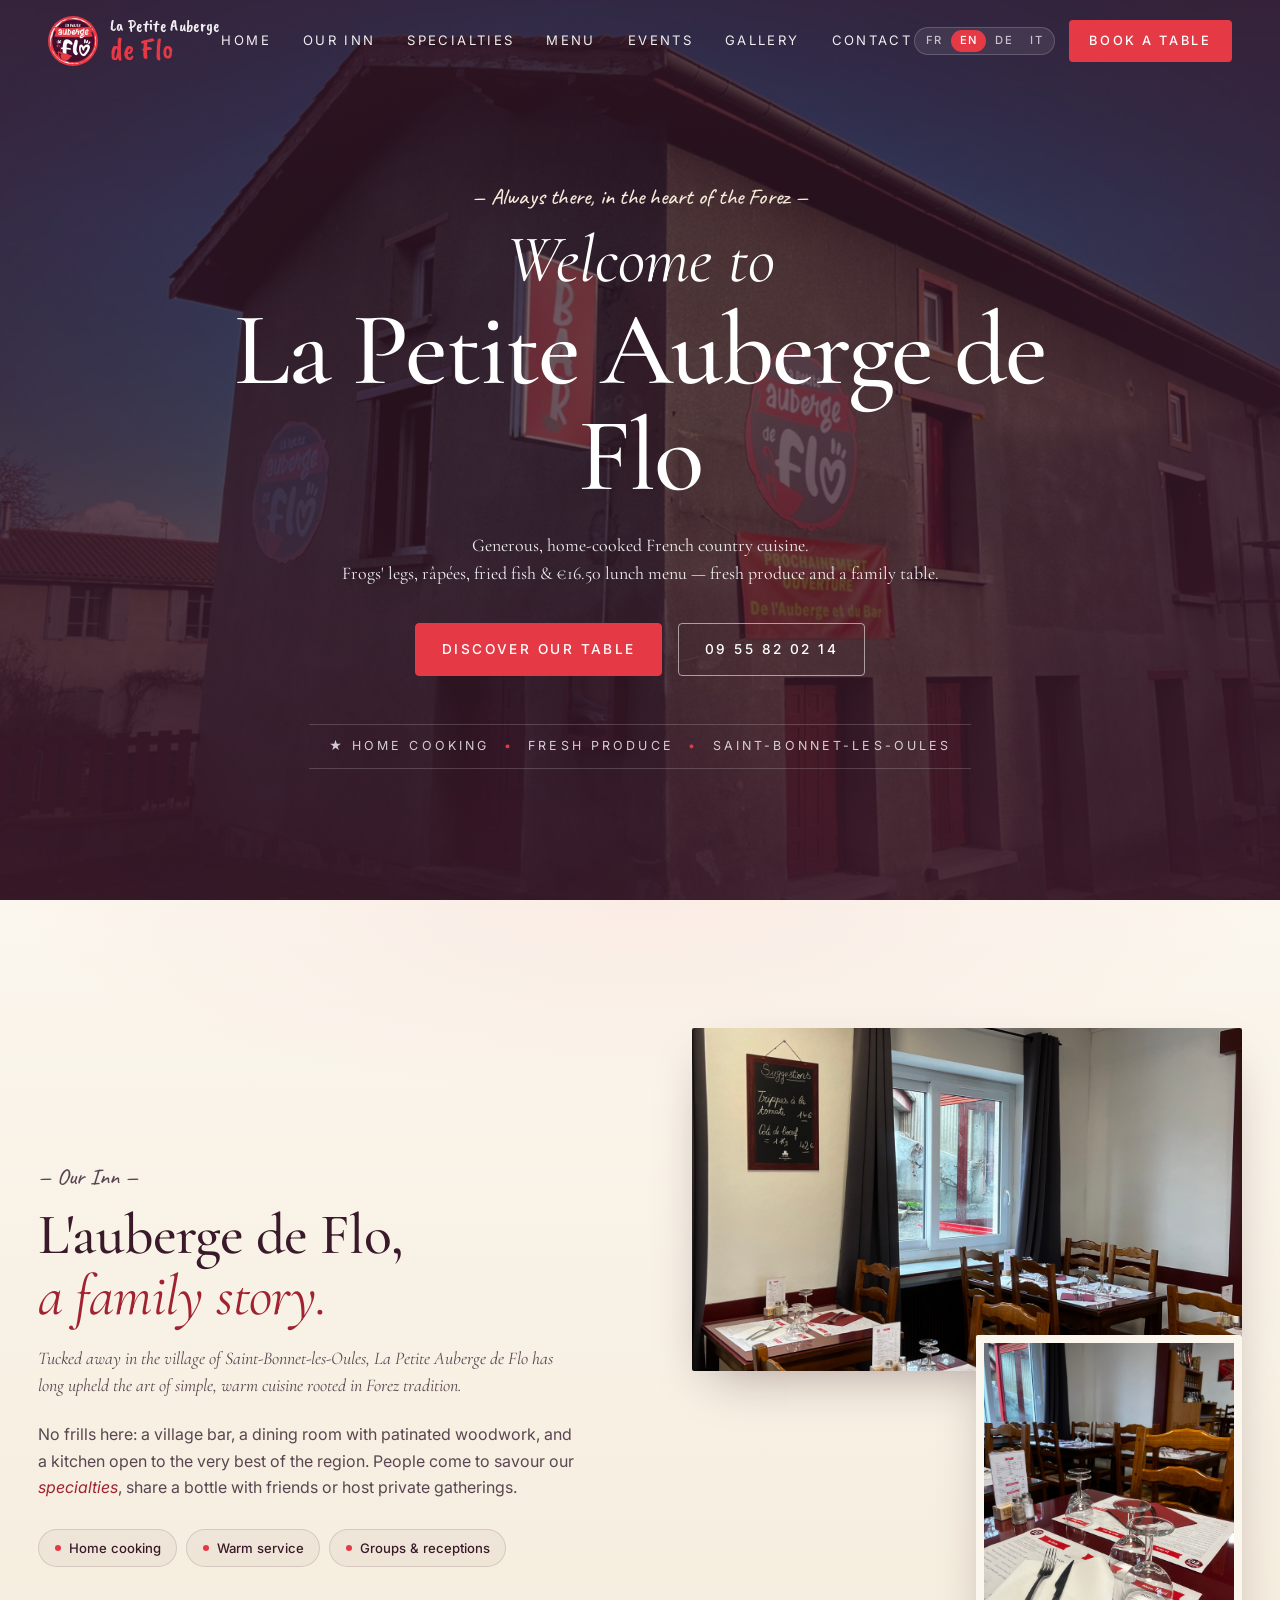
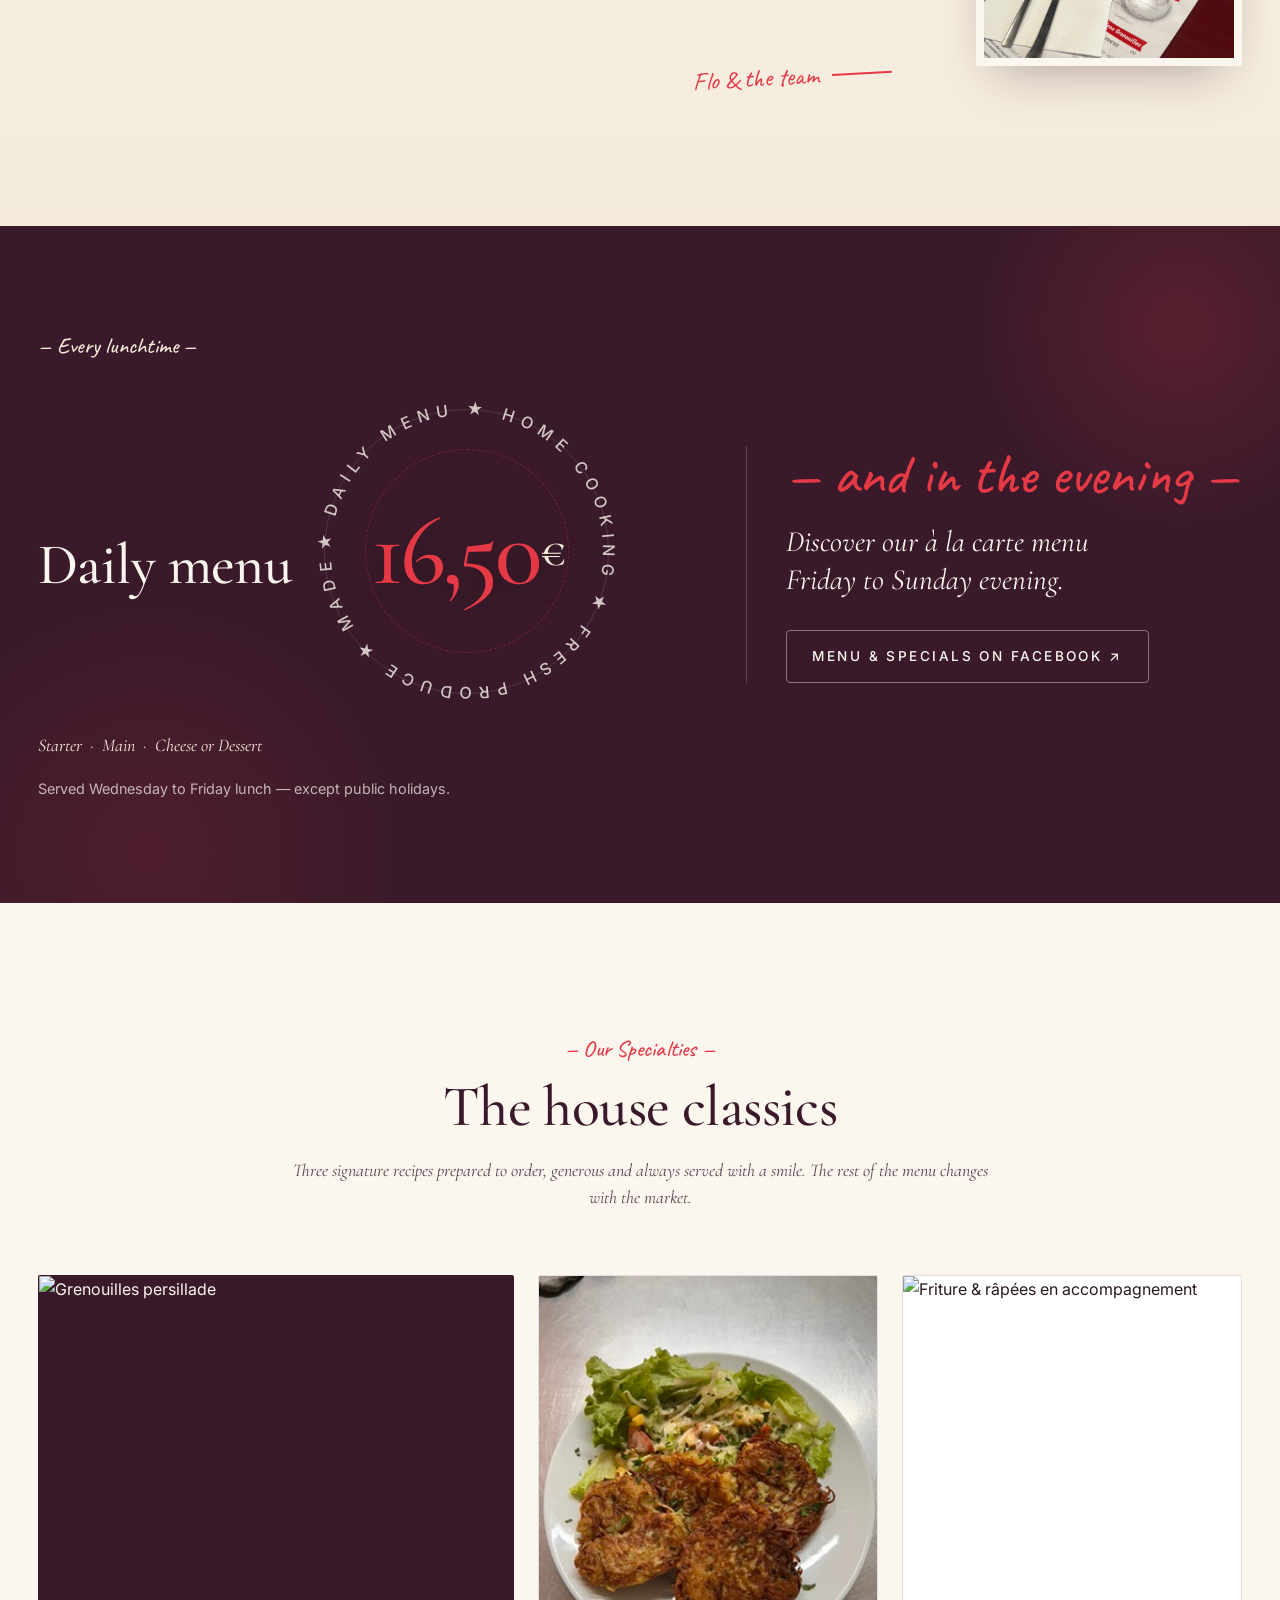
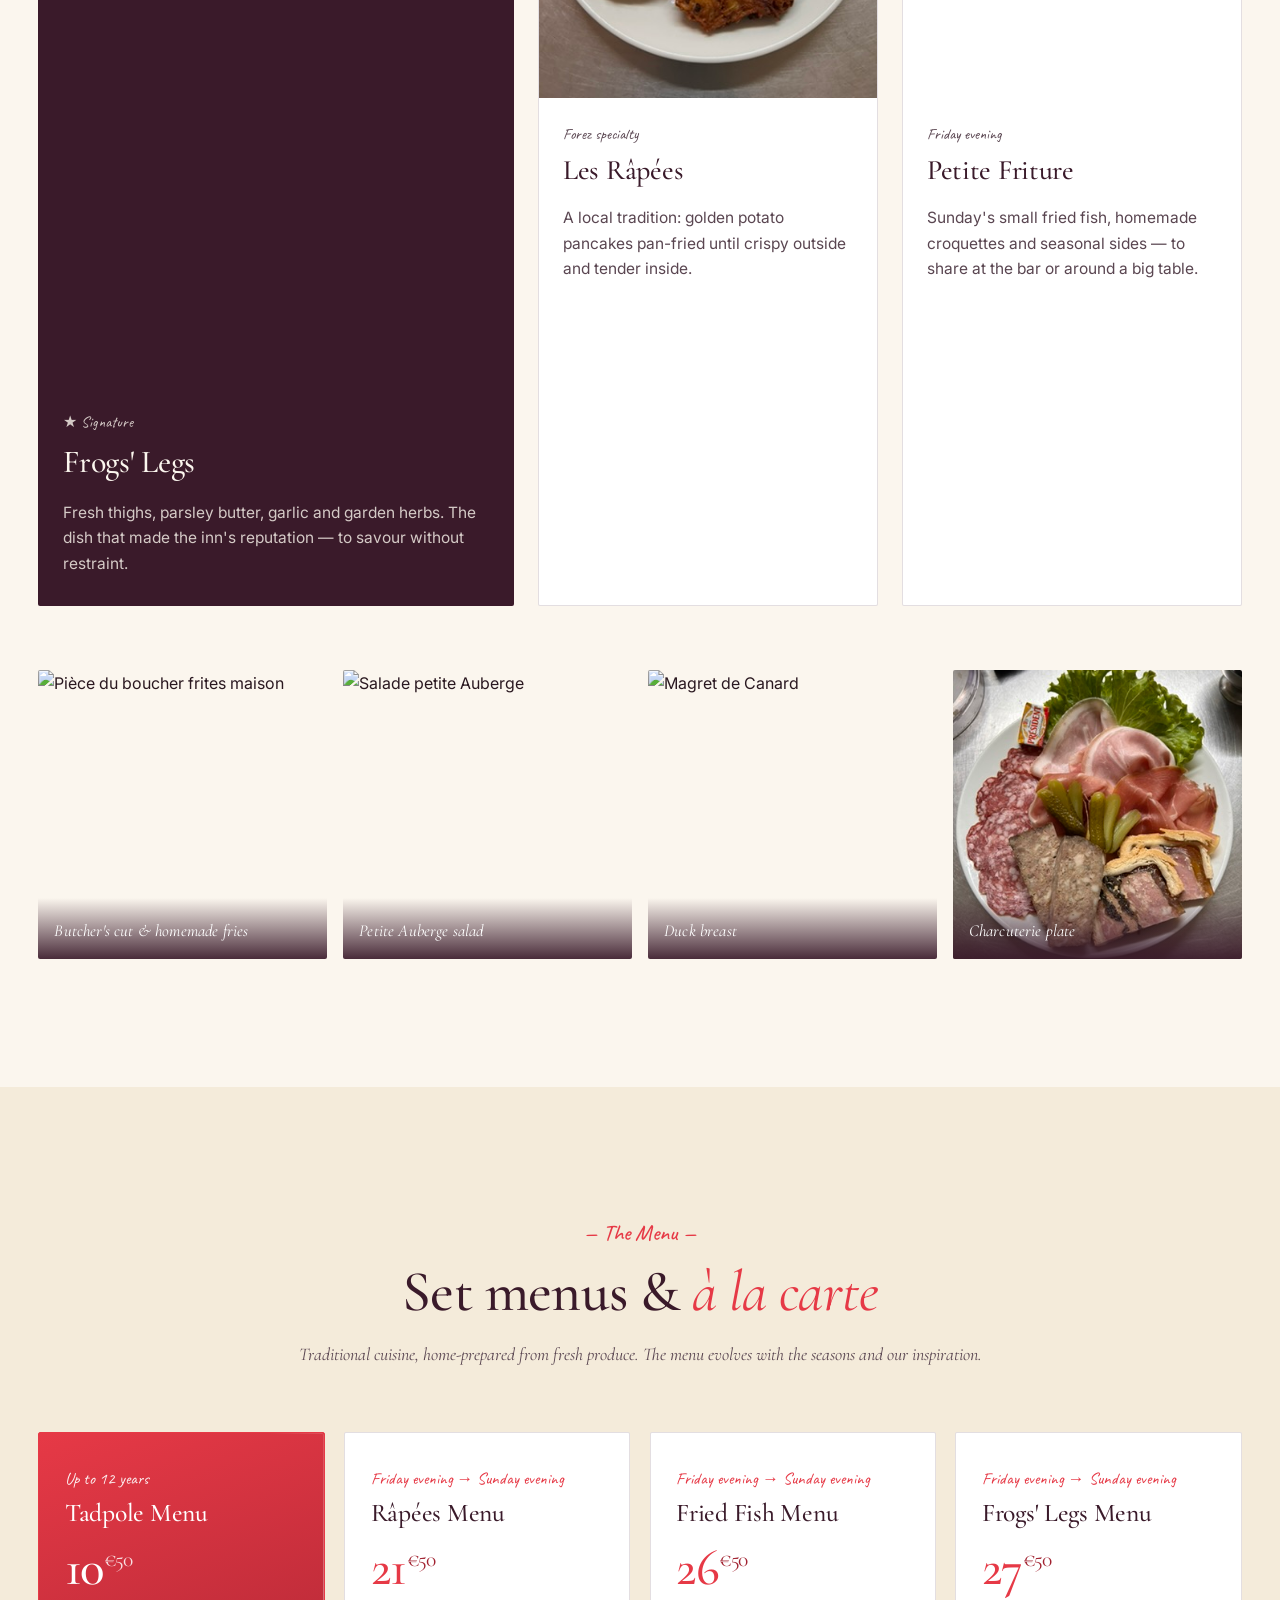
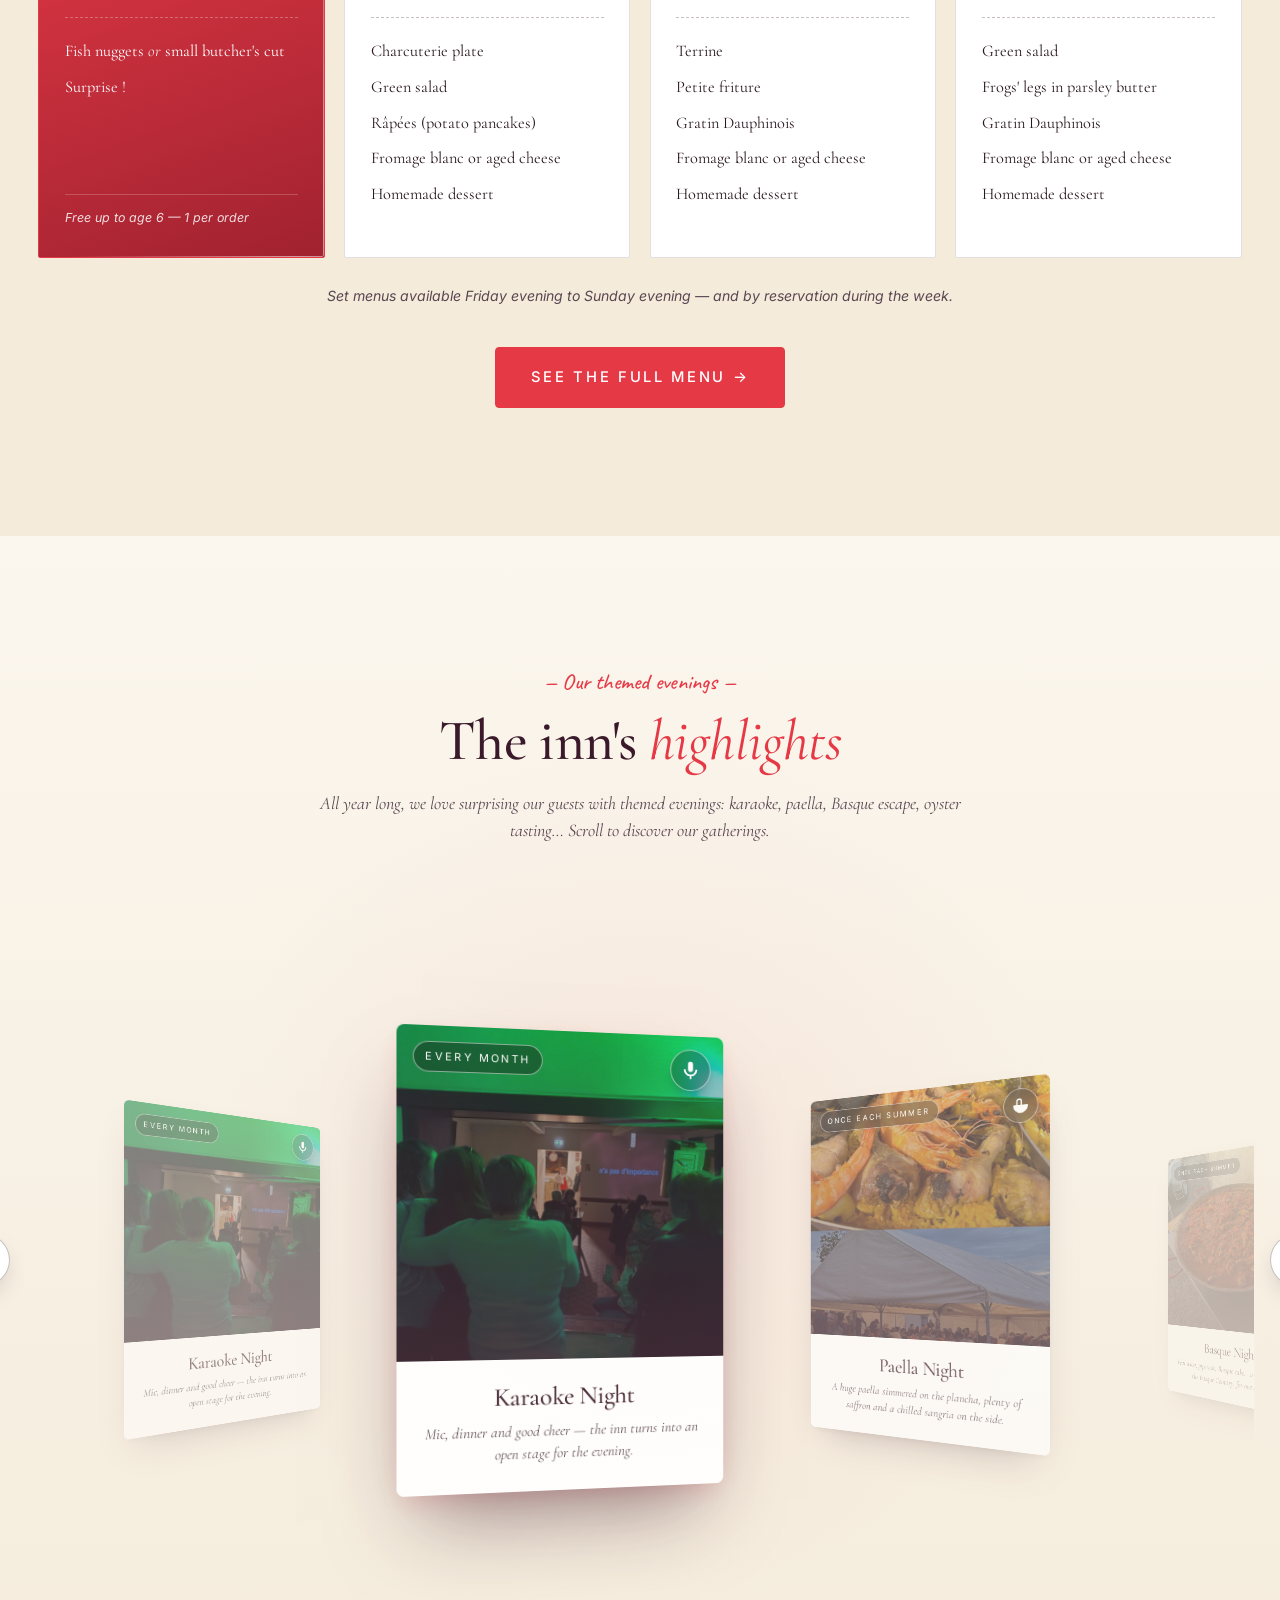
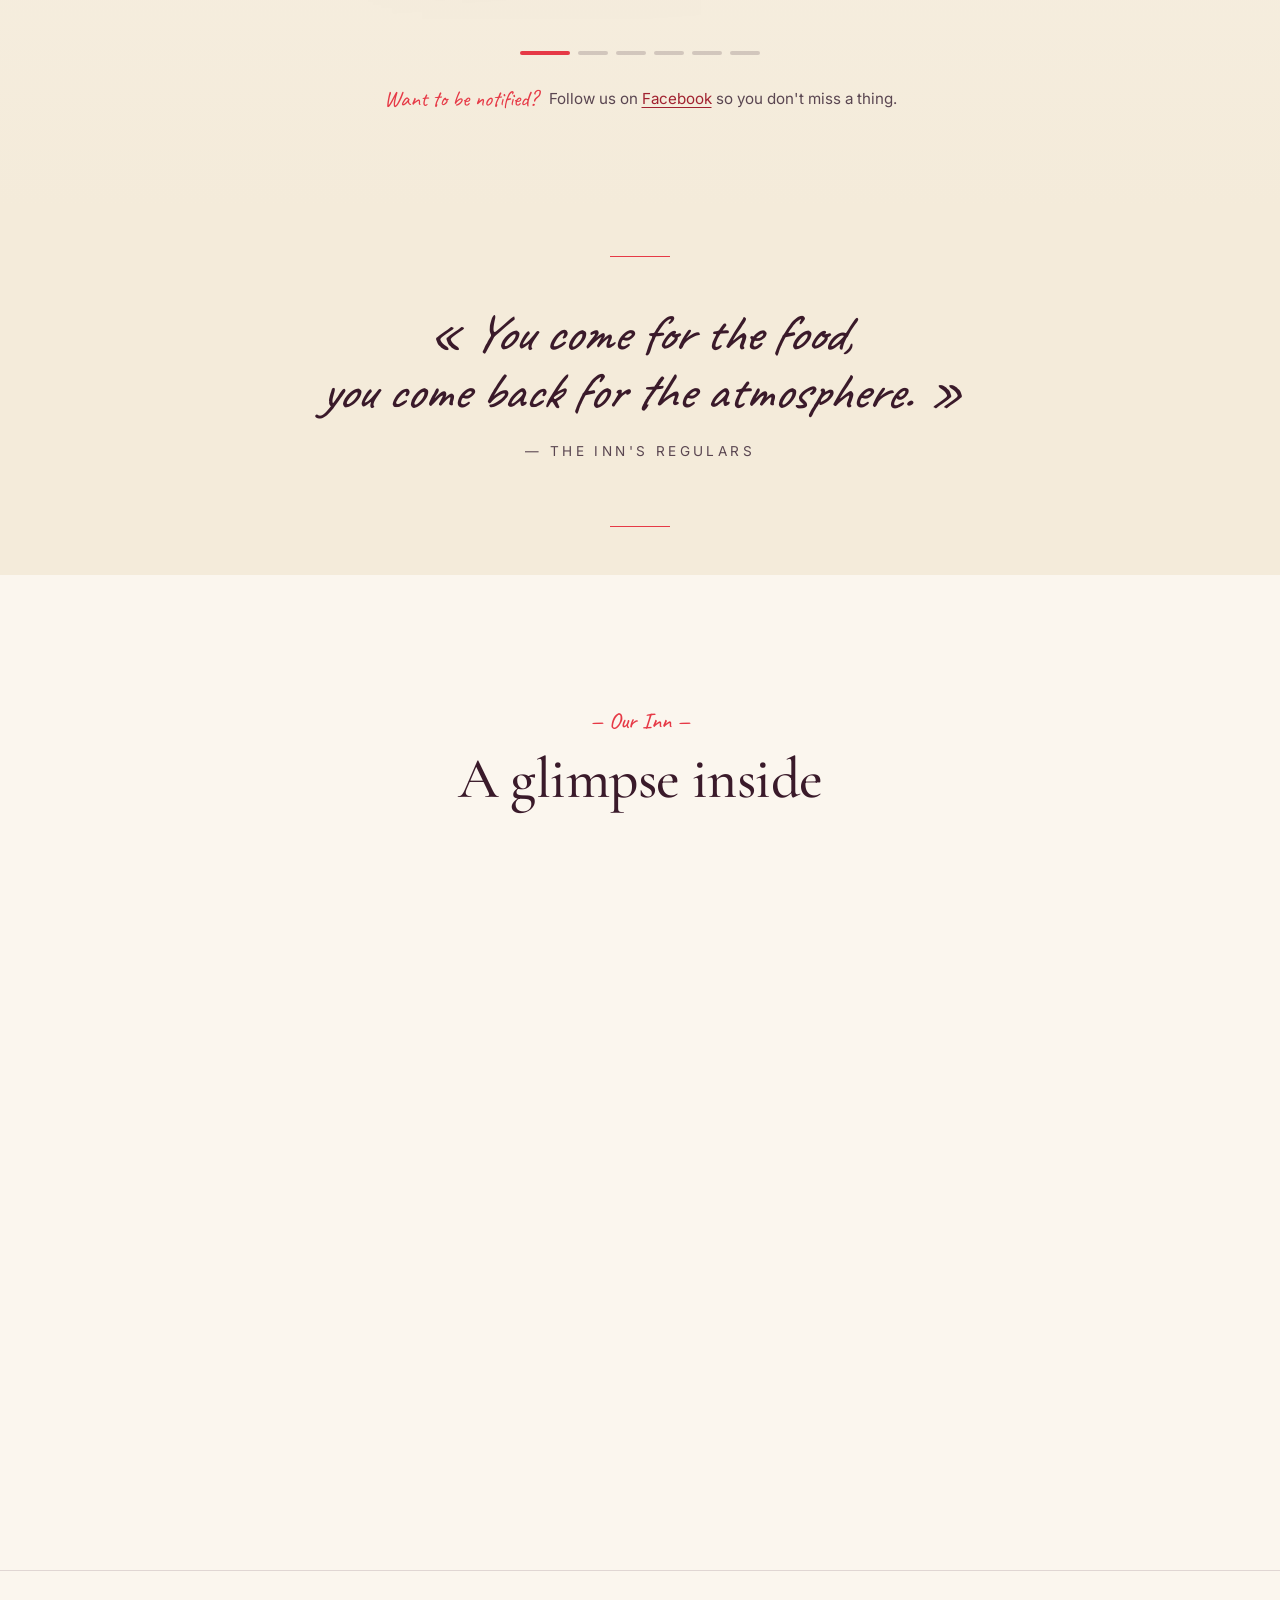
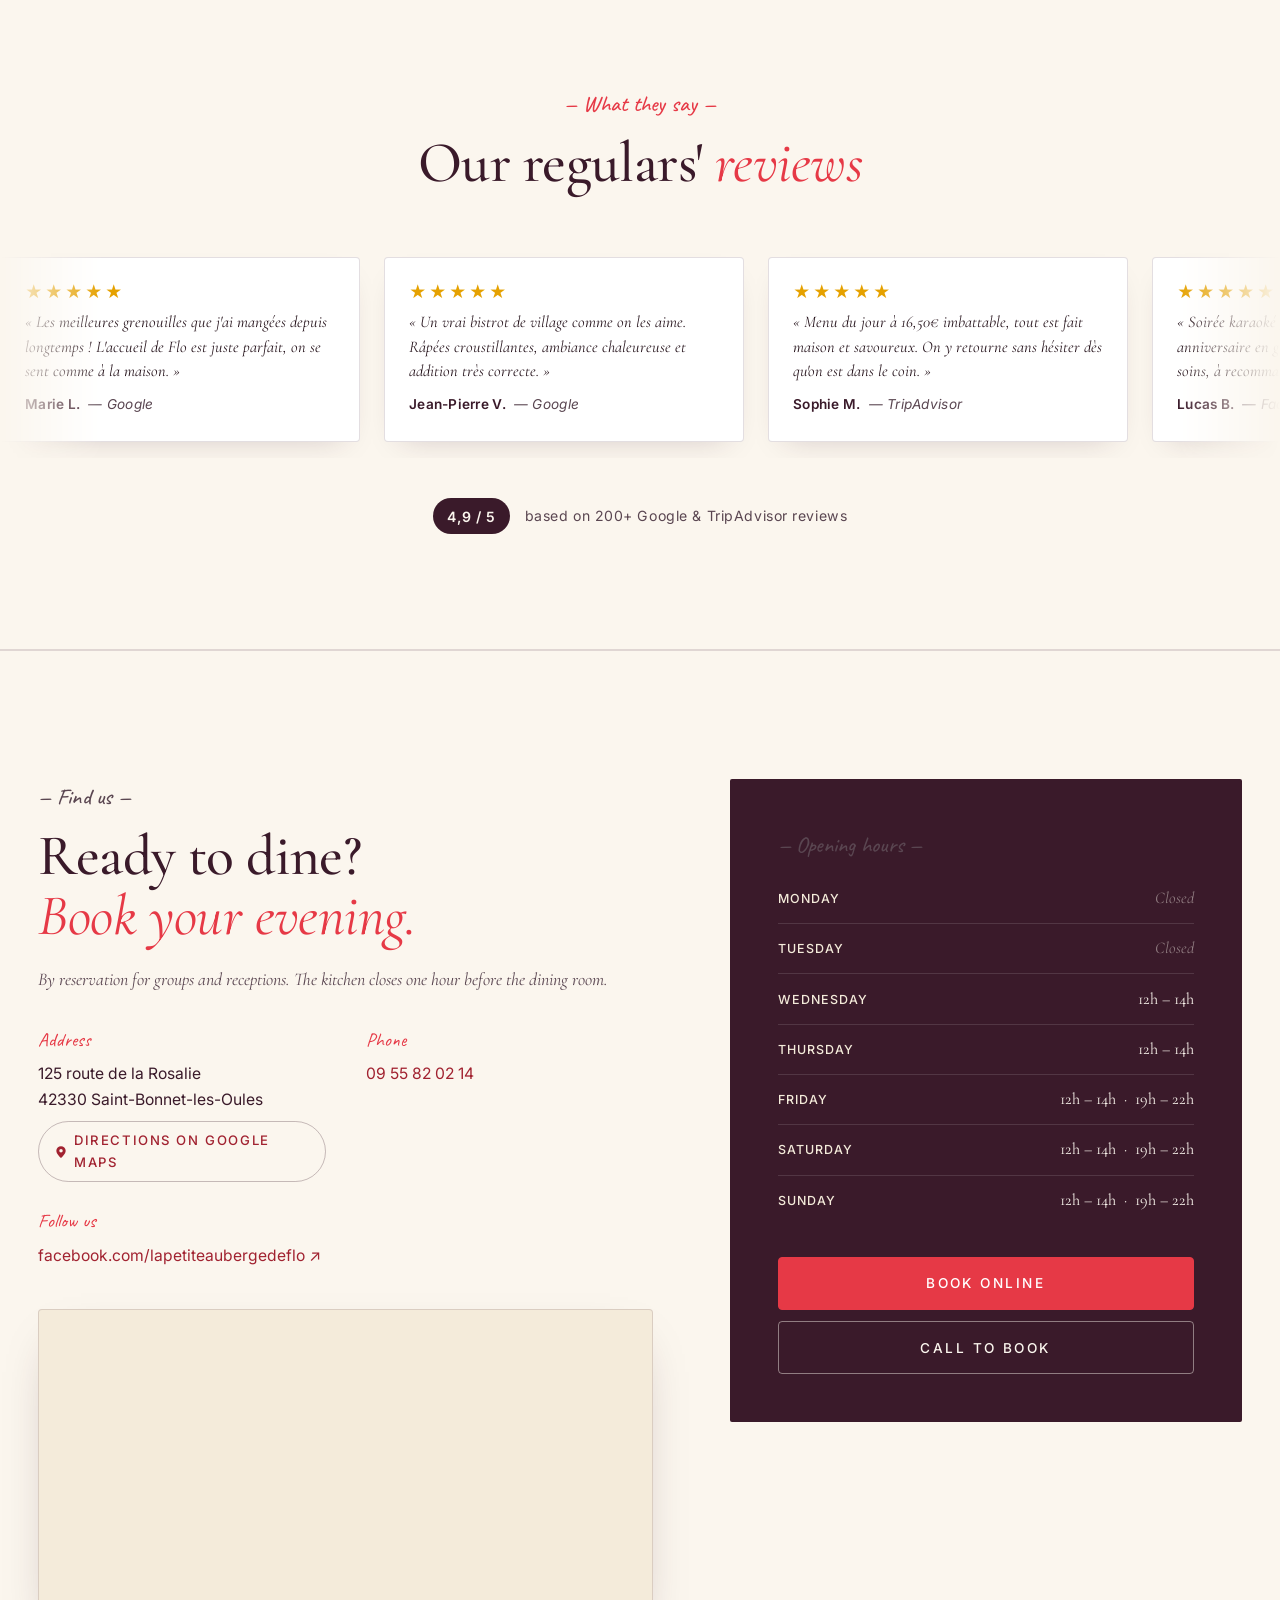
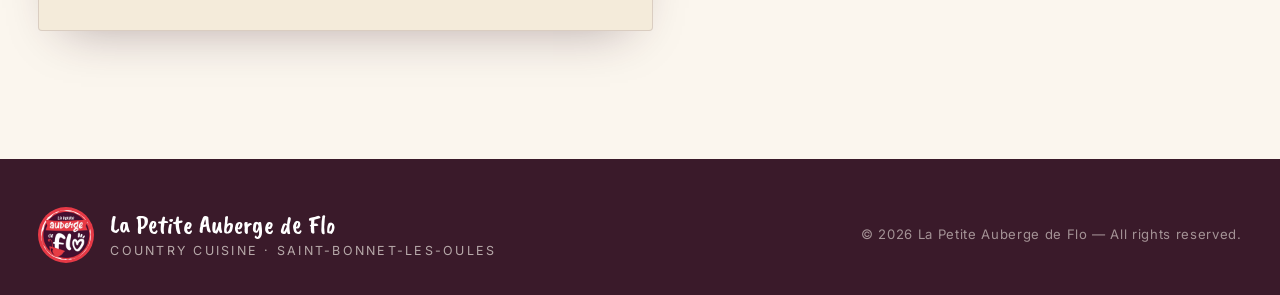
==== index.html @ 4f602b5f "Refonte cartes événements + Soirée Cochon - 6e événement "Soirée Cochon" ajouté (carte + i18n FR/EN/" ====
<!doctype html>
<html lang="fr">
<head>
<meta charset="utf-8" />
<meta name="viewport" content="width=device-width, initial-scale=1" />
<title>La Petite Auberge de Flo — Cuisine de terroir à Saint-Bonnet-les-Oules</title>
<meta name="description" content="La Petite Auberge de Flo — restaurant de cuisine traditionnelle française au cœur du Forez. Grenouilles, râpées, friture et menu du jour à 16,50€." />

<link rel="preconnect" href="https://fonts.googleapis.com" />
<link rel="preconnect" href="https://fonts.gstatic.com" crossorigin />
<link href="https://fonts.googleapis.com/css2?family=Caveat+Brush&family=Caveat:wght@500;700&family=Cormorant+Garamond:ital,wght@0,400;0,500;0,600;0,700;1,400;1,500&family=Inter:wght@300;400;500;600&display=swap" rel="stylesheet" />

<link rel="stylesheet" href="styles.css" />
<script src="i18n.js" defer></script>
</head>
<body>

<header class="nav" id="top">
  <a class="nav__brand" href="#top">
    <img src="assets/logo.jpg" alt="Logo La Petite Auberge de Flo" />
    <span class="nav__brand-text">
      <span class="nav__brand-line1">La Petite Auberge</span>
      <span class="nav__brand-line2">de Flo</span>
    </span>
  </a>
  <nav class="nav__links" aria-label="Navigation principale">
    <a href="#accueil" data-i18n="nav.home">Accueil</a>
    <a href="#maison" data-i18n="nav.maison">La Maison</a>
    <a href="#specialites" data-i18n="nav.specialites">Spécialités</a>
    <a href="carte.html" data-i18n="nav.carte">La Carte</a>
    <a href="#evenements" data-i18n="nav.soirees">Soirées</a>
    <a href="#galerie" data-i18n="nav.galerie">Galerie</a>
    <a href="#contact" data-i18n="nav.contact">Contact</a>
  </nav>
  <div class="lang-switch" role="group" aria-label="Choisir la langue">
    <button type="button" data-lang="fr" class="is-active">FR</button>
    <button type="button" data-lang="en">EN</button>
    <button type="button" data-lang="de">DE</button>
    <button type="button" data-lang="it">IT</button>
  </div>
  <a class="nav__cta" href="reservation.html" data-i18n="nav.reserve">Réserver</a>
</header>

<!-- HERO -->
<section class="hero" id="accueil">
  <div class="hero__media">
    <img src="assets/hero.jpg" alt="Façade de La Petite Auberge de Flo, Saint-Bonnet-les-Oules" />
    <div class="hero__overlay"></div>
  </div>

  <div class="hero__content">
    <p class="eyebrow eyebrow--light" data-i18n="hero.eyebrow">— Depuis toujours, en plein cœur du Forez —</p>
    <h1 class="hero__title">
      <span class="hero__title-line1" data-i18n="hero.title1">Bienvenue à la</span>
      <span class="hero__title-line2" data-i18n="hero.title2">Petite Auberge de Flo</span>
    </h1>
    <p class="hero__lead" data-i18n="hero.lead">
      Une cuisine de terroir, généreuse et faite maison.<br />
      Grenouilles, râpées, friture &amp; menu du jour à 16,50&nbsp;€ — autour de produits frais et d'une table familiale.
    </p>

    <div class="hero__cta-row">
      <a href="#specialites" class="btn btn--solid" data-i18n="hero.cta">Découvrir la table</a>
      <a href="tel:0955820214" class="btn btn--ghost">09 55 82 02 14</a>
    </div>

    <div class="hero__strip">
      <span data-i18n="hero.strip1">★ Cuisine maison</span>
      <span class="dot">•</span>
      <span data-i18n="hero.strip2">Produits frais</span>
      <span class="dot">•</span>
      <span data-i18n="hero.strip3">Saint-Bonnet-les-Oules</span>
    </div>
  </div>
</section>

<!-- LA MAISON -->
<section class="maison" id="maison">
  <div class="maison__grid">
    <div class="maison__copy">
      <p class="eyebrow" data-i18n="maison.eyebrow">— Notre Maison —</p>
      <h2 class="h-section" data-i18n="maison.title">L'auberge de Flo,<br /><em>une histoire de famille.</em></h2>
      <p class="lede" data-i18n="maison.lede">
        Nichée au creux du village de Saint-Bonnet-les-Oules, La Petite Auberge de Flo
        cultive depuis ses débuts l'art d'une table simple, chaleureuse et profondément
        ancrée dans la tradition foréziene.
      </p>
      <p data-i18n="maison.body">
        Ici, pas d'artifice : un bar de village, une salle aux boiseries patinées, et une
        cuisine ouverte sur ce qui se fait de meilleur dans la région. On y vient pour
        savourer les <em>spécialités</em> de la maison, partager une bouteille entre amis
        ou organiser réceptions et repas de groupe.
      </p>
      <div class="badges">
        <div class="badge"><span class="badge__dot"></span><span data-i18n="maison.badge1">Cuisine maison</span></div>
        <div class="badge"><span class="badge__dot"></span><span data-i18n="maison.badge2">Service chaleureux</span></div>
        <div class="badge"><span class="badge__dot"></span><span data-i18n="maison.badge3">Groupes &amp; réceptions</span></div>
      </div>
    </div>

    <div class="maison__media">
      <div class="maison__frame maison__frame--big">
        <img src="assets/salle1.jpg" alt="Salle de l'auberge, tables dressées" />
      </div>
      <div class="maison__frame maison__frame--small">
        <img src="assets/salle2.jpg" alt="Table dressée avec menu du jour" />
      </div>
      <div class="maison__signature">
        <span class="caveat" data-i18n="maison.signature">Flo &amp; son équipe</span>
        <span class="signature__line"></span>
      </div>
    </div>
  </div>
</section>

<!-- MENU DU JOUR -->
<section class="menu-du-jour">
  <div class="menu-du-jour__inner">
    <div class="menu-du-jour__left">
      <p class="eyebrow eyebrow--light" data-i18n="menudujour.eyebrow">— Tous les midis —</p>
      <h2 class="h-section h-section--light circular-reveal" data-i18n="menudujour.title">Menu du jour</h2>

      <div class="price-seal" aria-hidden="false">
        <svg class="price-seal__rotor" viewBox="0 0 220 220" aria-hidden="true">
          <defs>
            <path id="price-seal-path" d="M 110 110 m -88 0 a 88 88 0 1 1 176 0 a 88 88 0 1 1 -176 0" />
          </defs>
          <text class="price-seal__text">
            <textPath href="#price-seal-path" startOffset="0" data-i18n="menudujour.seal">★ MENU DU JOUR ★ CUISINE MAISON ★ PRODUITS FRAIS ★ FAIT AVEC AMOUR </textPath>
          </text>
        </svg>
        <span class="price-seal__ring price-seal__ring--inner" aria-hidden="true"></span>
        <span class="price-seal__ring price-seal__ring--outer" aria-hidden="true"></span>
        <p class="menu-du-jour__price"><span>16,50</span><sup>€</sup></p>
      </div>

      <p class="menu-du-jour__sub" data-i18n="menudujour.sub">Entrée &nbsp;·&nbsp; Plat &nbsp;·&nbsp; Fromage ou Dessert</p>
      <p class="menu-du-jour__note" data-i18n="menudujour.note">Servi du mercredi au vendredi midi — hors jours fériés.</p>
    </div>
    <div class="menu-du-jour__right">
      <p class="caveat caveat--big" data-i18n="menudujour.right.title">— et le soir —</p>
      <p data-i18n="menudujour.right.text">Notre carte est à découvrir<br />du vendredi soir au dimanche soir.</p>
      <a class="btn btn--ghost btn--ghost-light" href="https://www.facebook.com/profile.php?id=61554656295643" target="_blank" rel="noopener" data-i18n="menudujour.right.cta">
        Carte &amp; menus sur Facebook ↗
      </a>
    </div>
  </div>
</section>

<!-- SPÉCIALITÉS -->
<section class="specialites" id="specialites">
  <div class="specialites__head">
    <p class="eyebrow" data-i18n="spe.eyebrow">— Nos Spécialités —</p>
    <h2 class="h-section" data-i18n="spe.title">Les classiques de la maison</h2>
    <p class="lede" data-i18n="spe.lede">
      Trois recettes signature préparées à la commande, généreuses et toujours servies
      avec le sourire. Le reste de la carte change au gré du marché.
    </p>
  </div>

  <div class="specialites__grid">
    <article class="dish dish--feature">
      <div class="dish__img">
        <img src="assets/grenouilles_plat.jpg" alt="Grenouilles persillade" />
      </div>
      <div class="dish__body">
        <p class="dish__tag" data-i18n="spe.grenouilles.tag">★ Signature</p>
        <h3 data-i18n="spe.grenouilles.name">Les Grenouilles</h3>
        <p data-i18n="spe.grenouilles.desc">Cuisses fraîches, beurre persillé, ail et fines herbes du jardin. Le plat
        qui a fait la réputation de la maison — à savourer sans modération.</p>
      </div>
    </article>

    <article class="dish">
      <div class="dish__img">
        <img src="assets/menu_rapees.jpeg" alt="Râpées du Forez à la poêle" />
      </div>
      <div class="dish__body">
        <p class="dish__tag" data-i18n="spe.rapees.tag">Spécialité du Forez</p>
        <h3 data-i18n="spe.rapees.name">Les Râpées</h3>
        <p data-i18n="spe.rapees.desc">Une tradition locale : galettes de pommes de terre râpées, dorées à la poêle,
        croustillantes à l'extérieur et fondantes au cœur.</p>
      </div>
    </article>

    <article class="dish">
      <div class="dish__img">
        <img src="assets/menu_rapees.jpg" alt="Friture &amp; râpées en accompagnement" />
      </div>
      <div class="dish__body">
        <p class="dish__tag" data-i18n="spe.friture.tag">Vendredi soir</p>
        <h3 data-i18n="spe.friture.name">La Friture</h3>
        <p data-i18n="spe.friture.desc">Petite friture du dimanche, croquettes maison et accompagnements de saison —
        à partager au comptoir ou en grande tablée.</p>
      </div>
    </article>
  </div>

  <!-- Plats secondaires -->
  <div class="dish-strip">
    <figure class="dish-strip__item">
      <img src="assets/steak_frites.jpg" alt="Pièce du boucher frites maison" />
      <figcaption data-i18n="spe.strip1">Pièce du boucher &amp; frites maison</figcaption>
    </figure>
    <figure class="dish-strip__item">
      <img src="assets/salade.jpg" alt="Salade petite Auberge" />
      <figcaption data-i18n="spe.strip2">Salade petite Auberge</figcaption>
    </figure>
    <figure class="dish-strip__item">
      <img src="assets/magret.jpg" alt="Magret de Canard" />
      <figcaption data-i18n="spe.strip3">Magret de canard</figcaption>
    </figure>
    <figure class="dish-strip__item">
      <img src="assets/assiette_charcuterie.jpeg" alt="Assiette de charcuterie" />
      <figcaption data-i18n="spe.strip4">Assiette de Charcuterie</figcaption>
    </figure>
  </div>
</section>

<!-- LA CARTE — formules + CTA vers la page dédiée -->
<section class="carte" id="carte">
  <div class="carte__head">
    <p class="eyebrow" data-i18n="carte.eyebrow">— La Carte —</p>
    <h2 class="h-section" data-i18n="carte.title">Nos menus &amp; <em>nos plats</em></h2>
    <p class="lede" data-i18n="carte.lede">
      Une cuisine de tradition, préparée maison à partir de produits frais. La carte
      évolue au fil des saisons et de l'inspiration.
    </p>
  </div>

  <!-- Menus formules -->
  <div class="formules">
    <article class="formule formule--feature">
      <p class="formule__tag" data-i18n="carte.tetard.tag">Jusqu'à 12 ans</p>
      <h3 data-i18n="carte.tetard.name">Menu Têtard</h3>
      <p class="formule__price">10<sup>€50</sup></p>
      <ul>
        <li data-i18n="carte.tetard.item1">Nuggets de poisson <em>ou</em> petite pièce du boucher</li>
        <li data-i18n="carte.tetard.item2">Surprise&nbsp;!</li>
      </ul>
      <p class="formule__note" data-i18n="carte.tetard.note">Offert jusqu'à 6 ans — 1 par commande</p>
    </article>

    <article class="formule">
      <p class="formule__tag" data-i18n="carte.formules.tag">Vendredi soir → dimanche soir</p>
      <h3 data-i18n="carte.rapees.name">Menu Râpées</h3>
      <p class="formule__price">21<sup>€50</sup></p>
      <ul>
        <li data-i18n="carte.rapees.item1">Assiette de charcuterie</li>
        <li data-i18n="carte.rapees.item2">Salade verte</li>
        <li data-i18n="carte.rapees.item3">Râpées</li>
        <li data-i18n="carte.rapees.item4">Fromage blanc ou sec</li>
        <li data-i18n="carte.rapees.item5">Dessert maison</li>
      </ul>
    </article>

    <article class="formule">
      <p class="formule__tag" data-i18n="carte.formules.tag">Vendredi soir → dimanche soir</p>
      <h3 data-i18n="carte.friture.name">Menu Petite Friture</h3>
      <p class="formule__price">26<sup>€50</sup></p>
      <ul>
        <li data-i18n="carte.friture.item1">Terrine</li>
        <li data-i18n="carte.friture.item2">Petite friture</li>
        <li data-i18n="carte.friture.item3">Gratin Dauphinois</li>
        <li data-i18n="carte.friture.item4">Fromage blanc ou sec</li>
        <li data-i18n="carte.friture.item5">Dessert maison</li>
      </ul>
    </article>

    <article class="formule">
      <p class="formule__tag" data-i18n="carte.formules.tag">Vendredi soir → dimanche soir</p>
      <h3 data-i18n="carte.grenouilles.name">Menu Grenouilles</h3>
      <p class="formule__price">27<sup>€50</sup></p>
      <ul>
        <li data-i18n="carte.grenouilles.item1">Salade verte</li>
        <li data-i18n="carte.grenouilles.item2">Grenouilles persillées</li>
        <li data-i18n="carte.grenouilles.item3">Gratin Dauphinois</li>
        <li data-i18n="carte.grenouilles.item4">Fromage blanc ou sec</li>
        <li data-i18n="carte.grenouilles.item5">Dessert maison</li>
      </ul>
    </article>
  </div>

  <p class="formules__note" data-i18n="carte.note.formules">
    Menus disponibles du vendredi soir au dimanche soir — et sur réservation en semaine.
  </p>

  <div class="carte__cta-row">
    <a href="carte.html" class="btn btn--solid btn--big" data-i18n="carte.cta">Voir la carte complète →</a>
  </div>

</section>

<!-- ÉVÉNEMENTS — Circular Gallery -->
<section class="events" id="evenements">
  <div class="events__head">
    <p class="eyebrow" data-i18n="events.eyebrow">— Nos soirées —</p>
    <h2 class="h-section" data-i18n="events.title">Les moments forts <em>de l'auberge</em></h2>
    <p class="lede" data-i18n="events.lede">
      Tout au long de l'année, on aime surprendre nos clients avec des soirées à thème :
      karaoké, paella, escapade basque, dégustation d'huîtres…
      Faites défiler pour découvrir nos rendez-vous.
    </p>
  </div>

  <div class="events__stage">
    <button class="events__btn events__btn--prev" data-events-prev aria-label="Soirée précédente">
      <svg viewBox="0 0 24 24" width="22" height="22" fill="none" stroke="currentColor" stroke-width="1.8" stroke-linecap="round" stroke-linejoin="round"><polyline points="15 18 9 12 15 6"></polyline></svg>
    </button>

    <div class="events__viewport" data-events>
      <div class="events__track" data-events-track>

        <article class="event-card" data-event="karaoke">
          <div class="event-card__art">
            <span class="event-card__icon" aria-hidden="true">
              <svg viewBox="0 0 24 24" width="48" height="48" fill="currentColor"><path d="M12 14a3 3 0 0 0 3-3V5a3 3 0 0 0-6 0v6a3 3 0 0 0 3 3zm6-3a6 6 0 1 1-12 0H4a8 8 0 0 0 7 7.93V22h2v-3.07A8 8 0 0 0 20 11h-2z"/></svg>
            </span>
            <span class="event-card__tag" data-i18n="events.karaoke.tag">Tous les mois</span>
          </div>
          <div class="event-card__body">
            <h3 data-i18n="events.karaoke.name">Soirée Karaoké</h3>
            <p data-i18n="events.karaoke.desc">Micro, dîner et bonne humeur — l'auberge se transforme en scène ouverte le temps d'une soirée.</p>
          </div>
        </article>

        <article class="event-card" data-event="paella">
          <div class="event-card__art event-card__art--paella">
            <span class="event-card__icon" aria-hidden="true">
              <svg viewBox="0 0 24 24" width="48" height="48" fill="currentColor"><path d="M21 11h-7V6a4 4 0 0 0-8 0v5H3a1 1 0 0 0-1 1 10 10 0 0 0 20 0 1 1 0 0 0-1-1zM8 6a2 2 0 0 1 4 0v5H8z"/></svg>
            </span>
            <span class="event-card__tag" data-i18n="events.paella.tag">Une fois en été</span>
          </div>
          <div class="event-card__body">
            <h3 data-i18n="events.paella.name">Soirée Paella</h3>
            <p data-i18n="events.paella.desc">Une paella géante mijotée à la plancha, du safran à profusion et une sangria fraîche en accompagnement.</p>
          </div>
        </article>

        <article class="event-card" data-event="basque">
          <div class="event-card__art event-card__art--basque">
            <span class="event-card__icon" aria-hidden="true" title="Croix basque (lauburu)">
              <!-- Lauburu : 4-armed Basque cross -->
              <svg viewBox="0 0 64 64" width="32" height="32" fill="currentColor">
                <path d="M32 32 L32 6 Q26 6 26 12 L26 26 L12 26 Q6 26 6 32 Z"/>
                <path d="M32 32 L58 32 Q58 26 52 26 L38 26 L38 12 Q38 6 32 6 Z"/>
                <path d="M32 32 L32 58 Q38 58 38 52 L38 38 L52 38 Q58 38 58 32 Z"/>
                <path d="M32 32 L6 32 Q6 38 12 38 L26 38 L26 52 Q26 58 32 58 Z"/>
              </svg>
            </span>
            <span class="event-card__tag" data-i18n="events.basque.tag">Une fois en été</span>
          </div>
          <div class="event-card__body">
            <h3 data-i18n="events.basque.name">Soirée Basque</h3>
            <p data-i18n="events.basque.desc">Axoa de veau, piperade, gâteau basque… une virée gourmande au cœur du Pays Basque, l'espace d'une soirée.</p>
          </div>
        </article>

        <article class="event-card" data-event="huitres">
          <div class="event-card__art event-card__art--huitres">
            <span class="event-card__icon" aria-hidden="true" title="Vague">
              <!-- Wave : two stacked sine curves -->
              <svg viewBox="0 0 24 24" width="32" height="32" fill="none" stroke="currentColor" stroke-width="1.8" stroke-linecap="round" stroke-linejoin="round">
                <path d="M2 9 C4 6, 6 6, 8 9 S12 12, 14 9 S18 6, 20 9 S22 9, 22 9"/>
                <path d="M2 15 C4 12, 6 12, 8 15 S12 18, 14 15 S18 12, 20 15 S22 15, 22 15"/>
              </svg>
            </span>
            <span class="event-card__tag" data-i18n="events.huitres.tag">Pendant les fêtes</span>
          </div>
          <div class="event-card__body">
            <h3 data-i18n="events.huitres.name">Huitre</h3>
            <p data-i18n="events.huitres.desc">Dégustation d'huîtres fraîches arrivées du matin, accompagnées d'un verre de vin blanc sec — l'instant iodé de l'hiver.</p>
          </div>
        </article>

        <article class="event-card" data-event="foie-gras">
          <div class="event-card__art event-card__art--foie-gras">
            <span class="event-card__icon" aria-hidden="true">
              <svg viewBox="0 0 24 24" width="32" height="32" fill="currentColor"><path d="M12 2.5c-2.6 0-4.7 1.4-5.8 3.4C4.8 6 3.7 6.6 3 7.7 2 9.4 2.1 11.6 3.2 13.2c.4.6 1 1 1.6 1.3-.2 1.7.4 3.5 1.8 4.7C7.9 20.5 9.9 21.5 12 21.5s4.1-1 5.4-2.3c1.4-1.2 2-3 1.8-4.7.6-.3 1.2-.7 1.6-1.3 1.1-1.6 1.2-3.8.2-5.5-.7-1.1-1.8-1.7-3.2-1.8C16.7 3.9 14.6 2.5 12 2.5zm-2.5 8.5a1.5 1.5 0 1 1 0 3 1.5 1.5 0 0 1 0-3zm5 0a1.5 1.5 0 1 1 0 3 1.5 1.5 0 0 1 0-3z"/></svg>
            </span>
            <span class="event-card__tag" data-i18n="events.foiegras.tag">Pendant les fêtes</span>
          </div>
          <div class="event-card__body">
            <h3 data-i18n="events.foiegras.name">Foie gras</h3>
            <p data-i18n="events.foiegras.desc">Foie gras mi-cuit, chutney de figues et pain d'épices toasté — la soirée gourmande de l'année, à partager au coin du feu.</p>
          </div>
        </article>

        <article class="event-card" data-event="cochon">
          <div class="event-card__art event-card__art--cochon">
            <span class="event-card__icon" aria-hidden="true" title="Flamme">
              <!-- Flame : cochon à la broche -->
              <svg viewBox="0 0 24 24" width="32" height="32" fill="currentColor">
                <path d="M12 2c0 3-3 4.5-3 7.5 0 1.2.6 2 1.4 2.5-.4-1.5.6-2.6 1.6-2.6.8 0 1.5.6 1.5 1.5 0 1.2-1 1.6-1 2.6 0 .9.7 1.5 1.5 1.5 1.1 0 2.5-.8 2.5-3 0-2.5-2-4-2-7 0-1.5.8-2.5 1-3-1 .4-2 1-3 2-1 1-1.5 2-1.5 3.5C10 6 12 4.5 12 2z"/>
                <path d="M8 13c-1.5 0-3 1.2-3 3.5C5 19 7 21 12 21s7-2 7-4.5c0-2-1-3-2-3.5-.4 1.2-1.5 2-3 2-2 0-3-1.5-3-3 0-.4.1-.7.2-1-1.5.2-2.7 1-3.2 2z"/>
              </svg>
            </span>
            <span class="event-card__tag" data-i18n="events.cochon.tag">Une fois en été</span>
          </div>
          <div class="event-card__body">
            <h3 data-i18n="events.cochon.name">Soirée Cochon</h3>
            <p data-i18n="events.cochon.desc">Cochon rôti à la broche, pommes sarladaises et confitures maison — un festin convivial à partager en grande tablée.</p>
          </div>
        </article>

      </div>
    </div>

    <button class="events__btn events__btn--next" data-events-next aria-label="Soirée suivante">
      <svg viewBox="0 0 24 24" width="22" height="22" fill="none" stroke="currentColor" stroke-width="1.8" stroke-linecap="round" stroke-linejoin="round"><polyline points="9 18 15 12 9 6"></polyline></svg>
    </button>
  </div>

  <div class="events__dots" data-events-dots>
    <button class="events__dot is-active" data-event-go="0" aria-label="Aller à Karaoké"></button>
    <button class="events__dot" data-event-go="1" aria-label="Aller à Paella"></button>
    <button class="events__dot" data-event-go="2" aria-label="Aller à Basque"></button>
    <button class="events__dot" data-event-go="3" aria-label="Aller à Huitre"></button>
    <button class="events__dot" data-event-go="4" aria-label="Aller à Foie gras"></button>
    <button class="events__dot" data-event-go="5" aria-label="Aller à Soirée Cochon"></button>
  </div>

  <p class="events__note">
    <span class="caveat" data-i18n="events.note.script">Envie d'être prévenu(e) ?</span>
    <span data-i18n="events.note.text">Suivez-nous sur</span>
    <a href="https://www.facebook.com/profile.php?id=61554656295643" target="_blank" rel="noopener">Facebook</a>
    <span data-i18n="events.note.linkSuffix">pour ne rien manquer.</span>
  </p>
</section>

<!-- BANDEAU CITATION -->
<section class="pull">
  <p class="caveat caveat--big" data-i18n="pull.text">« On vient pour la cuisine,<br /> on revient pour l'ambiance. »</p>
  <p class="pull__sign" data-i18n="pull.sign">— Les habitués de l'auberge</p>
</section>

<!-- GALERIE -->
<section class="galerie" id="galerie">
  <div class="galerie__head">
    <p class="eyebrow" data-i18n="galerie.eyebrow">— Notre Auberge —</p>
    <h2 class="h-section" data-i18n="galerie.title">Un coup d'œil dans la salle</h2>
  </div>
  <div class="galerie__mosaic">
    <img src="assets/salle3.jpg" alt="Suggestion du jour à l'ardoise" class="g g1" />
    <img src="assets/menu_rapees2.jpg" alt="Râpées et croquettes en service" class="g g2" />
    <img src="assets/grenouilles_pan.jpg" alt="Grenouilles persillade à la poêle" class="g g3" />
    <img src="assets/facade.jpg" alt="Façade de l'auberge" class="g g4" />
    <img src="assets/salle2.jpg" alt="Table dressée" class="g g5" />
  </div>
</section>

<!-- AVIS -->
<section class="reviews" aria-label="Avis clients">
  <div class="reviews__head">
    <p class="eyebrow" data-i18n="reviews.eyebrow">— Ils en parlent —</p>
    <h2 class="h-section" data-i18n="reviews.title">L'avis de nos <em>habitués</em></h2>
  </div>

  <div class="reviews__marquee">
    <div class="reviews__track">
      <article class="review">
        <p class="review__stars" aria-label="5 sur 5">★★★★★</p>
        <p class="review__text">«&nbsp;Les meilleures grenouilles que j'ai mangées depuis longtemps&nbsp;! L'accueil de Flo est juste parfait, on se sent comme à la maison.&nbsp;»</p>
        <p class="review__author">Marie L. <span>— Google</span></p>
      </article>
      <article class="review">
        <p class="review__stars" aria-label="5 sur 5">★★★★★</p>
        <p class="review__text">«&nbsp;Un vrai bistrot de village comme on les aime. Râpées croustillantes, ambiance chaleureuse et addition très correcte.&nbsp;»</p>
        <p class="review__author">Jean-Pierre V. <span>— Google</span></p>
      </article>
      <article class="review">
        <p class="review__stars" aria-label="5 sur 5">★★★★★</p>
        <p class="review__text">«&nbsp;Menu du jour à 16,50€ imbattable, tout est fait maison et savoureux. On y retourne sans hésiter dès qu'on est dans le coin.&nbsp;»</p>
        <p class="review__author">Sophie M. <span>— TripAdvisor</span></p>
      </article>
      <article class="review">
        <p class="review__stars" aria-label="5 sur 5">★★★★★</p>
        <p class="review__text">«&nbsp;Soirée karaoké géniale&nbsp;! On y a fait notre anniversaire en groupe, l'équipe a été aux petits soins, à recommander.&nbsp;»</p>
        <p class="review__author">Lucas B. <span>— Facebook</span></p>
      </article>
      <article class="review">
        <p class="review__stars" aria-label="5 sur 5">★★★★★</p>
        <p class="review__text">«&nbsp;La friture du dimanche est à se damner. Cuisine généreuse, produits frais, service avec le sourire. Un must à Saint-Bonnet&nbsp;!&nbsp;»</p>
        <p class="review__author">Caroline T. <span>— Google</span></p>
      </article>
      <article class="review">
        <p class="review__stars" aria-label="5 sur 5">★★★★★</p>
        <p class="review__text">«&nbsp;Souris d'agneau fondante, gratin dauphinois maison, crème brûlée parfaite. Une cuisine de tradition d'une qualité rare aujourd'hui.&nbsp;»</p>
        <p class="review__author">Thierry G. <span>— TripAdvisor</span></p>
      </article>
      <article class="review">
        <p class="review__stars" aria-label="5 sur 5">★★★★★</p>
        <p class="review__text">«&nbsp;On a privatisé pour un repas de famille, Flo nous a concocté un menu sur mesure. Tout le monde s'est régalé. Merci&nbsp;!&nbsp;»</p>
        <p class="review__author">Anne &amp; Christophe <span>— Google</span></p>
      </article>
      <article class="review">
        <p class="review__stars" aria-label="5 sur 5">★★★★★</p>
        <p class="review__text">«&nbsp;Ambiance bistrot authentique, patron passionné, cuisine de cœur. Le menu Râpées est un délice — typique du Forez.&nbsp;»</p>
        <p class="review__author">Nicolas D. <span>— Google</span></p>
      </article>

      <!-- Duplicate for seamless loop -->
      <article class="review" aria-hidden="true">
        <p class="review__stars">★★★★★</p>
        <p class="review__text">«&nbsp;Les meilleures grenouilles que j'ai mangées depuis longtemps&nbsp;! L'accueil de Flo est juste parfait, on se sent comme à la maison.&nbsp;»</p>
        <p class="review__author">Marie L. <span>— Google</span></p>
      </article>
      <article class="review" aria-hidden="true">
        <p class="review__stars">★★★★★</p>
        <p class="review__text">«&nbsp;Un vrai bistrot de village comme on les aime. Râpées croustillantes, ambiance chaleureuse et addition très correcte.&nbsp;»</p>
        <p class="review__author">Jean-Pierre V. <span>— Google</span></p>
      </article>
      <article class="review" aria-hidden="true">
        <p class="review__stars">★★★★★</p>
        <p class="review__text">«&nbsp;Menu du jour à 16,50€ imbattable, tout est fait maison et savoureux. On y retourne sans hésiter dès qu'on est dans le coin.&nbsp;»</p>
        <p class="review__author">Sophie M. <span>— TripAdvisor</span></p>
      </article>
      <article class="review" aria-hidden="true">
        <p class="review__stars">★★★★★</p>
        <p class="review__text">«&nbsp;Soirée karaoké géniale&nbsp;! On y a fait notre anniversaire en groupe, l'équipe a été aux petits soins, à recommander.&nbsp;»</p>
        <p class="review__author">Lucas B. <span>— Facebook</span></p>
      </article>
      <article class="review" aria-hidden="true">
        <p class="review__stars">★★★★★</p>
        <p class="review__text">«&nbsp;La friture du dimanche est à se damner. Cuisine généreuse, produits frais, service avec le sourire. Un must à Saint-Bonnet&nbsp;!&nbsp;»</p>
        <p class="review__author">Caroline T. <span>— Google</span></p>
      </article>
      <article class="review" aria-hidden="true">
        <p class="review__stars">★★★★★</p>
        <p class="review__text">«&nbsp;Souris d'agneau fondante, gratin dauphinois maison, crème brûlée parfaite. Une cuisine de tradition d'une qualité rare aujourd'hui.&nbsp;»</p>
        <p class="review__author">Thierry G. <span>— TripAdvisor</span></p>
      </article>
      <article class="review" aria-hidden="true">
        <p class="review__stars">★★★★★</p>
        <p class="review__text">«&nbsp;On a privatisé pour un repas de famille, Flo nous a concocté un menu sur mesure. Tout le monde s'est régalé. Merci&nbsp;!&nbsp;»</p>
        <p class="review__author">Anne &amp; Christophe <span>— Google</span></p>
      </article>
      <article class="review" aria-hidden="true">
        <p class="review__stars">★★★★★</p>
        <p class="review__text">«&nbsp;Ambiance bistrot authentique, patron passionné, cuisine de cœur. Le menu Râpées est un délice — typique du Forez.&nbsp;»</p>
        <p class="review__author">Nicolas D. <span>— Google</span></p>
      </article>
    </div>
  </div>

  <p class="reviews__meta">
    <span class="reviews__score">4,9 / 5</span>
    <span data-i18n="reviews.score.suffix">sur la base de plus de 200 avis Google &amp; TripAdvisor</span>
  </p>
</section>

<!-- CONTACT -->
<section class="contact" id="contact">
  <div class="contact__inner">
    <div class="contact__col">
      <p class="eyebrow" data-i18n="contact.eyebrow">— Nous trouver —</p>
      <h2 class="h-section" data-i18n="contact.title">À table&nbsp;?<br /><em>Réservez votre soirée.</em></h2>
      <p class="lede" data-i18n="contact.lede">
        Sur réservation pour les groupes et réceptions. La cuisine ferme une heure
        avant la fermeture de la salle.
      </p>

      <div class="contact__row">
        <div class="contact__item">
          <p class="contact__label" data-i18n="contact.label.address">Adresse</p>
          <p>125 route de la Rosalie<br />42330 Saint-Bonnet-les-Oules</p>
          <a class="contact__maps-link" href="https://www.google.com/maps/dir/?api=1&destination=125+route+de+la+Rosalie+42330+Saint-Bonnet-les-Oules" target="_blank" rel="noopener">
            <svg viewBox="0 0 24 24" width="14" height="14" fill="currentColor" aria-hidden="true"><path d="M12 2a8 8 0 0 0-8 8c0 5.4 7 11.5 7.3 11.7a1 1 0 0 0 1.4 0C13 21.5 20 15.4 20 10a8 8 0 0 0-8-8zm0 11a3 3 0 1 1 0-6 3 3 0 0 1 0 6z"/></svg>
            <span data-i18n="contact.maps">Itinéraire Google Maps</span>
          </a>
        </div>
        <div class="contact__item">
          <p class="contact__label" data-i18n="contact.label.phone">Téléphone</p>
          <p><a href="tel:0955820214">09 55 82 02 14</a></p>
        </div>
        <div class="contact__item">
          <p class="contact__label" data-i18n="contact.label.follow">Suivez-nous</p>
          <p><a href="https://www.facebook.com/profile.php?id=61554656295643" target="_blank" rel="noopener">facebook.com/lapetiteaubergedeflo ↗</a></p>
        </div>
      </div>

      <div class="contact__map">
        <iframe
          src="https://www.google.com/maps?q=125+route+de+la+Rosalie+42330+Saint-Bonnet-les-Oules&output=embed&z=14"
          loading="lazy"
          referrerpolicy="no-referrer-when-downgrade"
          title="Carte — La Petite Auberge de Flo"
          allowfullscreen></iframe>
      </div>
    </div>

    <div class="contact__col contact__col--hours">
      <p class="eyebrow eyebrow--light" data-i18n="contact.hours.eyebrow">— Horaires —</p>
      <ul class="hours">
        <li><span data-i18n="contact.hours.day1">Lundi</span><span class="closed" data-i18n="contact.hours.closed">Fermé</span></li>
        <li><span data-i18n="contact.hours.day2">Mardi</span><span class="closed" data-i18n="contact.hours.closed">Fermé</span></li>
        <li><span data-i18n="contact.hours.day3">Mercredi</span><span>12h&nbsp;–&nbsp;14h</span></li>
        <li><span data-i18n="contact.hours.day4">Jeudi</span><span>12h&nbsp;–&nbsp;14h</span></li>
        <li><span data-i18n="contact.hours.day5">Vendredi</span><span>12h&nbsp;–&nbsp;14h&nbsp;&nbsp;·&nbsp;&nbsp;19h&nbsp;–&nbsp;22h</span></li>
        <li><span data-i18n="contact.hours.day6">Samedi</span><span>12h&nbsp;–&nbsp;14h&nbsp;&nbsp;·&nbsp;&nbsp;19h&nbsp;–&nbsp;22h</span></li>
        <li><span data-i18n="contact.hours.day7">Dimanche</span><span>12h&nbsp;–&nbsp;14h&nbsp;&nbsp;·&nbsp;&nbsp;19h&nbsp;–&nbsp;22h</span></li>
      </ul>
      <div class="contact__cta-row">
        <a class="btn btn--solid" href="reservation.html" data-i18n="reserve.online">Réserver en ligne</a>
        <a class="btn btn--solid btn--solid-light" href="tel:0955820214" data-i18n="contact.cta">Appeler pour réserver</a>
      </div>
    </div>
  </div>
</section>

<!-- SCROLL TO TOP -->
<button
  class="scroll-top"
  id="scrollTop"
  type="button"
  aria-label="Remonter en haut"
  data-i18n-attr="aria-label:scrolltop.label">
  <svg viewBox="0 0 24 24" width="22" height="22" fill="none" stroke="currentColor" stroke-width="2.2" stroke-linecap="round" stroke-linejoin="round" aria-hidden="true">
    <polyline points="18 15 12 9 6 15"></polyline>
  </svg>
</button>

<footer class="footer">
  <div class="footer__inner">
    <div class="footer__brand">
      <img src="assets/logo.jpg" alt="Logo La Petite Auberge de Flo" />
      <p>La Petite Auberge de Flo<br /><span data-i18n="footer.subtitle">Cuisine de terroir · Saint-Bonnet-les-Oules</span></p>
    </div>
    <p class="footer__copy">© <span id="year"></span> <span data-i18n="footer.copy">La Petite Auberge de Flo — Tous droits réservés.</span></p>
  </div>
</footer>

<script>
  document.getElementById('year').textContent = new Date().getFullYear();

  // Nav blur on scroll
  const nav = document.querySelector('.nav');
  const onScroll = () => {
    if (window.scrollY > 40) nav.classList.add('is-scrolled');
    else nav.classList.remove('is-scrolled');
  };
  window.addEventListener('scroll', onScroll, { passive: true });
  onScroll();

  // ====== EVENTS CURVED GALLERY — CONTINUOUS INFINITE ROTATION ======
  (function() {
    const viewport = document.querySelector('[data-events]');
    const track = document.querySelector('[data-events-track]');
    if (!viewport || !track) return;

    const originals = Array.from(track.querySelectorAll('.event-card'));
    const ORIG_COUNT = originals.length;
    if (ORIG_COUNT === 0) return;

    // Triple the cards: [pre | active | post] for silent wrap-around.
    originals.forEach(c => {
      const clone = c.cloneNode(true);
      clone.setAttribute('aria-hidden', 'true');
      clone.dataset.clone = 'post';
      track.appendChild(clone);
    });
    originals.forEach(c => {
      const clone = c.cloneNode(true);
      clone.setAttribute('aria-hidden', 'true');
      clone.dataset.clone = 'pre';
      track.insertBefore(clone, track.firstChild);
    });

    const allCards = Array.from(track.querySelectorAll('.event-card'));
    const dots = Array.from(document.querySelectorAll('[data-event-go]'));
    const prevBtn = document.querySelector('[data-events-prev]');
    const nextBtn = document.querySelector('[data-events-next]');

    // ---- AUTO-DETECT EVENT MEDIA ----
    // For each unique event slug, try assets/events/<slug>.jpg then .mp4.
    // If found, every copy (pre / middle / post) of that event card gets
    // the photo background or autoplay video. No HTML edit needed — just
    // drop a file at assets/events/<slug>.jpg (or .mp4) and it appears.
    const applyImageToSlug = (slug, url) => {
      track.querySelectorAll(`.event-card[data-event="${slug}"] .event-card__art`).forEach(art => {
        art.style.backgroundImage =
          `linear-gradient(180deg, rgba(0,0,0,0.15) 0%, rgba(58,26,42,0.7) 100%), url("${url}")`;
        art.style.backgroundSize = 'cover';
        art.style.backgroundPosition = 'center';
        art.style.backgroundRepeat = 'no-repeat';
        art.classList.add('event-card__art--has-media');
      });
    };
    const applyVideoToSlug = (slug, url) => {
      track.querySelectorAll(`.event-card[data-event="${slug}"] .event-card__art`).forEach(art => {
        // Each card needs its own <video> element (DOM nodes can't be shared)
        const video = document.createElement('video');
        video.src = url;
        video.autoplay = true;
        video.muted = true;
        video.loop = true;
        video.playsInline = true;
        video.preload = 'metadata';
        video.className = 'event-card__video';
        art.insertBefore(video, art.firstChild);
        art.classList.add('event-card__art--has-media');
        // Older mobile Safari sometimes needs an explicit play() after insert
        const tryPlay = () => video.play().catch(() => {});
        if (video.readyState >= 2) tryPlay();
        else video.addEventListener('loadeddata', tryPlay, { once: true });
      });
    };
    const tryMediaForSlug = (slug) => {
      const imgUrl = `assets/events/${slug}.jpg`;
      const img = new Image();
      img.onload = () => applyImageToSlug(slug, imgUrl);
      img.onerror = () => {
        const vidUrl = `assets/events/${slug}.mp4`;
        fetch(vidUrl, { method: 'HEAD' })
          .then(r => { if (r.ok) applyVideoToSlug(slug, vidUrl); })
          .catch(() => {});
      };
      img.src = imgUrl;
    };
    // Unique slugs from the originals
    const uniqueSlugs = [...new Set(originals.map(c => c.dataset.event).filter(Boolean))];
    uniqueSlugs.forEach(tryMediaForSlug);

    // ---- Continuous rotation params (Circular Gallery — 21st.dev feel) ----
    const VELOCITY = 26;                // px / second of constant drift — slow & cinematic
    const INTERACT_COOLDOWN = 2200;     // ms paused after user interaction
    let interactUntil = 0;
    let isVisible = false;
    let isDown = false;
    let snapTarget = null;              // when set, animate toward this scrollLeft
    let lastTs = 0;
    let driftAccum = 0;                 // sub-pixel accumulator (scrollLeft only takes integers)

    function isInteracting() { return isDown || Date.now() < interactUntil; }
    function bumpInteract() {
      interactUntil = Date.now() + INTERACT_COOLDOWN;
      snapTarget = null;
    }

    // --- Visual helpers (use getBoundingClientRect → screen coords, AFTER transforms).
    // Used ONLY for the visual transform math (the 3D curve).
    function getCardCenter(card) {
      const r = card.getBoundingClientRect();
      return r.left + r.width / 2;
    }
    function getViewportCenter() {
      const r = viewport.getBoundingClientRect();
      return r.left + r.width / 2;
    }
    function getClosestIndex() {
      const vCenter = getViewportCenter();
      let closest = 0, dist = Infinity;
      for (let i = 0; i < allCards.length; i++) {
        const d = Math.abs(getCardCenter(allCards[i]) - vCenter);
        if (d < dist) { dist = d; closest = i; }
      }
      return closest;
    }

    // --- Layout helpers (use offsetLeft / clientWidth → unaffected by transforms).
    // Used for ALL scrollLeft math: wrap deltas, snap targets, init centering.
    // This is the bug fix — perspective compression made visual deltas (~245px)
    // smaller than the true layout spacing (300px), so the previous wrap/snap
    // math under-corrected by ~50px per card, causing next-button to skip cards.
    //
    // IMPORTANT: card.offsetLeft is relative to its offsetParent (= the track),
    // and the track is itself offset by track.offsetLeft = viewport padding-left
    // (the carousel uses 50% padding so the first/last cards can center). We
    // must add that to get positions in the viewport's scroll-content coords.
    function getCardLayoutCenter(card) {
      return card.offsetLeft + card.offsetWidth / 2 + track.offsetLeft;
    }
    function getViewportLayoutCenter() {
      return viewport.scrollLeft + viewport.clientWidth / 2;
    }
    function getScrollLeftToCenter(idx) {
      return getCardLayoutCenter(allCards[idx]) - viewport.clientWidth / 2;
    }
    function getClosestLayoutIndex() {
      const vCenter = getViewportLayoutCenter();
      let closest = 0, dist = Infinity;
      for (let i = 0; i < allCards.length; i++) {
        const d = Math.abs(getCardLayoutCenter(allCards[i]) - vCenter);
        if (d < dist) { dist = d; closest = i; }
      }
      return closest;
    }

    function updateTransforms() {
      const vCenter = getViewportCenter();
      const vRect = viewport.getBoundingClientRect();
      const maxDist = vRect.width / 2;

      for (let i = 0; i < allCards.length; i++) {
        const card = allCards[i];
        const dx = getCardCenter(card) - vCenter;
        const offset = dx / maxDist;
        const clamped = Math.max(-1.5, Math.min(1.5, offset));
        const abs = Math.abs(clamped);

        // Circular Gallery (OGL style) — strong cylindrical curve
        const rotation = -clamped * 65;
        // Active card pops out, edges sink back AND down (sitting on a wheel)
        const centerBoost = Math.max(0, 1 - abs / 0.22); // 1 at center, 0 past 0.22
        const translateZ = centerBoost * 45 - abs * 290;
        const translateY = abs * abs * 24;   // parabolic dip on the edges
        const scale = (1 + centerBoost * 0.06) - Math.min(abs * 0.28, 0.45);
        const opacity = 1 - Math.min(abs * 0.72, 0.82);

        card.style.transform =
          `perspective(1600px) translateZ(${translateZ}px) translateY(${translateY}px) rotateY(${rotation}deg) scale(${scale})`;
        card.style.opacity = opacity;
        card.style.zIndex = Math.round(1000 - Math.abs(dx));
        card.classList.toggle('is-center', abs < 0.14);
      }

      // Update active dot
      const closest = getClosestIndex();
      const dotIndex = ((closest % ORIG_COUNT) + ORIG_COUNT) % ORIG_COUNT;
      dots.forEach((d, i) => d.classList.toggle('is-active', i === dotIndex));
    }

    // Silent wrap: when the LAYOUT-closest card is in pre/post copy, teleport to
    // the equivalent card in the middle copy. Uses pure layout deltas so the math
    // is independent of the perspective compression applied by the transforms.
    function maybeWrap() {
      const idx = getClosestLayoutIndex();
      let delta = 0;
      if (idx < ORIG_COUNT) {
        delta = getCardLayoutCenter(allCards[idx + ORIG_COUNT]) - getCardLayoutCenter(allCards[idx]);
      } else if (idx >= 2 * ORIG_COUNT) {
        delta = getCardLayoutCenter(allCards[idx - ORIG_COUNT]) - getCardLayoutCenter(allCards[idx]);
      }
      if (delta !== 0) {
        viewport.scrollLeft += delta;
        if (snapTarget !== null) snapTarget += delta;
        return true;
      }
      return false;
    }

    // Set snap target = absolute scrollLeft that centers card N (layout-based).
    function setSnapToCard(idx) {
      if (!allCards[idx]) return;
      snapTarget = getScrollLeftToCenter(idx);
    }

    function goNext() {
      bumpInteract();
      maybeWrap();
      setSnapToCard(getClosestLayoutIndex() + 1);
    }
    function goPrev() {
      bumpInteract();
      maybeWrap();
      setSnapToCard(getClosestLayoutIndex() - 1);
    }

    // ---- Tick: drift + snap + transforms (driven by setInterval for reliability) ----
    function tick() {
      const ts = performance.now();
      const dt = lastTs ? Math.min((ts - lastTs) / 1000, 0.05) : 0;
      lastTs = ts;

      if (!isDown) {
        if (snapTarget !== null) {
          // Animate toward snap target with easing.
          // IMPORTANT 1: do NOT call maybeWrap() while a snap is in flight —
          // wrapping mid-animation makes the target oscillate.
          // IMPORTANT 2: scrollLeft is rounded to int by the browser, so a
          // sub-pixel step (e.g. 0.25 px) is silently dropped and the snap
          // stalls forever. We always move at least 1 px toward the target.
          const cur = viewport.scrollLeft;
          const diff = snapTarget - cur;
          if (Math.abs(diff) < 1) {
            viewport.scrollLeft = Math.round(snapTarget);
            snapTarget = null;
            maybeWrap(); // wrap once after the snap settles
          } else {
            const move = diff * Math.min(dt * 8, 0.4);
            // Ceil/floor toward target so we always advance >= 1 px even when
            // |move| < 1 (otherwise the integer rounding eats the step).
            const step = diff > 0 ? Math.max(1, Math.ceil(move)) : Math.min(-1, Math.floor(move));
            viewport.scrollLeft = cur + step;
          }
        } else if (isVisible && !isInteracting()) {
          // Continuous drift — accumulate fractional pixels (scrollLeft rounds to int)
          driftAccum += VELOCITY * dt;
          if (driftAccum >= 1) {
            const whole = Math.floor(driftAccum);
            viewport.scrollLeft += whole;
            driftAccum -= whole;
          }
          maybeWrap();
        } else {
          driftAccum = 0; // reset while paused so we don't snap-jump on resume
          maybeWrap();
        }
      }

      updateTransforms();
    }

    // ---- Buttons ----
    prevBtn?.addEventListener('click', goPrev);
    nextBtn?.addEventListener('click', goNext);

    dots.forEach((dot, dotIdx) => dot.addEventListener('click', () => {
      bumpInteract();
      maybeWrap();
      const current = getClosestLayoutIndex();
      const currentCopy = Math.floor(current / ORIG_COUNT);
      setSnapToCard(currentCopy * ORIG_COUNT + dotIdx);
    }));

    // Pause on hover
    viewport.addEventListener('mouseenter', () => { bumpInteract(); });

    // ---- Drag ----
    // On TOUCH, we MUST detect the gesture direction before committing to a
    // horizontal drag, otherwise vertical scrolls inside the carousel area
    // get blocked (= the whole page becomes un-scrollable on mobile).
    //
    //   • finger moves mostly horizontally → take over, scroll the carousel
    //   • finger moves mostly vertically   → release, let the page scroll
    //
    // For mouse drag we commit immediately (no scroll conflict).
    const DIR_THRESHOLD = 8; // px before we decide direction
    let startX = 0, startY = 0, startScroll = 0;
    let touchDirection = null; // 'horizontal' | 'vertical' | null (touch only)

    const onDownMouse = (e) => {
      isDown = true;
      snapTarget = null;
      bumpInteract();
      viewport.classList.add('is-dragging');
      startX = e.pageX;
      startScroll = viewport.scrollLeft;
    };
    const onMoveMouse = (e) => {
      if (!isDown) return;
      e.preventDefault?.();
      viewport.scrollLeft = startScroll - (e.pageX - startX);
    };
    const onUpMouse = () => {
      if (!isDown) return;
      isDown = false;
      viewport.classList.remove('is-dragging');
      maybeWrap();
    };

    const onTouchStart = (e) => {
      // Just record the start — don't commit yet, don't bumpInteract yet.
      // If the user is trying to scroll the page, we must stay invisible.
      startX = e.touches[0].pageX;
      startY = e.touches[0].pageY;
      startScroll = viewport.scrollLeft;
      touchDirection = null;
      isDown = false;
    };
    const onTouchMove = (e) => {
      const x = e.touches[0].pageX;
      const y = e.touches[0].pageY;
      const dx = x - startX;
      const dy = y - startY;

      // First-pass direction detection
      if (touchDirection === null) {
        if (Math.abs(dx) < DIR_THRESHOLD && Math.abs(dy) < DIR_THRESHOLD) {
          // Not enough movement yet — wait. Don't preventDefault.
          return;
        }
        if (Math.abs(dx) > Math.abs(dy)) {
          touchDirection = 'horizontal';
          isDown = true;
          snapTarget = null;
          bumpInteract();
          viewport.classList.add('is-dragging');
          // Reset start to the point where horizontal commitment happened
          startX = x;
          startScroll = viewport.scrollLeft;
        } else {
          // VERTICAL gesture → let the page scroll. Mark as 'vertical' so we
          // don't reconsider on subsequent moves of the same touch.
          touchDirection = 'vertical';
          return;
        }
      }

      if (touchDirection === 'horizontal' && isDown) {
        // Now it's safe to claim the gesture
        e.preventDefault();
        viewport.scrollLeft = startScroll - (x - startX);
      }
      // touchDirection === 'vertical' → silently let the page scroll
    };
    const onTouchEnd = () => {
      if (isDown) {
        isDown = false;
        viewport.classList.remove('is-dragging');
        maybeWrap();
      }
      touchDirection = null;
    };

    viewport.addEventListener('mousedown', onDownMouse);
    window.addEventListener('mousemove', onMoveMouse);
    window.addEventListener('mouseup', onUpMouse);
    // touchstart MUST stay passive — the moment we say non-passive here,
    // iOS Safari delays the first frame waiting for a possible preventDefault.
    viewport.addEventListener('touchstart', onTouchStart, { passive: true });
    // touchmove non-passive so we can preventDefault ONLY when we've decided
    // the gesture is horizontal. Vertical gestures pass through untouched.
    viewport.addEventListener('touchmove', onTouchMove, { passive: false });
    viewport.addEventListener('touchend', onTouchEnd);
    viewport.addEventListener('touchcancel', onTouchEnd);

    // Always consider visible — the rAF naturally throttles to ~60fps and the
    // transforms cost almost nothing for 15 cards. Saves us a flaky IO that
    // some embedded preview iframes don't fire reliably.
    isVisible = true;

    // Debug hook
    window.__events = {
      get isVisible() { return isVisible; },
      get isInteracting() { return isInteracting(); },
      get snapTarget() { return snapTarget; },
      get isDown() { return isDown; },
      get scrollLeft() { return viewport.scrollLeft; },
      get lastTs() { return lastTs; }
    };

    window.addEventListener('resize', updateTransforms);

    // ---- Init ----
    function init() {
      // Land on the first card of the middle copy (layout-based)
      viewport.scrollLeft = getScrollLeftToCenter(ORIG_COUNT);
      updateTransforms();
      isVisible = true;
      // setInterval (instead of rAF) keeps the carousel rotating reliably
      // even when the page hasn't been focused yet.
      setInterval(tick, 16);
    }
    if (document.readyState === 'complete') init();
    else window.addEventListener('load', init);
  })();

  // ====== GALERIE — Inset-Y curtain reveal (YoucefBnm style) ======
  // Each photo starts clipped to a thin horizontal band at its centre
  // (CSS-only fallback for users without JS = visible). When it enters
  // the viewport, we add .is-revealed and the band opens vertically.
  (function() {
    const photos = document.querySelectorAll('.galerie__mosaic .g');
    if (!photos.length) return;
    document.documentElement.classList.add('js-ready');

    if (!('IntersectionObserver' in window)) {
      photos.forEach(p => p.classList.add('is-revealed'));
      return;
    }
    const io = new IntersectionObserver((entries) => {
      entries.forEach(e => {
        if (e.isIntersecting) {
          e.target.classList.add('is-revealed');
          io.unobserve(e.target);
        }
      });
    }, { threshold: 0.2, rootMargin: '0px 0px -8% 0px' });
    photos.forEach(p => io.observe(p));
    // Last-resort safety net (broken JS / ancient browser only). 10 s is
    // generous on purpose — real users will have triggered IO long before.
    setTimeout(() => photos.forEach(p => p.classList.add('is-revealed')), 10000);
  })();

  // ====== HERO PARALLAX (osmosupply style) ======
  // Background photo moves at ~30% of scroll speed, foreground content moves
  // at ~60% AND fades out. The result : a deep, cinematic intro instead of a
  // flat hero. requestAnimationFrame throttling keeps it smooth at 60fps.
  (function() {
    const hero = document.querySelector('.hero');
    if (!hero) return;
    const media = hero.querySelector('.hero__media');
    const content = hero.querySelector('.hero__content');
    const overlay = hero.querySelector('.hero__overlay');

    const prefersReduced = window.matchMedia('(prefers-reduced-motion: reduce)').matches;
    if (prefersReduced) return;

    let ticking = false;
    let lastScrollY = 0;

    function update() {
      const y = lastScrollY;
      const heroH = hero.offsetHeight;
      // Only animate while hero is in/near viewport
      if (y > heroH) { ticking = false; return; }

      const progress = Math.min(y / heroH, 1); // 0 at top, 1 at bottom of hero

      // Background photo : slow upward drift (parallax base), slight zoom-out
      const mediaY = -y * 0.45;           // ~45% of scroll = slow rise
      const mediaScale = 1.06 + progress * 0.04; // very subtle zoom toward 1.10

      // Content : faster upward drift + fade
      const contentY = -y * 0.25;
      const contentOpacity = Math.max(1 - progress * 1.4, 0);

      hero.style.setProperty('--hero-media-y',   mediaY + 'px');
      hero.style.setProperty('--hero-media-scale', mediaScale);
      hero.style.setProperty('--hero-content-y', contentY + 'px');
      hero.style.setProperty('--hero-content-opacity', contentOpacity);

      ticking = false;
    }

    window.addEventListener('scroll', () => {
      lastScrollY = window.scrollY;
      if (!ticking) {
        ticking = true;
        requestAnimationFrame(update);
      }
    }, { passive: true });

    update();
  })();

  // ====== SCROLL TO TOP BUTTON ======
  (function() {
    const btn = document.getElementById('scrollTop');
    if (!btn) return;
    const THRESHOLD = 480;
    const onCheck = () => {
      if (window.scrollY > THRESHOLD) btn.classList.add('is-visible');
      else btn.classList.remove('is-visible');
    };
    window.addEventListener('scroll', onCheck, { passive: true });
    onCheck();
    btn.addEventListener('click', () => {
      window.scrollTo({ top: 0, behavior: 'smooth' });
    });
  })();

  // ====== FORMULES — Hover spotlight + scroll-triggered reveal ======
  // Inspired by 21st.dev "pricing-section-4": cards reveal in a stagger,
  // lift on hover, and a coral spotlight follows the cursor across them.
  (function() {
    const cards = document.querySelectorAll('.formule');
    if (!cards.length) return;

    // Tell CSS we're ready — this enables the entrance animation.
    // Without this class, .formule stays opacity:1 (no JS = no hidden cards).
    document.documentElement.classList.add('js-ready');

    // Cursor spotlight via CSS custom properties --mx / --my
    cards.forEach(card => {
      card.addEventListener('mousemove', (e) => {
        const r = card.getBoundingClientRect();
        card.style.setProperty('--mx', (e.clientX - r.left) + 'px');
        card.style.setProperty('--my', (e.clientY - r.top)  + 'px');
      });
      card.addEventListener('mouseleave', () => {
        card.style.setProperty('--mx', '50%');
        card.style.setProperty('--my', '50%');
      });
    });

    // Staggered entrance via IntersectionObserver
    if (!('IntersectionObserver' in window)) {
      cards.forEach(c => c.classList.add('is-visible'));
      return;
    }
    const io = new IntersectionObserver((entries) => {
      entries.forEach(e => {
        if (e.isIntersecting) {
          e.target.classList.add('is-visible');
          io.unobserve(e.target);
        }
      });
    }, { threshold: 0.18, rootMargin: '0px 0px -8% 0px' });
    cards.forEach(c => io.observe(c));
    // Last-resort safety net (broken JS / ancient browser only).
    setTimeout(() => cards.forEach(c => c.classList.add('is-visible')), 10000);
  })();

  // ====== CIRCULAR REVEAL HEADING (Menu du jour banner) ======
  (function() {
    const targets = document.querySelectorAll('.circular-reveal');
    if (!targets.length) return;
    if (!('IntersectionObserver' in window)) {
      targets.forEach(t => t.classList.add('is-revealed'));
      return;
    }
    const obs = new IntersectionObserver((entries) => {
      entries.forEach(entry => {
        if (entry.isIntersecting) {
          entry.target.classList.add('is-revealed');
          obs.unobserve(entry.target);
        }
      });
    }, { threshold: 0.25, rootMargin: '0px 0px -10% 0px' });
    targets.forEach(t => obs.observe(t));
    // Safety fallback for embedded preview iframes where IO can stall
    setTimeout(() => targets.forEach(t => t.classList.add('is-revealed')), 1800);
  })();
</script>

</body>
</html>
---- styles.css ----
/* =========================================================
   La Petite Auberge de Flo — palette inspirée du logo
   coral red  #E63946 | aubergine #3A1A2A | cream #FBF6EE
   ========================================================= */

:root {
  --coral: #E63946;
  --coral-dark: #C42B38;
  --coral-deep: #A12230;
  --aubergine: #3A1A2A;
  --aubergine-2: #4A2235;
  --cream: #FBF6EE;
  --cream-2: #F4EBDA;
  --cream-3: #ECDEC4;
  --ink: #2A1820;
  --ink-soft: #5A4651;
  --line: rgba(58, 26, 42, 0.14);
  --line-strong: rgba(58, 26, 42, 0.28);

  --f-serif: "Cormorant Garamond", "Times New Roman", serif;
  --f-script: "Caveat", "Brush Script MT", cursive;
  --f-brush: "Caveat Brush", "Caveat", "Brush Script MT", cursive;
  --f-sans: "Inter", system-ui, -apple-system, "Helvetica Neue", sans-serif;

  --container: 1280px;
  --gutter: clamp(1.25rem, 3vw, 2.5rem);
  --radius: 4px;
}

* { box-sizing: border-box; }

html { scroll-behavior: smooth; }

body {
  margin: 0;
  font-family: var(--f-sans);
  color: var(--ink);
  background: var(--cream);
  font-size: 16px;
  line-height: 1.65;
  -webkit-font-smoothing: antialiased;
  text-rendering: optimizeLegibility;
}

img { max-width: 100%; display: block; }
a { color: inherit; }

/* ---------- TYPOGRAPHY ---------- */

.h-section {
  font-family: var(--f-serif);
  font-weight: 500;
  font-size: clamp(2.2rem, 5vw, 3.6rem);
  line-height: 1.05;
  letter-spacing: -0.01em;
  margin: 0 0 1.2rem;
  color: var(--aubergine);
}
.h-section em {
  font-style: italic;
  font-weight: 400;
  color: var(--coral);
}
.h-section--light { color: var(--cream); }
.h-section--light em { color: var(--cream-2); }

.eyebrow {
  font-family: var(--f-script);
  font-size: 1.4rem;
  color: var(--coral);
  margin: 0 0 0.6rem;
  font-weight: 500;
  letter-spacing: 0.01em;
}
.eyebrow--light { color: var(--cream-2); }

.caveat { font-family: var(--f-script); color: var(--coral); }
.caveat--big {
  font-size: clamp(2rem, 4vw, 3.2rem);
  line-height: 1.15;
  font-weight: 500;
  display: block;
}

.lede {
  font-family: var(--f-serif);
  font-size: clamp(1.1rem, 1.4vw, 1.35rem);
  font-style: italic;
  color: var(--ink-soft);
  line-height: 1.5;
  margin: 0 0 1.4rem;
}

p { margin: 0 0 1rem; }

/* ---------- BUTTONS ---------- */

.btn {
  display: inline-flex;
  align-items: center;
  justify-content: center;
  padding: 0.9rem 1.6rem;
  font-family: var(--f-sans);
  font-weight: 500;
  font-size: 0.85rem;
  letter-spacing: 0.18em;
  text-transform: uppercase;
  text-decoration: none;
  border-radius: var(--radius);
  border: 1.5px solid transparent;
  transition: transform .2s, background .2s, color .2s, border-color .2s;
  cursor: pointer;
  white-space: nowrap;
}
.btn:hover { transform: translateY(-1px); }

.btn--solid {
  background: var(--coral);
  color: #fff;
  border-color: var(--coral);
}
.btn--solid:hover { background: var(--coral-dark); border-color: var(--coral-dark); }

.btn--solid-light {
  background: var(--cream);
  color: var(--aubergine);
  border-color: var(--cream);
}
.btn--solid-light:hover { background: #fff; }

.btn--ghost {
  background: transparent;
  color: #fff;
  border-color: rgba(255,255,255,0.55);
}
.btn--ghost:hover { background: rgba(255,255,255,0.08); border-color: #fff; }

.btn--ghost-light {
  background: transparent;
  color: var(--cream);
  border-color: rgba(255,255,255,0.4);
}
.btn--ghost-light:hover { color: #fff; border-color: #fff; background: rgba(255,255,255,0.05); }

/* ---------- NAV ---------- */

.nav {
  position: fixed;
  top: 0; left: 0; right: 0;
  z-index: 50;
  display: flex;
  align-items: center;
  justify-content: space-between;
  padding: 1rem clamp(1.25rem, 4vw, 3rem);
  transition: background .35s, box-shadow .35s, padding .35s;
}
.nav.is-scrolled {
  background: rgba(58, 26, 42, 0.92);
  backdrop-filter: blur(10px);
  -webkit-backdrop-filter: blur(10px);
  padding-top: 0.7rem;
  padding-bottom: 0.7rem;
  box-shadow: 0 8px 30px rgba(0,0,0,0.18);
}

.nav__brand {
  display: flex;
  align-items: center;
  gap: 0.75rem;
  text-decoration: none;
  color: #fff;
}
.nav__brand img {
  width: 50px;
  height: 50px;
  object-fit: contain;
  border-radius: 50%;
  background: var(--coral);
  padding: 2px;
}
.nav__brand-text {
  display: flex;
  flex-direction: column;
  font-family: var(--f-brush);
  line-height: 0.95;
  letter-spacing: 0.01em;
}
.nav__brand-line1 {
  font-size: 1.05rem;
  color: #fff;
  opacity: 0.92;
  letter-spacing: 0.02em;
}
.nav__brand-line2 {
  font-size: 1.85rem;
  color: var(--coral);
  margin-top: 0.05em;
}
.nav.is-scrolled .nav__brand-line2 { color: var(--coral); }

.nav__links {
  display: flex;
  gap: 2rem;
}
.nav__links a {
  color: #fff;
  text-decoration: none;
  font-size: 0.82rem;
  letter-spacing: 0.18em;
  text-transform: uppercase;
  font-weight: 400;
  opacity: 0.92;
  position: relative;
  padding: 0.4rem 0;
}
.nav__links a::after {
  content: "";
  position: absolute;
  left: 0; right: 0; bottom: -2px;
  height: 1px;
  background: var(--coral);
  transform: scaleX(0);
  transform-origin: left;
  transition: transform .25s;
}
.nav__links a:hover::after { transform: scaleX(1); }

.nav__cta {
  background: var(--coral);
  color: #fff;
  text-decoration: none;
  padding: 0.65rem 1.3rem;
  border-radius: var(--radius);
  font-size: 0.8rem;
  letter-spacing: 0.2em;
  text-transform: uppercase;
  font-weight: 500;
  transition: background .2s;
}
.nav__cta:hover { background: var(--coral-dark); }

@media (max-width: 980px) {
  .nav__links { display: none; }
  .nav__brand-line1 { display: none; }
}

/* ---------- LANGUAGE SWITCHER ---------- */

.lang-switch {
  display: inline-flex;
  gap: 0;
  background: rgba(255,255,255,0.08);
  border: 1px solid rgba(255,255,255,0.18);
  border-radius: 999px;
  padding: 2px;
  margin: 0 0.75rem 0 0;
}
.lang-switch button {
  background: transparent;
  border: 0;
  color: rgba(255,255,255,0.7);
  font-family: var(--f-sans);
  font-size: 0.7rem;
  letter-spacing: 0.12em;
  font-weight: 500;
  padding: 0.35rem 0.55rem;
  cursor: pointer;
  border-radius: 999px;
  transition: background .2s, color .2s;
  line-height: 1;
}
.lang-switch button:hover {
  color: #fff;
}
.lang-switch button.is-active {
  background: var(--coral);
  color: #fff;
}
@media (max-width: 600px) {
  .lang-switch { display: none; }
}

/* ---------- CARTE CTA on home ---------- */

.carte__cta-row {
  max-width: var(--container);
  margin: 2.5rem auto 0;
  text-align: center;
}
.btn--big {
  padding: 1.1rem 2.2rem;
  font-size: 0.92rem;
}

/* ---------- HERO ---------- */

.hero {
  position: relative;
  min-height: 100vh;
  display: flex;
  align-items: center;
  justify-content: center;
  text-align: center;
  color: #fff;
  overflow: hidden;
}
/* Parallax layers — each moves at its own speed via --parallax-y,
   set by JS on scroll. The background photo moves slowest, the overlay
   a little faster, the foreground content at scroll speed (no transform). */
.hero__media {
  position: absolute;
  inset: -10% 0 -10% 0; /* extra height so the slowest layer never reveals
                          a gap when it slides up */
  z-index: 0;
  will-change: transform;
  transform: translate3d(0, var(--hero-media-y, 0px), 0) scale(var(--hero-media-scale, 1.06));
  transition: transform .08s linear; /* tiny smoothing to avoid jitter */
}
.hero__media img {
  width: 100%;
  height: 100%;
  object-fit: cover;
  filter: brightness(0.85) saturate(0.95);
}
.hero__overlay {
  will-change: opacity;
  transition: opacity .08s linear;
}
.hero__content {
  will-change: transform, opacity;
  transform: translate3d(0, var(--hero-content-y, 0px), 0);
  opacity: var(--hero-content-opacity, 1);
  transition: opacity .15s linear;
}
@media (prefers-reduced-motion: reduce) {
  .hero__media,
  .hero__content { transform: none !important; transition: none !important; }
}
.hero__overlay {
  position: absolute;
  inset: 0;
  background:
    radial-gradient(ellipse at center, rgba(58,26,42,0.25) 0%, rgba(58,26,42,0.72) 80%),
    linear-gradient(180deg, rgba(58,26,42,0.55) 0%, rgba(58,26,42,0.35) 30%, rgba(58,26,42,0.8) 100%);
}

.hero__content {
  position: relative;
  z-index: 2;
  padding: 8rem clamp(1.5rem, 5vw, 3rem) 5rem;
  max-width: 980px;
}
.hero__title {
  font-family: var(--f-serif);
  font-weight: 400;
  margin: 0 0 1.4rem;
  line-height: 1.02;
  letter-spacing: -0.01em;
  display: flex;
  flex-direction: column;
  gap: 0.2rem;
}
.hero__title-line1 {
  font-size: clamp(2.4rem, 5.5vw, 4.2rem);
  font-style: italic;
  font-weight: 400;
}
.hero__title-line2 {
  font-size: clamp(3rem, 8.5vw, 6.5rem);
  font-weight: 500;
  letter-spacing: -0.02em;
}
.hero__lead {
  font-family: var(--f-serif);
  font-size: clamp(1.05rem, 1.4vw, 1.3rem);
  line-height: 1.55;
  max-width: 660px;
  margin: 0 auto 2.2rem;
  color: rgba(255,255,255,0.92);
}
.hero__cta-row {
  display: flex;
  gap: 1rem;
  justify-content: center;
  flex-wrap: wrap;
  margin-bottom: 3rem;
}
.hero__strip {
  display: inline-flex;
  align-items: center;
  gap: 0.9rem;
  font-size: 0.78rem;
  letter-spacing: 0.25em;
  text-transform: uppercase;
  color: rgba(255,255,255,0.78);
  border-top: 1px solid rgba(255,255,255,0.18);
  border-bottom: 1px solid rgba(255,255,255,0.18);
  padding: 0.7rem 1.2rem;
}
.hero__strip .dot { color: var(--coral); }

/* ---------- LA MAISON ---------- */

.maison {
  padding: clamp(5rem, 10vw, 9rem) var(--gutter);
  background:
    linear-gradient(180deg, var(--cream) 0%, var(--cream-2) 100%);
  position: relative;
}
.maison::before {
  content: "";
  position: absolute;
  top: 0; left: 0; right: 0;
  height: 200px;
  background: radial-gradient(ellipse at center top, rgba(230,57,70,0.05), transparent 70%);
  pointer-events: none;
}
.maison__grid {
  max-width: var(--container);
  margin: 0 auto;
  display: grid;
  grid-template-columns: 1.05fr 1fr;
  gap: clamp(2.5rem, 6vw, 5rem);
  align-items: center;
}
.maison__copy { max-width: 540px; }
.maison__copy p { color: var(--ink-soft); }
.maison__copy em { color: var(--coral-deep); font-style: italic; }

.badges {
  display: flex;
  flex-wrap: wrap;
  gap: 0.6rem;
  margin-top: 1.8rem;
}
.badge {
  display: inline-flex;
  align-items: center;
  gap: 0.5rem;
  padding: 0.45rem 0.95rem;
  background: rgba(58,26,42,0.04);
  border: 1px solid var(--line);
  border-radius: 999px;
  font-size: 0.82rem;
  color: var(--aubergine);
  font-weight: 500;
}
.badge__dot {
  width: 6px; height: 6px;
  background: var(--coral);
  border-radius: 50%;
  display: inline-block;
}

.maison__media {
  position: relative;
  display: grid;
  grid-template-columns: 1fr 1fr;
  grid-template-rows: auto auto;
  gap: 1.2rem;
  padding-bottom: 2rem;
}
.maison__frame {
  overflow: hidden;
  border-radius: 2px;
  position: relative;
  box-shadow: 0 20px 50px -20px rgba(58,26,42,0.4);
}
.maison__frame img {
  width: 100%; height: 100%;
  object-fit: cover;
  transition: transform .8s;
}
.maison__frame:hover img { transform: scale(1.04); }

.maison__frame--big {
  grid-column: 1 / 3;
  aspect-ratio: 16 / 10;
}
.maison__frame--small {
  grid-column: 2 / 3;
  aspect-ratio: 4 / 5;
  margin-top: -3.5rem;
  position: relative;
  z-index: 2;
  border: 8px solid var(--cream);
}

.maison__signature {
  position: absolute;
  left: 0;
  bottom: 0;
  display: flex;
  align-items: center;
  gap: 0.8rem;
  font-family: var(--f-script);
  font-size: 1.6rem;
  color: var(--coral);
  transform: rotate(-3deg);
}
.signature__line {
  width: 60px; height: 1.5px;
  background: var(--coral);
  display: inline-block;
}

@media (max-width: 880px) {
  .maison__grid { grid-template-columns: 1fr; }
  .maison__signature { position: static; transform: none; margin-top: 1rem; }
}

/* ---------- MENU DU JOUR ---------- */

.menu-du-jour {
  background: var(--aubergine);
  color: var(--cream);
  padding: clamp(4rem, 8vw, 7rem) var(--gutter);
  position: relative;
  overflow: hidden;
}
.menu-du-jour::before {
  content: "";
  position: absolute;
  top: -100px; right: -100px;
  width: 400px; height: 400px;
  background: radial-gradient(circle, var(--coral) 0%, transparent 70%);
  opacity: 0.18;
  border-radius: 50%;
}
.menu-du-jour::after {
  content: "";
  position: absolute;
  bottom: -200px; left: -100px;
  width: 500px; height: 500px;
  background: radial-gradient(circle, var(--coral) 0%, transparent 70%);
  opacity: 0.12;
  border-radius: 50%;
}
.menu-du-jour__inner {
  max-width: var(--container);
  margin: 0 auto;
  display: grid;
  grid-template-columns: 1.3fr 1fr;
  gap: clamp(2rem, 5vw, 4rem);
  align-items: center;
  position: relative;
  z-index: 2;
}
.menu-du-jour__left { text-align: left; }

.menu-du-jour__price {
  font-family: var(--f-serif);
  font-size: clamp(5rem, 12vw, 9rem);
  line-height: 1;
  margin: 0.5rem 0 0.4rem;
  color: var(--coral);
  font-weight: 500;
  letter-spacing: -0.04em;
  display: inline-flex;
  align-items: flex-start;
}
.menu-du-jour__price sup {
  font-size: 0.45em;
  line-height: 1;
  margin-top: 0.6em;
  margin-left: 0.05em;
  color: var(--cream-2);
}

/* ---- Circular Reveal Heading (21st.dev style) ---- */
.circular-reveal {
  display: inline-block;
  clip-path: circle(0% at 10% 100%);
  opacity: 0;
  transform: translateY(18px);
  transition:
    clip-path 1.5s cubic-bezier(0.65, 0, 0.2, 1),
    opacity .8s ease .15s,
    transform 1.2s cubic-bezier(0.45, 0, 0.2, 1);
  will-change: clip-path, transform, opacity;
}
.circular-reveal.is-revealed {
  clip-path: circle(160% at 10% 100%);
  opacity: 1;
  transform: translateY(0);
}
@media (prefers-reduced-motion: reduce) {
  .circular-reveal {
    clip-path: none;
    opacity: 1;
    transform: none;
    transition: none;
  }
}

/* ---- Price Seal — Rotating circular text around the price ---- */
.price-seal {
  position: relative;
  display: inline-flex;
  align-items: center;
  justify-content: center;
  width: clamp(240px, 30vw, 340px);
  height: clamp(240px, 30vw, 340px);
  margin: 0.4rem 0 0.6rem;
}
.price-seal__rotor {
  position: absolute;
  inset: 0;
  width: 100%;
  height: 100%;
  animation: orbit-spin 30s linear infinite;
  pointer-events: none;
  overflow: visible;
}
@media (prefers-reduced-motion: reduce) {
  .price-seal__rotor { animation: none; }
}
.price-seal__text {
  font-family: var(--f-sans);
  font-size: 10.5px;
  letter-spacing: 0.42em;
  fill: rgba(251,246,238,0.78);
  text-transform: uppercase;
  font-weight: 500;
}
.price-seal__ring {
  position: absolute;
  border-radius: 50%;
  pointer-events: none;
}
.price-seal__ring--outer {
  inset: 8%;
  border: 1px solid rgba(251,246,238,0.12);
}
.price-seal__ring--inner {
  inset: 20%;
  border: 1px dashed rgba(230,57,70,0.35);
}
.price-seal .menu-du-jour__price {
  position: relative;
  z-index: 2;
  margin: 0;
  font-size: clamp(3.6rem, 8vw, 6.2rem);
  text-shadow: 0 6px 24px rgba(0,0,0,0.35);
}
@keyframes orbit-spin {
  from { transform: rotate(0deg); }
  to   { transform: rotate(360deg); }
}

.menu-du-jour__sub {
  font-family: var(--f-serif);
  font-style: italic;
  font-size: clamp(1.05rem, 1.4vw, 1.3rem);
  color: var(--cream-2);
  margin: 0 0 1rem;
}
.menu-du-jour__note {
  font-size: 0.9rem;
  color: rgba(251,246,238,0.7);
  margin: 0;
}

.menu-du-jour__right {
  padding-left: clamp(1.2rem, 3vw, 3rem);
  border-left: 1px solid rgba(255,255,255,0.18);
}
.menu-du-jour__right p {
  font-family: var(--f-serif);
  font-size: clamp(1.5rem, 2.3vw, 2rem);
  line-height: 1.3;
  color: var(--cream);
  font-style: italic;
  margin: 0 0 1.4rem;
}
.menu-du-jour__right .caveat--big {
  font-family: var(--f-script);
  font-style: normal;
  color: var(--coral);
  font-size: clamp(2.6rem, 4.5vw, 4rem);
  line-height: 1;
  margin: 0 0 1.2rem;
}
.menu-du-jour__right .btn { margin-top: 0.5rem; }

@media (max-width: 800px) {
  .menu-du-jour__inner { grid-template-columns: 1fr; }
  .menu-du-jour__right {
    border-left: none;
    border-top: 1px solid rgba(255,255,255,0.18);
    padding-left: 0;
    padding-top: 2rem;
  }
}

/* ---------- SPÉCIALITÉS ---------- */

.specialites {
  padding: clamp(5rem, 10vw, 9rem) var(--gutter);
  background: var(--cream);
}
.specialites__head {
  max-width: 720px;
  margin: 0 auto 4rem;
  text-align: center;
}
.specialites__head .lede {
  font-style: italic;
  color: var(--ink-soft);
}

.specialites__grid {
  max-width: var(--container);
  margin: 0 auto;
  display: grid;
  grid-template-columns: 1.4fr 1fr 1fr;
  gap: 1.5rem;
}
.dish {
  background: #fff;
  border-radius: 2px;
  overflow: hidden;
  display: flex;
  flex-direction: column;
  border: 1px solid var(--line);
  transition: transform .35s, box-shadow .35s;
}
.dish:hover {
  transform: translateY(-4px);
  box-shadow: 0 30px 50px -25px rgba(58,26,42,0.35);
}
.dish__img {
  aspect-ratio: 4 / 5;
  overflow: hidden;
  position: relative;
}
.dish__img img {
  width: 100%; height: 100%;
  object-fit: cover;
  transition: transform .8s;
}
.dish:hover .dish__img img { transform: scale(1.04); }

.dish__body { padding: 1.5rem 1.5rem 1.8rem; }
.dish__tag {
  font-family: var(--f-script);
  color: var(--coral);
  font-size: 1.15rem;
  margin: 0 0 0.3rem;
}
.dish__body h3 {
  font-family: var(--f-serif);
  font-size: clamp(1.5rem, 2.2vw, 2rem);
  font-weight: 500;
  color: var(--aubergine);
  margin: 0 0 0.7rem;
  letter-spacing: -0.01em;
}
.dish__body p { color: var(--ink-soft); font-size: 0.97rem; margin: 0; }

.dish--feature .dish__img { aspect-ratio: 4 / 6; }
.dish--feature .dish__body h3 { font-size: clamp(1.8rem, 2.5vw, 2.4rem); }
.dish--feature {
  background: var(--aubergine);
  color: var(--cream);
}
.dish--feature .dish__body h3 { color: var(--cream); }
.dish--feature .dish__body p { color: rgba(251,246,238,0.8); }
.dish--feature .dish__tag { color: var(--coral); }

@media (max-width: 880px) {
  .specialites__grid { grid-template-columns: 1fr; }
}

.dish-strip {
  max-width: var(--container);
  margin: 4rem auto 0;
  display: grid;
  grid-template-columns: repeat(4, 1fr);
  gap: 1rem;
}
.dish-strip__item {
  margin: 0;
  position: relative;
  overflow: hidden;
  border-radius: 2px;
  aspect-ratio: 1 / 1;
}
.dish-strip__item img {
  width: 100%; height: 100%;
  object-fit: cover;
  transition: transform .8s;
}
.dish-strip__item:hover img { transform: scale(1.08); }
.dish-strip__item figcaption {
  position: absolute;
  left: 0; right: 0; bottom: 0;
  padding: 1.2rem 1rem 0.9rem;
  background: linear-gradient(180deg, transparent, rgba(58,26,42,0.92));
  color: #fff;
  font-family: var(--f-serif);
  font-style: italic;
  font-size: 1.05rem;
  letter-spacing: 0.01em;
}
@media (max-width: 700px) {
  .dish-strip { grid-template-columns: repeat(2, 1fr); }
}

/* ---------- LA CARTE ---------- */

.carte {
  padding: clamp(5rem, 10vw, 9rem) var(--gutter);
  background: var(--cream-2);
  position: relative;
}
.carte__head {
  max-width: 720px;
  margin: 0 auto 4rem;
  text-align: center;
}

/* Menus formules */
.formules {
  max-width: var(--container);
  margin: 0 auto;
  display: grid;
  grid-template-columns: repeat(4, 1fr);
  gap: 1.2rem;
}

.formule {
  background: #fff;
  padding: 2rem 1.6rem 1.8rem;
  border-radius: 2px;
  border: 1px solid var(--line);
  display: flex;
  flex-direction: column;
  position: relative;
  overflow: hidden;
  isolation: isolate;
  /* Safe default: visible. The entrance animation is opt-in via
     html.js-ready so any page without the matching JS (or with JS off)
     still shows the menus immediately. */
  opacity: 1;
  transform: none;
  transition: box-shadow .35s cubic-bezier(.4, 0, .2, 1),
              border-color .35s,
              transform .35s cubic-bezier(.4, 0, .2, 1);
}
/* Entrance animation — only when JS is ready AND the card hasn't yet been
   revealed by the IntersectionObserver. The IO adds .is-visible. */
html.js-ready .formule:not(.is-visible) {
  opacity: 0;
  transform: translateY(28px);
  transition: opacity .8s cubic-bezier(.4, 0, .2, 1),
              transform .8s cubic-bezier(.4, 0, .2, 1);
  will-change: transform, opacity;
}
html.js-ready .formule.is-visible {
  opacity: 1;
  transform: translateY(0);
  transition: opacity .8s cubic-bezier(.4, 0, .2, 1),
              transform .8s cubic-bezier(.4, 0, .2, 1),
              box-shadow .35s cubic-bezier(.4, 0, .2, 1),
              border-color .35s;
}
html.js-ready .formule:nth-child(1).is-visible { transition-delay: 0ms; }
html.js-ready .formule:nth-child(2).is-visible { transition-delay: 90ms; }
html.js-ready .formule:nth-child(3).is-visible { transition-delay: 180ms; }
html.js-ready .formule:nth-child(4).is-visible { transition-delay: 270ms; }

/* Cursor-following spotlight */
.formule::before {
  content: "";
  position: absolute;
  inset: 0;
  background: radial-gradient(
    520px circle at var(--mx, 50%) var(--my, 50%),
    rgba(230, 57, 70, 0.14),
    transparent 55%
  );
  opacity: 0;
  transition: opacity .35s ease;
  pointer-events: none;
  z-index: 0;
}
.formule:hover::before { opacity: 1; }
.formule > * { position: relative; z-index: 1; }

.formule.is-visible:hover {
  transform: translateY(-10px) scale(1.012);
  box-shadow: 0 35px 60px -25px rgba(58, 26, 42, 0.4),
              0 12px 22px -10px rgba(230, 57, 70, 0.12);
  border-color: rgba(230, 57, 70, 0.25);
  transition-delay: 0s !important;
}

.formule__tag {
  font-family: var(--f-script);
  color: var(--coral);
  font-size: 1.05rem;
  margin: 0 0 0.4rem;
}
.formule h3 {
  font-family: var(--f-serif);
  font-size: clamp(1.4rem, 2vw, 1.7rem);
  font-weight: 500;
  color: var(--aubergine);
  margin: 0 0 1rem;
  letter-spacing: -0.01em;
  line-height: 1.1;
}
.formule__price {
  font-family: var(--f-serif);
  font-size: clamp(2.8rem, 4vw, 3.6rem);
  color: var(--coral);
  font-weight: 500;
  line-height: 1;
  margin: 0 0 1.4rem;
  letter-spacing: -0.03em;
}
.formule__price sup {
  font-size: 0.42em;
  vertical-align: super;
  color: var(--coral-deep);
  font-weight: 400;
  margin-left: 0.05em;
}
.formule ul {
  list-style: none;
  padding: 0;
  margin: 0 0 1rem;
  flex: 1;
  border-top: 1px dashed var(--line-strong);
  padding-top: 1rem;
}
.formule ul li {
  font-family: var(--f-serif);
  font-size: 1.02rem;
  color: var(--ink);
  padding: 0.4rem 0;
  line-height: 1.4;
}
.formule ul li em {
  color: var(--coral);
  font-style: italic;
}

.formule__note {
  font-size: 0.78rem;
  color: var(--ink-soft);
  font-style: italic;
  margin: 0.5rem 0 0;
  padding-top: 0.8rem;
  border-top: 1px solid var(--line);
}

/* Featured menu — fond rouge (coral) */
.formule--feature {
  background: linear-gradient(160deg, var(--coral) 0%, var(--coral-deep) 100%);
  color: #fff;
  border-color: var(--coral);
}
.formule--feature::after {
  content: "";
  position: absolute;
  inset: 0;
  border-radius: inherit;
  padding: 1px;
  background: linear-gradient(
    115deg,
    rgba(255, 255, 255, 0) 25%,
    rgba(255, 255, 255, 0.55) 50%,
    rgba(255, 255, 255, 0) 75%
  );
  background-size: 250% 100%;
  -webkit-mask: linear-gradient(#fff 0 0) content-box, linear-gradient(#fff 0 0);
  -webkit-mask-composite: xor;
          mask-composite: exclude;
  animation: feature-shimmer 4.5s linear infinite;
  pointer-events: none;
  z-index: 2;
}
@keyframes feature-shimmer {
  0%   { background-position: 200% 0; }
  100% { background-position: -200% 0; }
}
.formule--feature::before {
  background: radial-gradient(
    520px circle at var(--mx, 50%) var(--my, 50%),
    rgba(255, 255, 255, 0.18),
    transparent 55%
  );
}
.formule--feature h3 { color: #fff; }
.formule--feature .formule__tag {
  color: #fff;
  opacity: 0.92;
}
.formule--feature .formule__price { color: #fff; }
.formule--feature .formule__price sup { color: rgba(255,255,255,0.85); }
.formule--feature ul {
  border-top-color: rgba(255,255,255,0.28);
}
.formule--feature ul li { color: #fff; }
.formule--feature ul li em { color: #fff; opacity: 0.85; }
.formule--feature .formule__note {
  color: rgba(255,255,255,0.85);
  border-top-color: rgba(255,255,255,0.2);
}

.formules__note {
  max-width: var(--container);
  margin: 1.6rem auto 0;
  text-align: center;
  font-size: 0.88rem;
  color: var(--ink-soft);
  font-style: italic;
}

/* À la carte */
.alacarte {
  max-width: var(--container);
  margin: clamp(3rem, 6vw, 5rem) auto 0;
  display: grid;
  grid-template-columns: 1fr 1.2fr 1fr;
  gap: clamp(2rem, 4vw, 3.5rem);
}

.h-sub {
  font-family: var(--f-serif);
  font-style: italic;
  font-size: clamp(1.4rem, 2vw, 1.7rem);
  font-weight: 500;
  color: var(--coral-deep);
  margin: 0 0 1.4rem;
  padding-bottom: 0.7rem;
  border-bottom: 1px solid var(--line-strong);
  letter-spacing: 0.01em;
}

.menu-list {
  list-style: none;
  padding: 0;
  margin: 0;
}
.menu-list > li {
  padding: 0.7rem 0;
  border-bottom: 1px solid rgba(58,26,42,0.07);
}
.menu-list > li:last-child { border-bottom: none; }

.menu-list__row {
  display: flex;
  align-items: baseline;
  gap: 0.4rem;
}
.menu-list .item {
  font-family: var(--f-serif);
  font-size: 1.05rem;
  color: var(--aubergine);
  font-weight: 500;
  flex-shrink: 0;
  max-width: 70%;
}
.menu-list .dots {
  flex: 1;
  border-bottom: 1.5px dotted var(--line-strong);
  margin: 0 0.3rem;
  position: relative;
  top: -0.25em;
}
.menu-list .price {
  font-family: var(--f-serif);
  font-size: 1.1rem;
  color: var(--coral);
  font-weight: 500;
  white-space: nowrap;
  letter-spacing: -0.01em;
}
.menu-list .price sup {
  font-size: 0.65em;
  font-weight: 400;
  color: var(--coral-deep);
  margin-left: 0.05em;
  vertical-align: super;
}
.menu-list .desc {
  font-family: var(--f-serif);
  font-style: italic;
  font-size: 0.92rem;
  color: var(--ink-soft);
  margin: 0.3rem 0 0;
  line-height: 1.4;
}

.menu-list__group {
  border-bottom: none !important;
  padding: 0.8rem 0 0 !important;
}
.menu-list__group-title {
  font-family: var(--f-script);
  color: var(--coral);
  font-size: 1.4rem;
  margin: 0 0 0.2rem;
  line-height: 1;
}
.menu-list__group .menu-list__row {
  padding: 0.45rem 0;
}

.alacarte__note {
  margin: 1.5rem 0 0;
  font-size: 0.82rem;
  color: var(--ink-soft);
  font-style: italic;
  line-height: 1.5;
  padding-top: 1rem;
  border-top: 1px solid var(--line);
}

@media (max-width: 980px) {
  .formules { grid-template-columns: repeat(2, 1fr); }
  .alacarte { grid-template-columns: 1fr; gap: 2.5rem; }
}
@media (max-width: 540px) {
  .formules { grid-template-columns: 1fr; }
  .menu-list .item { max-width: 60%; }
}

/* ---------- ÉVÉNEMENTS — CIRCULAR / CURVED GALLERY ---------- */

.events {
  background: linear-gradient(180deg, var(--cream) 0%, var(--cream-2) 100%);
  padding: clamp(5rem, 10vw, 9rem) 0 clamp(4rem, 7vw, 6rem);
  overflow: hidden;
  position: relative;
}
.events::before {
  content: "";
  position: absolute;
  top: 50%;
  left: 50%;
  width: 80vw;
  max-width: 1200px;
  aspect-ratio: 1;
  background: radial-gradient(circle, rgba(230,57,70,0.06), transparent 60%);
  border-radius: 50%;
  transform: translate(-50%, -50%);
  pointer-events: none;
}

.events__head {
  max-width: 720px;
  margin: 0 auto 3.5rem;
  text-align: center;
  padding: 0 var(--gutter);
  position: relative;
}

.events__stage {
  position: relative;
  max-width: 1400px;
  margin: 0 auto;
  display: flex;
  align-items: center;
  justify-content: center;
  gap: 1rem;
  padding: 0 clamp(0.5rem, 2vw, 2rem);
}

.events__viewport {
  flex: 1;
  min-width: 0;
  overflow-x: auto;
  overflow-y: visible;
  -webkit-overflow-scrolling: touch;
  scrollbar-width: none;
  cursor: grab;
  perspective: 1500px;
  padding: 110px 50% 110px;
}
.events__viewport::-webkit-scrollbar { display: none; }
.events__viewport.is-dragging { cursor: grabbing; }

.events__track {
  display: flex;
  align-items: center;
  gap: 2.5rem;
  width: max-content;
  transform-style: preserve-3d;
}

/* Event card */
.event-card {
  flex: 0 0 340px;
  background: #fff;
  border-radius: 8px;
  overflow: hidden;
  display: flex;
  flex-direction: column;
  box-shadow: 0 25px 50px -25px rgba(58,26,42,0.4),
              0 5px 12px -5px rgba(58,26,42,0.12);
  transition: box-shadow .4s;
  transform-style: preserve-3d;
  user-select: none;
  will-change: transform, opacity;
}
.event-card.is-center {
  box-shadow: 0 45px 80px -25px rgba(58,26,42,0.55),
              0 10px 25px -8px rgba(230,57,70,0.25);
}

.event-card__art {
  position: relative;
  aspect-ratio: 1 / 1;
  background:
    radial-gradient(circle at 30% 30%, rgba(255,255,255,0.22), transparent 55%),
    linear-gradient(135deg, var(--coral) 0%, var(--coral-deep) 100%);
  color: #fff;
  overflow: hidden;
}
.event-card__art::before {
  content: "";
  position: absolute;
  inset: 0;
  background:
    repeating-linear-gradient(
      45deg,
      transparent 0 30px,
      rgba(255,255,255,0.05) 30px 31px
    );
  pointer-events: none;
}
.event-card__art--paella {
  background: linear-gradient(135deg, #D4A017 0%, #9C5B12 100%);
}
.event-card__art--basque {
  background: linear-gradient(135deg, #C42B38 0%, #5A0E1A 100%);
}
.event-card__art--huitres {
  background: linear-gradient(135deg, #3C5F6E 0%, #1F3641 100%);
}
.event-card__art--foie-gras {
  background: linear-gradient(135deg, #B8884A 0%, #5C3614 100%);
}
.event-card__art--cochon {
  background: linear-gradient(135deg, #C97B5B 0%, #6A2A18 100%);
}

/* When a real photo or video is attached to the art panel, mute the icon
   pattern and let the media breathe. The tag stays clearly readable. */
.event-card__art--has-media::before {
  display: none; /* drop the diagonal pattern overlay */
}
.event-card__art--has-media .event-card__icon {
  background: rgba(0, 0, 0, 0.28);
  border-color: rgba(255, 255, 255, 0.55);
  backdrop-filter: blur(8px);
  -webkit-backdrop-filter: blur(8px);
}
.event-card__art--has-media .event-card__tag {
  background: rgba(0, 0, 0, 0.4);
  border-color: rgba(255, 255, 255, 0.5);
  backdrop-filter: blur(8px);
  -webkit-backdrop-filter: blur(8px);
}

/* Inline autoplay video — sits in the art panel under the badges.
   `contain` shows the FULL video frame instead of cropping it (the
   foie-gras shot was portrait and getting heavily zoomed with `cover`).
   The card background still fills the unused edges with the gradient. */
.event-card__video {
  position: absolute;
  inset: 0;
  width: 100%;
  height: 100%;
  object-fit: contain;
  object-position: center;
  z-index: 0;
  background: rgba(0, 0, 0, 0.25); /* dark inner frame so contain "bars"
                                      look intentional, not bug-ish */
  filter: brightness(1) saturate(1);
}

/* Badge icon in the top-right corner — small, glassy, doesn't fight
   with the photo behind. Replaces the big centered medallion that
   was masking the visuals. */
.event-card__icon {
  position: absolute;
  top: 0.9rem;
  right: 0.9rem;
  width: 44px;
  height: 44px;
  border-radius: 50%;
  background: rgba(0, 0, 0, 0.32);
  border: 1px solid rgba(255, 255, 255, 0.4);
  display: flex;
  align-items: center;
  justify-content: center;
  color: #fff;
  backdrop-filter: blur(8px);
  -webkit-backdrop-filter: blur(8px);
  box-shadow: 0 6px 14px -4px rgba(0, 0, 0, 0.35);
  z-index: 3;
}
.event-card__icon svg { width: 22px; height: 22px; }

.event-card__tag {
  position: absolute;
  top: 1rem;
  left: 1rem;
  z-index: 3;
  font-family: var(--f-sans);
  font-size: 0.68rem;
  letter-spacing: 0.22em;
  text-transform: uppercase;
  background: rgba(0,0,0,0.32);
  border: 1px solid rgba(255,255,255,0.4);
  padding: 0.35rem 0.7rem;
  border-radius: 999px;
  color: #fff;
  backdrop-filter: blur(8px);
  -webkit-backdrop-filter: blur(8px);
}

.event-card__body {
  padding: 1.6rem 1.5rem 1.7rem;
  background: #fff;
  flex: 1;
  text-align: center;
}
.event-card__body h3 {
  font-family: var(--f-serif);
  font-size: 1.65rem;
  font-weight: 500;
  color: var(--aubergine);
  margin: 0 0 0.6rem;
  letter-spacing: -0.015em;
  line-height: 1.05;
}
.event-card__body p {
  font-family: var(--f-serif);
  font-size: 0.96rem;
  line-height: 1.5;
  color: var(--ink-soft);
  font-style: italic;
  margin: 0;
}

/* Nav buttons */
.events__btn {
  flex-shrink: 0;
  width: 52px;
  height: 52px;
  border-radius: 50%;
  background: #fff;
  border: 1px solid var(--line-strong);
  color: var(--aubergine);
  display: flex;
  align-items: center;
  justify-content: center;
  cursor: pointer;
  z-index: 5;
  transition: background .2s, color .2s, transform .2s, box-shadow .2s;
  box-shadow: 0 10px 24px -8px rgba(58,26,42,0.25);
}
.events__btn:hover {
  background: var(--coral);
  color: #fff;
  border-color: var(--coral);
  transform: scale(1.05);
}

/* Dots */
.events__dots {
  display: flex;
  justify-content: center;
  gap: 0.5rem;
  margin: 2rem 0 0;
}
.events__dot {
  width: 30px;
  height: 4px;
  border-radius: 99px;
  background: rgba(58,26,42,0.18);
  border: none;
  padding: 0;
  cursor: pointer;
  transition: background .25s, width .25s;
}
.events__dot.is-active {
  background: var(--coral);
  width: 50px;
}

.events__note {
  text-align: center;
  margin: 1.6rem 0 0;
  padding: 0 var(--gutter);
  font-size: 0.95rem;
  color: var(--ink-soft);
}
.events__note .caveat {
  display: inline;
  font-family: var(--f-script);
  color: var(--coral);
  font-size: 1.4rem;
  margin-right: 0.5rem;
  vertical-align: middle;
}
.events__note a {
  color: var(--coral-deep);
  text-decoration: underline;
  text-decoration-thickness: 1px;
  text-underline-offset: 3px;
}
.events__note a:hover { color: var(--coral); }

@media (max-width: 700px) {
  .event-card { flex-basis: 260px; }
  .events__btn { width: 44px; height: 44px; }
}

/* ---------- REVIEWS — Auto-scrolling marquee ---------- */

.reviews {
  background: var(--cream);
  padding: clamp(5rem, 9vw, 8rem) 0;
  overflow: hidden;
  position: relative;
  border-top: 1px solid var(--line);
  border-bottom: 1px solid var(--line);
}
.reviews__head {
  max-width: 720px;
  margin: 0 auto 3rem;
  padding: 0 var(--gutter);
  text-align: center;
}

.reviews__marquee {
  position: relative;
  width: 100%;
  overflow: hidden;
  mask-image: linear-gradient(90deg, transparent, #000 8%, #000 92%, transparent);
  -webkit-mask-image: linear-gradient(90deg, transparent, #000 8%, #000 92%, transparent);
}

.reviews__track {
  display: flex;
  gap: 1.5rem;
  width: max-content;
  animation: review-scroll 80s linear infinite;
  padding: 1rem 0;
}
.reviews__marquee:hover .reviews__track {
  animation-play-state: paused;
}

@keyframes review-scroll {
  from { transform: translateX(0); }
  to   { transform: translateX(-50%); }
}

.review {
  flex: 0 0 360px;
  background: #fff;
  border: 1px solid var(--line);
  border-radius: 4px;
  padding: 1.6rem 1.5rem;
  display: flex;
  flex-direction: column;
  gap: 0.6rem;
  box-shadow: 0 12px 30px -18px rgba(58,26,42,0.25);
}
.review__stars {
  color: #E5A100;
  font-size: 1.05rem;
  letter-spacing: 0.18em;
  margin: 0;
  line-height: 1;
}
.review__text {
  font-family: var(--f-serif);
  font-style: italic;
  font-size: 1.02rem;
  line-height: 1.5;
  color: var(--ink);
  margin: 0;
  flex: 1;
}
.review__author {
  margin: 0;
  font-size: 0.85rem;
  font-weight: 600;
  color: var(--aubergine);
  letter-spacing: 0.02em;
}
.review__author span {
  font-weight: 400;
  color: var(--ink-soft);
  margin-left: 0.3rem;
  font-style: italic;
}

.reviews__meta {
  text-align: center;
  margin: 2.5rem var(--gutter) 0;
  font-size: 0.88rem;
  color: var(--ink-soft);
  letter-spacing: 0.04em;
}
.reviews__score {
  display: inline-block;
  background: var(--aubergine);
  color: var(--cream);
  padding: 0.4rem 0.9rem;
  border-radius: 999px;
  font-weight: 600;
  margin-right: 0.6rem;
  letter-spacing: 0.05em;
}

@media (max-width: 600px) {
  .review { flex-basis: 280px; padding: 1.3rem; }
}

/* ---------- CONTACT — Maps add-ons ---------- */

.contact__maps-link {
  display: inline-flex;
  align-items: center;
  gap: 0.4rem;
  margin-top: 0.5rem;
  font-size: 0.82rem;
  font-weight: 500;
  letter-spacing: 0.12em;
  text-transform: uppercase;
  color: var(--coral-deep);
  text-decoration: none;
  padding: 0.5rem 0.9rem;
  border: 1px solid var(--line-strong);
  border-radius: 999px;
  transition: background .2s, color .2s, border-color .2s;
}
.contact__maps-link:hover {
  background: var(--coral);
  color: #fff;
  border-color: var(--coral);
}
.contact__maps-link svg { flex-shrink: 0; }

.contact__map {
  margin-top: 2.5rem;
  border-radius: 4px;
  overflow: hidden;
  box-shadow: 0 20px 50px -25px rgba(58,26,42,0.4);
  border: 1px solid var(--line);
  position: relative;
  background: var(--cream-2);
}
.contact__map iframe {
  display: block;
  width: 100%;
  height: 320px;
  border: 0;
  filter: saturate(0.85) contrast(0.95);
}

/* ---------- PULL QUOTE ---------- */

.pull {
  background: var(--cream-2);
  padding: clamp(4rem, 8vw, 6rem) var(--gutter);
  text-align: center;
  position: relative;
}
.pull::before, .pull::after {
  content: "";
  position: absolute;
  left: 50%;
  transform: translateX(-50%);
  width: 60px;
  height: 1px;
  background: var(--coral);
}
.pull::before { top: 3rem; }
.pull::after { bottom: 3rem; }

.pull .caveat--big {
  color: var(--aubergine);
  font-style: italic;
  font-weight: 500;
}
.pull__sign {
  font-size: 0.85rem;
  letter-spacing: 0.25em;
  text-transform: uppercase;
  color: var(--ink-soft);
  margin-top: 1.2rem;
}

/* ---------- GALERIE ---------- */

.galerie {
  padding: clamp(5rem, 10vw, 9rem) var(--gutter);
  background: var(--cream);
}
.galerie__head {
  max-width: 720px;
  margin: 0 auto 3.5rem;
  text-align: center;
}
.galerie__mosaic {
  max-width: var(--container);
  margin: 0 auto;
  display: grid;
  grid-template-columns: 1.5fr 1fr 1fr;
  grid-template-rows: 280px 280px;
  gap: 1rem;
}
.g {
  width: 100%; height: 100%;
  object-fit: cover;
  border-radius: 2px;
  /* Safe default: visible. Hidden state opt-in via html.js-ready. */
  transition: transform .6s, filter .4s, clip-path 1.1s cubic-bezier(.7, 0, .2, 1);
  filter: saturate(0.95);
}
.g:hover { transform: scale(1.02); filter: saturate(1.1); }

/* Scroll-trigger inset-y reveal (YoucefBnm style) — the photo is clipped
   to a thin horizontal band in the middle until it enters the viewport,
   then unfolds vertically like curtains opening from the centre. */
html.js-ready .g:not(.is-revealed) {
  clip-path: inset(50% 0 50% 0);
}
html.js-ready .g.is-revealed {
  clip-path: inset(0 0 0 0);
}
/* Stagger the photos slightly so they don't all open at once */
html.js-ready .g1.is-revealed { transition-delay: 0ms, 0s, 0ms; }
html.js-ready .g2.is-revealed { transition-delay: 0s, 0s, 120ms; }
html.js-ready .g3.is-revealed { transition-delay: 0s, 0s, 200ms; }
html.js-ready .g4.is-revealed { transition-delay: 0s, 0s, 280ms; }
html.js-ready .g5.is-revealed { transition-delay: 0s, 0s, 360ms; }

@media (prefers-reduced-motion: reduce) {
  html.js-ready .g:not(.is-revealed) { clip-path: none; }
}

.g1 { grid-column: 1; grid-row: 1 / 3; }
.g2 { grid-column: 2; grid-row: 1; }
.g3 { grid-column: 3; grid-row: 1; }
.g4 { grid-column: 2; grid-row: 2; }
.g5 { grid-column: 3; grid-row: 2; }

@media (max-width: 800px) {
  .galerie__mosaic {
    grid-template-columns: 1fr 1fr;
    grid-template-rows: repeat(3, 200px);
  }
  .g1 { grid-column: 1 / 3; grid-row: 1; }
  .g2 { grid-column: 1; grid-row: 2; }
  .g3 { grid-column: 2; grid-row: 2; }
  .g4 { grid-column: 1; grid-row: 3; }
  .g5 { grid-column: 2; grid-row: 3; }
}

/* ---------- CONTACT ---------- */

.contact {
  background: var(--cream);
  padding: clamp(5rem, 10vw, 9rem) var(--gutter);
  border-top: 1px solid var(--line);
}
.contact__inner {
  max-width: var(--container);
  margin: 0 auto;
  display: grid;
  grid-template-columns: 1.2fr 1fr;
  gap: clamp(2.5rem, 6vw, 5rem);
  align-items: start;
}
.contact__col p { color: var(--ink-soft); }
.contact__col em { color: var(--coral); font-style: italic; }

.contact__row {
  display: grid;
  grid-template-columns: 1fr 1fr;
  gap: 1.5rem 2.5rem;
  margin-top: 2rem;
}
.contact__item p { margin: 0; color: var(--aubergine); font-size: 0.98rem; }
.contact__item a { color: var(--coral-deep); text-decoration: none; }
.contact__item a:hover { color: var(--coral); }
.contact__label {
  font-family: var(--f-script) !important;
  color: var(--coral) !important;
  font-size: 1.2rem !important;
  margin-bottom: 0.3rem !important;
}

.contact__col--hours {
  background: var(--aubergine);
  color: var(--cream);
  padding: clamp(2rem, 4vw, 3rem);
  border-radius: 2px;
  position: relative;
}
.contact__col--hours .h-section {
  color: var(--cream);
  font-size: clamp(1.8rem, 3vw, 2.4rem);
  margin-bottom: 1.6rem;
}

.hours {
  list-style: none;
  padding: 0;
  margin: 0 0 2rem;
}
.hours li {
  display: flex;
  justify-content: space-between;
  align-items: baseline;
  padding: 0.7rem 0;
  border-bottom: 1px solid rgba(255,255,255,0.12);
  font-size: 0.95rem;
}
.hours li:last-child { border-bottom: none; }
.hours li span:first-child {
  font-weight: 500;
  letter-spacing: 0.08em;
  text-transform: uppercase;
  font-size: 0.78rem;
  color: var(--cream-2);
}
.hours li span:last-child {
  font-family: var(--f-serif);
  font-size: 1.02rem;
  color: var(--cream);
}
.hours .closed { color: rgba(251,246,238,0.45) !important; font-style: italic; }

.contact__cta-row {
  display: flex;
  flex-direction: column;
  gap: 0.7rem;
}
.contact__cta-row .btn { width: 100%; }
/* Primary action — book online */
.contact__cta-row .btn--solid:not(.btn--solid-light) {
  background: var(--coral);
  color: #fff;
  border-color: var(--coral);
}
.contact__cta-row .btn--solid:not(.btn--solid-light):hover {
  background: var(--coral-dark);
  border-color: var(--coral-dark);
}
/* Secondary action — call */
.contact__cta-row .btn--solid-light {
  background: transparent;
  color: var(--cream);
  border-color: rgba(251,246,238,0.45);
}
.contact__cta-row .btn--solid-light:hover {
  background: rgba(251,246,238,0.08);
  color: #fff;
  border-color: var(--cream);
}

@media (max-width: 880px) {
  .contact__inner { grid-template-columns: 1fr; }
  .contact__row { grid-template-columns: 1fr; gap: 1.2rem; }
}

/* ---------- FOOTER ---------- */

.footer {
  background: var(--aubergine);
  color: var(--cream);
  padding: 3rem var(--gutter) 2rem;
}
.footer__inner {
  max-width: var(--container);
  margin: 0 auto;
  display: flex;
  justify-content: space-between;
  align-items: center;
  gap: 2rem;
  flex-wrap: wrap;
}
.footer__brand {
  display: flex;
  align-items: center;
  gap: 1rem;
}
.footer__brand img {
  width: 56px; height: 56px;
  border-radius: 50%;
  object-fit: contain;
  background: var(--coral);
  padding: 3px;
}
.footer__brand p {
  margin: 0;
  font-family: var(--f-brush);
  font-size: 1.6rem;
  line-height: 1.05;
  color: #fff;
}
.footer__brand span {
  display: block;
  font-family: var(--f-sans);
  font-size: 0.78rem;
  letter-spacing: 0.18em;
  text-transform: uppercase;
  color: rgba(251,246,238,0.65);
  margin-top: 0.3rem;
}

.footer__copy {
  font-size: 0.82rem;
  color: rgba(251,246,238,0.55);
  letter-spacing: 0.05em;
  margin: 0;
}

@media (max-width: 600px) {
  .footer__inner { flex-direction: column; text-align: center; }
}

/* ---------- SCROLL TO TOP BUTTON ---------- */

.scroll-top {
  position: fixed;
  right: clamp(1rem, 3vw, 2.2rem);
  bottom: clamp(1rem, 3vw, 2.2rem);
  width: 52px;
  height: 52px;
  border-radius: 50%;
  background: var(--coral);
  color: #fff;
  border: 2px solid var(--coral);
  display: flex;
  align-items: center;
  justify-content: center;
  cursor: pointer;
  z-index: 60;
  opacity: 0;
  transform: translateY(18px) scale(0.85);
  pointer-events: none;
  transition:
    opacity .35s ease,
    transform .35s cubic-bezier(0.5, 0, 0.2, 1),
    background .25s ease,
    box-shadow .25s ease;
  box-shadow: 0 14px 32px -10px rgba(230,57,70,0.55),
              0 4px 12px -4px rgba(58,26,42,0.35);
}
.scroll-top.is-visible {
  opacity: 1;
  transform: translateY(0) scale(1);
  pointer-events: auto;
}
.scroll-top:hover {
  background: var(--coral-dark);
  border-color: var(--coral-dark);
  transform: translateY(-3px) scale(1.06);
  box-shadow: 0 18px 38px -10px rgba(230,57,70,0.7),
              0 6px 14px -4px rgba(58,26,42,0.4);
}
.scroll-top:active {
  transform: translateY(-1px) scale(1.02);
}
.scroll-top:focus-visible {
  outline: 2px solid var(--cream);
  outline-offset: 3px;
}
.scroll-top svg {
  width: 22px;
  height: 22px;
  transition: transform .25s ease;
}
.scroll-top:hover svg {
  transform: translateY(-2px);
}
@media (max-width: 600px) {
  .scroll-top {
    width: 46px;
    height: 46px;
  }
}
@media (prefers-reduced-motion: reduce) {
  .scroll-top { transition: opacity .2s; transform: none !important; }
}
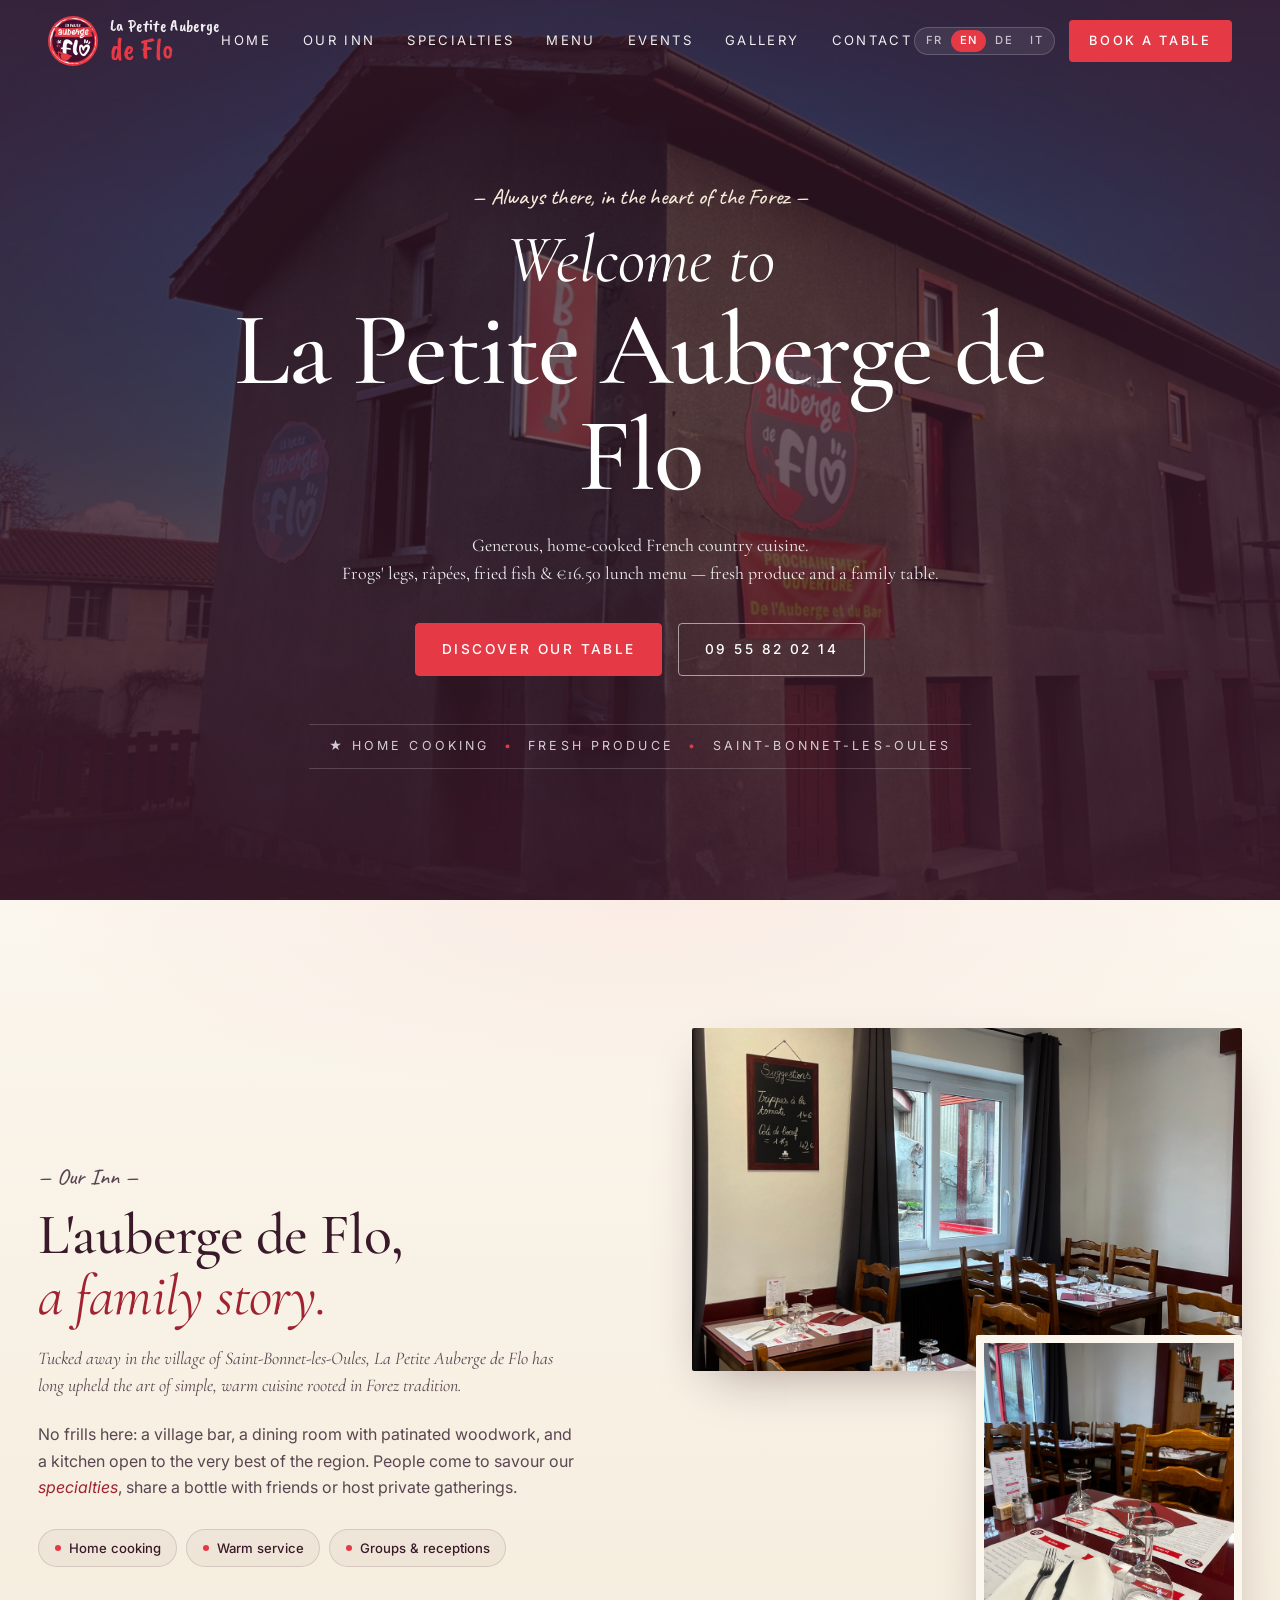
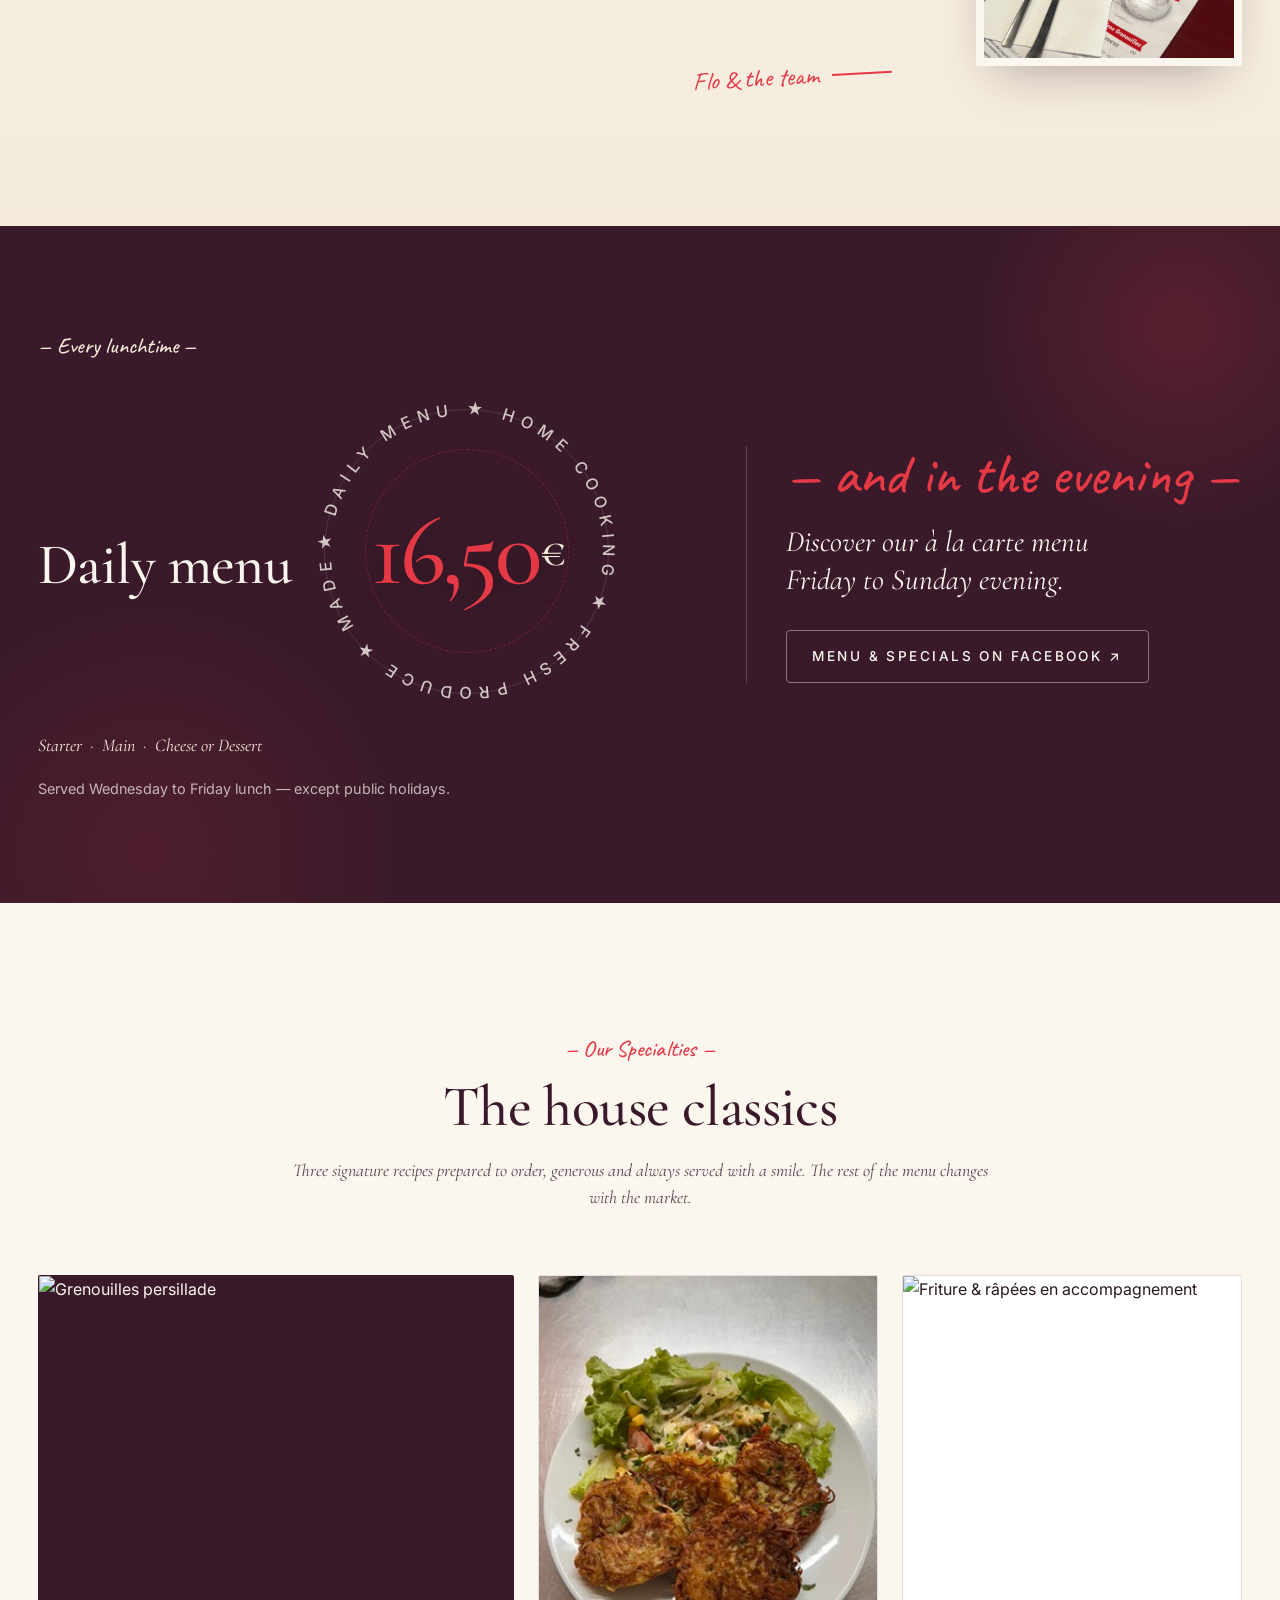
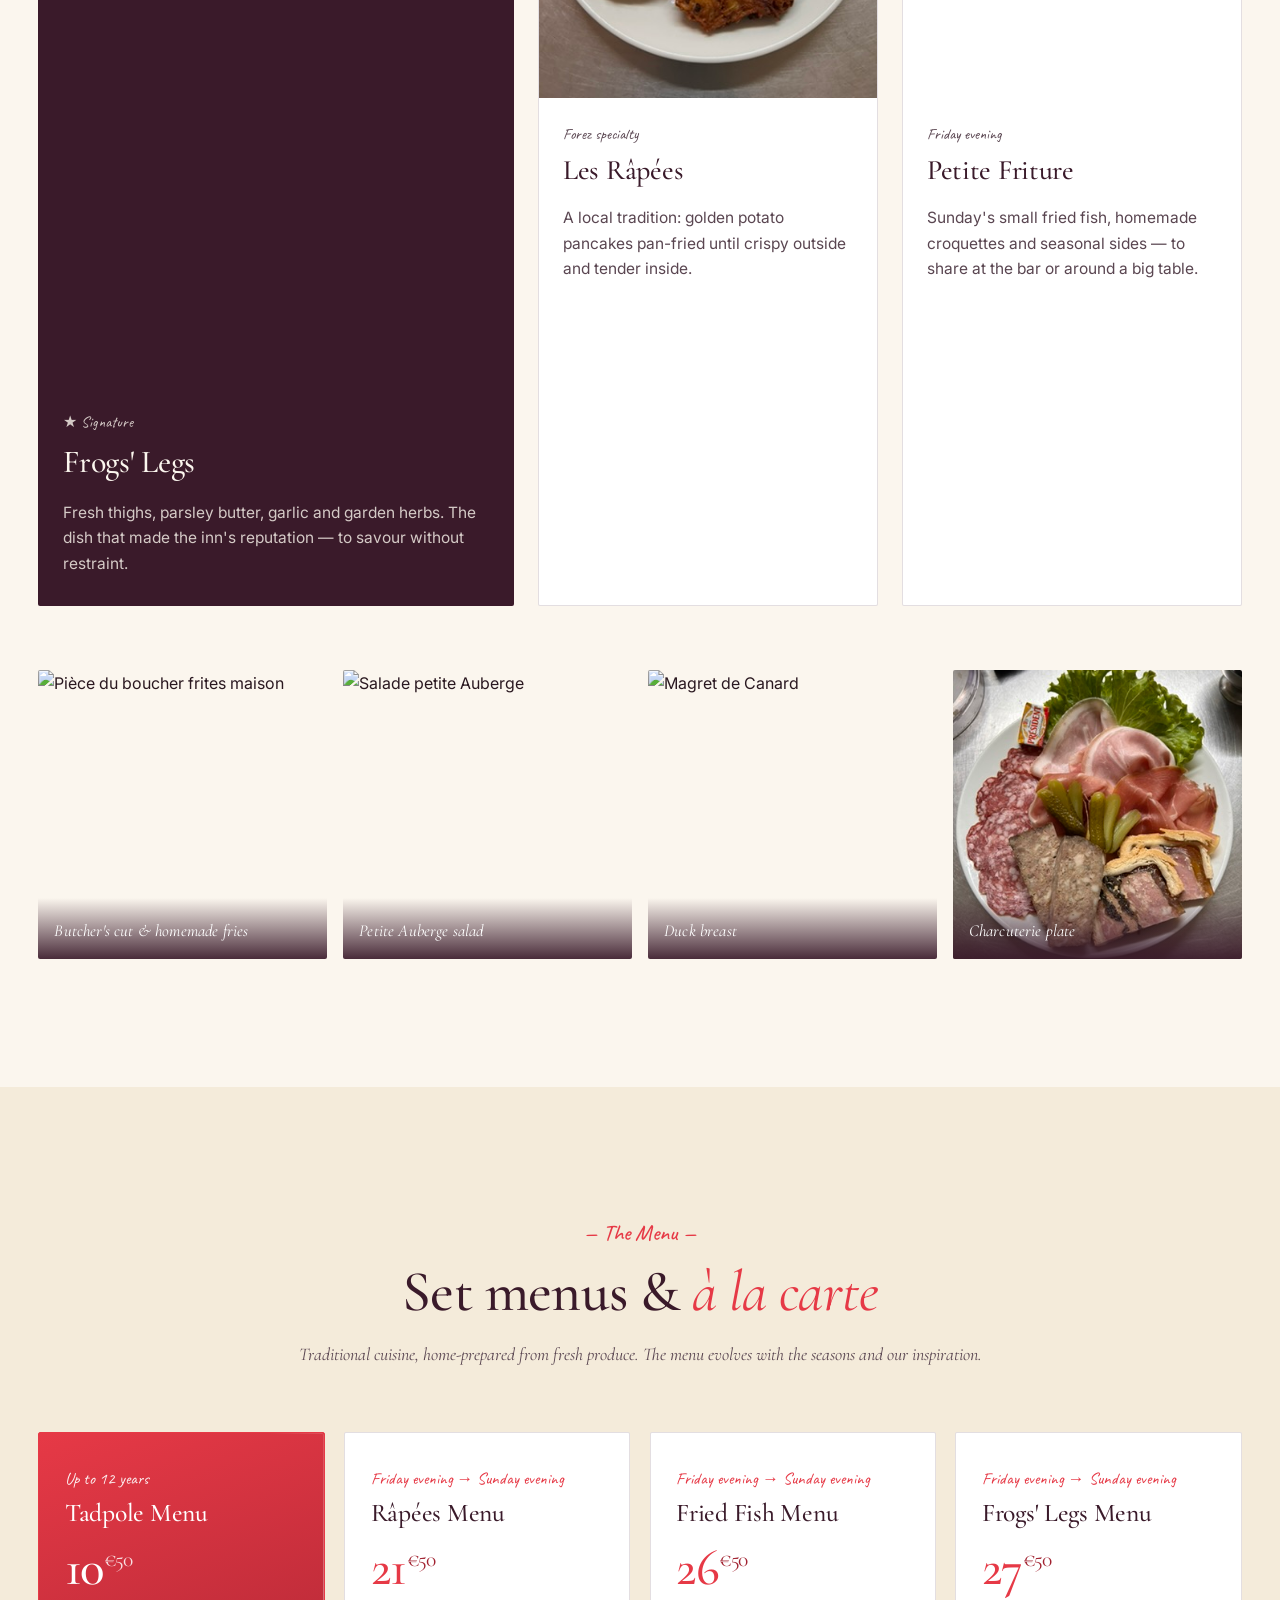
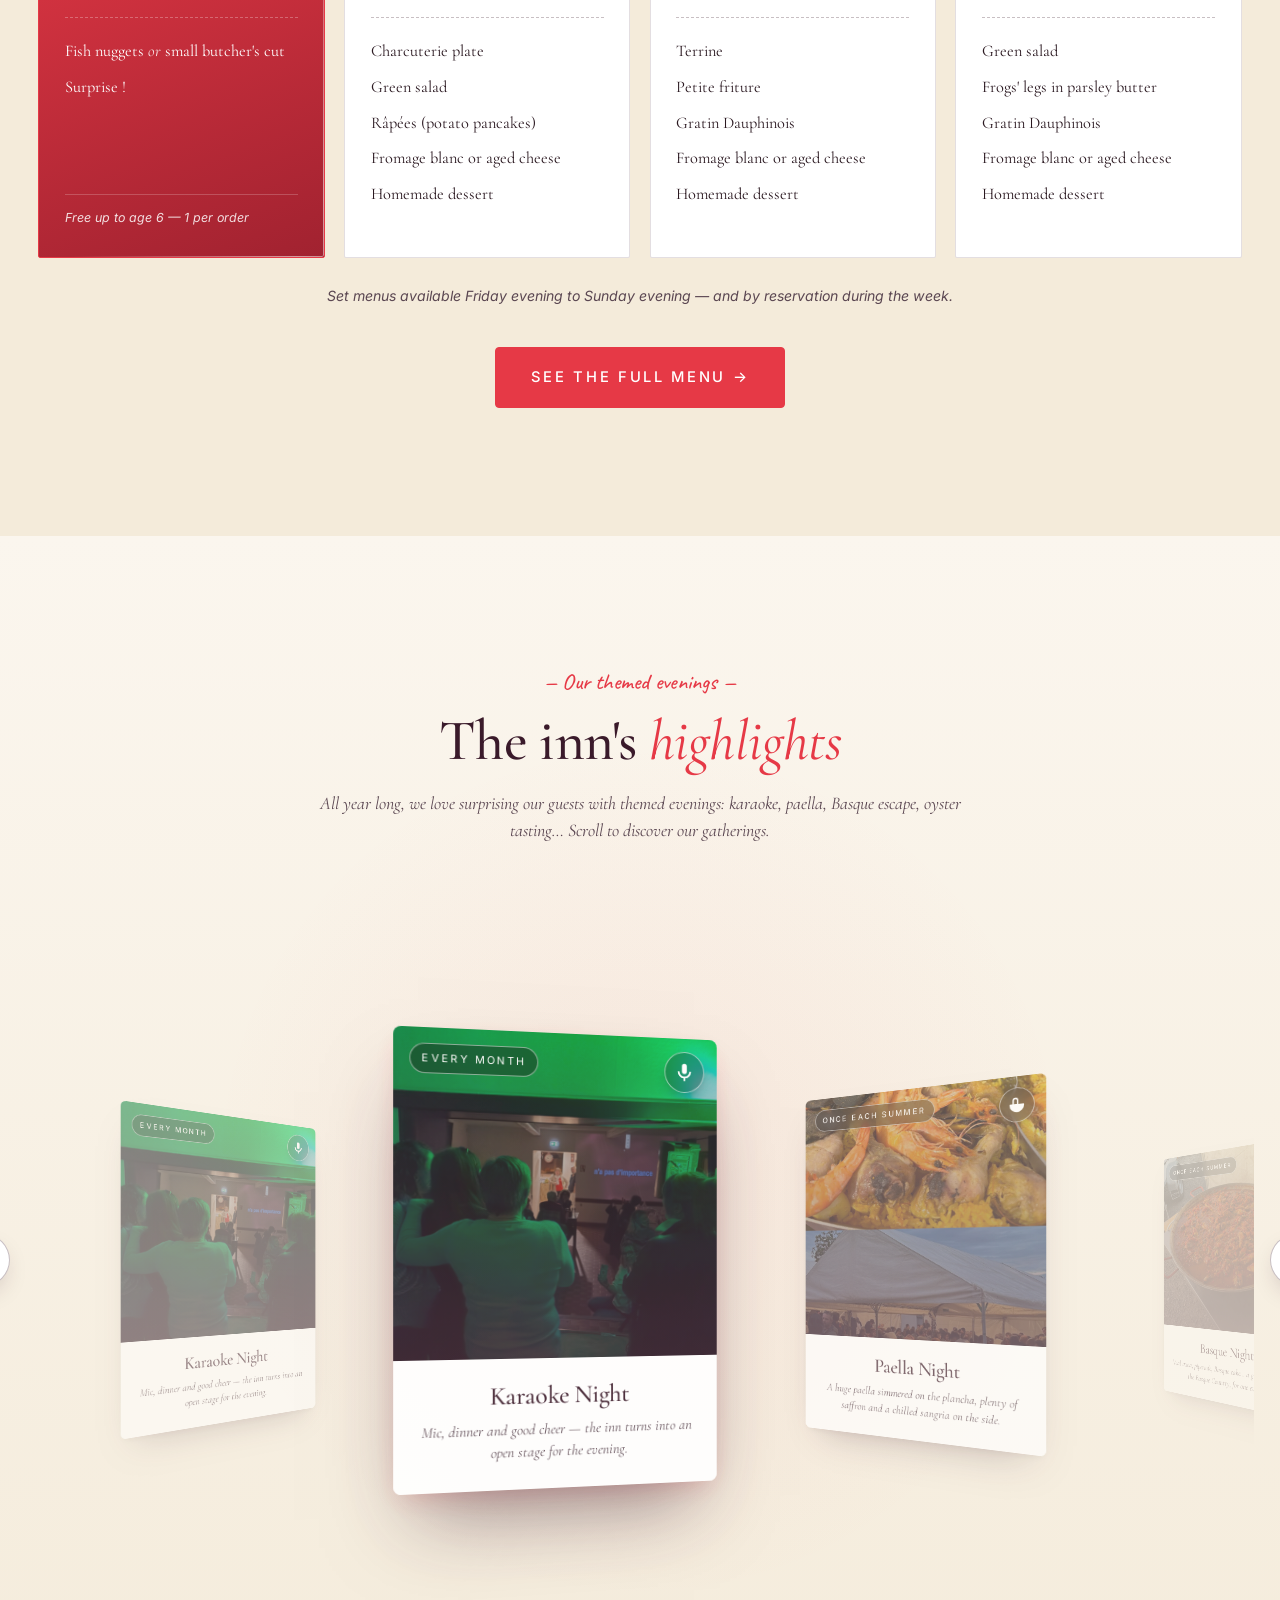
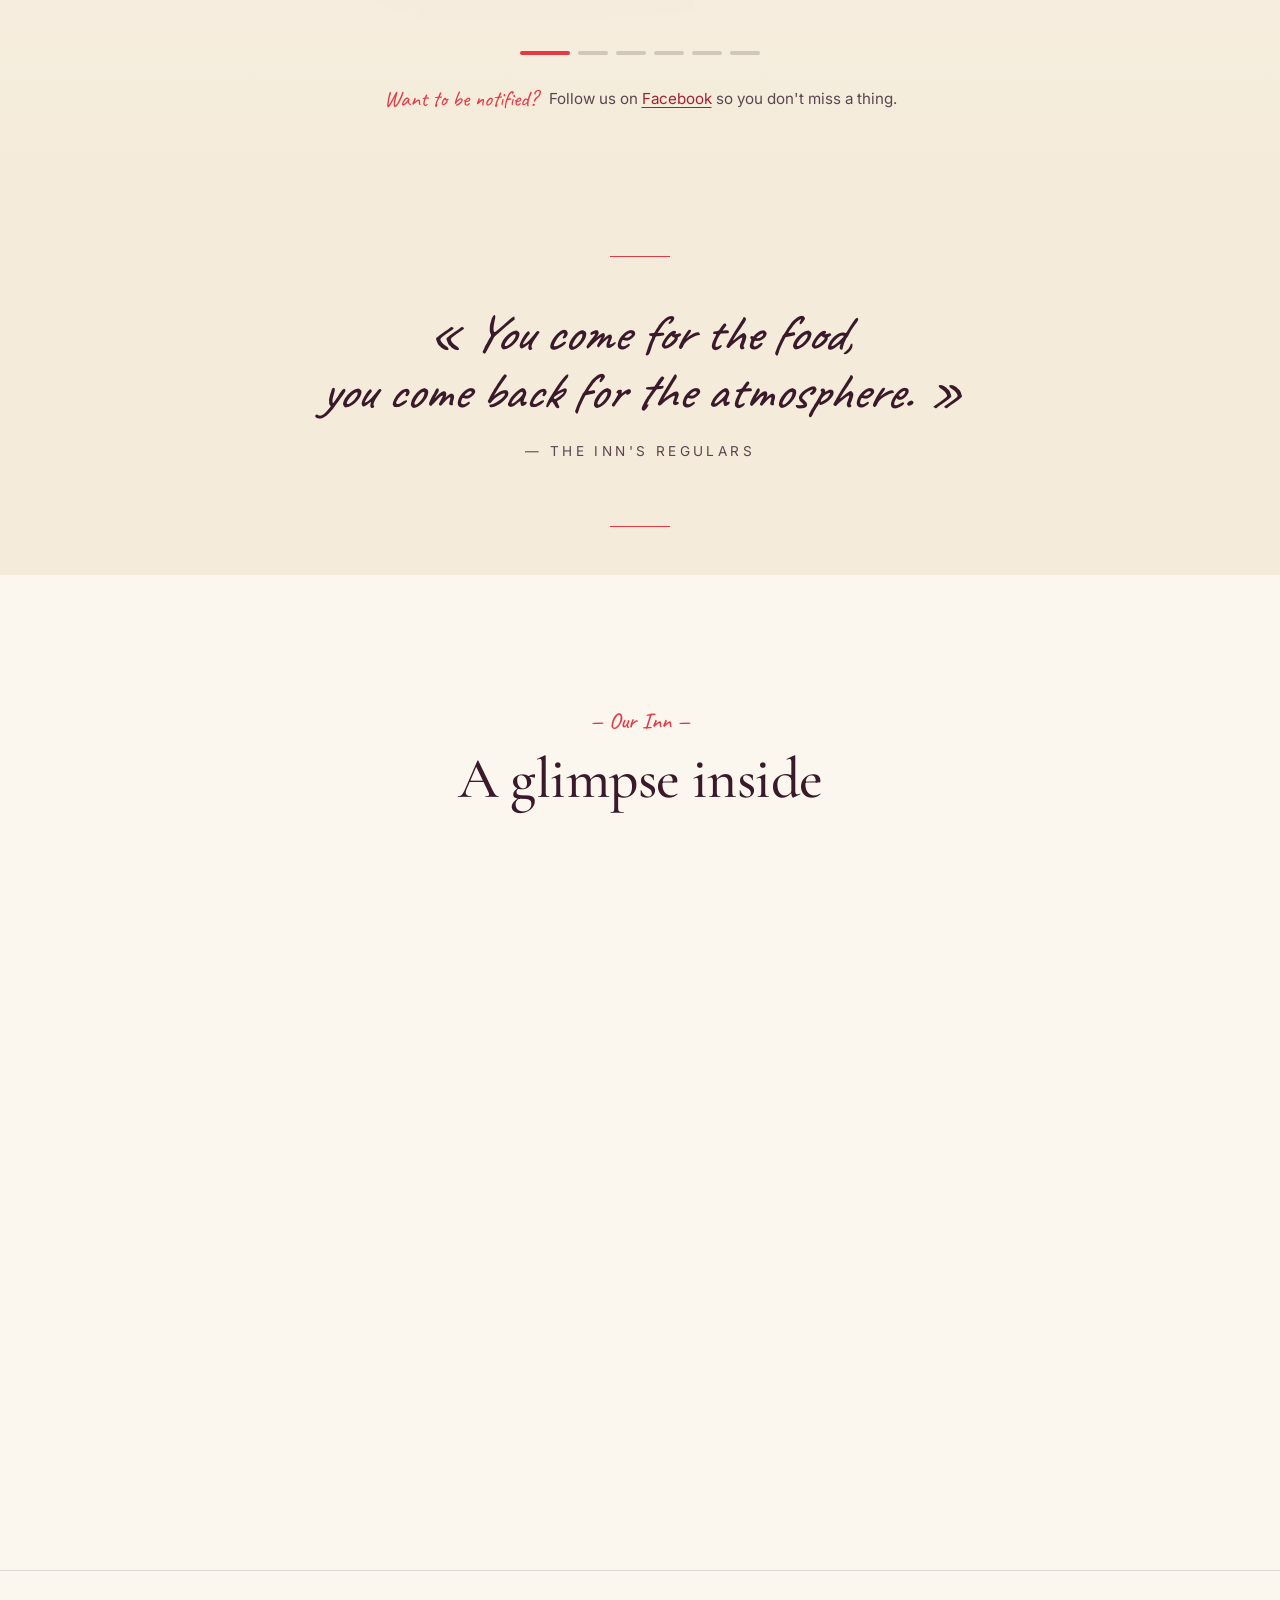
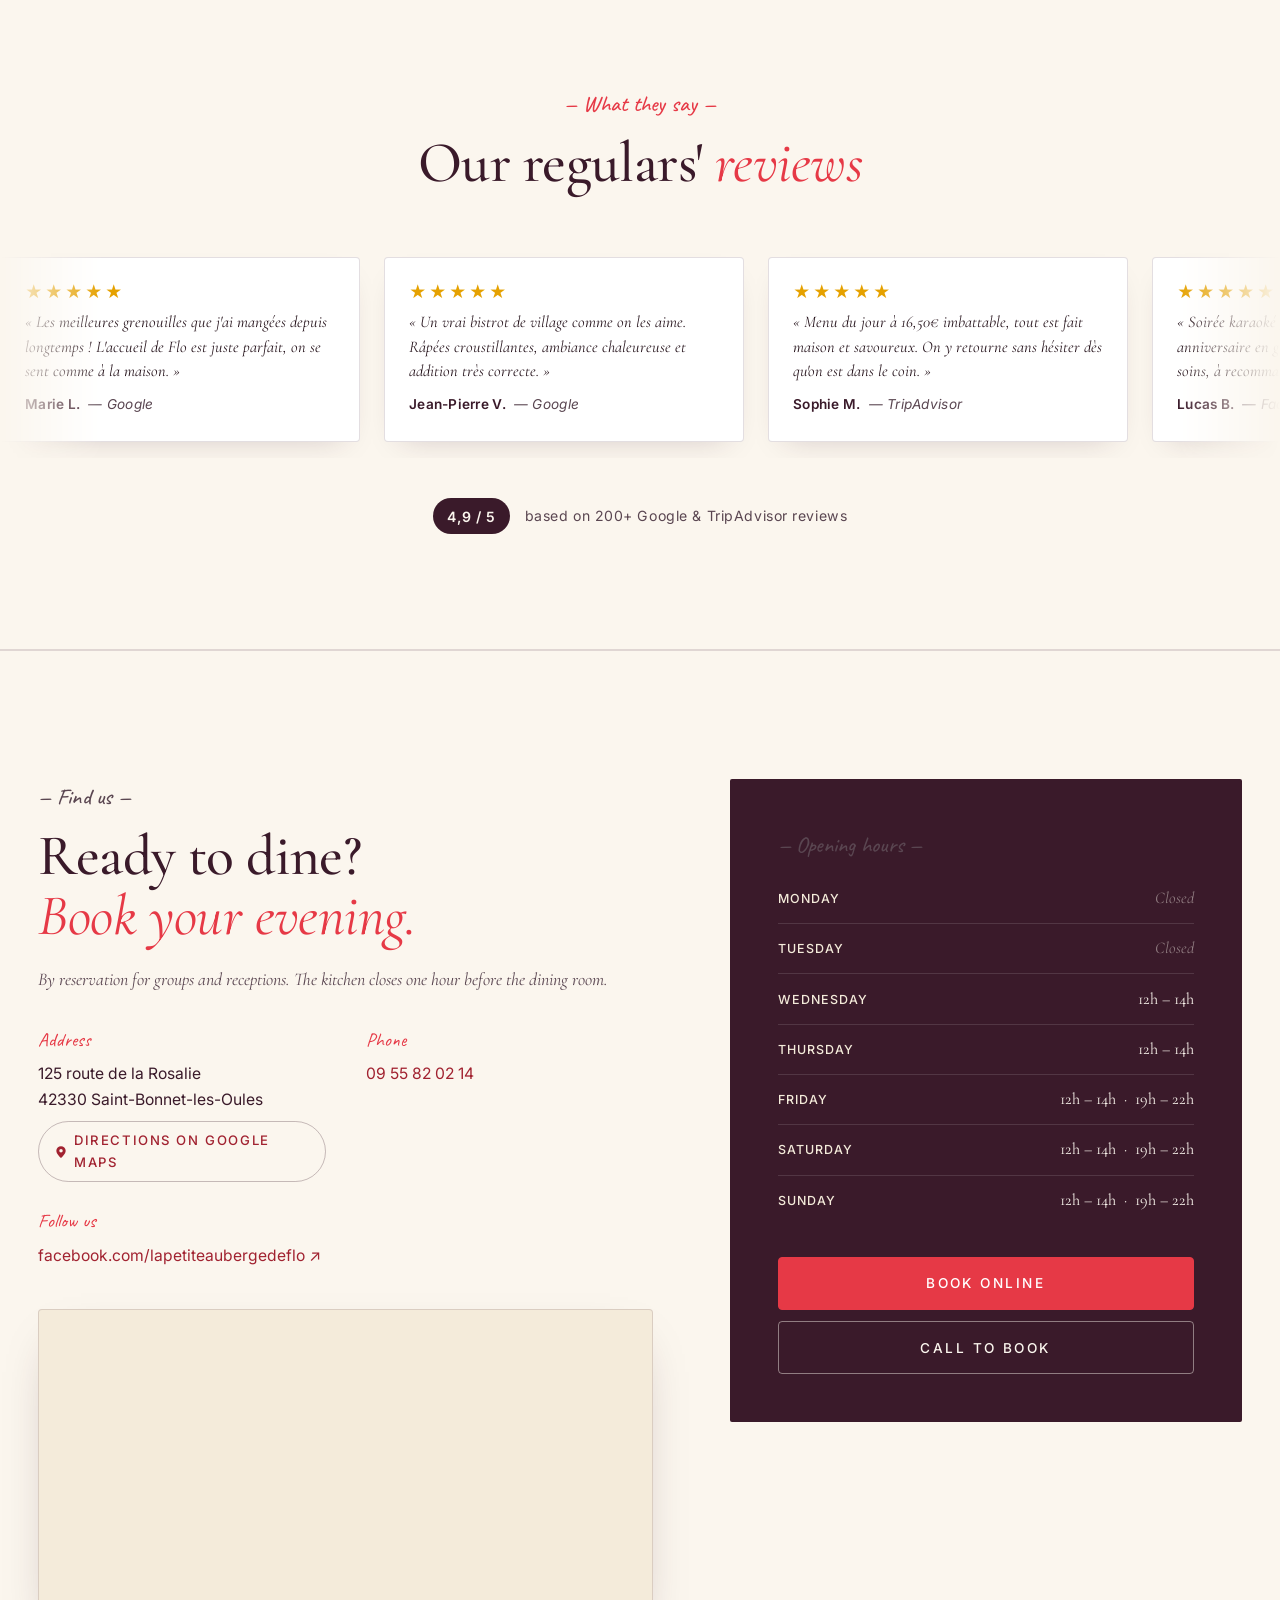
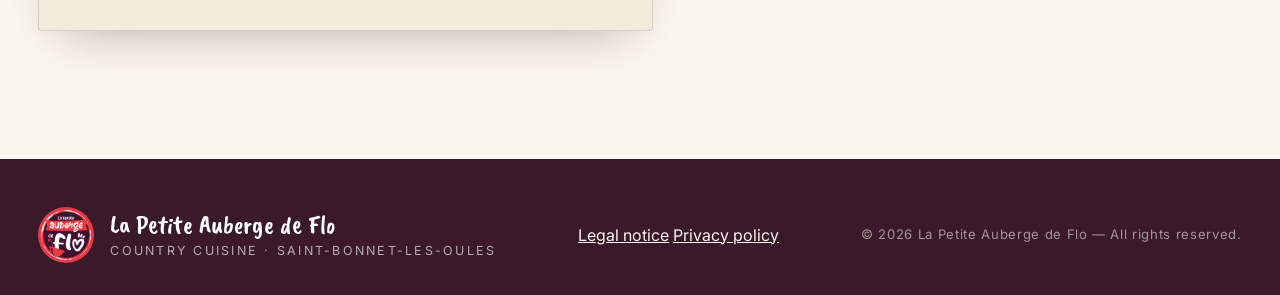
==== commit 1bdc904b: "Conformité légale : mentions, RGPD, allergènes Pages légales (FR — droit français applicable) : - me" ====
--- a/index.html
+++ b/index.html
@@ -626,6 +626,10 @@
       <img src="assets/logo.jpg" alt="Logo La Petite Auberge de Flo" />
       <p>La Petite Auberge de Flo<br /><span data-i18n="footer.subtitle">Cuisine de terroir · Saint-Bonnet-les-Oules</span></p>
     </div>
+    <nav class="footer__legal" aria-label="Liens légaux">
+      <a href="mentions-legales.html" data-i18n="footer.legal.mentions">Mentions légales</a>
+      <a href="politique-confidentialite.html" data-i18n="footer.legal.privacy">Politique de confidentialité</a>
+    </nav>
     <p class="footer__copy">© <span id="year"></span> <span data-i18n="footer.copy">La Petite Auberge de Flo — Tous droits réservés.</span></p>
   </div>
 </footer>
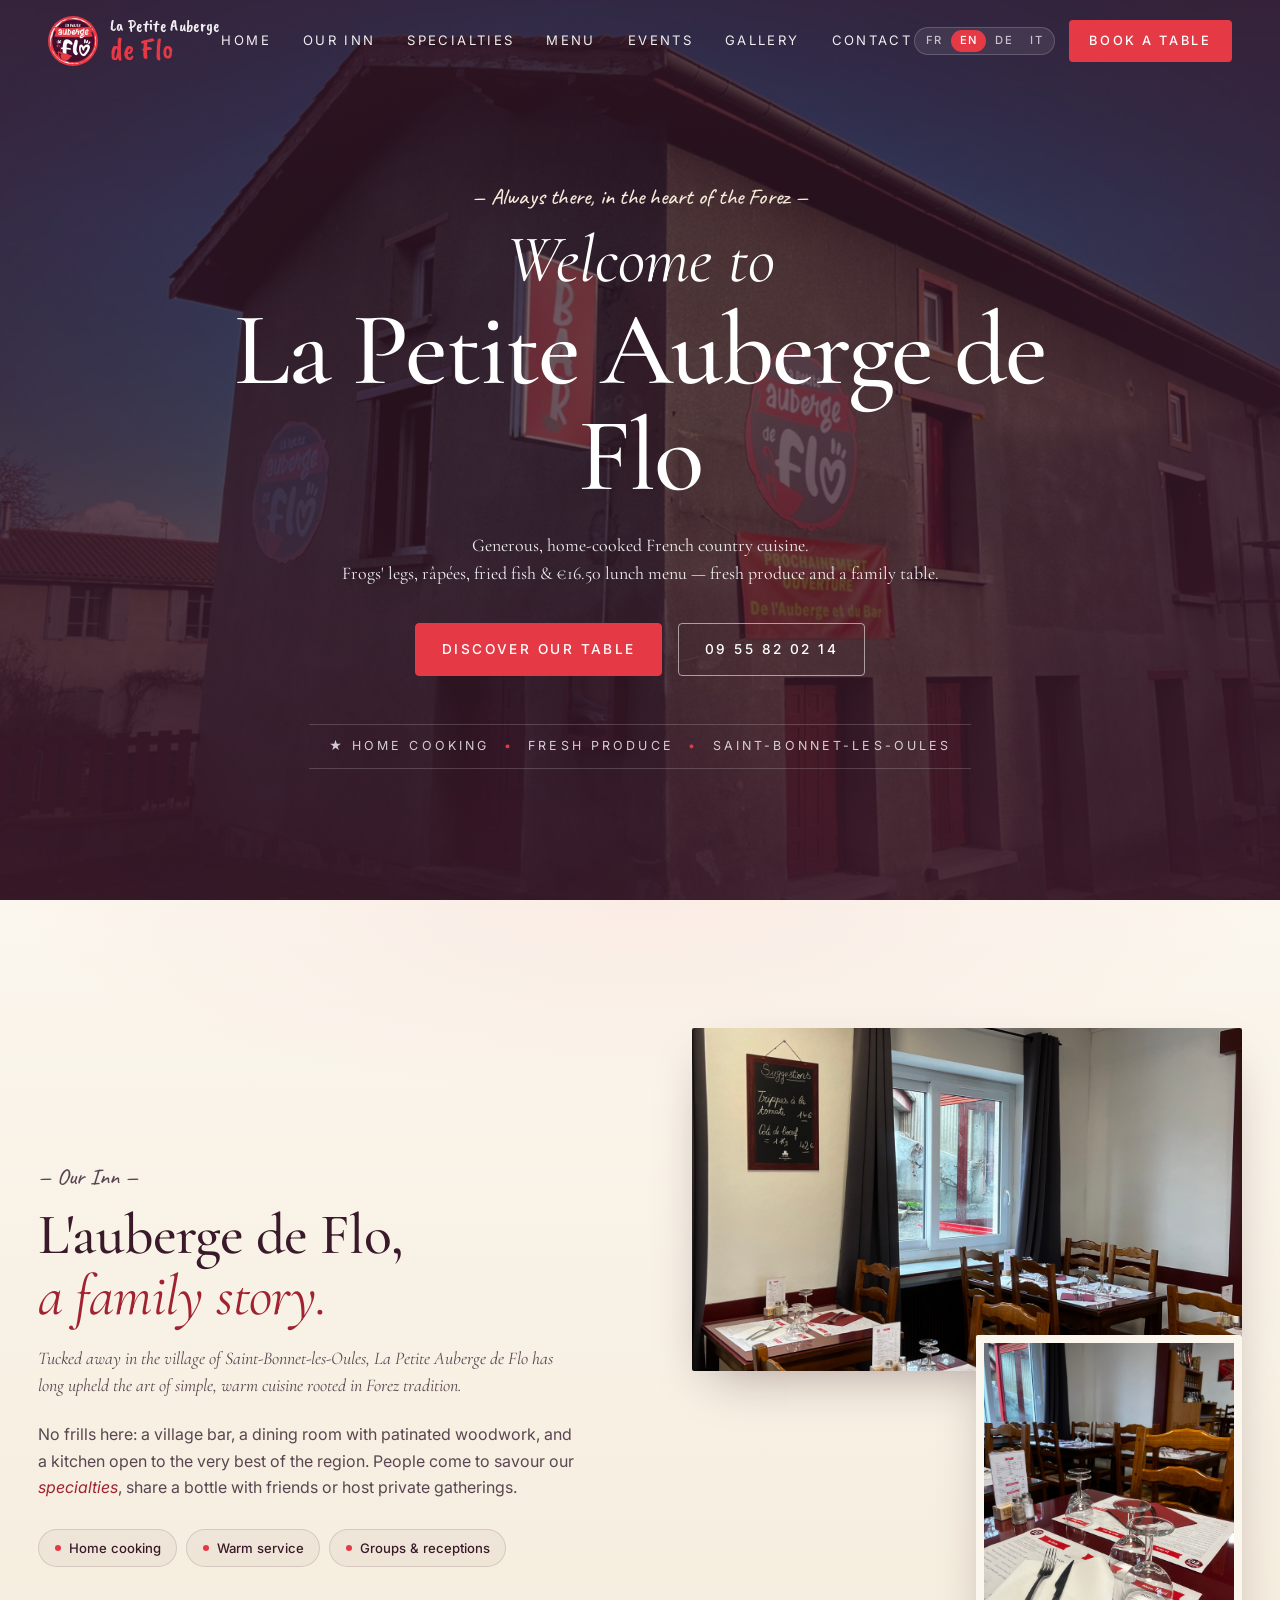
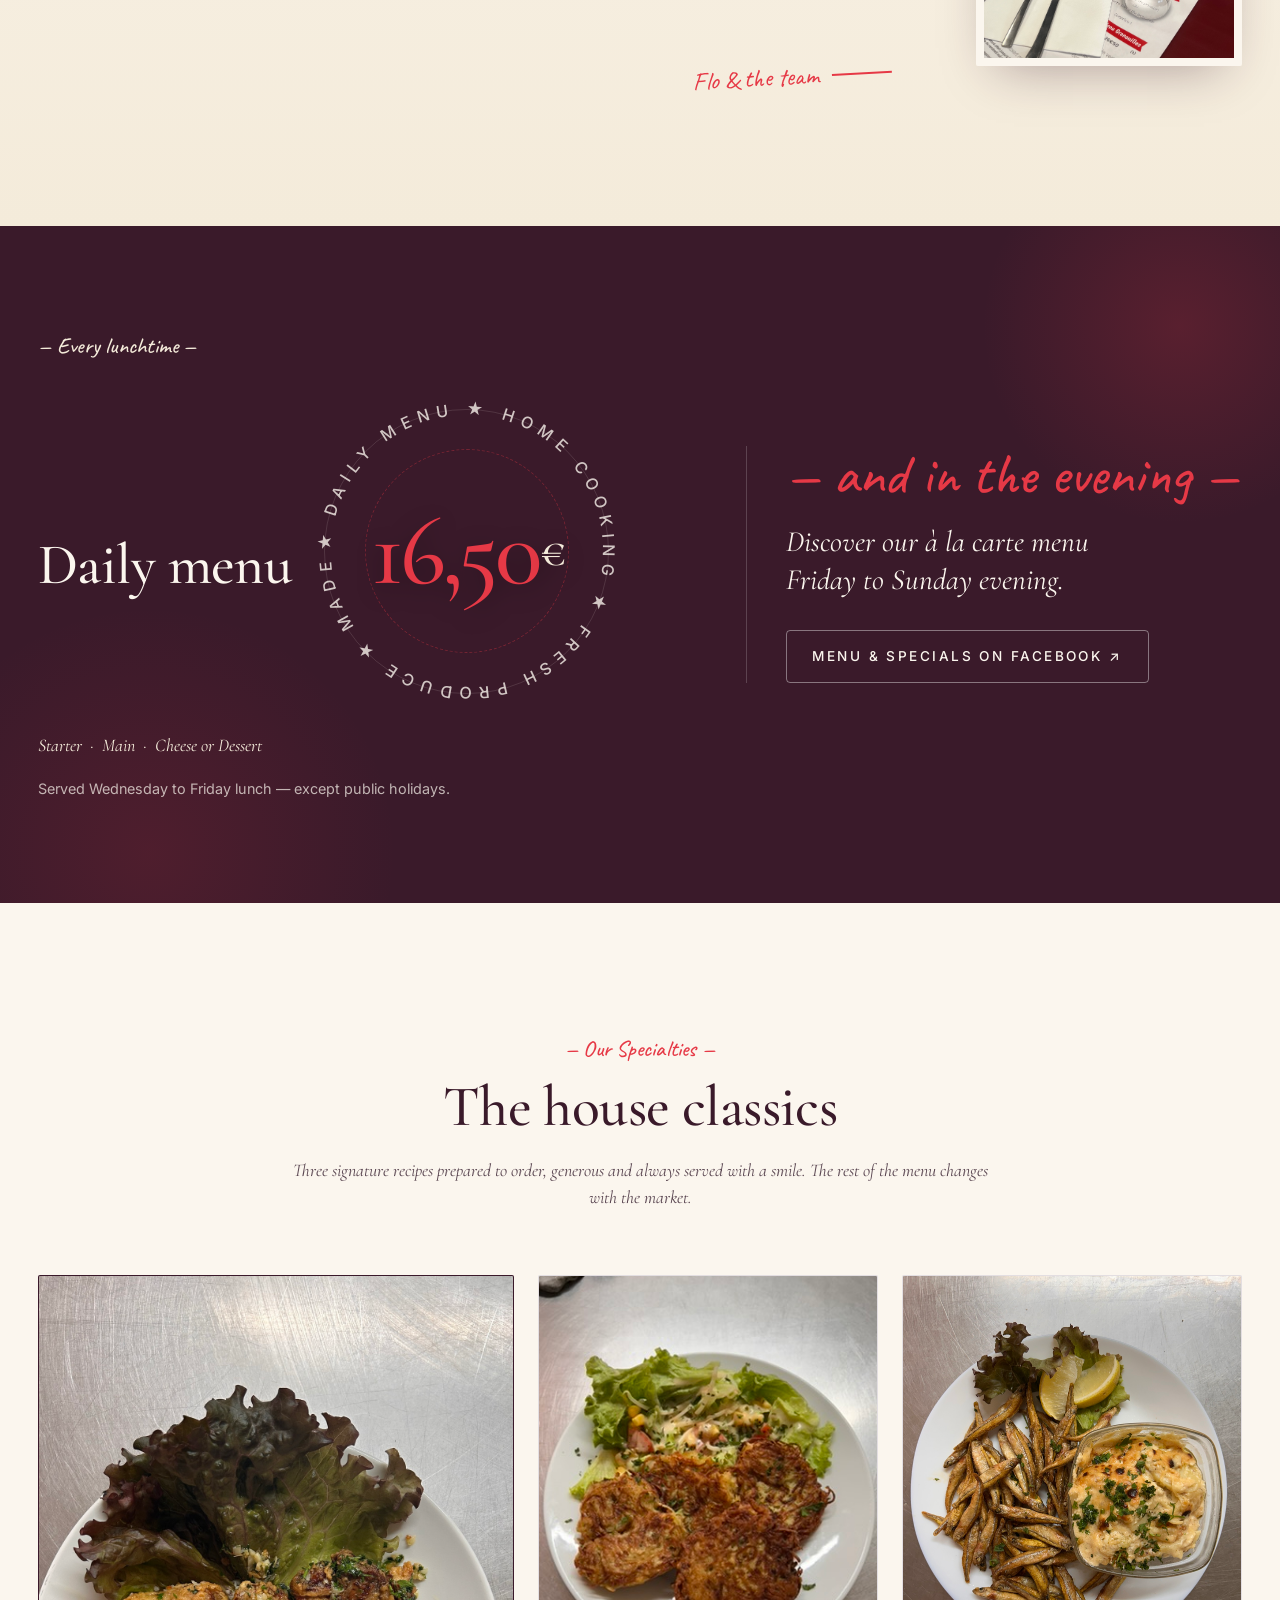
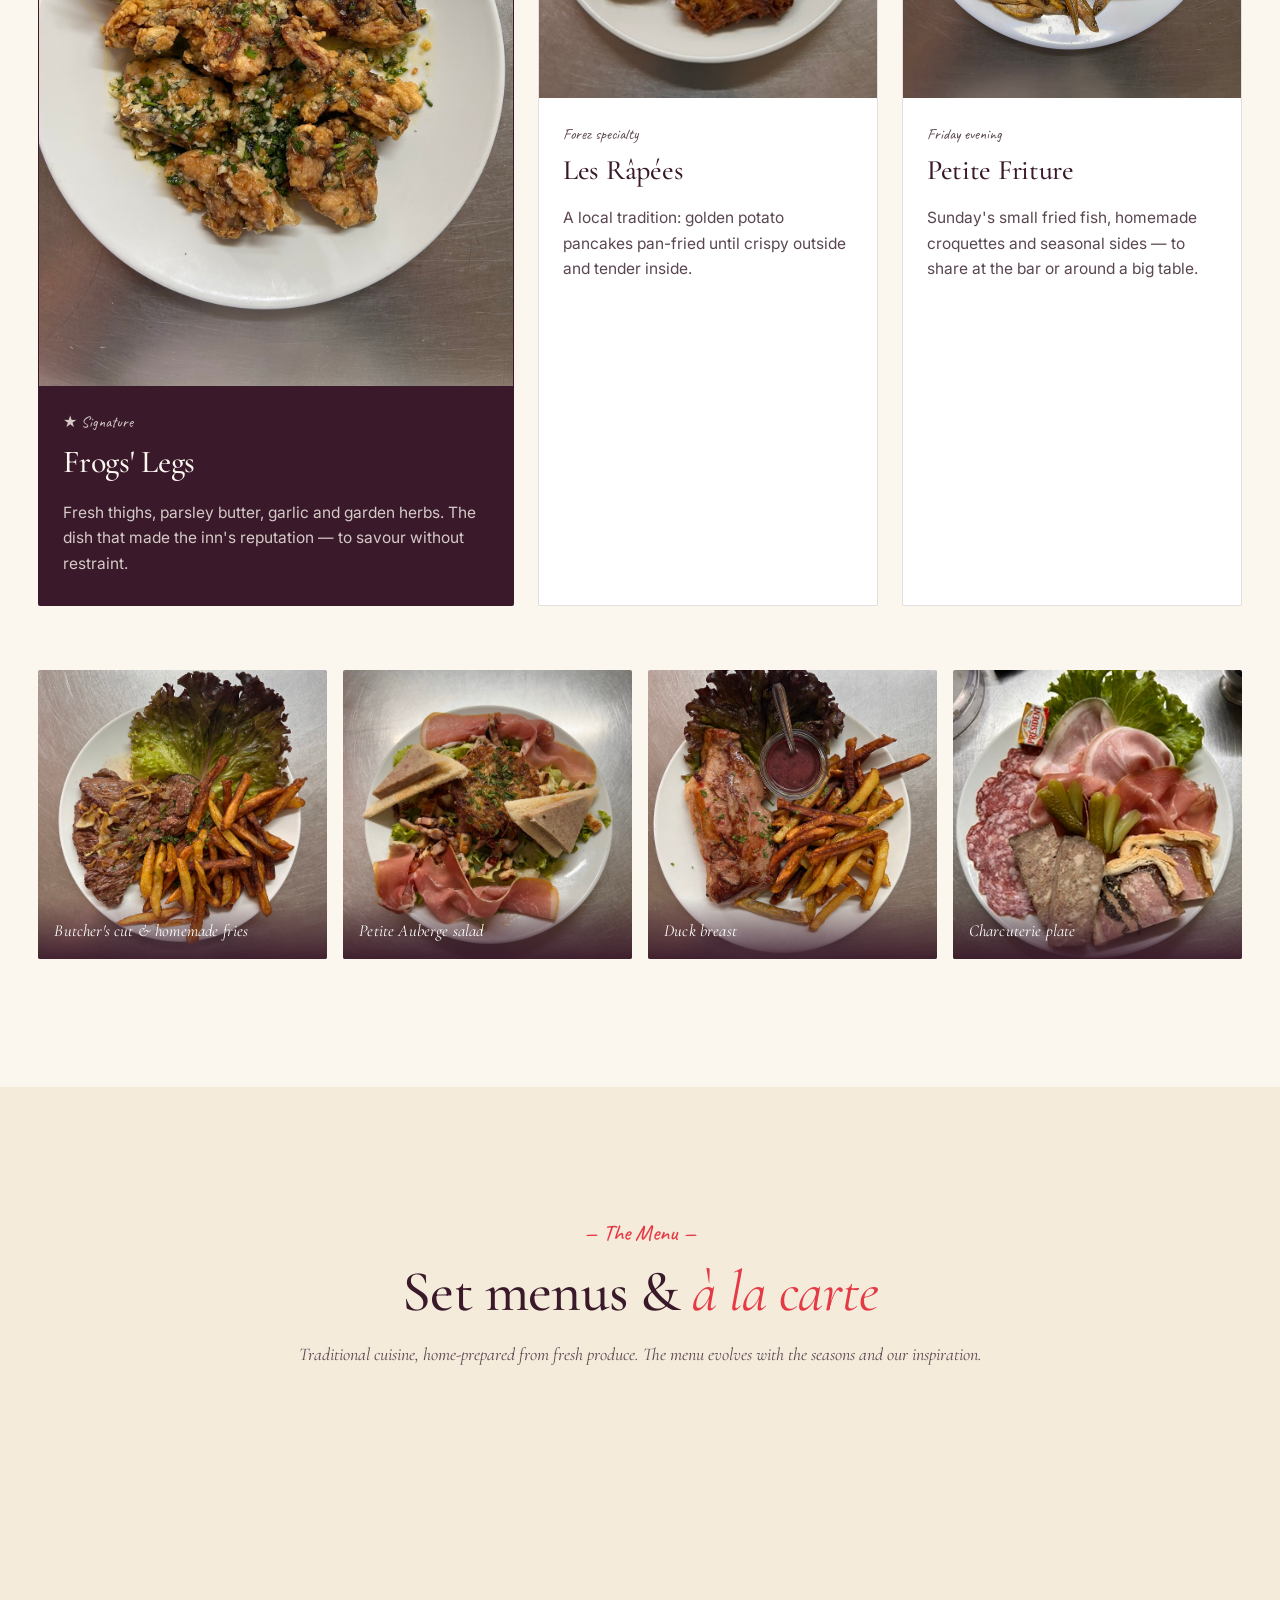
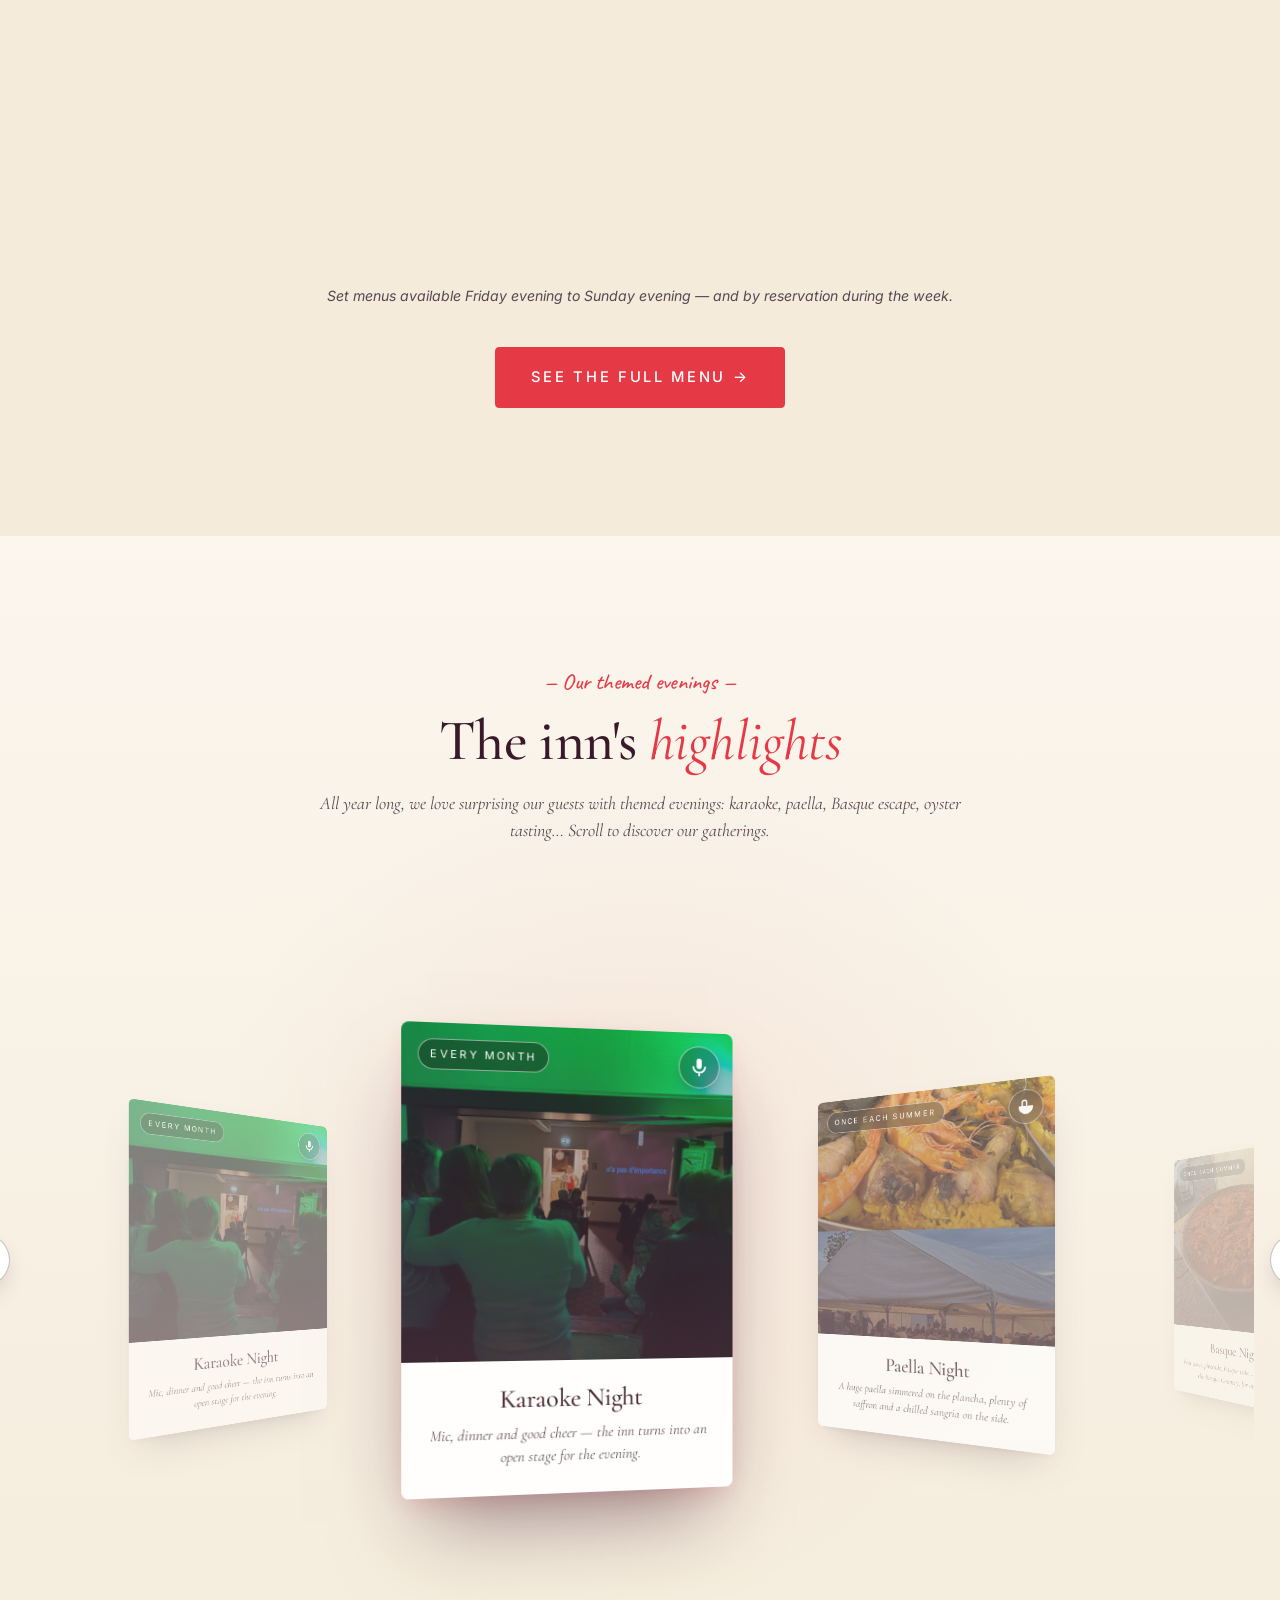
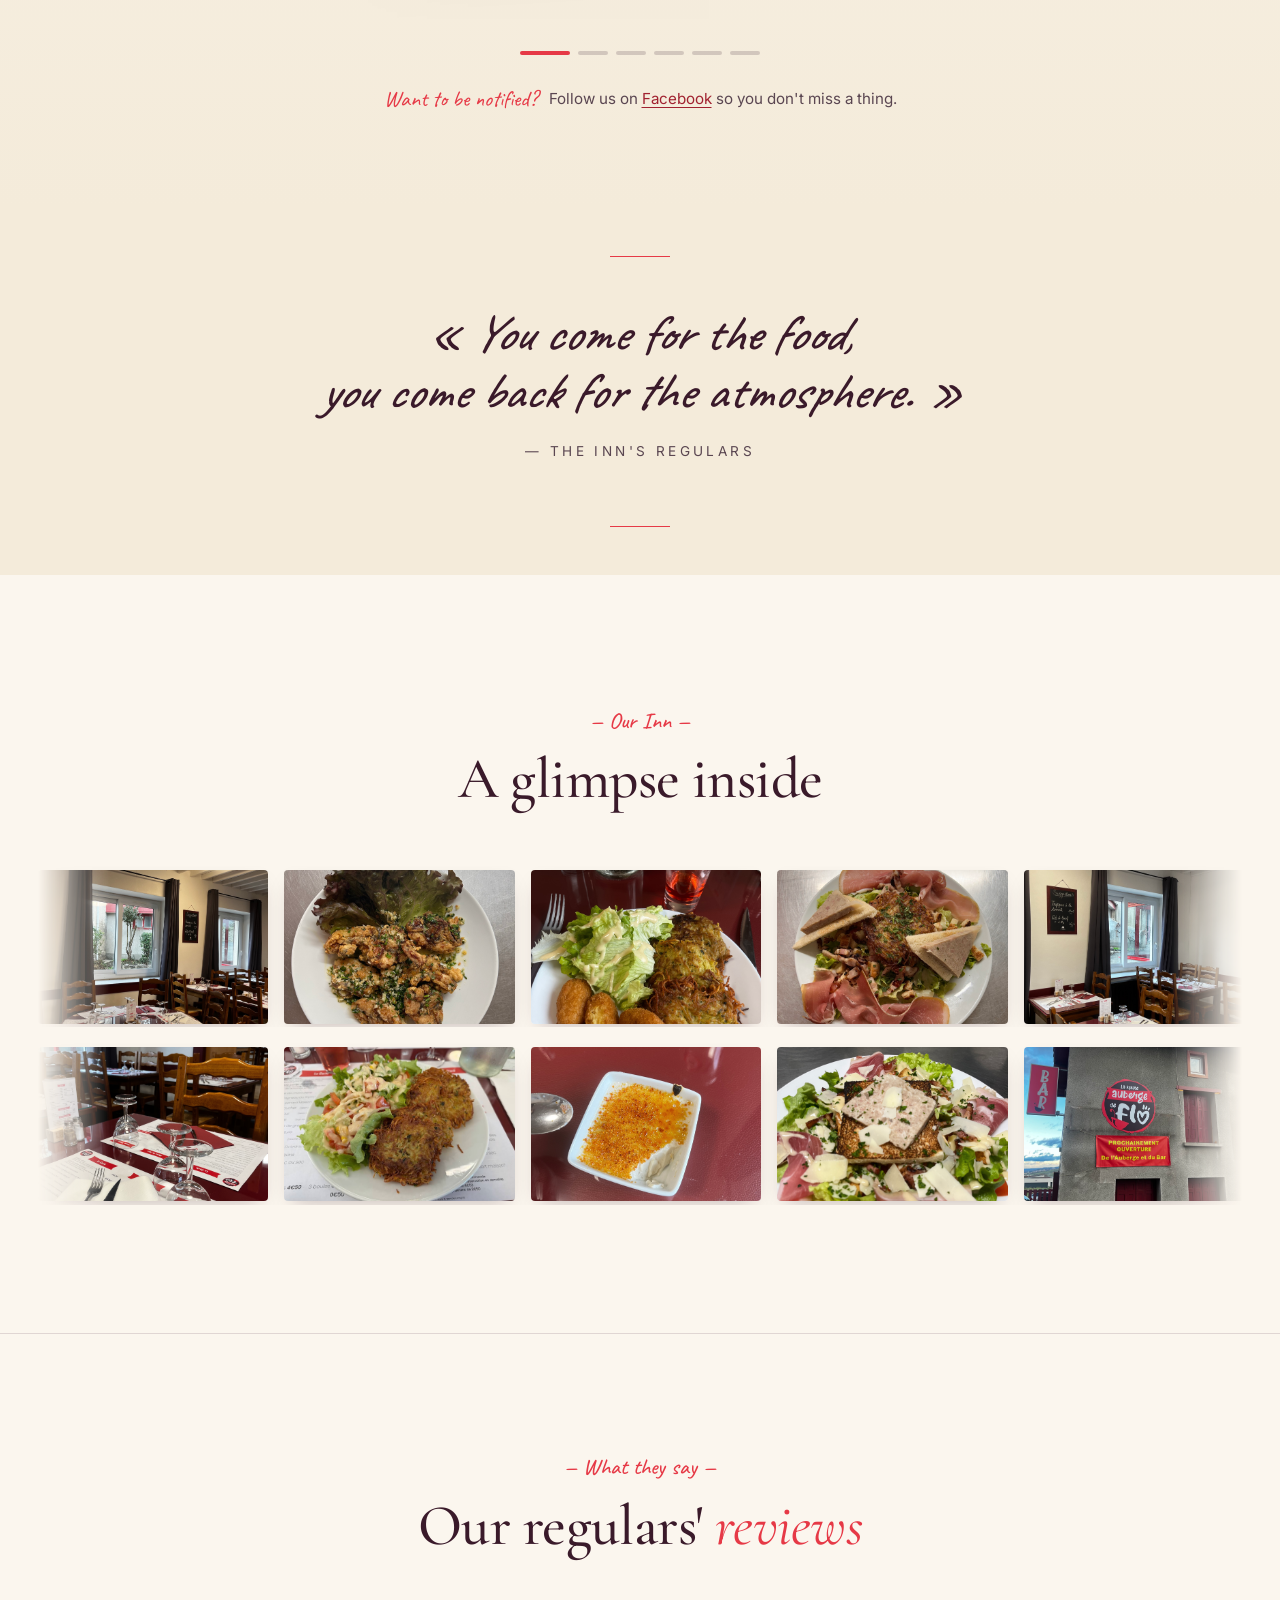
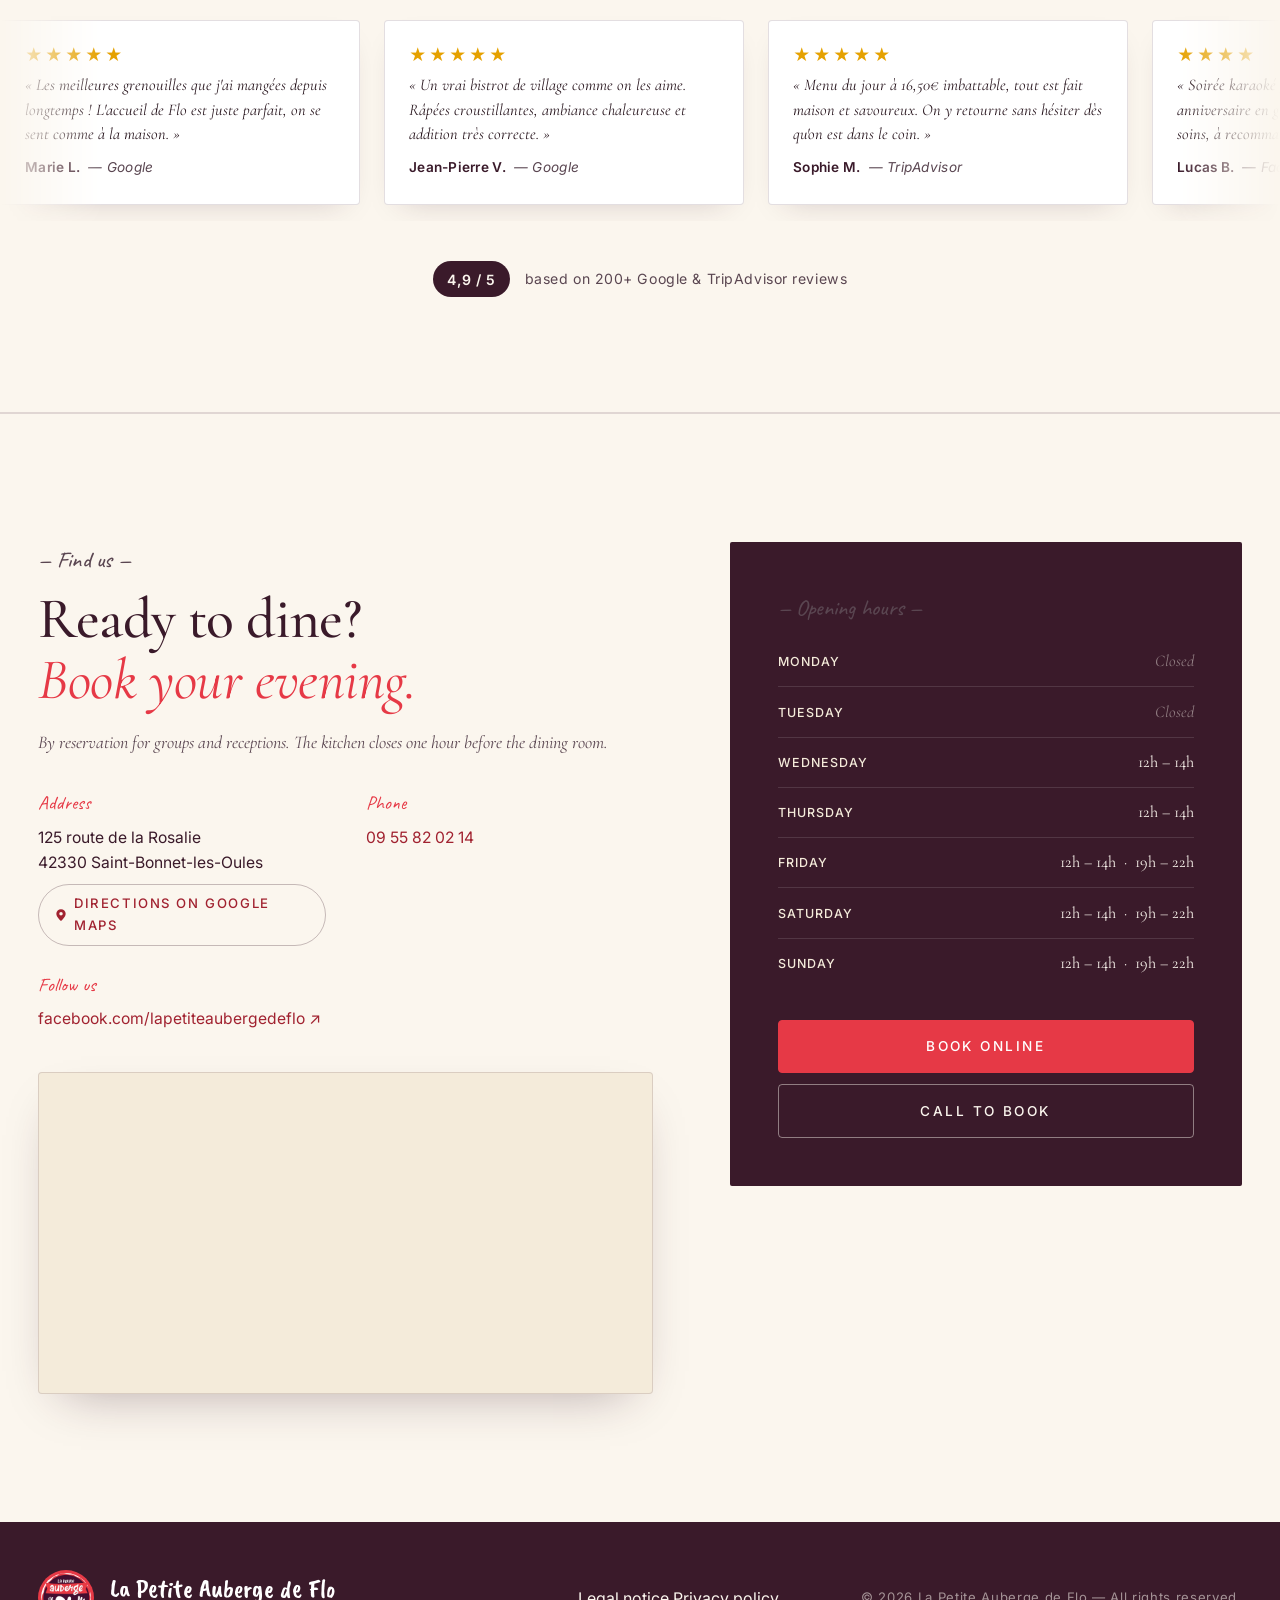
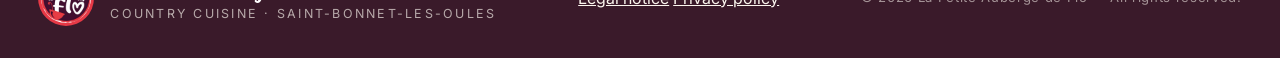
==== commit f037c2d9: "Galerie 2 bandes défilantes + conversion HEIF→JPEG Galerie (style efferd/image-gallery) : - Mosaïque" ====
--- a/index.html
+++ b/index.html
@@ -440,12 +440,61 @@
     <p class="eyebrow" data-i18n="galerie.eyebrow">— Notre Auberge —</p>
     <h2 class="h-section" data-i18n="galerie.title">Un coup d'œil dans la salle</h2>
   </div>
-  <div class="galerie__mosaic">
-    <img src="assets/salle3.jpg" alt="Suggestion du jour à l'ardoise" class="g g1" />
-    <img src="assets/menu_rapees2.jpg" alt="Râpées et croquettes en service" class="g g2" />
-    <img src="assets/grenouilles_pan.jpg" alt="Grenouilles persillade à la poêle" class="g g3" />
-    <img src="assets/facade.jpg" alt="Façade de l'auberge" class="g g4" />
-    <img src="assets/salle2.jpg" alt="Table dressée" class="g g5" />
+  <!-- Two horizontally-scrolling strips, drifting in opposite directions.
+       The track is duplicated (aria-hidden copies) so translateX -50%
+       loops seamlessly. Pause on hover. -->
+  <div class="galerie__strip galerie__strip--ltr" aria-label="Photos du restaurant — ligne 1">
+    <div class="galerie__track">
+      <!-- Original set (10 photos) -->
+      <img class="galerie__photo" src="assets/salle3.jpg"          alt="Suggestion du jour à l'ardoise" loading="lazy" />
+      <img class="galerie__photo" src="assets/grenouilles_plat.jpg" alt="Grenouilles persillade généreuse" loading="lazy" />
+      <img class="galerie__photo" src="assets/menu_rapees2.jpg"     alt="Râpées dorées en service" loading="lazy" />
+      <img class="galerie__photo" src="assets/salade.jpg"           alt="Salade Petite Auberge" loading="lazy" />
+      <img class="galerie__photo" src="assets/salle1.jpg"           alt="Salle de l'auberge" loading="lazy" />
+      <img class="galerie__photo" src="assets/magret.jpg"           alt="Magret de canard" loading="lazy" />
+      <img class="galerie__photo" src="assets/grenouilles_pan.jpg"  alt="Grenouilles à la poêle" loading="lazy" />
+      <img class="galerie__photo" src="assets/tarte_citron.jpg"     alt="Tarte au citron meringuée" loading="lazy" />
+      <img class="galerie__photo" src="assets/steak_frites.jpg"     alt="Pièce du boucher et frites maison" loading="lazy" />
+      <img class="galerie__photo" src="assets/assiette_charcuterie.jpeg" alt="Assiette de charcuterie" loading="lazy" />
+      <!-- Duplicate for seamless infinite loop -->
+      <img class="galerie__photo" src="assets/salle3.jpg"          alt="" aria-hidden="true" loading="lazy" />
+      <img class="galerie__photo" src="assets/grenouilles_plat.jpg" alt="" aria-hidden="true" loading="lazy" />
+      <img class="galerie__photo" src="assets/menu_rapees2.jpg"     alt="" aria-hidden="true" loading="lazy" />
+      <img class="galerie__photo" src="assets/salade.jpg"           alt="" aria-hidden="true" loading="lazy" />
+      <img class="galerie__photo" src="assets/salle1.jpg"           alt="" aria-hidden="true" loading="lazy" />
+      <img class="galerie__photo" src="assets/magret.jpg"           alt="" aria-hidden="true" loading="lazy" />
+      <img class="galerie__photo" src="assets/grenouilles_pan.jpg"  alt="" aria-hidden="true" loading="lazy" />
+      <img class="galerie__photo" src="assets/tarte_citron.jpg"     alt="" aria-hidden="true" loading="lazy" />
+      <img class="galerie__photo" src="assets/steak_frites.jpg"     alt="" aria-hidden="true" loading="lazy" />
+      <img class="galerie__photo" src="assets/assiette_charcuterie.jpeg" alt="" aria-hidden="true" loading="lazy" />
+    </div>
+  </div>
+
+  <div class="galerie__strip galerie__strip--rtl" aria-label="Photos du restaurant — ligne 2">
+    <div class="galerie__track">
+      <!-- Original set (10 photos, different selection) -->
+      <img class="galerie__photo" src="assets/salle2.jpg"           alt="Table dressée avec menu" loading="lazy" />
+      <img class="galerie__photo" src="assets/rapees_pan.jpeg"      alt="Râpées dans la poêle" loading="lazy" />
+      <img class="galerie__photo" src="assets/creme_brulee.jpg"     alt="Crème brûlée maison" loading="lazy" />
+      <img class="galerie__photo" src="assets/salade1.jpg"          alt="Salade composée fraîche" loading="lazy" />
+      <img class="galerie__photo" src="assets/facade.jpg"           alt="Façade de l'auberge" loading="lazy" />
+      <img class="galerie__photo" src="assets/menu_rapees1.jpg"     alt="Râpées en grande assiette" loading="lazy" />
+      <img class="galerie__photo" src="assets/grenouilles_plat1.jpg" alt="Plat de grenouilles vue rapprochée" loading="lazy" />
+      <img class="galerie__photo" src="assets/steak_frites1.jpg"    alt="Steak frites à l'auberge" loading="lazy" />
+      <img class="galerie__photo" src="assets/rapees_pan2.jpg"      alt="Râpées en cuisson" loading="lazy" />
+      <img class="galerie__photo" src="assets/menu_rapees.jpg"      alt="Menu râpées complet" loading="lazy" />
+      <!-- Duplicate for seamless infinite loop -->
+      <img class="galerie__photo" src="assets/salle2.jpg"           alt="" aria-hidden="true" loading="lazy" />
+      <img class="galerie__photo" src="assets/rapees_pan.jpeg"      alt="" aria-hidden="true" loading="lazy" />
+      <img class="galerie__photo" src="assets/creme_brulee.jpg"     alt="" aria-hidden="true" loading="lazy" />
+      <img class="galerie__photo" src="assets/salade1.jpg"          alt="" aria-hidden="true" loading="lazy" />
+      <img class="galerie__photo" src="assets/facade.jpg"           alt="" aria-hidden="true" loading="lazy" />
+      <img class="galerie__photo" src="assets/menu_rapees1.jpg"     alt="" aria-hidden="true" loading="lazy" />
+      <img class="galerie__photo" src="assets/grenouilles_plat1.jpg" alt="" aria-hidden="true" loading="lazy" />
+      <img class="galerie__photo" src="assets/steak_frites1.jpg"    alt="" aria-hidden="true" loading="lazy" />
+      <img class="galerie__photo" src="assets/rapees_pan2.jpg"      alt="" aria-hidden="true" loading="lazy" />
+      <img class="galerie__photo" src="assets/menu_rapees.jpg"      alt="" aria-hidden="true" loading="lazy" />
+    </div>
   </div>
 </section>
 
@@ -474,7 +523,7 @@
         <p class="review__author">Sophie M. <span>— TripAdvisor</span></p>
       </article>
       <article class="review">
-        <p class="review__stars" aria-label="5 sur 5">★★★★★</p>
+        <p class="review__stars" aria-label="4 sur 5">★★★★</p>
         <p class="review__text">«&nbsp;Soirée karaoké géniale&nbsp;! On y a fait notre anniversaire en groupe, l'équipe a été aux petits soins, à recommander.&nbsp;»</p>
         <p class="review__author">Lucas B. <span>— Facebook</span></p>
       </article>
@@ -1050,31 +1099,30 @@
     else window.addEventListener('load', init);
   })();
 
-  // ====== GALERIE — Inset-Y curtain reveal (YoucefBnm style) ======
-  // Each photo starts clipped to a thin horizontal band at its centre
-  // (CSS-only fallback for users without JS = visible). When it enters
-  // the viewport, we add .is-revealed and the band opens vertically.
+  // ====== GALERIE — Marquee infinite scroll (efferd style) ======
+  // The animation is 100% CSS (translateX 0 → -50%, with the track
+  // duplicated for seamless wrap). JS is only used to:
+  //   1. Mark html.js-ready so the entrance fade-in kicks in
+  //   2. Pause the animation when the section leaves the viewport
+  //      (saves CPU & battery — important on mobile)
   (function() {
-    const photos = document.querySelectorAll('.galerie__mosaic .g');
-    if (!photos.length) return;
+    const strips = document.querySelectorAll('.galerie__strip');
+    if (!strips.length) return;
     document.documentElement.classList.add('js-ready');
 
-    if (!('IntersectionObserver' in window)) {
-      photos.forEach(p => p.classList.add('is-revealed'));
-      return;
-    }
-    const io = new IntersectionObserver((entries) => {
-      entries.forEach(e => {
-        if (e.isIntersecting) {
-          e.target.classList.add('is-revealed');
-          io.unobserve(e.target);
-        }
-      });
-    }, { threshold: 0.2, rootMargin: '0px 0px -8% 0px' });
-    photos.forEach(p => io.observe(p));
-    // Last-resort safety net (broken JS / ancient browser only). 10 s is
-    // generous on purpose — real users will have triggered IO long before.
-    setTimeout(() => photos.forEach(p => p.classList.add('is-revealed')), 10000);
+    // Only animate while the gallery is on-screen
+    if ('IntersectionObserver' in window) {
+      const io = new IntersectionObserver((entries) => {
+        entries.forEach(e => {
+          strips.forEach(s => {
+            s.style.animationPlayState =
+              s.querySelector('.galerie__track').style.animationPlayState =
+                e.isIntersecting ? 'running' : 'paused';
+          });
+        });
+      }, { threshold: 0 });
+      strips.forEach(s => io.observe(s));
+    }
   })();
 
   // ====== HERO PARALLAX (osmosupply style) ======
--- a/styles.css
+++ b/styles.css
@@ -1613,60 +1613,81 @@
   margin: 0 auto 3.5rem;
   text-align: center;
 }
-.galerie__mosaic {
-  max-width: var(--container);
-  margin: 0 auto;
-  display: grid;
-  grid-template-columns: 1.5fr 1fr 1fr;
-  grid-template-rows: 280px 280px;
+/* ----- Galerie en bandes défilantes (style efferd/image-gallery) -----
+   Two horizontal strips, opposite directions, infinite marquee via
+   translateX(0 → -50%) with the track duplicated to make the loop seamless.
+   Pause on hover, mask gradient on the sides for soft fade-in/out. */
+
+.galerie__strip {
+  position: relative;
+  width: 100%;
+  overflow: hidden;
+  margin-bottom: 1rem;
+  /* Soft horizontal fade so photos don't snap in/out at the edges */
+  -webkit-mask-image: linear-gradient(90deg, transparent, #000 6%, #000 94%, transparent);
+          mask-image: linear-gradient(90deg, transparent, #000 6%, #000 94%, transparent);
+}
+.galerie__strip:last-of-type { margin-bottom: 0; }
+
+.galerie__track {
+  display: flex;
   gap: 1rem;
-}
-.g {
-  width: 100%; height: 100%;
+  width: max-content;
+  padding: 0.25rem 0;
+  animation: galerie-scroll 60s linear infinite;
+  will-change: transform;
+}
+.galerie__strip--ltr .galerie__track { animation-direction: normal; }
+.galerie__strip--rtl .galerie__track { animation-direction: reverse; }
+
+.galerie__strip:hover .galerie__track {
+  animation-play-state: paused;
+}
+
+@keyframes galerie-scroll {
+  from { transform: translateX(0); }
+  to   { transform: translateX(-50%); }
+}
+
+.galerie__photo {
+  flex: 0 0 auto;
+  width: clamp(160px, 18vw, 240px);
+  height: clamp(110px, 12vw, 160px);
   object-fit: cover;
-  border-radius: 2px;
-  /* Safe default: visible. Hidden state opt-in via html.js-ready. */
-  transition: transform .6s, filter .4s, clip-path 1.1s cubic-bezier(.7, 0, .2, 1);
+  border-radius: 4px;
   filter: saturate(0.95);
-}
-.g:hover { transform: scale(1.02); filter: saturate(1.1); }
-
-/* Scroll-trigger inset-y reveal (YoucefBnm style) — the photo is clipped
-   to a thin horizontal band in the middle until it enters the viewport,
-   then unfolds vertically like curtains opening from the centre. */
-html.js-ready .g:not(.is-revealed) {
-  clip-path: inset(50% 0 50% 0);
-}
-html.js-ready .g.is-revealed {
-  clip-path: inset(0 0 0 0);
-}
-/* Stagger the photos slightly so they don't all open at once */
-html.js-ready .g1.is-revealed { transition-delay: 0ms, 0s, 0ms; }
-html.js-ready .g2.is-revealed { transition-delay: 0s, 0s, 120ms; }
-html.js-ready .g3.is-revealed { transition-delay: 0s, 0s, 200ms; }
-html.js-ready .g4.is-revealed { transition-delay: 0s, 0s, 280ms; }
-html.js-ready .g5.is-revealed { transition-delay: 0s, 0s, 360ms; }
+  box-shadow: 0 8px 20px -10px rgba(58, 26, 42, 0.35);
+  transition: transform .35s cubic-bezier(.4, 0, .2, 1),
+              filter .35s,
+              box-shadow .35s;
+  cursor: pointer;
+}
+.galerie__photo:hover {
+  transform: scale(1.05) translateY(-2px);
+  filter: saturate(1.1);
+  box-shadow: 0 16px 32px -10px rgba(58, 26, 42, 0.5);
+}
+
+/* On mobile, smaller tiles + faster scroll so the pacing stays lively */
+@media (max-width: 600px) {
+  .galerie__photo {
+    width: 150px;
+    height: 105px;
+  }
+  .galerie__track { animation-duration: 45s; }
+}
 
 @media (prefers-reduced-motion: reduce) {
-  html.js-ready .g:not(.is-revealed) { clip-path: none; }
-}
-
-.g1 { grid-column: 1; grid-row: 1 / 3; }
-.g2 { grid-column: 2; grid-row: 1; }
-.g3 { grid-column: 3; grid-row: 1; }
-.g4 { grid-column: 2; grid-row: 2; }
-.g5 { grid-column: 3; grid-row: 2; }
-
-@media (max-width: 800px) {
-  .galerie__mosaic {
-    grid-template-columns: 1fr 1fr;
-    grid-template-rows: repeat(3, 200px);
+  .galerie__track {
+    animation: none;
+    /* Without the marquee, show a static row that scrolls horizontally on touch */
+    overflow-x: auto;
+    max-width: 100vw;
   }
-  .g1 { grid-column: 1 / 3; grid-row: 1; }
-  .g2 { grid-column: 1; grid-row: 2; }
-  .g3 { grid-column: 2; grid-row: 2; }
-  .g4 { grid-column: 1; grid-row: 3; }
-  .g5 { grid-column: 2; grid-row: 3; }
+  .galerie__strip {
+    -webkit-mask-image: none;
+            mask-image: none;
+  }
 }
 
 /* ---------- CONTACT ---------- */
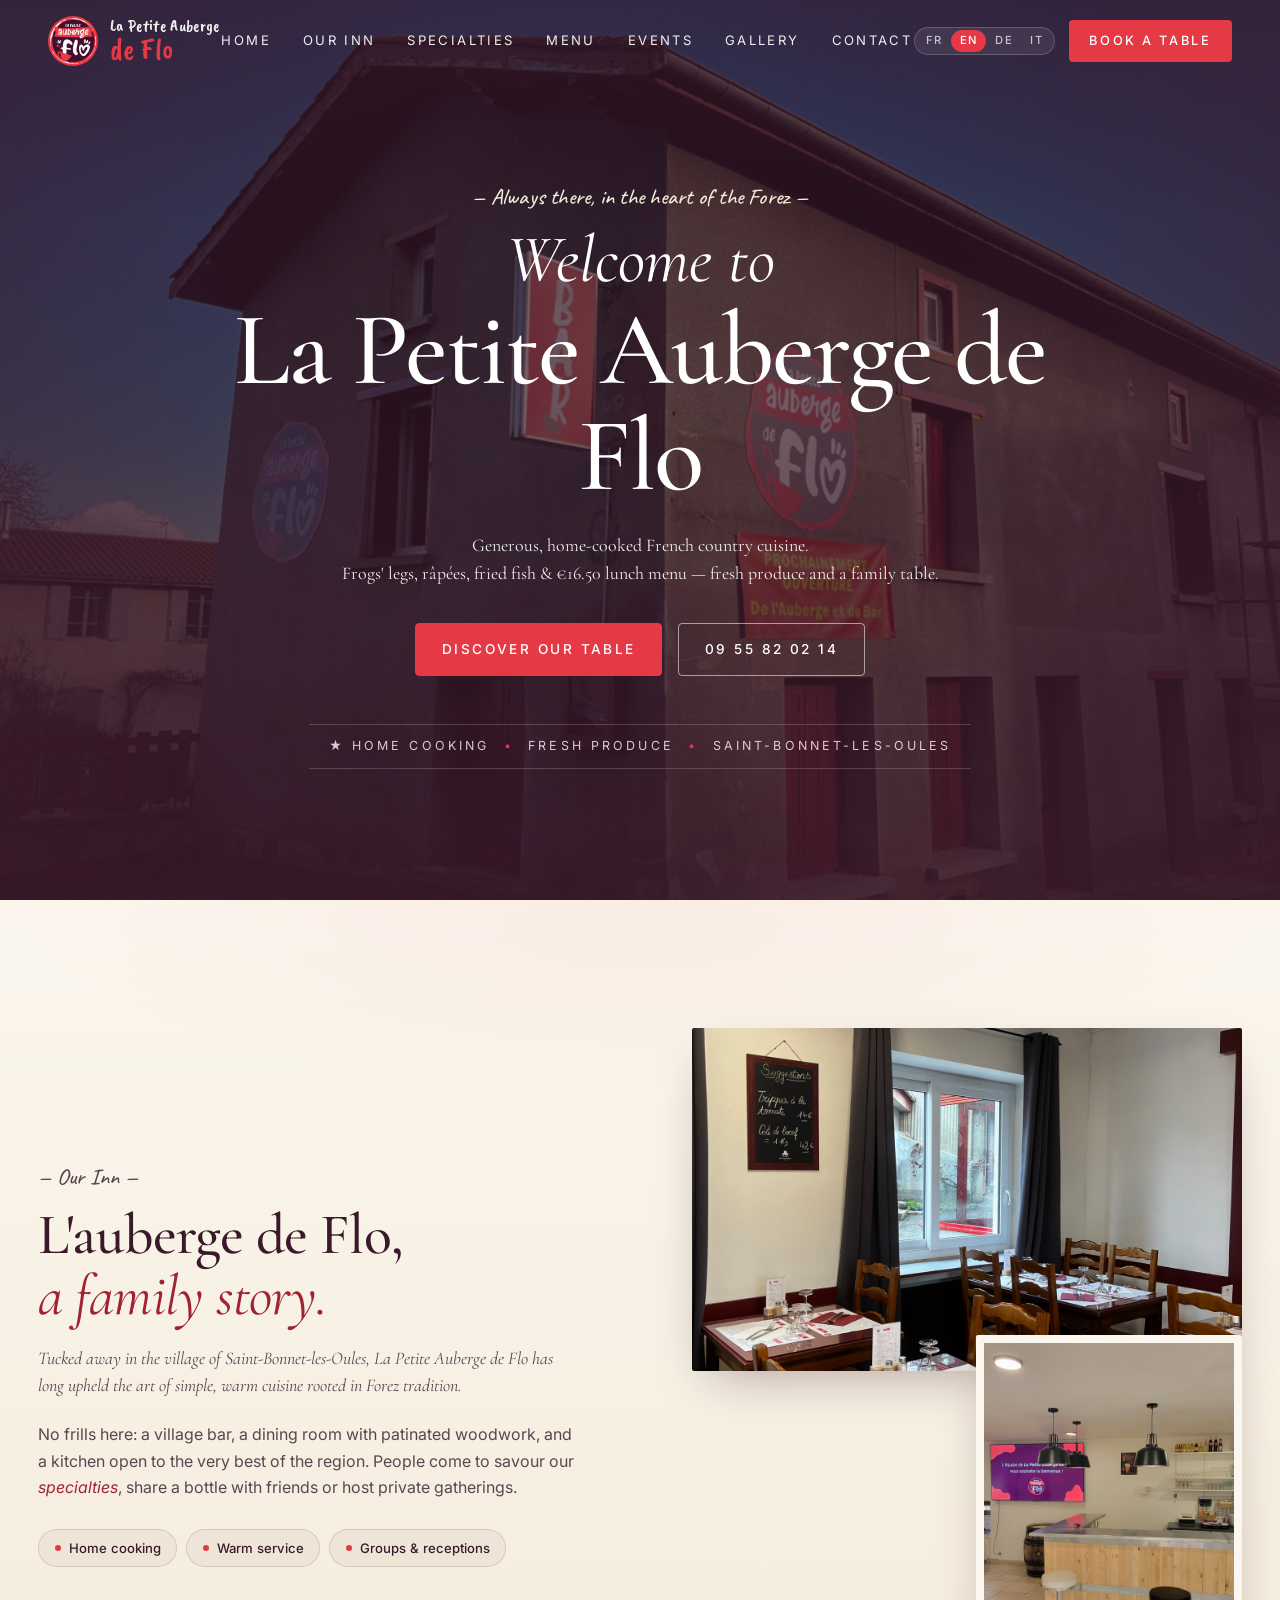
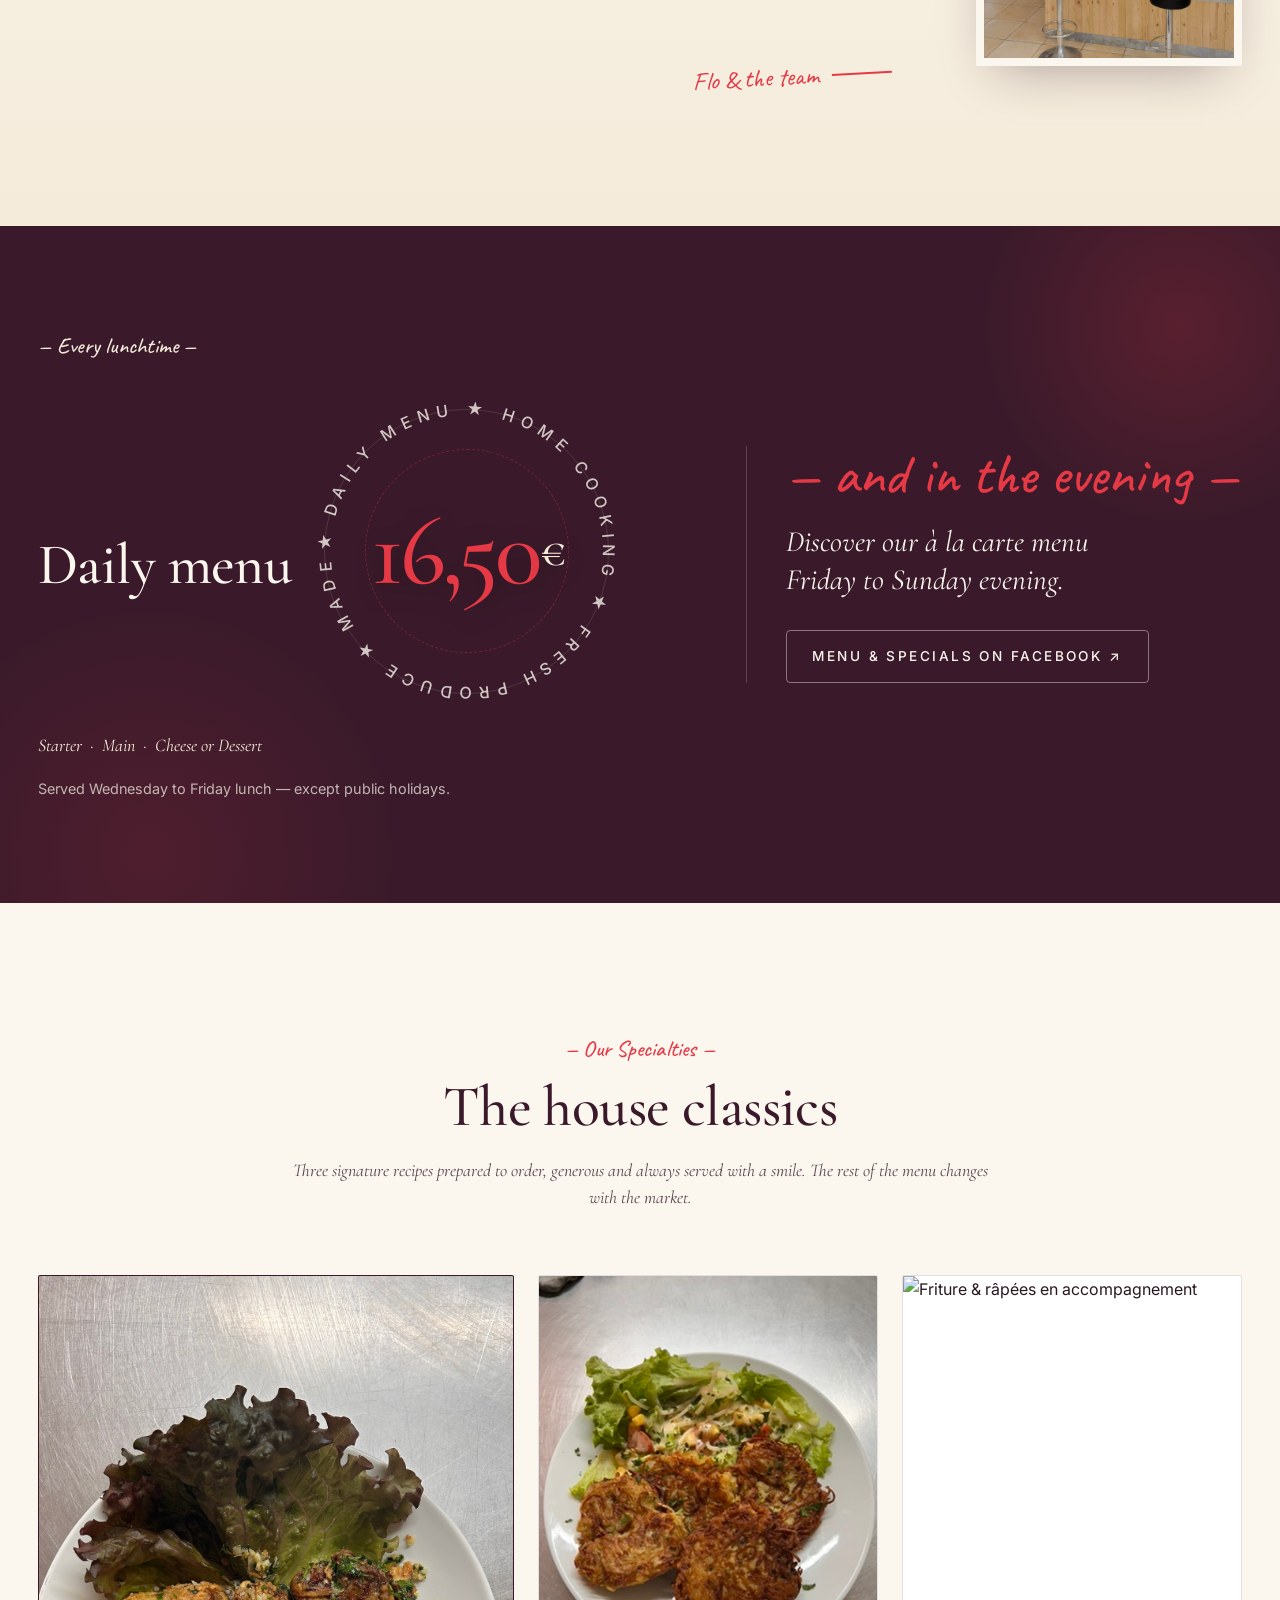
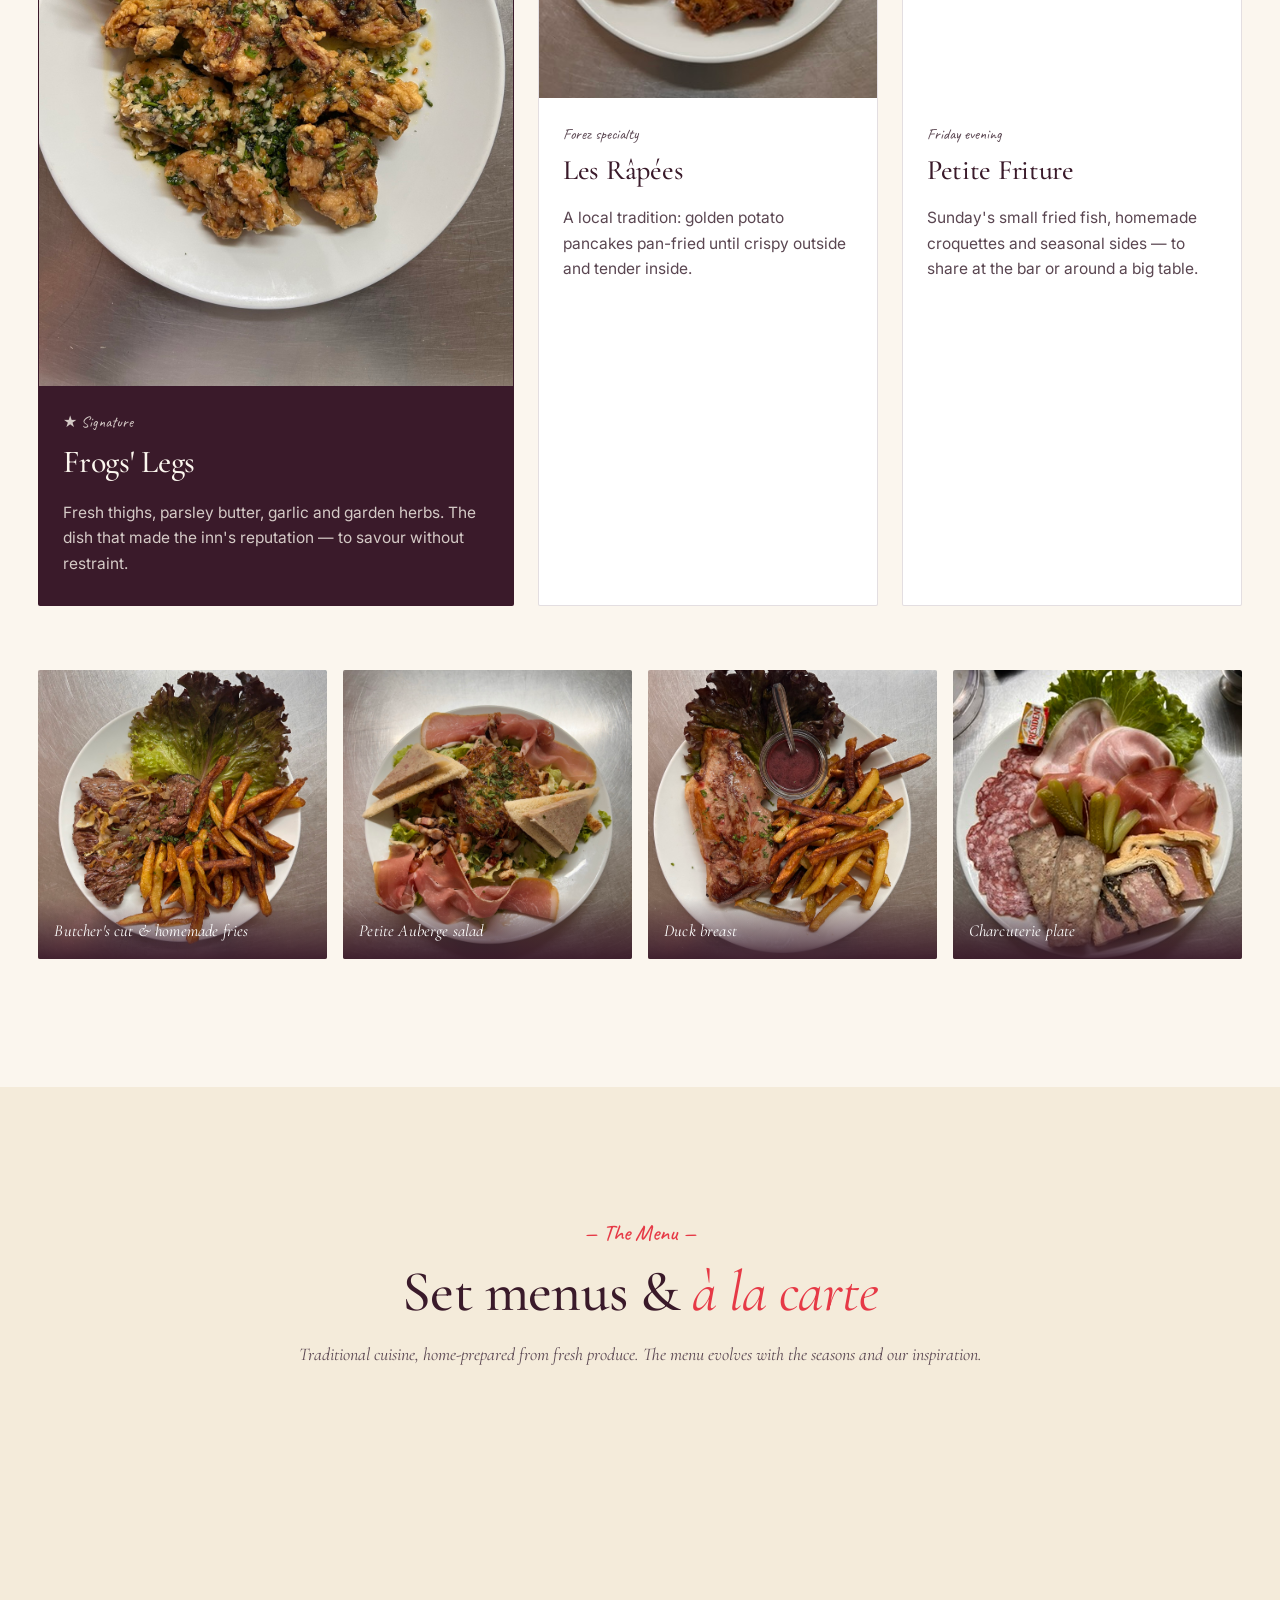
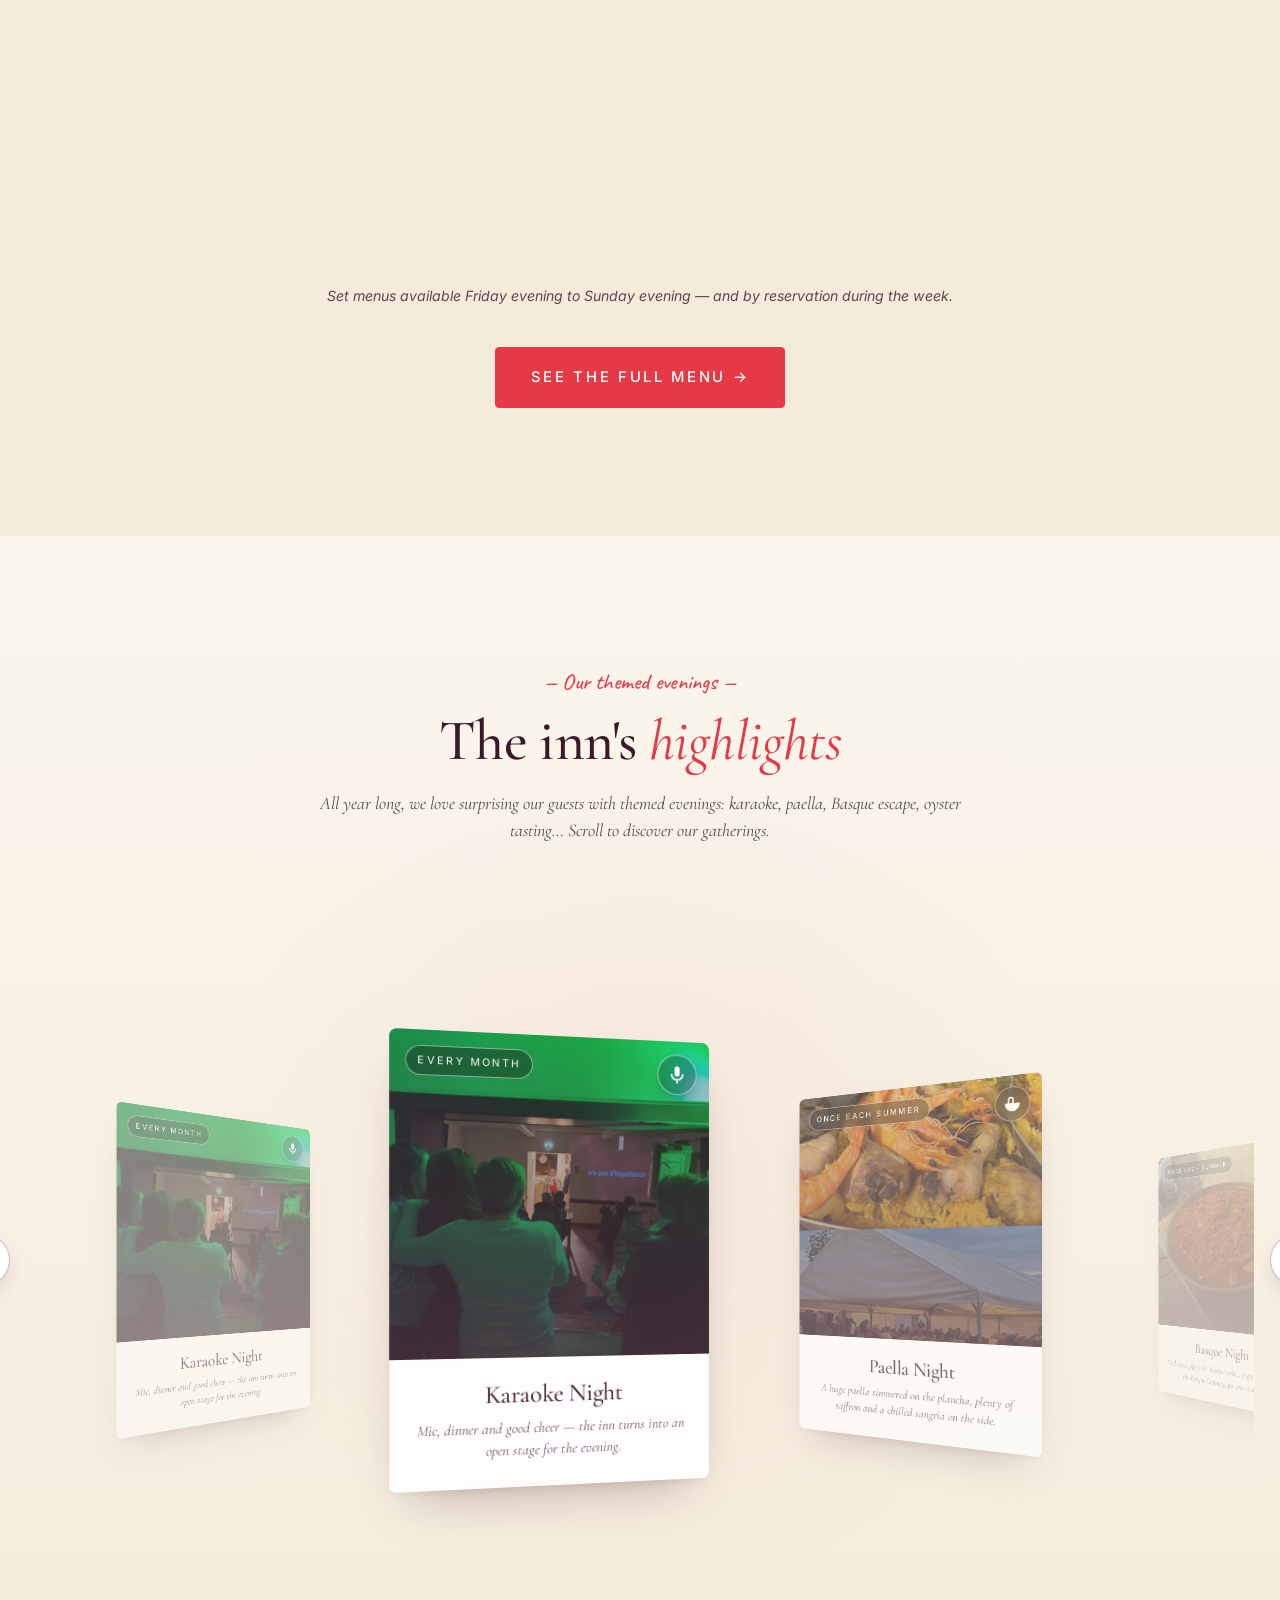
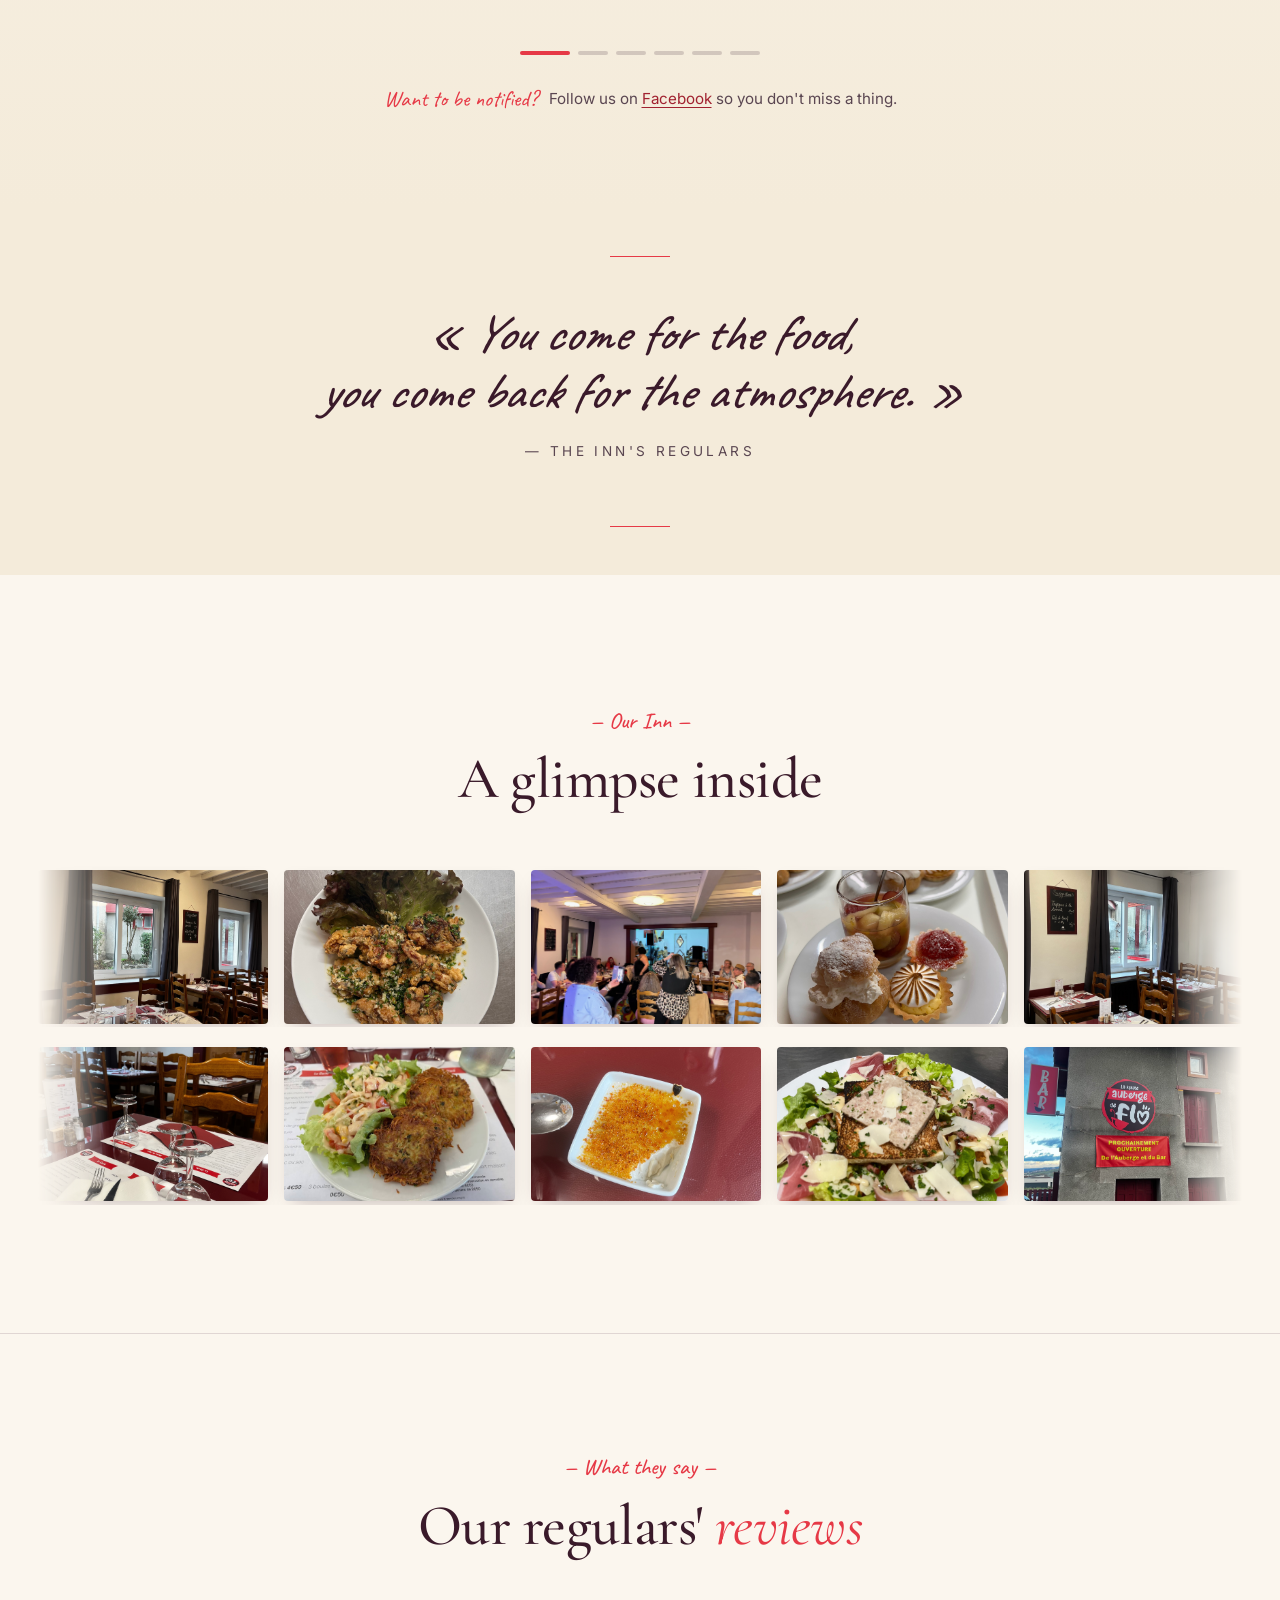
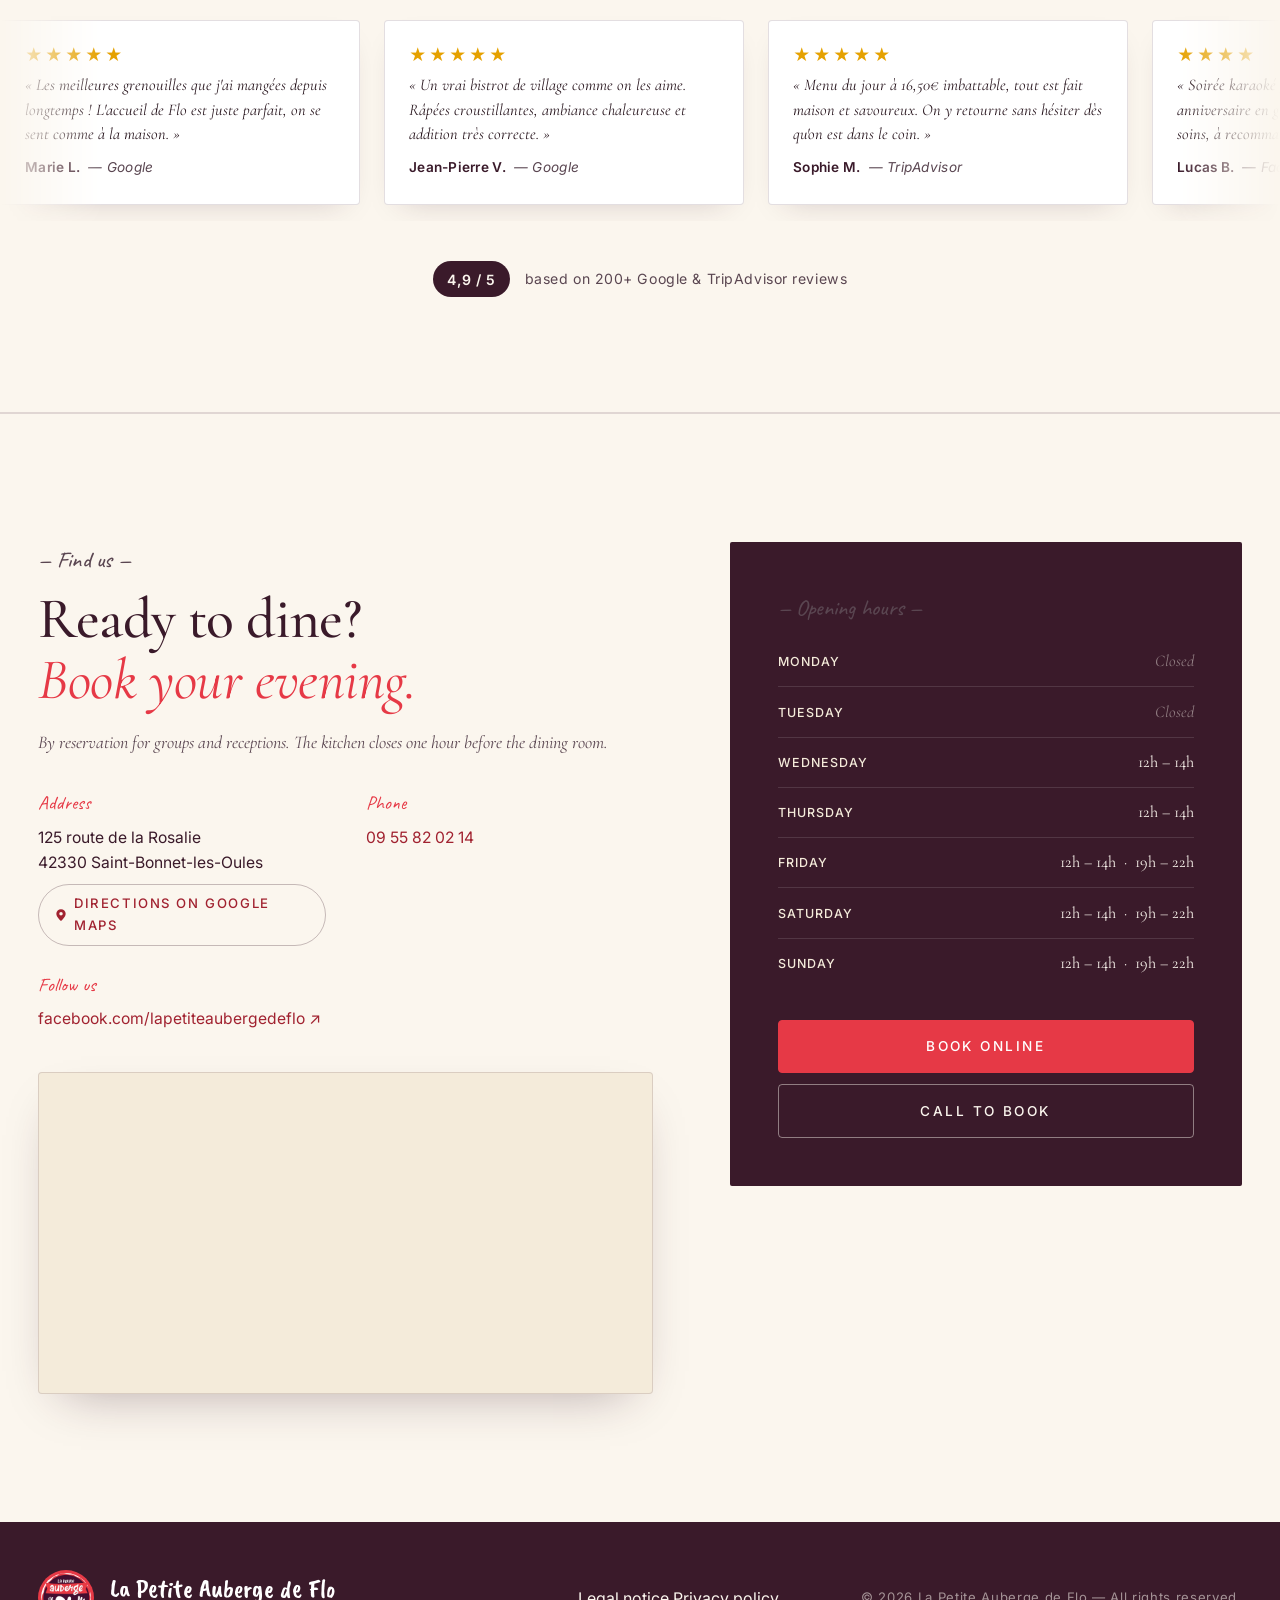
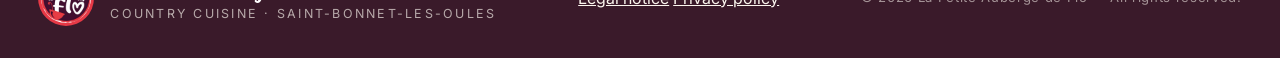
==== commit 72dbf6c6: "Add files via upload Final ?" ====
--- a/index.html
+++ b/index.html
@@ -103,7 +103,7 @@
         <img src="assets/salle1.jpg" alt="Salle de l'auberge, tables dressées" />
       </div>
       <div class="maison__frame maison__frame--small">
-        <img src="assets/salle2.jpg" alt="Table dressée avec menu du jour" />
+        <img src="assets/Bar.jpg" alt="Table dressée avec menu du jour" />
       </div>
       <div class="maison__signature">
         <span class="caveat" data-i18n="maison.signature">Flo &amp; son équipe</span>
@@ -185,12 +185,12 @@
 
     <article class="dish">
       <div class="dish__img">
-        <img src="assets/menu_rapees.jpg" alt="Friture &amp; râpées en accompagnement" />
+        <img src="assets/fritures.jpg" alt="Friture &amp; râpées en accompagnement" />
       </div>
       <div class="dish__body">
-        <p class="dish__tag" data-i18n="spe.friture.tag">Vendredi soir</p>
+        <p class="dish__tag" data-i18n="spe.friture.tag">Petit Poisson/p>
         <h3 data-i18n="spe.friture.name">La Friture</h3>
-        <p data-i18n="spe.friture.desc">Petite friture du dimanche, croquettes maison et accompagnements de saison —
+        <p data-i18n="spe.friture.desc">Petite friture du dimanche —
         à partager au comptoir ou en grande tablée.</p>
       </div>
     </article>
@@ -448,25 +448,25 @@
       <!-- Original set (10 photos) -->
       <img class="galerie__photo" src="assets/salle3.jpg"          alt="Suggestion du jour à l'ardoise" loading="lazy" />
       <img class="galerie__photo" src="assets/grenouilles_plat.jpg" alt="Grenouilles persillade généreuse" loading="lazy" />
-      <img class="galerie__photo" src="assets/menu_rapees2.jpg"     alt="Râpées dorées en service" loading="lazy" />
-      <img class="galerie__photo" src="assets/salade.jpg"           alt="Salade Petite Auberge" loading="lazy" />
+      <img class="galerie__photo" src="assets/Karaoke.jpeg"     alt="karaoke loading="lazy" />
+      <img class="galerie__photo" src="assets/Dessert.jpg"           alt="dessert" loading="lazy" />
       <img class="galerie__photo" src="assets/salle1.jpg"           alt="Salle de l'auberge" loading="lazy" />
       <img class="galerie__photo" src="assets/magret.jpg"           alt="Magret de canard" loading="lazy" />
-      <img class="galerie__photo" src="assets/grenouilles_pan.jpg"  alt="Grenouilles à la poêle" loading="lazy" />
-      <img class="galerie__photo" src="assets/tarte_citron.jpg"     alt="Tarte au citron meringuée" loading="lazy" />
-      <img class="galerie__photo" src="assets/steak_frites.jpg"     alt="Pièce du boucher et frites maison" loading="lazy" />
-      <img class="galerie__photo" src="assets/assiette_charcuterie.jpeg" alt="Assiette de charcuterie" loading="lazy" />
+      <img class="galerie__photo" src="assets/Bar.jpg"  alt="Bar" loading="lazy" />
+      <img class="galerie__photo" src="assets/Gateau2.jpg"     alt="Gateau" loading="lazy" />
+      <img class="galerie__photo" src="assets/Vin2.jpg"     alt="Vin" loading="lazy" />
+      <img class="galerie__photo" src="assets/BasqueEquipe.jpg" alt="equipe Basque" loading="lazy" />
       <!-- Duplicate for seamless infinite loop -->
       <img class="galerie__photo" src="assets/salle3.jpg"          alt="" aria-hidden="true" loading="lazy" />
       <img class="galerie__photo" src="assets/grenouilles_plat.jpg" alt="" aria-hidden="true" loading="lazy" />
-      <img class="galerie__photo" src="assets/menu_rapees2.jpg"     alt="" aria-hidden="true" loading="lazy" />
-      <img class="galerie__photo" src="assets/salade.jpg"           alt="" aria-hidden="true" loading="lazy" />
+      <img class="galerie__photo" src="assets/Karaoke.jpeg"     alt="" aria-hidden="true" loading="lazy" />
+      <img class="galerie__photo" src="assets/Dessert.jpg"           alt="" aria-hidden="true" loading="lazy" />
       <img class="galerie__photo" src="assets/salle1.jpg"           alt="" aria-hidden="true" loading="lazy" />
       <img class="galerie__photo" src="assets/magret.jpg"           alt="" aria-hidden="true" loading="lazy" />
-      <img class="galerie__photo" src="assets/grenouilles_pan.jpg"  alt="" aria-hidden="true" loading="lazy" />
-      <img class="galerie__photo" src="assets/tarte_citron.jpg"     alt="" aria-hidden="true" loading="lazy" />
-      <img class="galerie__photo" src="assets/steak_frites.jpg"     alt="" aria-hidden="true" loading="lazy" />
-      <img class="galerie__photo" src="assets/assiette_charcuterie.jpeg" alt="" aria-hidden="true" loading="lazy" />
+      <img class="galerie__photo" src="assets/Bar.jpg"  alt="" aria-hidden="true" loading="lazy" />
+      <img class="galerie__photo" src="assets/Gateau2.jpg"     alt="" aria-hidden="true" loading="lazy" />
+      <img class="galerie__photo" src="assets/Vin2.jpg"     alt="" aria-hidden="true" loading="lazy" />
+      <img class="galerie__photo" src="assets/BasqueEquipe.jpg" alt="" aria-hidden="true" loading="lazy" />
     </div>
   </div>
 
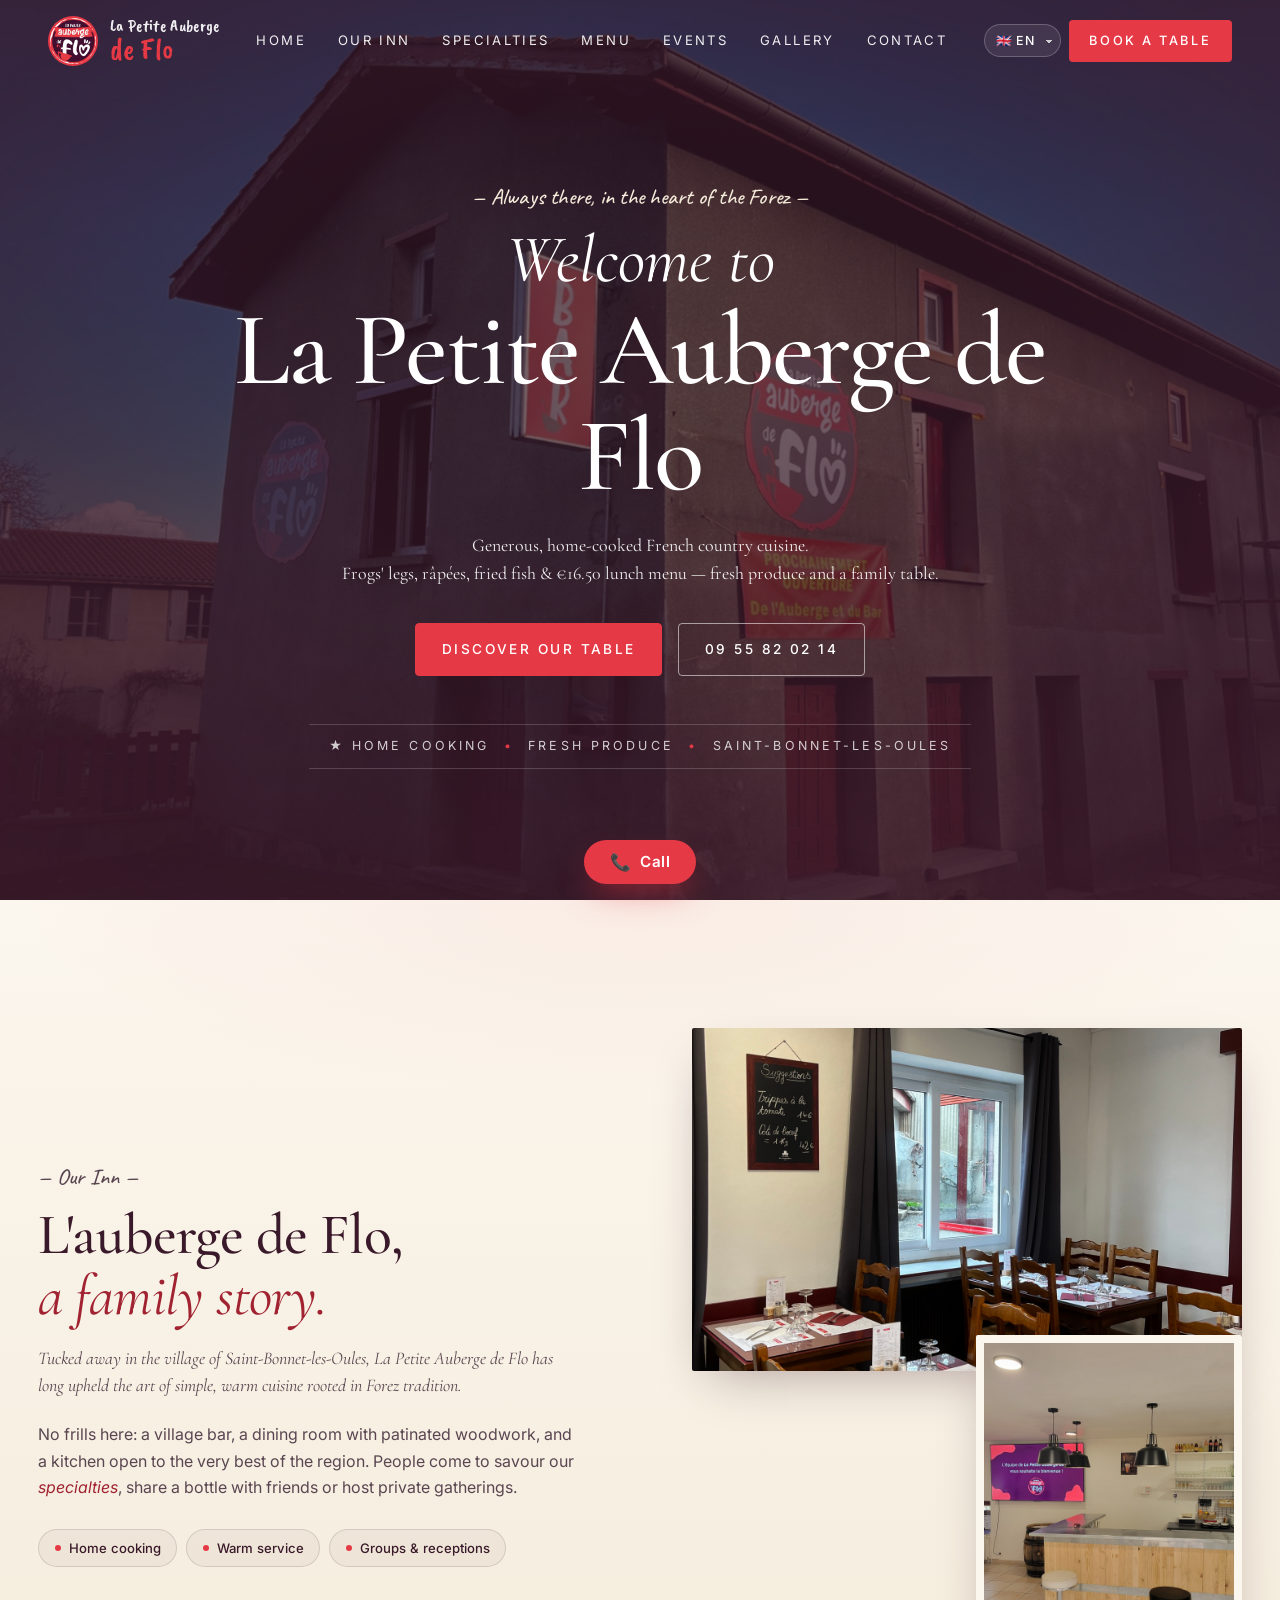
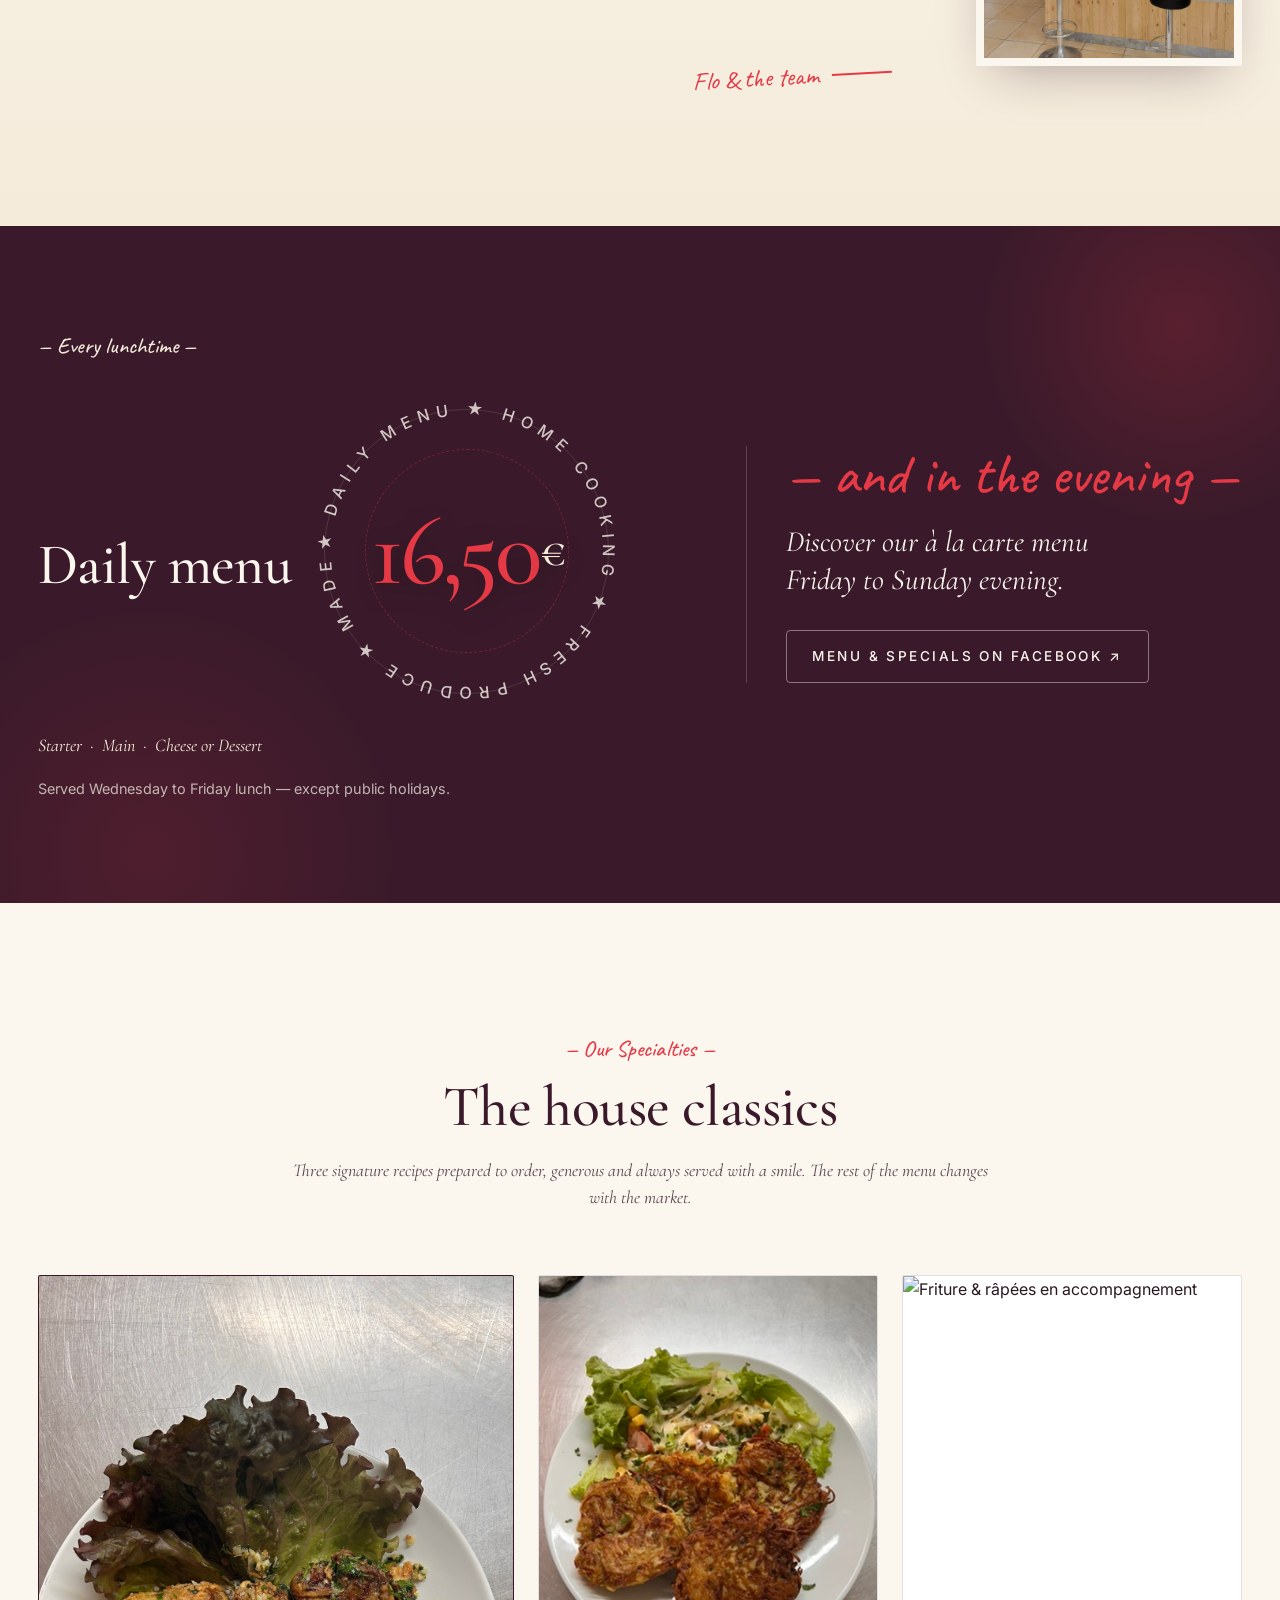
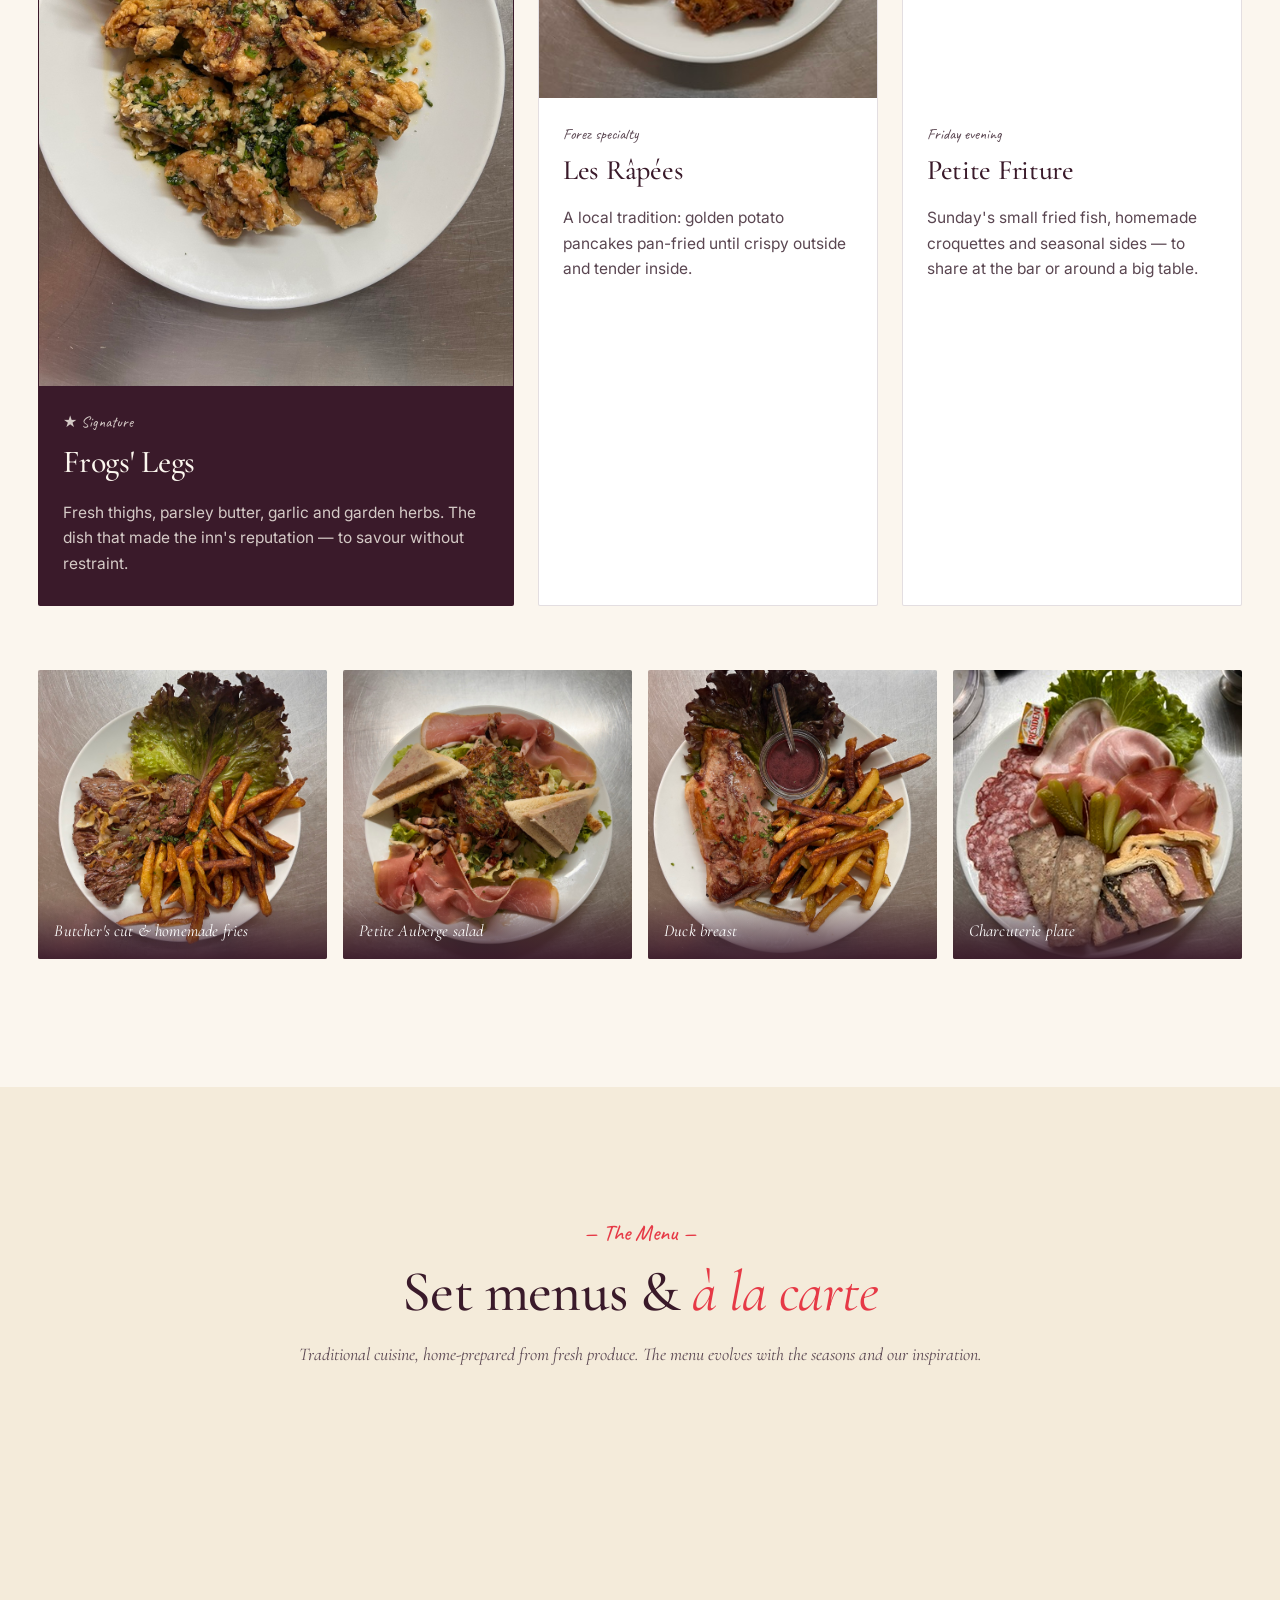
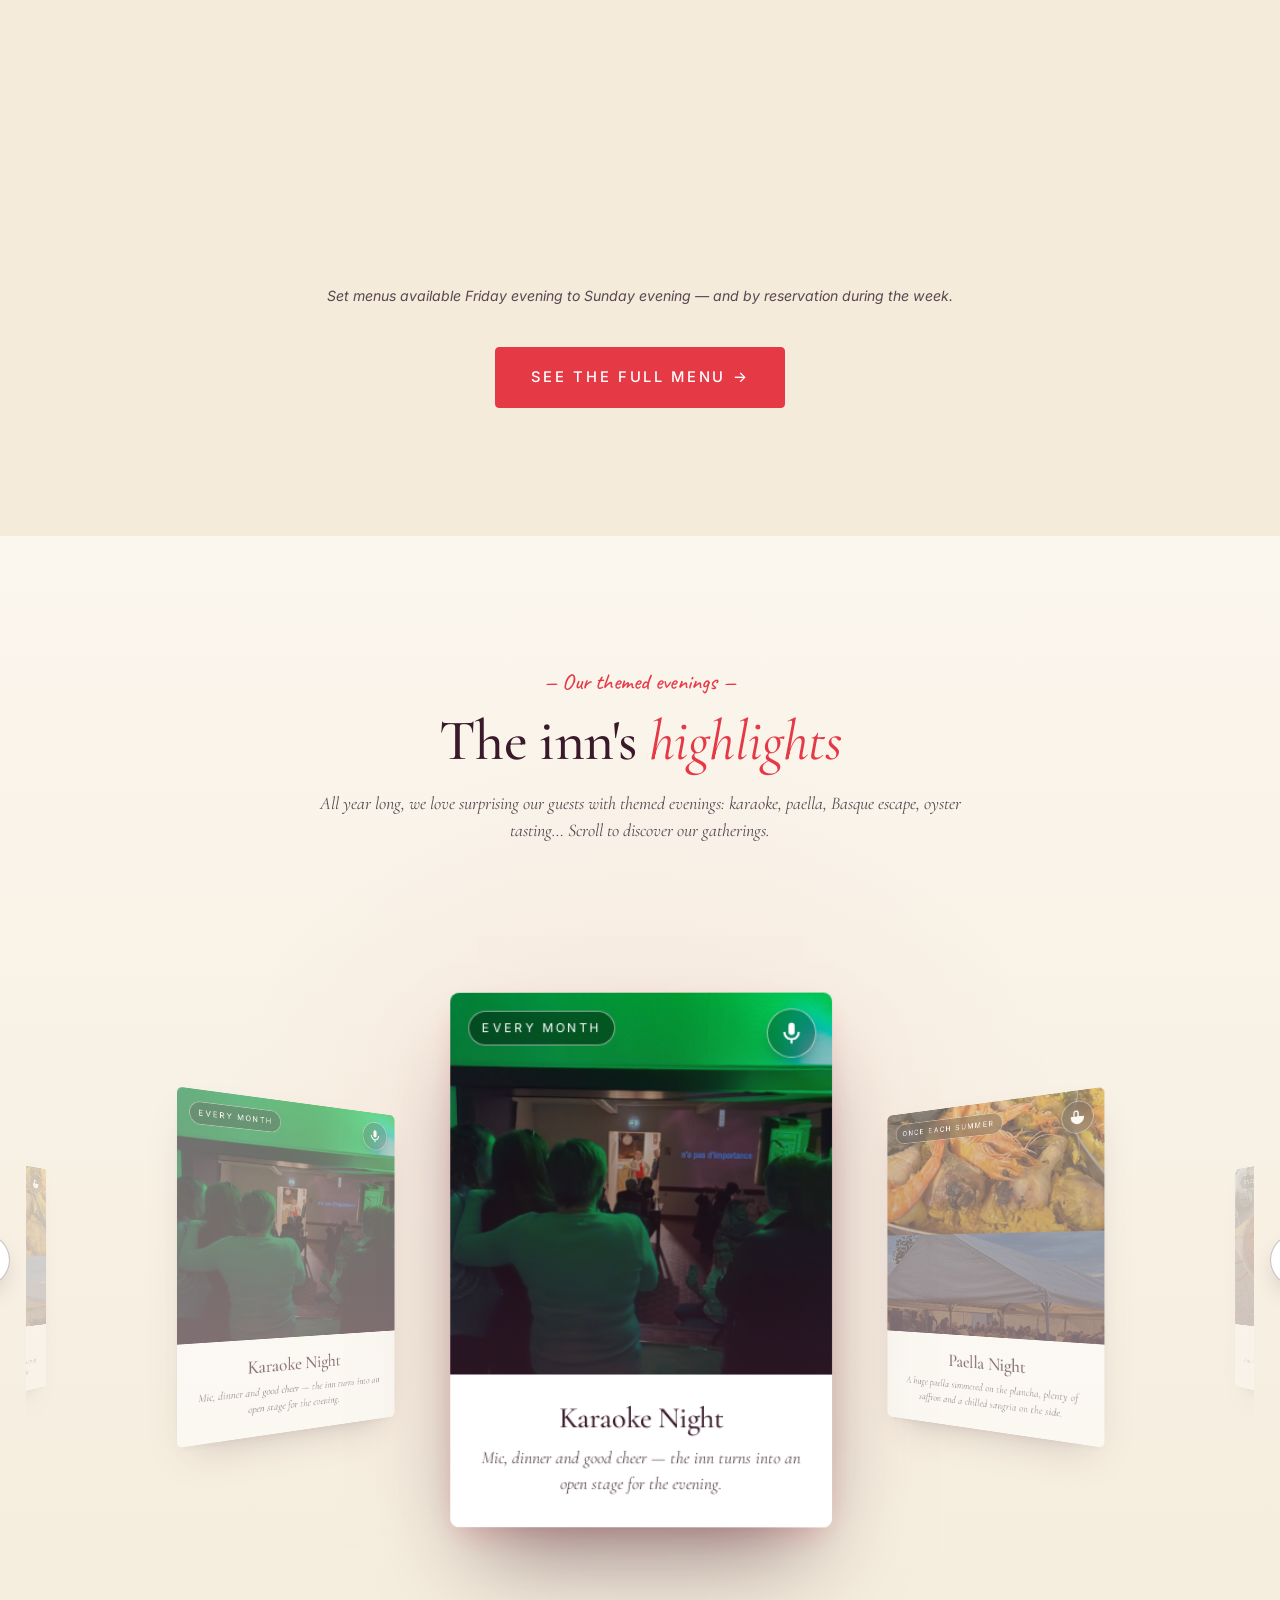
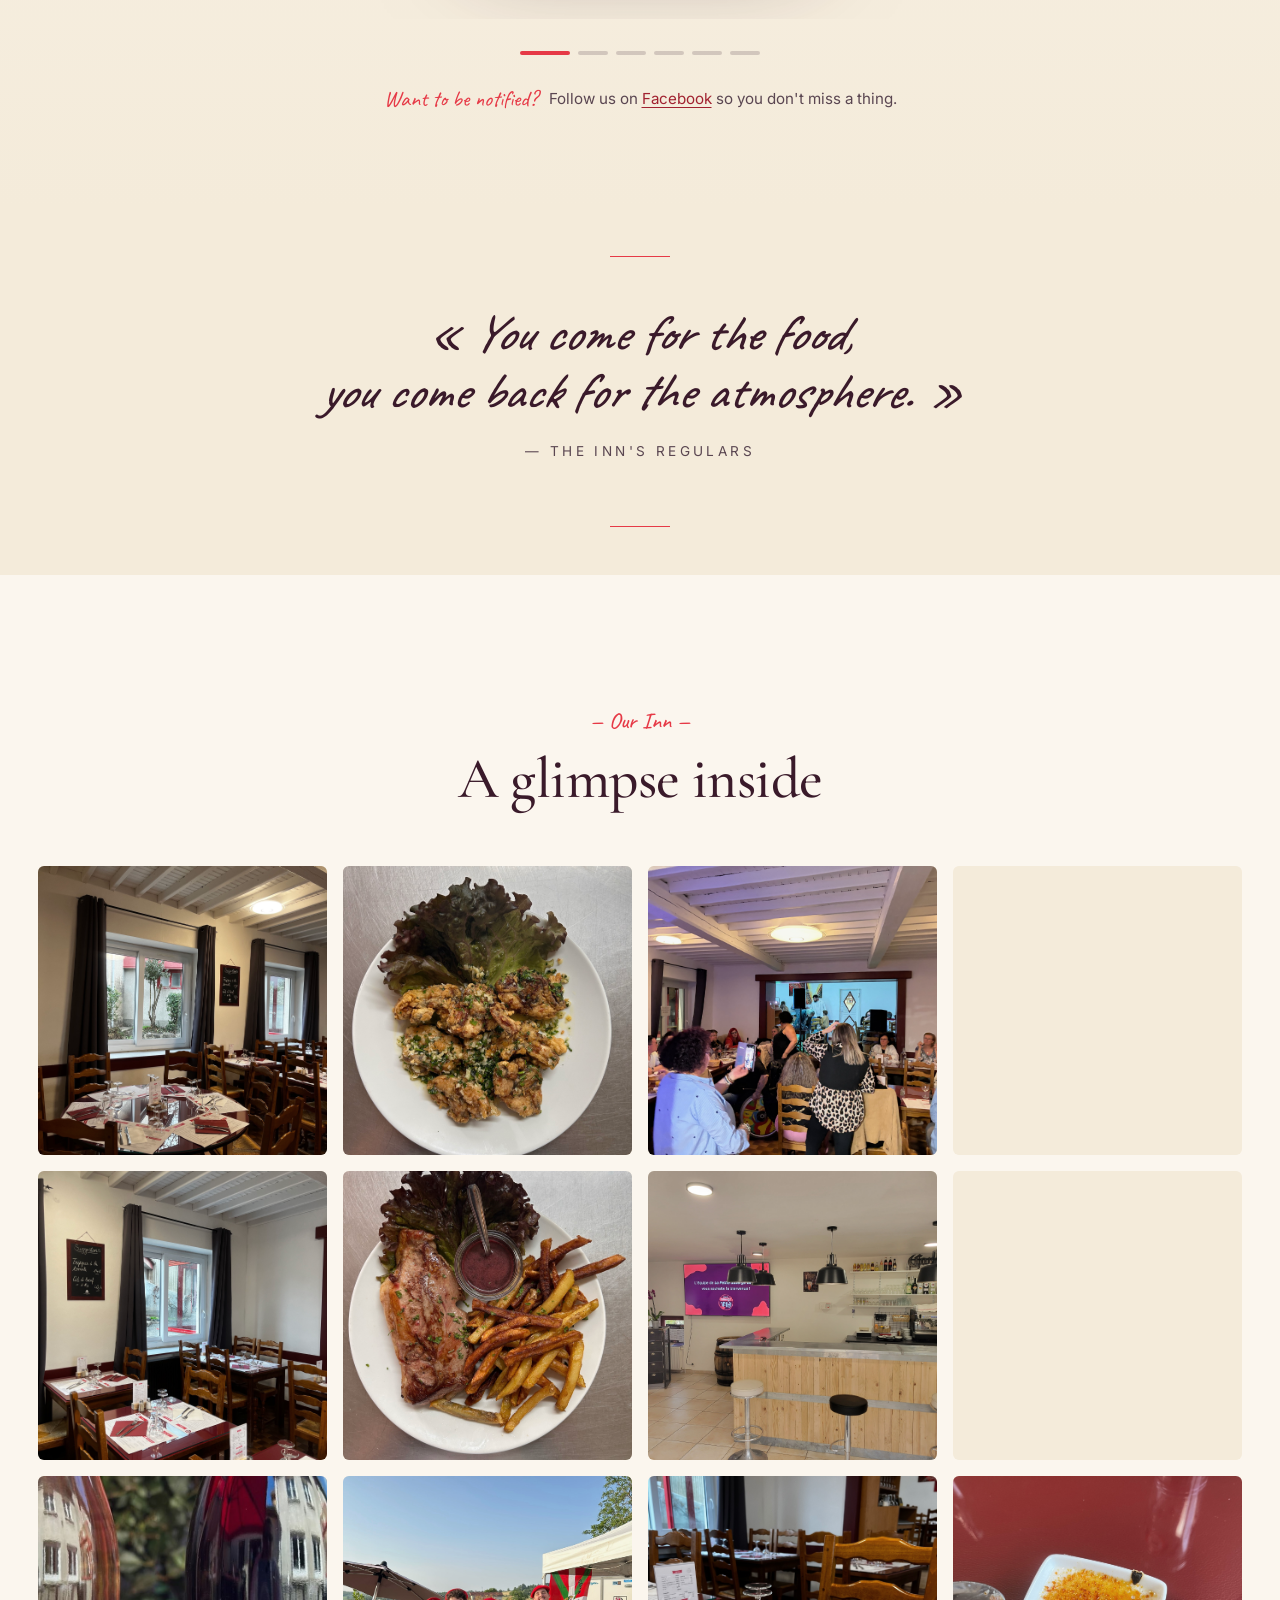
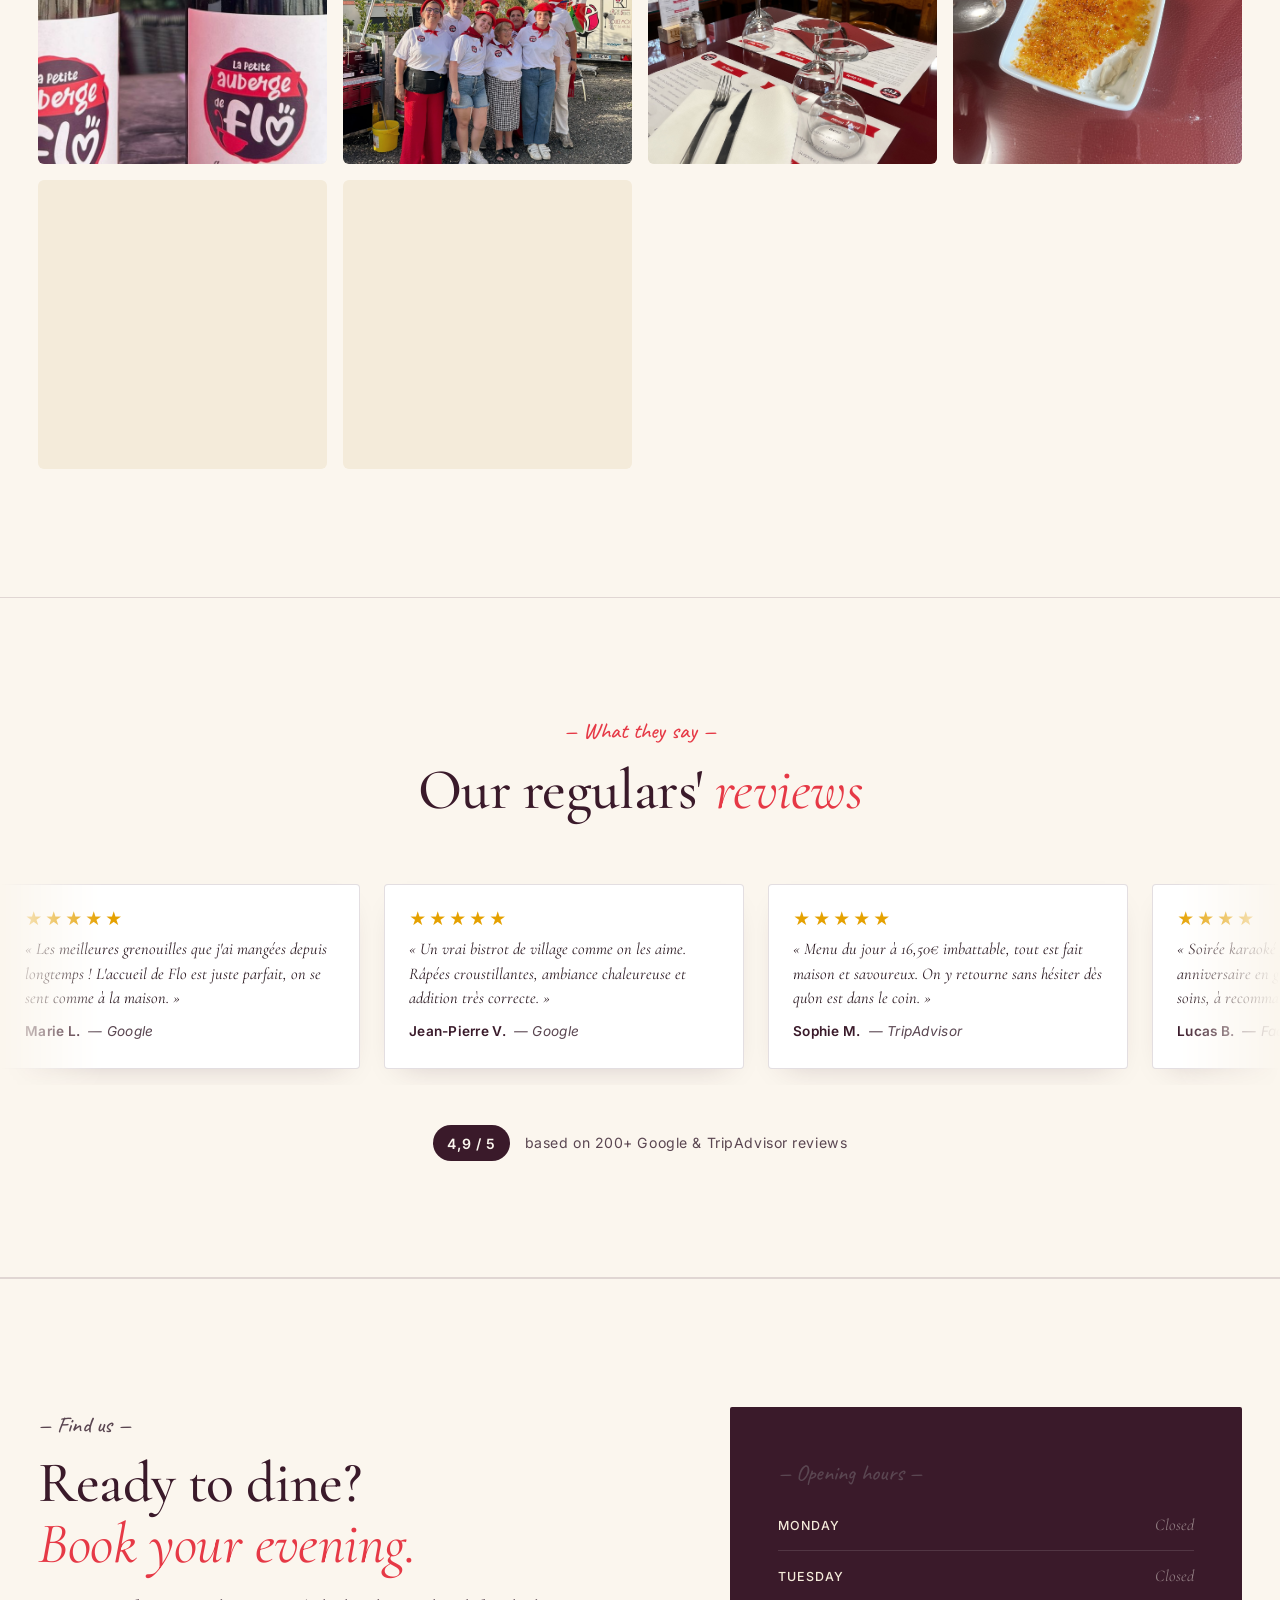
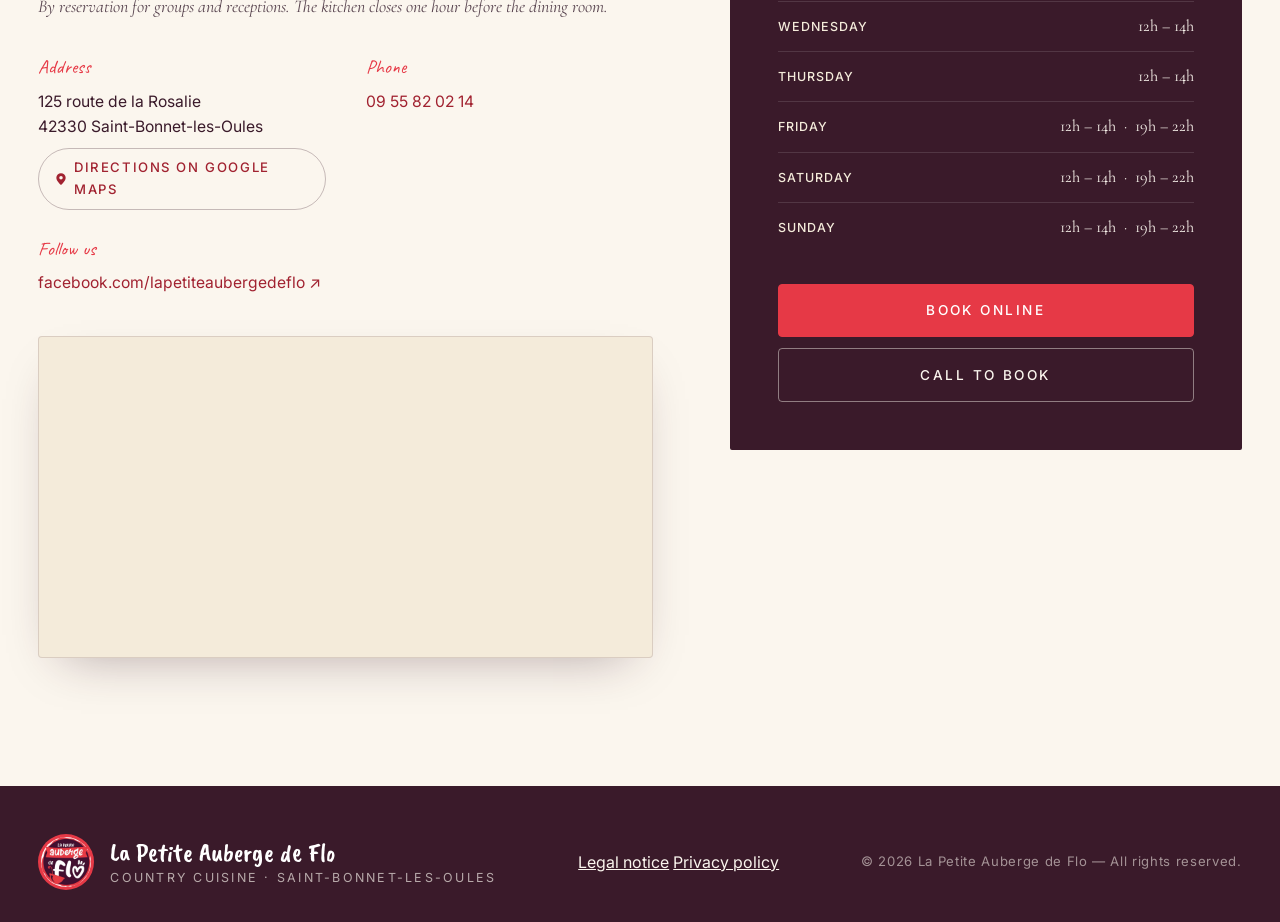
==== commit 796d137a: "Add files via upload" ====
--- a/index.html
+++ b/index.html
@@ -32,13 +32,18 @@
     <a href="#galerie" data-i18n="nav.galerie">Galerie</a>
     <a href="#contact" data-i18n="nav.contact">Contact</a>
   </nav>
-  <div class="lang-switch" role="group" aria-label="Choisir la langue">
-    <button type="button" data-lang="fr" class="is-active">FR</button>
-    <button type="button" data-lang="en">EN</button>
-    <button type="button" data-lang="de">DE</button>
-    <button type="button" data-lang="it">IT</button>
-  </div>
-  <a class="nav__cta" href="reservation.html" data-i18n="nav.reserve">Réserver</a>
+  <!-- Right-side actions : compact lang dropdown + Réserver CTA (paired) -->
+  <div class="nav__actions">
+    <div class="lang-switch" data-lang-switch>
+      <select class="lang-switch__select" id="langSelectTop" aria-label="Choisir la langue">
+        <option value="fr">🇫🇷 FR</option>
+        <option value="en">🇬🇧 EN</option>
+        <option value="de">🇩🇪 DE</option>
+        <option value="it">🇮🇹 IT</option>
+      </select>
+    </div>
+    <a class="nav__cta" href="reservation.html" data-i18n="nav.reserve">Réserver</a>
+  </div>
 </header>
 
 <!-- HERO -->
@@ -420,6 +425,70 @@
     <button class="events__dot" data-event-go="5" aria-label="Aller à Soirée Cochon"></button>
   </div>
 
+  <!-- MOBILE-ONLY : static vertical list (no carousel, no animation) -->
+  <ul class="events__list" aria-label="Liste des soirées de l'auberge">
+    <li class="event-row">
+      <div class="event-row__art event-card__art" aria-hidden="true">
+        <span class="event-card__icon"><svg viewBox="0 0 24 24" width="22" height="22" fill="currentColor"><path d="M12 14a3 3 0 0 0 3-3V5a3 3 0 0 0-6 0v6a3 3 0 0 0 3 3zm6-3a6 6 0 1 1-12 0H4a8 8 0 0 0 7 7.93V22h2v-3.07A8 8 0 0 0 20 11h-2z"/></svg></span>
+      </div>
+      <div class="event-row__body">
+        <span class="event-row__tag" data-i18n="events.karaoke.tag">Tous les mois</span>
+        <h3 data-i18n="events.karaoke.name">Soirée Karaoké</h3>
+        <p data-i18n="events.karaoke.desc">Micro, dîner et bonne humeur — l'auberge se transforme en scène ouverte le temps d'une soirée.</p>
+      </div>
+    </li>
+    <li class="event-row">
+      <div class="event-row__art event-card__art event-card__art--paella" aria-hidden="true">
+        <span class="event-card__icon"><svg viewBox="0 0 24 24" width="22" height="22" fill="currentColor"><path d="M21 11h-7V6a4 4 0 0 0-8 0v5H3a1 1 0 0 0-1 1 10 10 0 0 0 20 0 1 1 0 0 0-1-1zM8 6a2 2 0 0 1 4 0v5H8z"/></svg></span>
+      </div>
+      <div class="event-row__body">
+        <span class="event-row__tag" data-i18n="events.paella.tag">Une fois en été</span>
+        <h3 data-i18n="events.paella.name">Soirée Paella</h3>
+        <p data-i18n="events.paella.desc">Une paella géante mijotée à la plancha, du safran à profusion et une sangria fraîche en accompagnement.</p>
+      </div>
+    </li>
+    <li class="event-row">
+      <div class="event-row__art event-card__art event-card__art--basque" aria-hidden="true">
+        <span class="event-card__icon"><svg viewBox="0 0 64 64" width="22" height="22" fill="currentColor"><path d="M32 32 L32 6 Q26 6 26 12 L26 26 L12 26 Q6 26 6 32 Z"/><path d="M32 32 L58 32 Q58 26 52 26 L38 26 L38 12 Q38 6 32 6 Z"/><path d="M32 32 L32 58 Q38 58 38 52 L38 38 L52 38 Q58 38 58 32 Z"/><path d="M32 32 L6 32 Q6 38 12 38 L26 38 L26 52 Q26 58 32 58 Z"/></svg></span>
+      </div>
+      <div class="event-row__body">
+        <span class="event-row__tag" data-i18n="events.basque.tag">Une fois en été</span>
+        <h3 data-i18n="events.basque.name">Soirée Basque</h3>
+        <p data-i18n="events.basque.desc">Axoa de veau, piperade, gâteau basque… une virée gourmande au cœur du Pays Basque, l'espace d'une soirée.</p>
+      </div>
+    </li>
+    <li class="event-row">
+      <div class="event-row__art event-card__art event-card__art--huitres" aria-hidden="true">
+        <span class="event-card__icon"><svg viewBox="0 0 24 24" width="22" height="22" fill="none" stroke="currentColor" stroke-width="1.8" stroke-linecap="round" stroke-linejoin="round"><path d="M2 9 C4 6, 6 6, 8 9 S12 12, 14 9 S18 6, 20 9"/><path d="M2 15 C4 12, 6 12, 8 15 S12 18, 14 15 S18 12, 20 15"/></svg></span>
+      </div>
+      <div class="event-row__body">
+        <span class="event-row__tag" data-i18n="events.huitres.tag">Pendant les fêtes</span>
+        <h3 data-i18n="events.huitres.name">Huitre</h3>
+        <p data-i18n="events.huitres.desc">Dégustation d'huîtres fraîches arrivées du matin, accompagnées d'un verre de vin blanc sec.</p>
+      </div>
+    </li>
+    <li class="event-row">
+      <div class="event-row__art event-card__art event-card__art--foie-gras" aria-hidden="true">
+        <span class="event-card__icon"><svg viewBox="0 0 24 24" width="22" height="22" fill="currentColor"><path d="M12 2.5c-2.6 0-4.7 1.4-5.8 3.4C4.8 6 3.7 6.6 3 7.7 2 9.4 2.1 11.6 3.2 13.2c.4.6 1 1 1.6 1.3-.2 1.7.4 3.5 1.8 4.7C7.9 20.5 9.9 21.5 12 21.5s4.1-1 5.4-2.3c1.4-1.2 2-3 1.8-4.7.6-.3 1.2-.7 1.6-1.3 1.1-1.6 1.2-3.8.2-5.5-.7-1.1-1.8-1.7-3.2-1.8C16.7 3.9 14.6 2.5 12 2.5z"/></svg></span>
+      </div>
+      <div class="event-row__body">
+        <span class="event-row__tag" data-i18n="events.foiegras.tag">Pendant les fêtes</span>
+        <h3 data-i18n="events.foiegras.name">Foie gras</h3>
+        <p data-i18n="events.foiegras.desc">Foie gras mi-cuit, chutney de figues et pain d'épices toasté — la soirée gourmande de l'année.</p>
+      </div>
+    </li>
+    <li class="event-row">
+      <div class="event-row__art event-card__art event-card__art--cochon" aria-hidden="true">
+        <span class="event-card__icon"><svg viewBox="0 0 24 24" width="22" height="22" fill="currentColor"><path d="M12 2c0 3-3 4.5-3 7.5 0 1.2.6 2 1.4 2.5-.4-1.5.6-2.6 1.6-2.6.8 0 1.5.6 1.5 1.5 0 1.2-1 1.6-1 2.6 0 .9.7 1.5 1.5 1.5 1.1 0 2.5-.8 2.5-3 0-2.5-2-4-2-7 0-1.5.8-2.5 1-3-1 .4-2 1-3 2-1 1-1.5 2-1.5 3.5C10 6 12 4.5 12 2z"/></svg></span>
+      </div>
+      <div class="event-row__body">
+        <span class="event-row__tag" data-i18n="events.cochon.tag">Une fois en été</span>
+        <h3 data-i18n="events.cochon.name">Soirée Cochon</h3>
+        <p data-i18n="events.cochon.desc">Cochon rôti à la broche, pommes sarladaises et confitures maison — un festin à partager en grande tablée.</p>
+      </div>
+    </li>
+  </ul>
+
   <p class="events__note">
     <span class="caveat" data-i18n="events.note.script">Envie d'être prévenu(e) ?</span>
     <span data-i18n="events.note.text">Suivez-nous sur</span>
@@ -440,61 +509,59 @@
     <p class="eyebrow" data-i18n="galerie.eyebrow">— Notre Auberge —</p>
     <h2 class="h-section" data-i18n="galerie.title">Un coup d'œil dans la salle</h2>
   </div>
-  <!-- Two horizontally-scrolling strips, drifting in opposite directions.
-       The track is duplicated (aria-hidden copies) so translateX -50%
-       loops seamlessly. Pause on hover. -->
-  <div class="galerie__strip galerie__strip--ltr" aria-label="Photos du restaurant — ligne 1">
-    <div class="galerie__track">
-      <!-- Original set (10 photos) -->
-      <img class="galerie__photo" src="assets/salle3.jpg"          alt="Suggestion du jour à l'ardoise" loading="lazy" />
-      <img class="galerie__photo" src="assets/grenouilles_plat.jpg" alt="Grenouilles persillade généreuse" loading="lazy" />
-      <img class="galerie__photo" src="assets/Karaoke.jpeg"     alt="karaoke loading="lazy" />
-      <img class="galerie__photo" src="assets/Dessert.jpg"           alt="dessert" loading="lazy" />
-      <img class="galerie__photo" src="assets/salle1.jpg"           alt="Salle de l'auberge" loading="lazy" />
-      <img class="galerie__photo" src="assets/magret.jpg"           alt="Magret de canard" loading="lazy" />
-      <img class="galerie__photo" src="assets/Bar.jpg"  alt="Bar" loading="lazy" />
-      <img class="galerie__photo" src="assets/Gateau2.jpg"     alt="Gateau" loading="lazy" />
-      <img class="galerie__photo" src="assets/Vin2.jpg"     alt="Vin" loading="lazy" />
-      <img class="galerie__photo" src="assets/BasqueEquipe.jpg" alt="equipe Basque" loading="lazy" />
-      <!-- Duplicate for seamless infinite loop -->
-      <img class="galerie__photo" src="assets/salle3.jpg"          alt="" aria-hidden="true" loading="lazy" />
-      <img class="galerie__photo" src="assets/grenouilles_plat.jpg" alt="" aria-hidden="true" loading="lazy" />
-      <img class="galerie__photo" src="assets/Karaoke.jpeg"     alt="" aria-hidden="true" loading="lazy" />
-      <img class="galerie__photo" src="assets/Dessert.jpg"           alt="" aria-hidden="true" loading="lazy" />
-      <img class="galerie__photo" src="assets/salle1.jpg"           alt="" aria-hidden="true" loading="lazy" />
-      <img class="galerie__photo" src="assets/magret.jpg"           alt="" aria-hidden="true" loading="lazy" />
-      <img class="galerie__photo" src="assets/Bar.jpg"  alt="" aria-hidden="true" loading="lazy" />
-      <img class="galerie__photo" src="assets/Gateau2.jpg"     alt="" aria-hidden="true" loading="lazy" />
-      <img class="galerie__photo" src="assets/Vin2.jpg"     alt="" aria-hidden="true" loading="lazy" />
-      <img class="galerie__photo" src="assets/BasqueEquipe.jpg" alt="" aria-hidden="true" loading="lazy" />
-    </div>
-  </div>
-
-  <div class="galerie__strip galerie__strip--rtl" aria-label="Photos du restaurant — ligne 2">
-    <div class="galerie__track">
-      <!-- Original set (10 photos, different selection) -->
-      <img class="galerie__photo" src="assets/salle2.jpg"           alt="Table dressée avec menu" loading="lazy" />
-      <img class="galerie__photo" src="assets/rapees_pan.jpeg"      alt="Râpées dans la poêle" loading="lazy" />
-      <img class="galerie__photo" src="assets/creme_brulee.jpg"     alt="Crème brûlée maison" loading="lazy" />
-      <img class="galerie__photo" src="assets/salade1.jpg"          alt="Salade composée fraîche" loading="lazy" />
-      <img class="galerie__photo" src="assets/facade.jpg"           alt="Façade de l'auberge" loading="lazy" />
-      <img class="galerie__photo" src="assets/menu_rapees1.jpg"     alt="Râpées en grande assiette" loading="lazy" />
-      <img class="galerie__photo" src="assets/grenouilles_plat1.jpg" alt="Plat de grenouilles vue rapprochée" loading="lazy" />
-      <img class="galerie__photo" src="assets/steak_frites1.jpg"    alt="Steak frites à l'auberge" loading="lazy" />
-      <img class="galerie__photo" src="assets/rapees_pan2.jpg"      alt="Râpées en cuisson" loading="lazy" />
-      <img class="galerie__photo" src="assets/menu_rapees.jpg"      alt="Menu râpées complet" loading="lazy" />
-      <!-- Duplicate for seamless infinite loop -->
-      <img class="galerie__photo" src="assets/salle2.jpg"           alt="" aria-hidden="true" loading="lazy" />
-      <img class="galerie__photo" src="assets/rapees_pan.jpeg"      alt="" aria-hidden="true" loading="lazy" />
-      <img class="galerie__photo" src="assets/creme_brulee.jpg"     alt="" aria-hidden="true" loading="lazy" />
-      <img class="galerie__photo" src="assets/salade1.jpg"          alt="" aria-hidden="true" loading="lazy" />
-      <img class="galerie__photo" src="assets/facade.jpg"           alt="" aria-hidden="true" loading="lazy" />
-      <img class="galerie__photo" src="assets/menu_rapees1.jpg"     alt="" aria-hidden="true" loading="lazy" />
-      <img class="galerie__photo" src="assets/grenouilles_plat1.jpg" alt="" aria-hidden="true" loading="lazy" />
-      <img class="galerie__photo" src="assets/steak_frites1.jpg"    alt="" aria-hidden="true" loading="lazy" />
-      <img class="galerie__photo" src="assets/rapees_pan2.jpg"      alt="" aria-hidden="true" loading="lazy" />
-      <img class="galerie__photo" src="assets/menu_rapees.jpg"      alt="" aria-hidden="true" loading="lazy" />
-    </div>
+  <!-- Static grid : tap any photo to open the lightbox.
+       2 columns on mobile, 3 on tablet, 4 on desktop. -->
+  <div class="galerie__grid" data-gallery>
+    <button type="button" class="galerie__cell" data-gallery-item>
+      <img src="assets/salle3.jpg" alt="Suggestion du jour à l'ardoise" loading="lazy" decoding="async" />
+    </button>
+    <button type="button" class="galerie__cell" data-gallery-item>
+      <img src="assets/grenouilles_plat.jpg" alt="Grenouilles persillade généreuse" loading="lazy" decoding="async" />
+    </button>
+    <button type="button" class="galerie__cell" data-gallery-item>
+      <img src="assets/Karaoke.jpeg" alt="Soirée karaoké" loading="lazy" decoding="async" />
+    </button>
+    <button type="button" class="galerie__cell" data-gallery-item>
+      <img src="assets/Dessert.jpg" alt="Dessert maison" loading="lazy" decoding="async" />
+    </button>
+    <button type="button" class="galerie__cell" data-gallery-item>
+      <img src="assets/salle1.jpg" alt="Salle de l'auberge" loading="lazy" decoding="async" />
+    </button>
+    <button type="button" class="galerie__cell" data-gallery-item>
+      <img src="assets/magret.jpg" alt="Magret de canard" loading="lazy" decoding="async" />
+    </button>
+    <button type="button" class="galerie__cell" data-gallery-item>
+      <img src="assets/Bar.jpg" alt="Le bar de l'auberge" loading="lazy" decoding="async" />
+    </button>
+    <button type="button" class="galerie__cell" data-gallery-item>
+      <img src="assets/Gateau2.jpg" alt="Gâteau maison" loading="lazy" decoding="async" />
+    </button>
+    <button type="button" class="galerie__cell" data-gallery-item>
+      <img src="assets/Vin2.jpg" alt="Sélection vin" loading="lazy" decoding="async" />
+    </button>
+    <button type="button" class="galerie__cell" data-gallery-item>
+      <img src="assets/BasqueEquipe.jpg" alt="L'équipe en soirée basque" loading="lazy" decoding="async" />
+    </button>
+    <button type="button" class="galerie__cell" data-gallery-item>
+      <img src="assets/salle2.jpg" alt="Table dressée avec menu" loading="lazy" decoding="async" />
+    </button>
+    <button type="button" class="galerie__cell" data-gallery-item>
+      <img src="assets/creme_brulee.jpg" alt="Crème brûlée maison" loading="lazy" decoding="async" />
+    </button>
+    <button type="button" class="galerie__cell" data-gallery-item>
+      <img src="assets/facade.jpg" alt="Façade de l'auberge" loading="lazy" decoding="async" />
+    </button>
+    <button type="button" class="galerie__cell" data-gallery-item>
+      <img src="assets/steak_frites1.jpg" alt="Steak frites maison" loading="lazy" decoding="async" />
+    </button>
+  </div>
+
+  <!-- Lightbox overlay (built once, reused for every photo) -->
+  <div class="lightbox" id="galleryLightbox" hidden aria-hidden="true">
+    <button type="button" class="lightbox__close" aria-label="Fermer">×</button>
+    <button type="button" class="lightbox__prev"  aria-label="Photo précédente">‹</button>
+    <button type="button" class="lightbox__next"  aria-label="Photo suivante">›</button>
+    <img class="lightbox__img" alt="" />
   </div>
 </section>
 
@@ -775,7 +842,9 @@
     uniqueSlugs.forEach(tryMediaForSlug);
 
     // ---- Continuous rotation params (Circular Gallery — 21st.dev feel) ----
-    const VELOCITY = 26;                // px / second of constant drift — slow & cinematic
+    // Single-ticker policy : only the reviews marquee animates site-wide.
+    // The events carousel is arrow/dot-driven only — no auto-drift.
+    const VELOCITY = 0;                 // px / second of constant drift (0 = disabled)
     const INTERACT_COOLDOWN = 2200;     // ms paused after user interaction
     let interactUntil = 0;
     let isVisible = false;
@@ -1099,30 +1168,72 @@
     else window.addEventListener('load', init);
   })();
 
-  // ====== GALERIE — Marquee infinite scroll (efferd style) ======
-  // The animation is 100% CSS (translateX 0 → -50%, with the track
-  // duplicated for seamless wrap). JS is only used to:
-  //   1. Mark html.js-ready so the entrance fade-in kicks in
-  //   2. Pause the animation when the section leaves the viewport
-  //      (saves CPU & battery — important on mobile)
+  // ====== GALERIE — Tap-to-zoom lightbox ======
+  // Static grid (no more marquee — only the reviews ticker animates
+  // site-wide). Clicking any cell opens the lightbox; ‹/› navigates,
+  // × closes, Esc closes, backdrop tap closes, swipe left/right navigates.
   (function() {
-    const strips = document.querySelectorAll('.galerie__strip');
-    if (!strips.length) return;
-    document.documentElement.classList.add('js-ready');
-
-    // Only animate while the gallery is on-screen
-    if ('IntersectionObserver' in window) {
-      const io = new IntersectionObserver((entries) => {
-        entries.forEach(e => {
-          strips.forEach(s => {
-            s.style.animationPlayState =
-              s.querySelector('.galerie__track').style.animationPlayState =
-                e.isIntersecting ? 'running' : 'paused';
-          });
-        });
-      }, { threshold: 0 });
-      strips.forEach(s => io.observe(s));
-    }
+    const cells = document.querySelectorAll('[data-gallery-item]');
+    const lb    = document.getElementById('galleryLightbox');
+    if (!cells.length || !lb) return;
+
+    const img    = lb.querySelector('.lightbox__img');
+    const btnX   = lb.querySelector('.lightbox__close');
+    const btnPrev = lb.querySelector('.lightbox__prev');
+    const btnNext = lb.querySelector('.lightbox__next');
+
+    // Build the source list once
+    const sources = Array.from(cells).map(c => ({
+      src: c.querySelector('img').src,
+      alt: c.querySelector('img').alt || ''
+    }));
+    let idx = 0;
+
+    function show(i) {
+      idx = (i + sources.length) % sources.length;
+      img.src = sources[idx].src;
+      img.alt = sources[idx].alt;
+    }
+    function open(i) {
+      show(i);
+      lb.hidden = false;
+      lb.setAttribute('aria-hidden', 'false');
+      requestAnimationFrame(() => lb.classList.add('is-open'));
+      document.documentElement.style.overflow = 'hidden';
+    }
+    function close() {
+      lb.classList.remove('is-open');
+      setTimeout(() => {
+        lb.hidden = true;
+        lb.setAttribute('aria-hidden', 'true');
+        document.documentElement.style.overflow = '';
+      }, 250);
+    }
+    function next() { show(idx + 1); }
+    function prev() { show(idx - 1); }
+
+    cells.forEach((c, i) => c.addEventListener('click', () => open(i)));
+    btnX.addEventListener('click', close);
+    btnPrev.addEventListener('click', prev);
+    btnNext.addEventListener('click', next);
+    // Click backdrop (but NOT image) to close
+    lb.addEventListener('click', (e) => {
+      if (e.target === lb) close();
+    });
+    // Keyboard navigation
+    document.addEventListener('keydown', (e) => {
+      if (lb.hidden) return;
+      if (e.key === 'Escape') close();
+      else if (e.key === 'ArrowRight') next();
+      else if (e.key === 'ArrowLeft') prev();
+    });
+    // Touch swipe (mobile)
+    let touchStartX = 0;
+    img.addEventListener('touchstart', (e) => { touchStartX = e.touches[0].clientX; }, { passive: true });
+    img.addEventListener('touchend', (e) => {
+      const dx = e.changedTouches[0].clientX - touchStartX;
+      if (Math.abs(dx) > 50) (dx < 0 ? next : prev)();
+    }, { passive: true });
   })();
 
   // ====== HERO PARALLAX (osmosupply style) ======
@@ -1257,5 +1368,11 @@
   })();
 </script>
 
+<!-- Sticky "Call" button — mobile only, always reachable 1-tap dial -->
+<a class="sticky-call" href="tel:0955820214" aria-label="Appeler La Petite Auberge de Flo">
+  <span class="sticky-call__icon" aria-hidden="true">📞</span>
+  <span class="sticky-call__label" data-i18n="sticky.call">Appeler</span>
+</a>
+
 </body>
 </html>
--- a/styles.css
+++ b/styles.css
@@ -235,7 +235,8 @@
   letter-spacing: 0.2em;
   text-transform: uppercase;
   font-weight: 500;
-  transition: background .2s;
+  transition: background .2s, padding .2s, font-size .2s;
+  white-space: nowrap;
 }
 .nav__cta:hover { background: var(--coral-dark); }
 
@@ -243,41 +244,82 @@
   .nav__links { display: none; }
   .nav__brand-line1 { display: none; }
 }
-
-/* ---------- LANGUAGE SWITCHER ---------- */
+/* Mobile : compact Reserve to free room for the language dropdown */
+@media (max-width: 600px) {
+  .nav__cta {
+    padding: 0.5rem 0.85rem;
+    font-size: 0.72rem;
+    letter-spacing: 0.12em;
+  }
+  .nav { padding: 0.6rem 0.85rem; gap: 0.4rem; }
+  .nav__brand img { width: 42px; height: 42px; }
+}
+
+/* ---------- LANGUAGE SWITCHER — modern dropdown ---------- */
+
+/* Grouped actions container (lang + Reserve sit together) */
+.nav__actions {
+  display: inline-flex;
+  align-items: center;
+  gap: 0.5rem;
+}
 
 .lang-switch {
   display: inline-flex;
-  gap: 0;
+  align-items: center;
   background: rgba(255,255,255,0.08);
-  border: 1px solid rgba(255,255,255,0.18);
+  border: 1px solid rgba(255,255,255,0.22);
   border-radius: 999px;
-  padding: 2px;
-  margin: 0 0.75rem 0 0;
-}
-.lang-switch button {
+  padding: 0;
+  margin: 0;
+  cursor: pointer;
+  transition: background .2s, border-color .2s;
+  overflow: hidden;
+}
+.lang-switch:hover,
+.lang-switch:focus-within {
+  background: rgba(255,255,255,0.14);
+  border-color: rgba(255,255,255,0.4);
+}
+.lang-switch__select {
+  appearance: none;
+  -webkit-appearance: none;
   background: transparent;
   border: 0;
-  color: rgba(255,255,255,0.7);
+  color: #fff;
   font-family: var(--f-sans);
-  font-size: 0.7rem;
-  letter-spacing: 0.12em;
+  font-size: 0.78rem;
   font-weight: 500;
-  padding: 0.35rem 0.55rem;
+  letter-spacing: 0.04em;
+  padding: 0.5rem 1.6rem 0.5rem 0.7rem;
   cursor: pointer;
-  border-radius: 999px;
-  transition: background .2s, color .2s;
-  line-height: 1;
-}
-.lang-switch button:hover {
+  outline: none;
+  /* Chevron drawn with linear-gradients */
+  background-image:
+    linear-gradient(45deg, transparent 50%, rgba(255,255,255,0.75) 50%),
+    linear-gradient(135deg, rgba(255,255,255,0.75) 50%, transparent 50%);
+  background-position:
+    calc(100% - 11px) calc(50% + 1px),
+    calc(100% - 7px) calc(50% + 1px);
+  background-size: 4px 4px, 4px 4px;
+  background-repeat: no-repeat;
+}
+.lang-switch__select option {
+  background: var(--aubergine);
   color: #fff;
-}
-.lang-switch button.is-active {
-  background: var(--coral);
-  color: #fff;
-}
+  font-family: var(--f-sans);
+}
+
+/* Mobile : keep visible (was display:none) — language must remain reachable */
 @media (max-width: 600px) {
-  .lang-switch { display: none; }
+  .nav__actions { gap: 0.4rem; }
+  .lang-switch__select {
+    font-size: 0.72rem;
+    padding: 0.4rem 1.35rem 0.4rem 0.55rem;
+    background-position:
+      calc(100% - 10px) calc(50% + 1px),
+      calc(100% - 6px) calc(50% + 1px);
+  }
 }
 
 /* ---------- CARTE CTA on home ---------- */
@@ -1613,81 +1655,125 @@
   margin: 0 auto 3.5rem;
   text-align: center;
 }
-/* ----- Galerie en bandes défilantes (style efferd/image-gallery) -----
-   Two horizontal strips, opposite directions, infinite marquee via
-   translateX(0 → -50%) with the track duplicated to make the loop seamless.
-   Pause on hover, mask gradient on the sides for soft fade-in/out. */
-
-.galerie__strip {
-  position: relative;
+/* ----- Galerie : grille statique mobile-first + tap-to-zoom lightbox -----
+   2 colonnes sur mobile, 3 colonnes tablette, 4 colonnes desktop.
+   Plus de marquee défilant : conforme à la directive "1 seule bande
+   défilante site-wide" (les avis). */
+
+.galerie__grid {
+  max-width: var(--container);
+  margin: 0 auto;
+  display: grid;
+  grid-template-columns: repeat(2, 1fr);
+  gap: 0.6rem;
+}
+@media (min-width: 700px) {
+  .galerie__grid {
+    grid-template-columns: repeat(3, 1fr);
+    gap: 1rem;
+  }
+}
+@media (min-width: 1024px) {
+  .galerie__grid {
+    grid-template-columns: repeat(4, 1fr);
+  }
+}
+
+.galerie__cell {
+  position: relative;
+  display: block;
+  padding: 0;
+  margin: 0;
+  border: 0;
+  background: var(--cream-2);
+  border-radius: 6px;
+  overflow: hidden;
+  cursor: zoom-in;
+  aspect-ratio: 1 / 1;
+  transition: transform .25s cubic-bezier(.4,0,.2,1), box-shadow .25s;
+}
+.galerie__cell:hover,
+.galerie__cell:focus-visible {
+  transform: translateY(-2px);
+  box-shadow: 0 14px 28px -10px rgba(58, 26, 42, 0.4);
+  outline: none;
+}
+.galerie__cell img {
   width: 100%;
-  overflow: hidden;
-  margin-bottom: 1rem;
-  /* Soft horizontal fade so photos don't snap in/out at the edges */
-  -webkit-mask-image: linear-gradient(90deg, transparent, #000 6%, #000 94%, transparent);
-          mask-image: linear-gradient(90deg, transparent, #000 6%, #000 94%, transparent);
-}
-.galerie__strip:last-of-type { margin-bottom: 0; }
-
-.galerie__track {
-  display: flex;
-  gap: 1rem;
-  width: max-content;
-  padding: 0.25rem 0;
-  animation: galerie-scroll 60s linear infinite;
-  will-change: transform;
-}
-.galerie__strip--ltr .galerie__track { animation-direction: normal; }
-.galerie__strip--rtl .galerie__track { animation-direction: reverse; }
-
-.galerie__strip:hover .galerie__track {
-  animation-play-state: paused;
-}
-
-@keyframes galerie-scroll {
-  from { transform: translateX(0); }
-  to   { transform: translateX(-50%); }
-}
-
-.galerie__photo {
-  flex: 0 0 auto;
-  width: clamp(160px, 18vw, 240px);
-  height: clamp(110px, 12vw, 160px);
+  height: 100%;
   object-fit: cover;
+  display: block;
+  transition: transform .35s ease, filter .35s ease;
+  filter: saturate(0.92);
+}
+.galerie__cell:hover img,
+.galerie__cell:focus-visible img {
+  transform: scale(1.04);
+  filter: saturate(1.1);
+}
+
+/* ----- Lightbox ----- */
+.lightbox {
+  position: fixed;
+  inset: 0;
+  background: rgba(20, 8, 14, 0.92);
+  display: flex;
+  align-items: center;
+  justify-content: center;
+  z-index: 100;
+  padding: 1rem;
+  opacity: 0;
+  transition: opacity .25s ease;
+  cursor: zoom-out;
+}
+.lightbox.is-open {
+  opacity: 1;
+}
+.lightbox[hidden] { display: none; }
+.lightbox__img {
+  max-width: 95vw;
+  max-height: 88vh;
+  object-fit: contain;
   border-radius: 4px;
-  filter: saturate(0.95);
-  box-shadow: 0 8px 20px -10px rgba(58, 26, 42, 0.35);
-  transition: transform .35s cubic-bezier(.4, 0, .2, 1),
-              filter .35s,
-              box-shadow .35s;
+  box-shadow: 0 30px 80px -20px rgba(0,0,0,0.8);
+  cursor: default;
+}
+.lightbox__close,
+.lightbox__prev,
+.lightbox__next {
+  position: absolute;
+  background: rgba(255,255,255,0.08);
+  border: 1px solid rgba(255,255,255,0.25);
+  color: #fff;
+  width: 52px;
+  height: 52px;
+  border-radius: 50%;
+  font-size: 1.8rem;
+  line-height: 1;
   cursor: pointer;
-}
-.galerie__photo:hover {
-  transform: scale(1.05) translateY(-2px);
-  filter: saturate(1.1);
-  box-shadow: 0 16px 32px -10px rgba(58, 26, 42, 0.5);
-}
-
-/* On mobile, smaller tiles + faster scroll so the pacing stays lively */
+  display: flex;
+  align-items: center;
+  justify-content: center;
+  font-family: var(--f-sans);
+  transition: background .2s, border-color .2s, transform .2s;
+}
+.lightbox__close:hover,
+.lightbox__prev:hover,
+.lightbox__next:hover {
+  background: rgba(255,255,255,0.18);
+  border-color: rgba(255,255,255,0.5);
+}
+.lightbox__close { top: 1rem; right: 1rem; font-size: 2.2rem; line-height: 0.85; }
+.lightbox__prev  { left: 1rem; top: 50%; transform: translateY(-50%); }
+.lightbox__next  { right: 1rem; top: 50%; transform: translateY(-50%); }
+.lightbox__prev:hover { transform: translateY(-50%) scale(1.08); }
+.lightbox__next:hover { transform: translateY(-50%) scale(1.08); }
+
 @media (max-width: 600px) {
-  .galerie__photo {
-    width: 150px;
-    height: 105px;
-  }
-  .galerie__track { animation-duration: 45s; }
-}
-
-@media (prefers-reduced-motion: reduce) {
-  .galerie__track {
-    animation: none;
-    /* Without the marquee, show a static row that scrolls horizontally on touch */
-    overflow-x: auto;
-    max-width: 100vw;
-  }
-  .galerie__strip {
-    -webkit-mask-image: none;
-            mask-image: none;
-  }
+  .lightbox__close,
+  .lightbox__prev,
+  .lightbox__next { width: 44px; height: 44px; font-size: 1.5rem; }
+  .lightbox__close { font-size: 1.8rem; }
 }
 
 /* ---------- CONTACT ---------- */
@@ -1918,3 +2004,199 @@
 @media (prefers-reduced-motion: reduce) {
   .scroll-top { transition: opacity .2s; transform: none !important; }
 }
+
+/* =========================================================
+   MOBILE-FIRST GLOBAL UX TWEAKS
+   Lighter sections, simpler typography, breathing room.
+   Applies under 700px (covers all phones in portrait).
+   ========================================================= */
+@media (max-width: 699px) {
+  /* Tighter section padding (cinematic on desktop, just air on mobile) */
+  .maison, .specialites, .carte, .events, .galerie, .contact, .pull {
+    padding-top: 3rem !important;
+    padding-bottom: 3rem !important;
+  }
+  .menu-du-jour { padding-top: 2.5rem !important; padding-bottom: 2.5rem !important; }
+
+  /* Smaller section heads (-12% font-size) — easier to scan */
+  .h-section { font-size: 1.85rem; }
+  .lede      { font-size: 1rem; line-height: 1.5; margin-bottom: 1.1rem; }
+  .eyebrow   { font-size: 1.15rem; margin-bottom: 0.35rem; }
+
+  /* Simplify the menu du jour layout : drop the orbital seal on mobile */
+  .price-seal {
+    width: clamp(180px, 60vw, 240px);
+    height: clamp(180px, 60vw, 240px);
+    margin: 0.2rem auto;
+  }
+  .price-seal__rotor { animation: none; }
+  .price-seal__ring--outer,
+  .price-seal__ring--inner { display: none; }
+
+  /* Bottom safety margin so sticky-call doesn't sit on top of content */
+  body { padding-bottom: 4rem; }
+  .footer { padding-bottom: 5rem; }
+
+  /* Reviews ticker : faster + tighter on mobile */
+  .reviews__track { animation-duration: 60s !important; }
+
+  /* Hide the curtain-quote callouts duplicated content on mobile */
+  .pull { padding-top: 2rem !important; padding-bottom: 2rem !important; }
+
+  /* Specialites : reduce featured dish disproportion */
+  .specialites__grid {
+    display: flex !important;
+    flex-direction: column;
+    gap: 1.2rem !important;
+  }
+}
+
+/* =========================================================
+   EVENTS — Desktop carousel / Mobile static vertical list
+   Mobile-first : the static list is the DEFAULT (visible on small
+   screens). The 3D circular carousel is an enhancement that only
+   kicks in on tablet / desktop (≥ 700px).
+   ========================================================= */
+
+/* On phone : hide the curved 3D carousel + dots + arrows + note arrow */
+@media (max-width: 699px) {
+  .events__stage,
+  .events__dots { display: none !important; }
+}
+
+/* On tablet/desktop : hide the static list */
+@media (min-width: 700px) {
+  .events__list { display: none !important; }
+}
+
+/* Static list styling (mobile) */
+.events__list {
+  list-style: none;
+  padding: 0;
+  margin: 0 auto;
+  max-width: 600px;
+  display: flex;
+  flex-direction: column;
+  gap: 1rem;
+  padding: 0 var(--gutter);
+}
+.event-row {
+  display: flex;
+  gap: 1rem;
+  align-items: stretch;
+  background: #fff;
+  border: 1px solid var(--line);
+  border-radius: 8px;
+  overflow: hidden;
+  box-shadow: 0 10px 22px -16px rgba(58, 26, 42, 0.3);
+}
+.event-row__art {
+  flex: 0 0 90px;
+  width: 90px;
+  height: auto;
+  min-height: 100%;
+  aspect-ratio: auto;
+  border-radius: 0;
+  display: flex;
+  align-items: center;
+  justify-content: center;
+}
+.event-row__art .event-card__icon {
+  position: static;
+  width: 44px;
+  height: 44px;
+  background: rgba(255,255,255,0.18);
+  border: 1px solid rgba(255,255,255,0.45);
+  box-shadow: none;
+}
+.event-row__art .event-card__icon svg { width: 20px; height: 20px; }
+.event-row__body {
+  flex: 1;
+  padding: 0.85rem 1rem 0.95rem 0;
+  display: flex;
+  flex-direction: column;
+  gap: 0.3rem;
+}
+.event-row__tag {
+  font-family: var(--f-sans);
+  font-size: 0.68rem;
+  letter-spacing: 0.18em;
+  text-transform: uppercase;
+  color: var(--coral-deep);
+  font-weight: 600;
+  margin: 0;
+}
+.event-row__body h3 {
+  font-family: var(--f-serif);
+  font-size: 1.25rem;
+  font-weight: 500;
+  color: var(--aubergine);
+  margin: 0;
+  letter-spacing: -0.01em;
+}
+.event-row__body p {
+  font-family: var(--f-serif);
+  font-style: italic;
+  font-size: 0.95rem;
+  line-height: 1.45;
+  color: var(--ink-soft);
+  margin: 0;
+}
+
+/* =========================================================
+   STICKY CALL — mobile-only 1-tap dial button
+   Always reachable at the bottom of the screen so a visitor can
+   call without scrolling back to the contact section.
+   ========================================================= */
+.sticky-call {
+  display: none; /* hidden on desktop — call button is in nav/contact anyway */
+  position: fixed;
+  left: 50%;
+  bottom: 1rem;
+  transform: translateX(-50%);
+  z-index: 70;
+  background: var(--coral);
+  color: #fff;
+  text-decoration: none;
+  padding: 0.85rem 1.6rem;
+  border-radius: 999px;
+  font-family: var(--f-sans);
+  font-size: 0.95rem;
+  font-weight: 600;
+  letter-spacing: 0.04em;
+  box-shadow:
+    0 14px 32px -8px rgba(230, 57, 70, 0.55),
+    0 4px 12px -4px rgba(58, 26, 42, 0.4);
+  display: inline-flex;
+  align-items: center;
+  gap: 0.55rem;
+  transition: transform .25s cubic-bezier(.5,0,.2,1), background .2s, box-shadow .25s;
+}
+.sticky-call:hover,
+.sticky-call:focus-visible {
+  background: var(--coral-dark);
+  transform: translateX(-50%) translateY(-2px);
+  outline: none;
+  box-shadow:
+    0 20px 40px -8px rgba(230, 57, 70, 0.65),
+    0 6px 14px -4px rgba(58, 26, 42, 0.45);
+}
+.sticky-call:active {
+  transform: translateX(-50%) translateY(0);
+}
+.sticky-call__icon { font-size: 1.05rem; line-height: 1; }
+.sticky-call__label { line-height: 1; }
+
+/* Mobile only */
+@media (max-width: 700px) {
+  .sticky-call {
+    display: inline-flex;
+  }
+}
+
+/* Push the scroll-top button up so it doesn't overlap the sticky-call */
+@media (max-width: 700px) {
+  .scroll-top {
+    bottom: 5rem;
+  }
+}
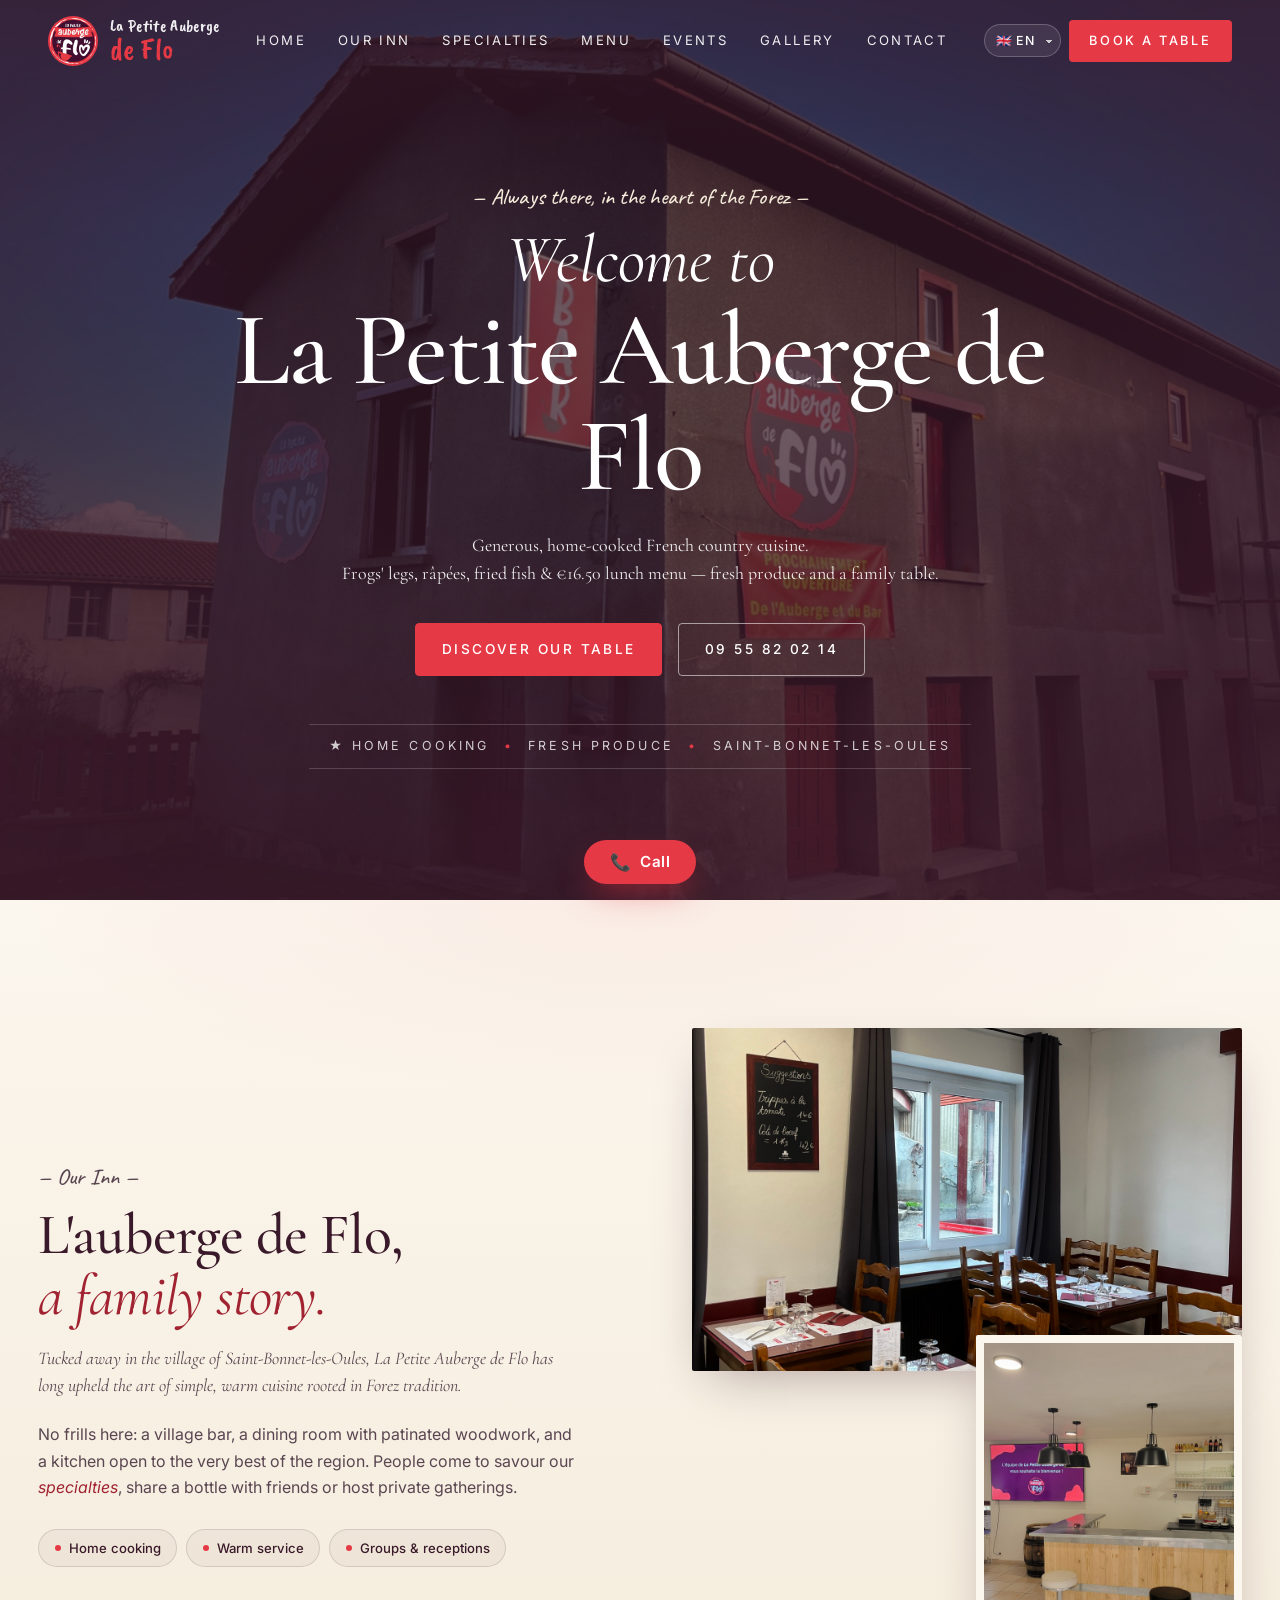
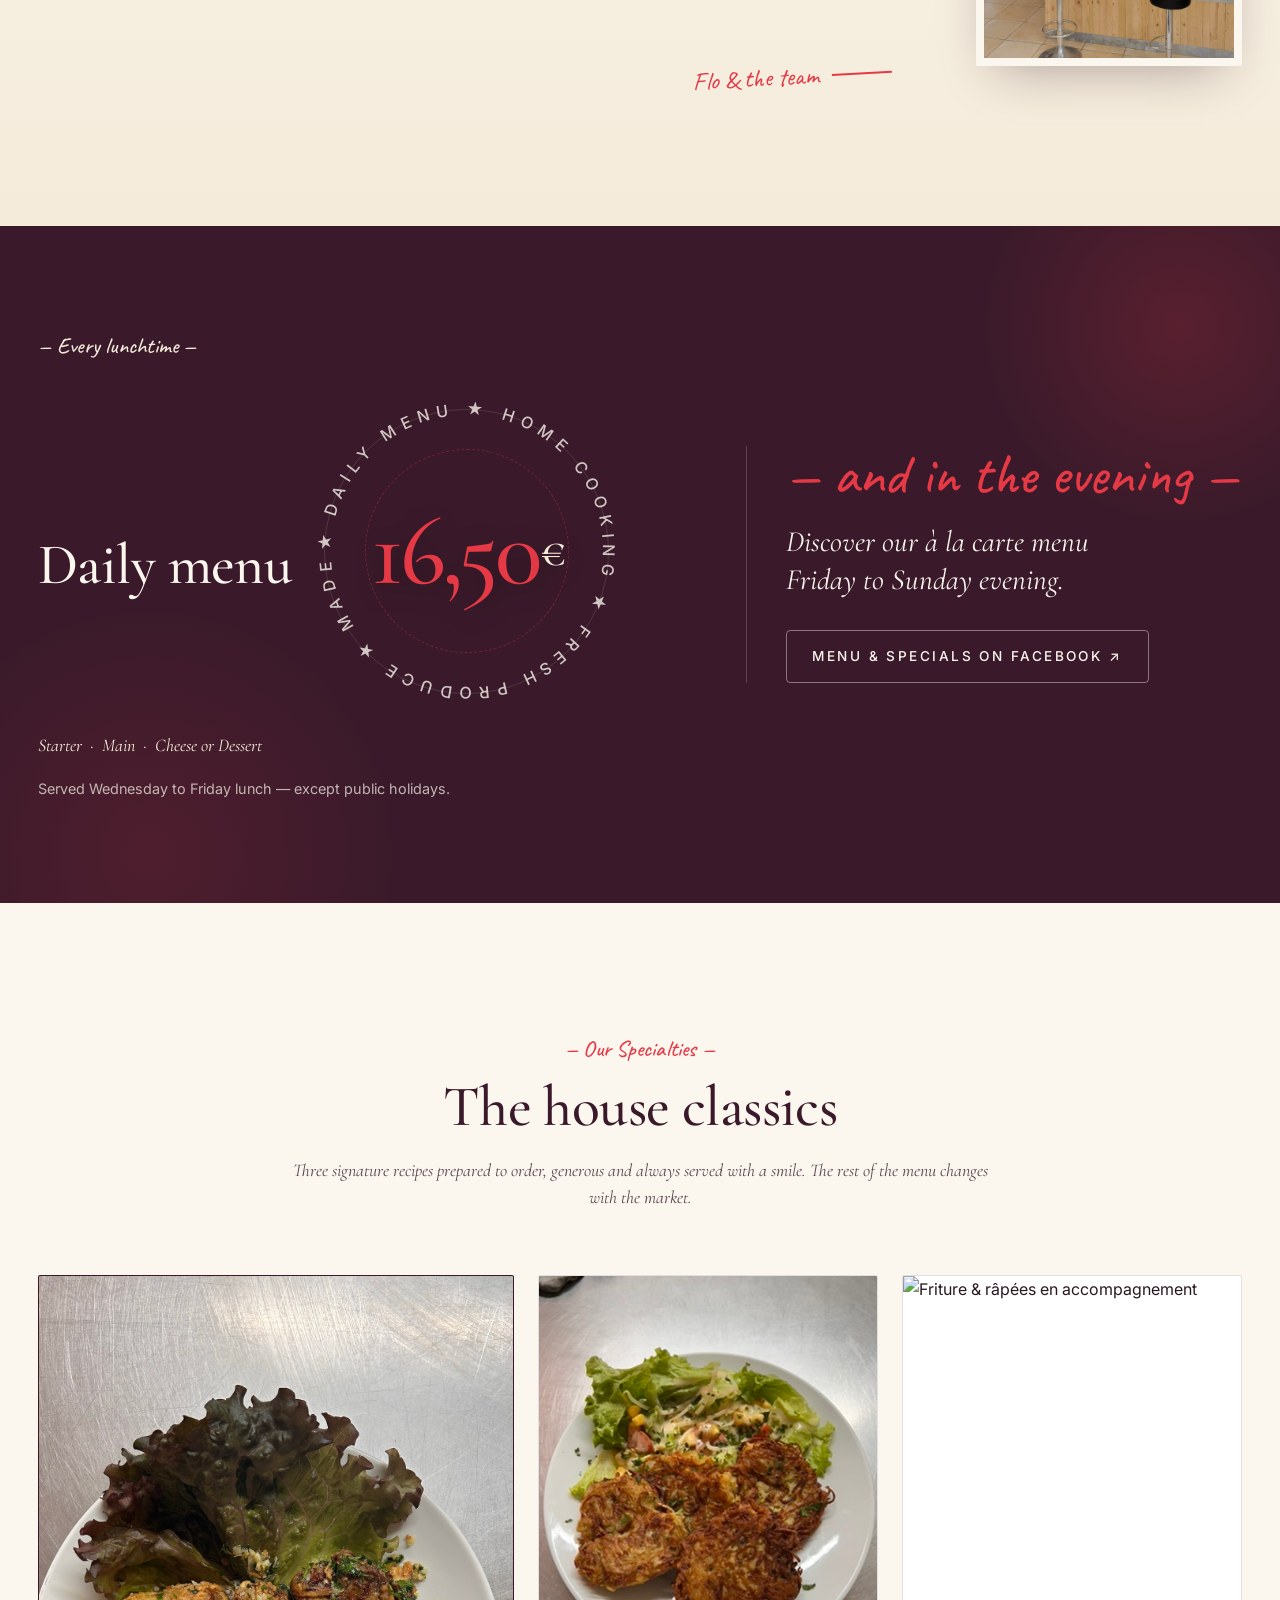
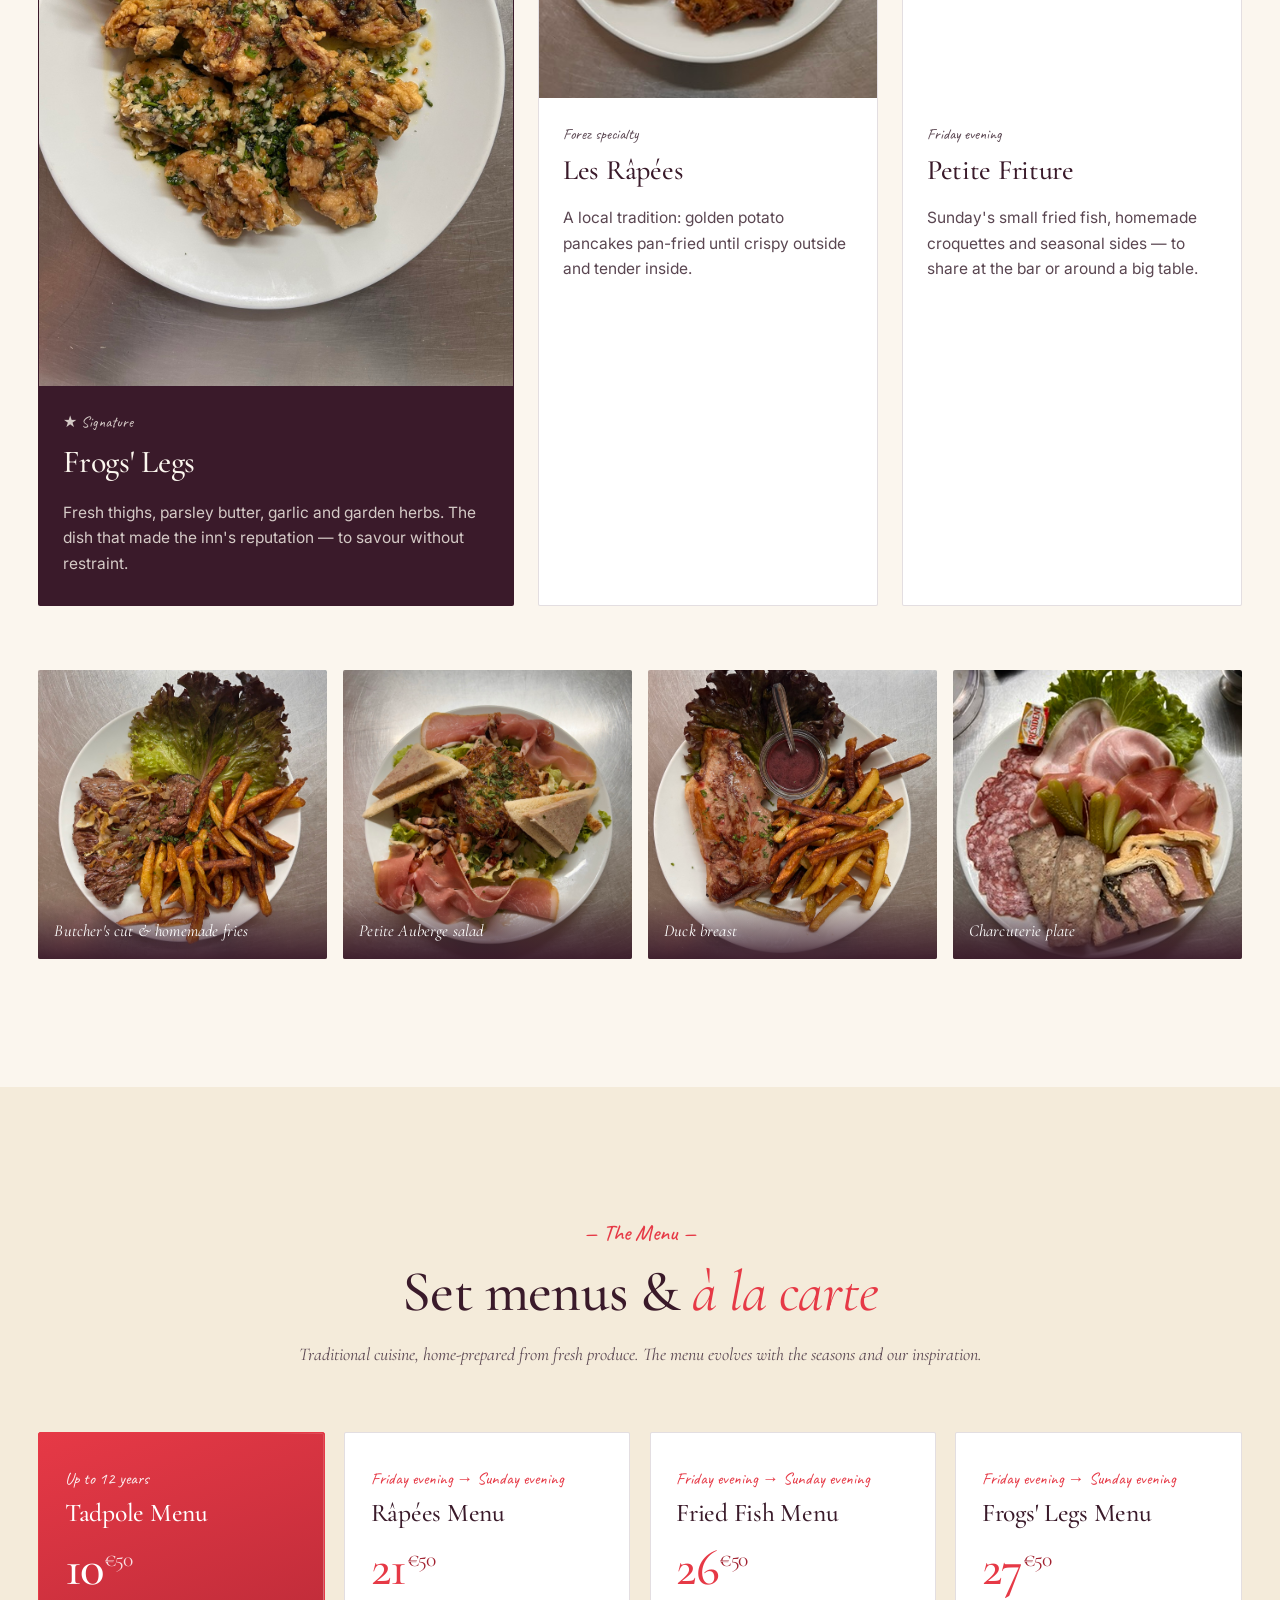
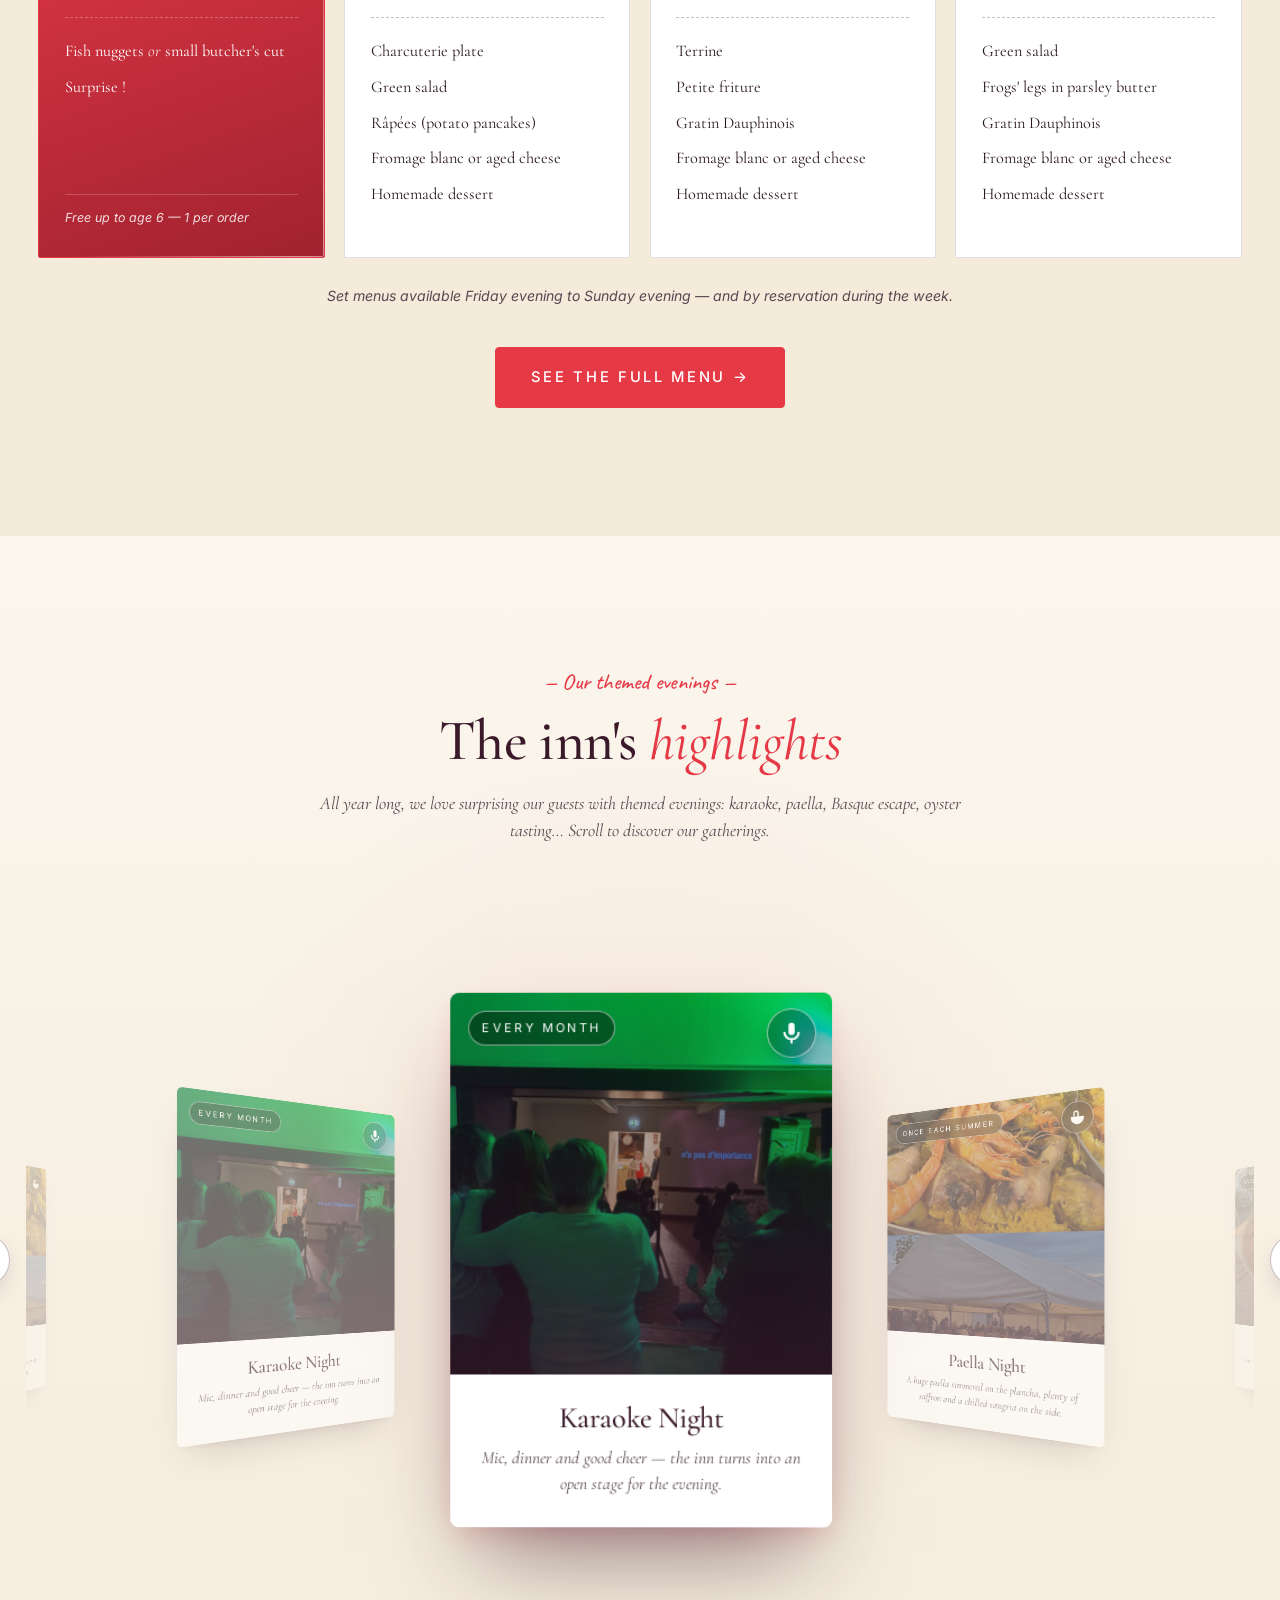
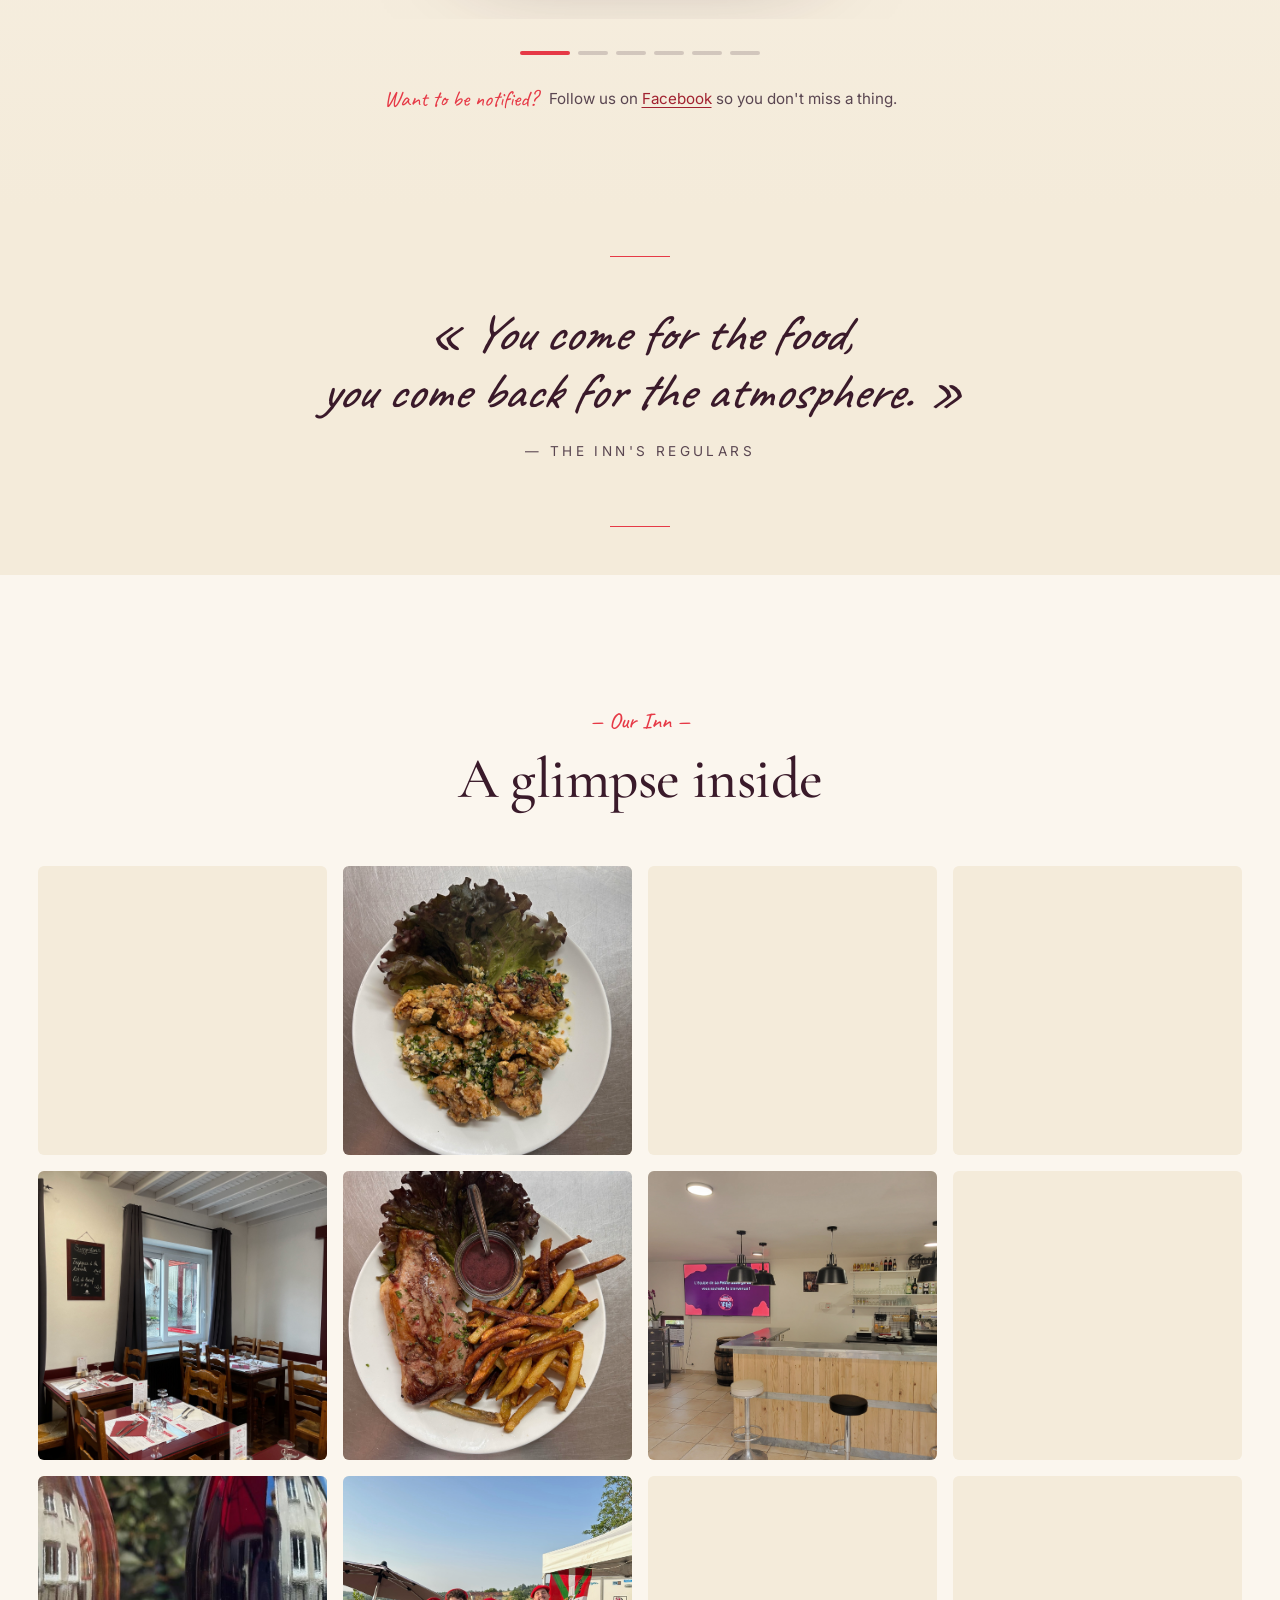
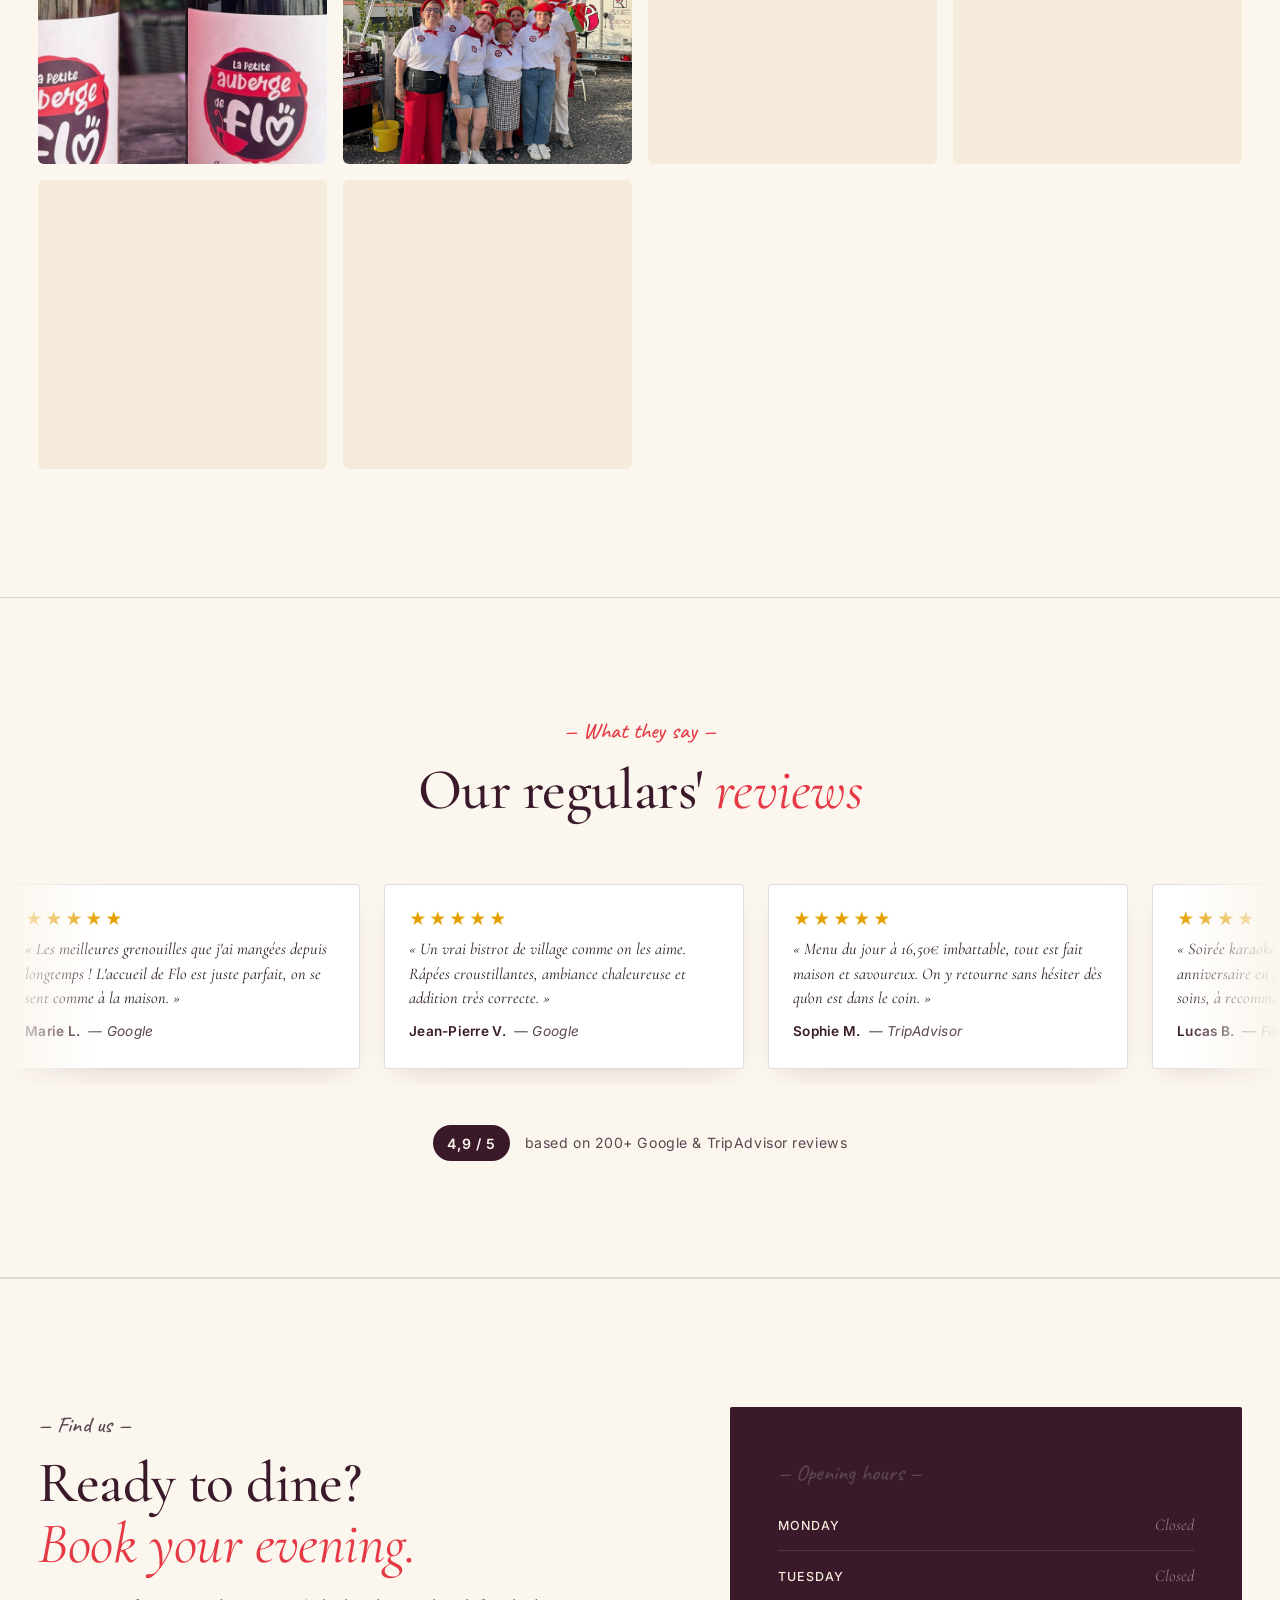
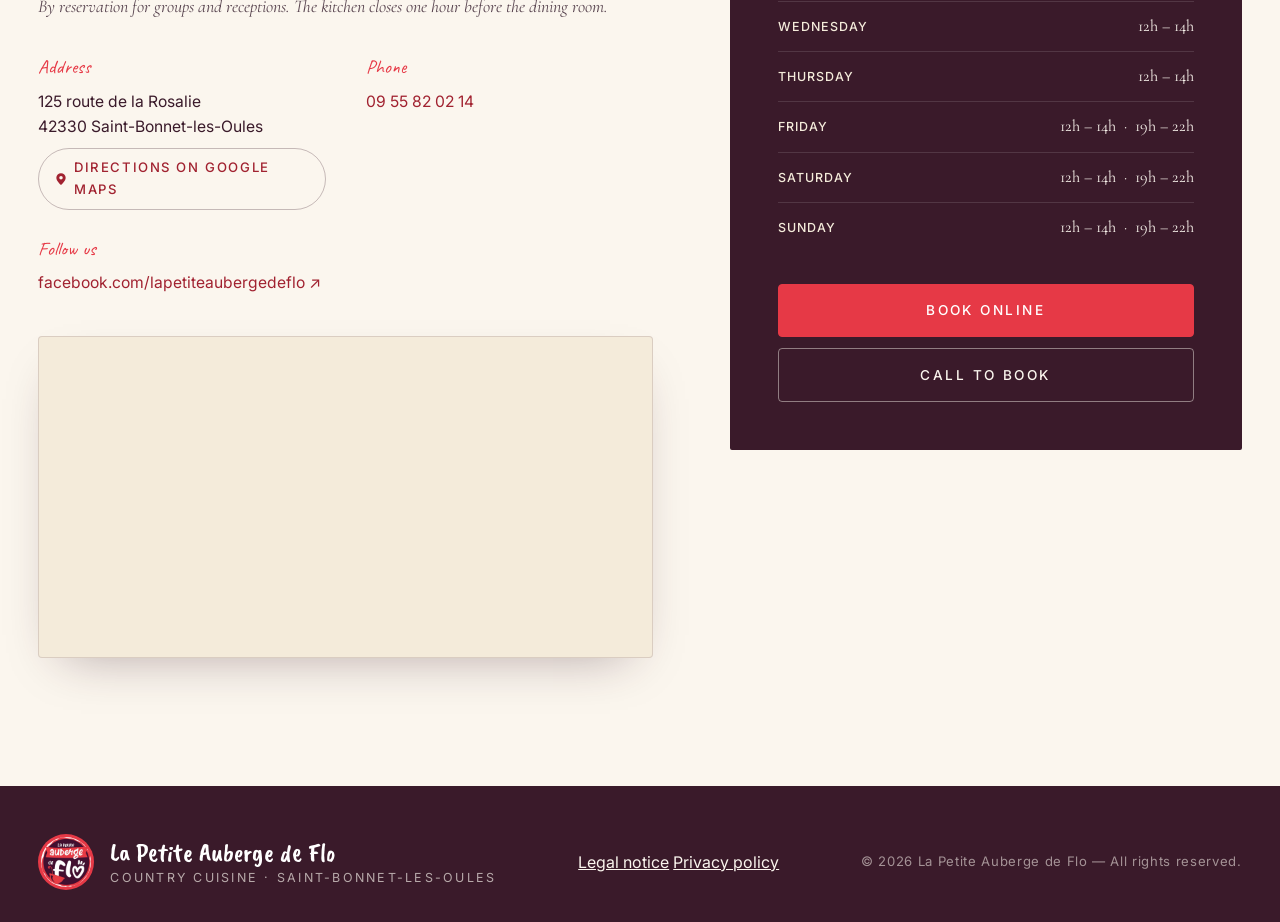
==== commit 36ec54f8: "Refonte mobile-first : liste events, lightbox galerie, sticky call, dropdown langue" ====
--- a/index.html
+++ b/index.html
@@ -1182,20 +1182,32 @@
     const btnPrev = lb.querySelector('.lightbox__prev');
     const btnNext = lb.querySelector('.lightbox__next');
 
-    // Build the source list once
-    const sources = Array.from(cells).map(c => ({
-      src: c.querySelector('img').src,
-      alt: c.querySelector('img').alt || ''
-    }));
+    // Source list is REBUILT each time the lightbox opens, based on
+    // currently-visible cells. On mobile we hide cells 5+ via CSS, so
+    // navigation cycles only through the 4 visible photos. On desktop
+    // all 14 are visible. The browser-reported visibility (offsetParent)
+    // is the source of truth — no need to duplicate the breakpoint here.
+    let sources = [];
     let idx = 0;
 
+    function rebuildSources(clickedCell) {
+      const visible = Array.from(cells).filter(c => c.offsetParent !== null);
+      sources = visible.map(c => ({
+        src: c.querySelector('img').src,
+        alt: c.querySelector('img').alt || ''
+      }));
+      idx = clickedCell ? Math.max(0, visible.indexOf(clickedCell)) : 0;
+    }
+
     function show(i) {
+      if (!sources.length) return;
       idx = (i + sources.length) % sources.length;
       img.src = sources[idx].src;
       img.alt = sources[idx].alt;
     }
-    function open(i) {
-      show(i);
+    function open(clickedCell) {
+      rebuildSources(clickedCell);
+      show(idx);
       lb.hidden = false;
       lb.setAttribute('aria-hidden', 'false');
       requestAnimationFrame(() => lb.classList.add('is-open'));
@@ -1212,7 +1224,7 @@
     function next() { show(idx + 1); }
     function prev() { show(idx - 1); }
 
-    cells.forEach((c, i) => c.addEventListener('click', () => open(i)));
+    cells.forEach(c => c.addEventListener('click', () => open(c)));
     btnX.addEventListener('click', close);
     btnPrev.addEventListener('click', prev);
     btnNext.addEventListener('click', next);
--- a/styles.css
+++ b/styles.css
@@ -1677,6 +1677,13 @@
   .galerie__grid {
     grid-template-columns: repeat(4, 1fr);
   }
+}
+
+/* MOBILE : keep only the first 4 photos (no duplicates visible).
+   The lightbox JS auto-detects visibility, so navigation cycles
+   through 4 photos on phone, all 14 on desktop. */
+@media (max-width: 699px) {
+  .galerie__cell:nth-child(n+5) { display: none; }
 }
 
 .galerie__cell {
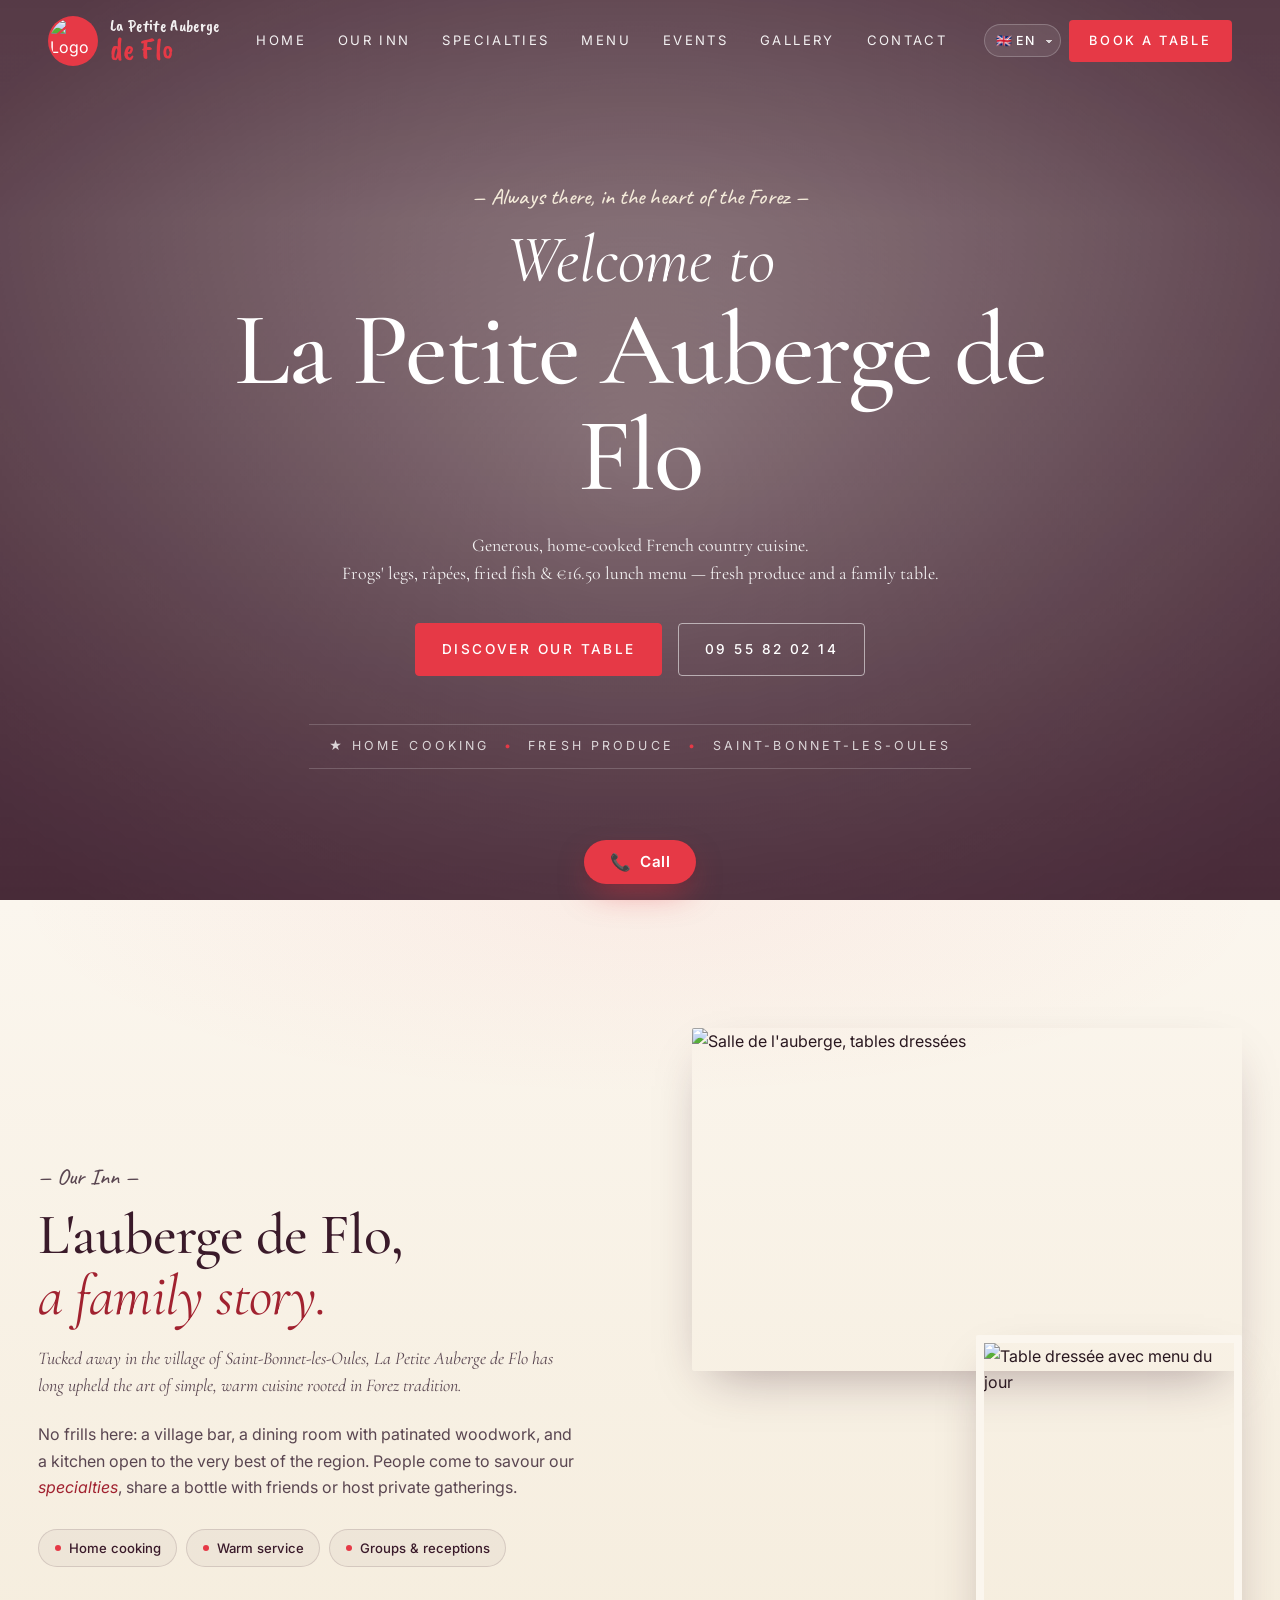
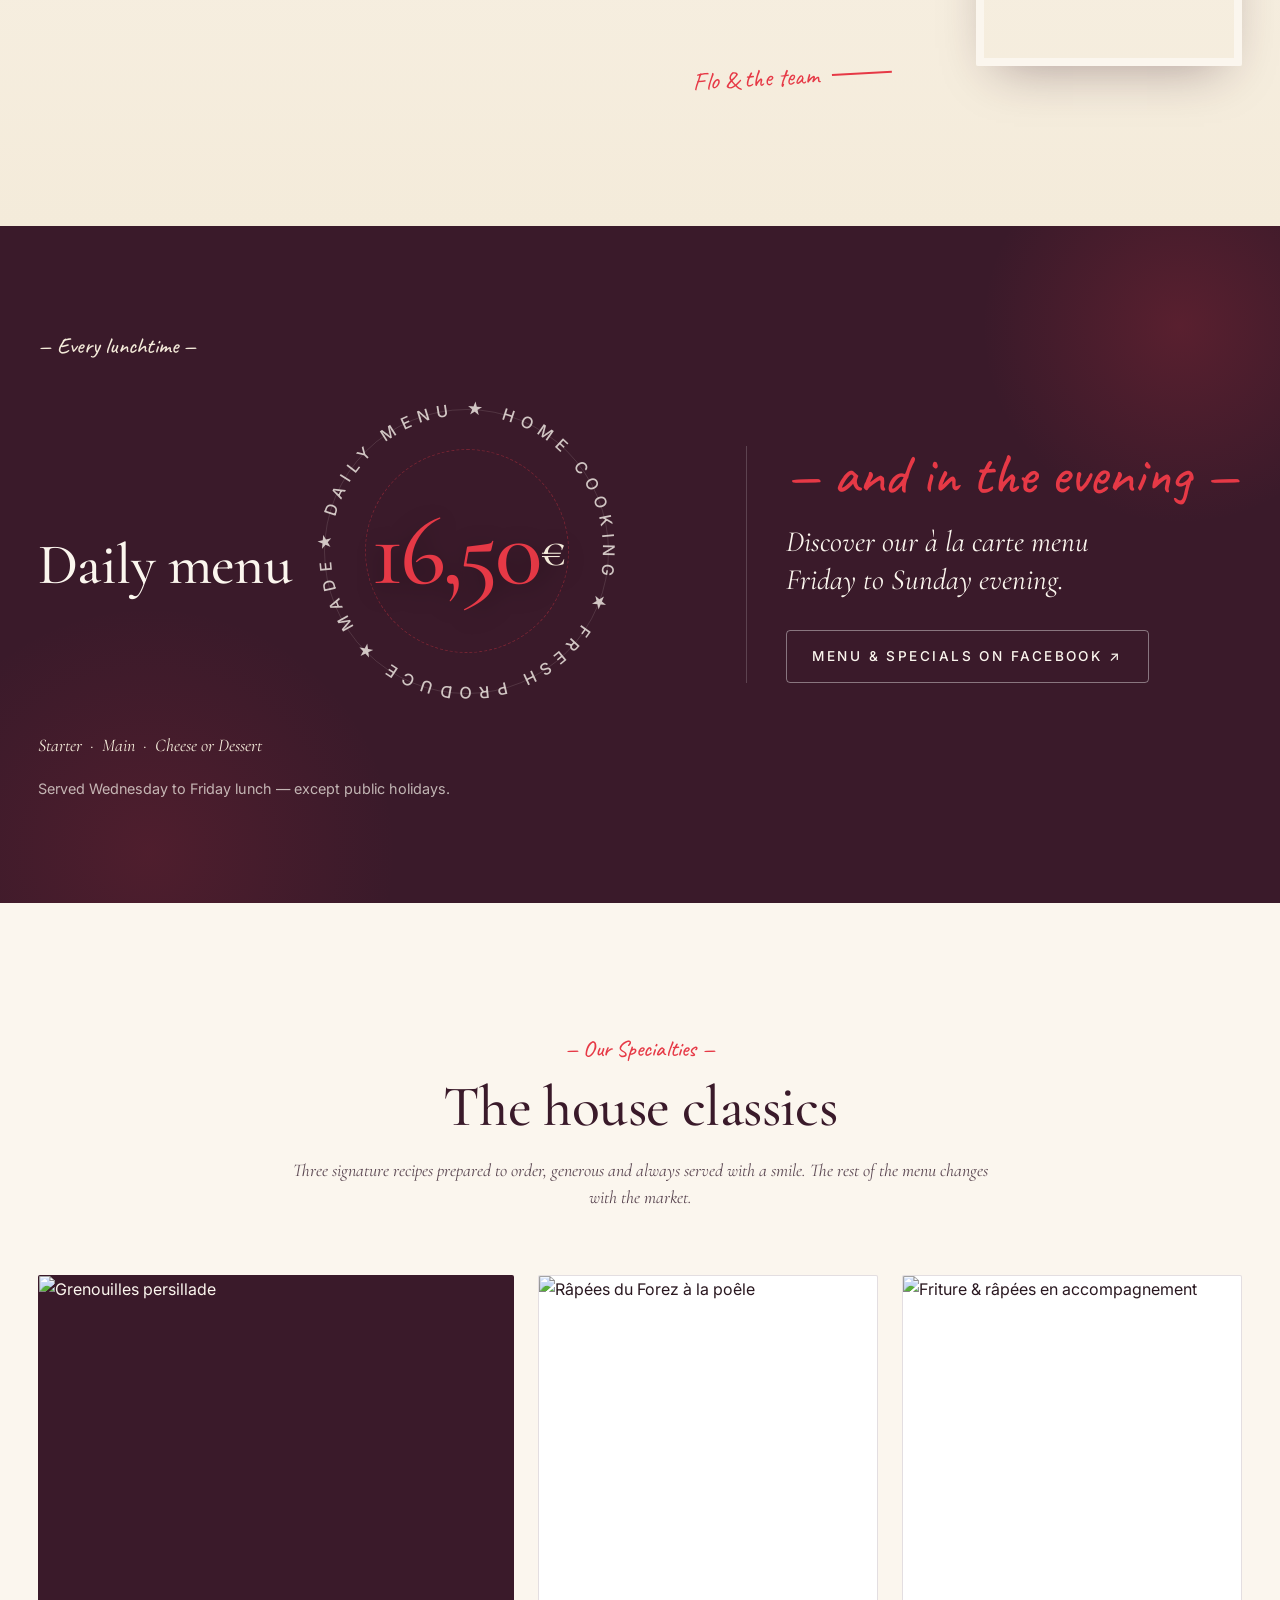
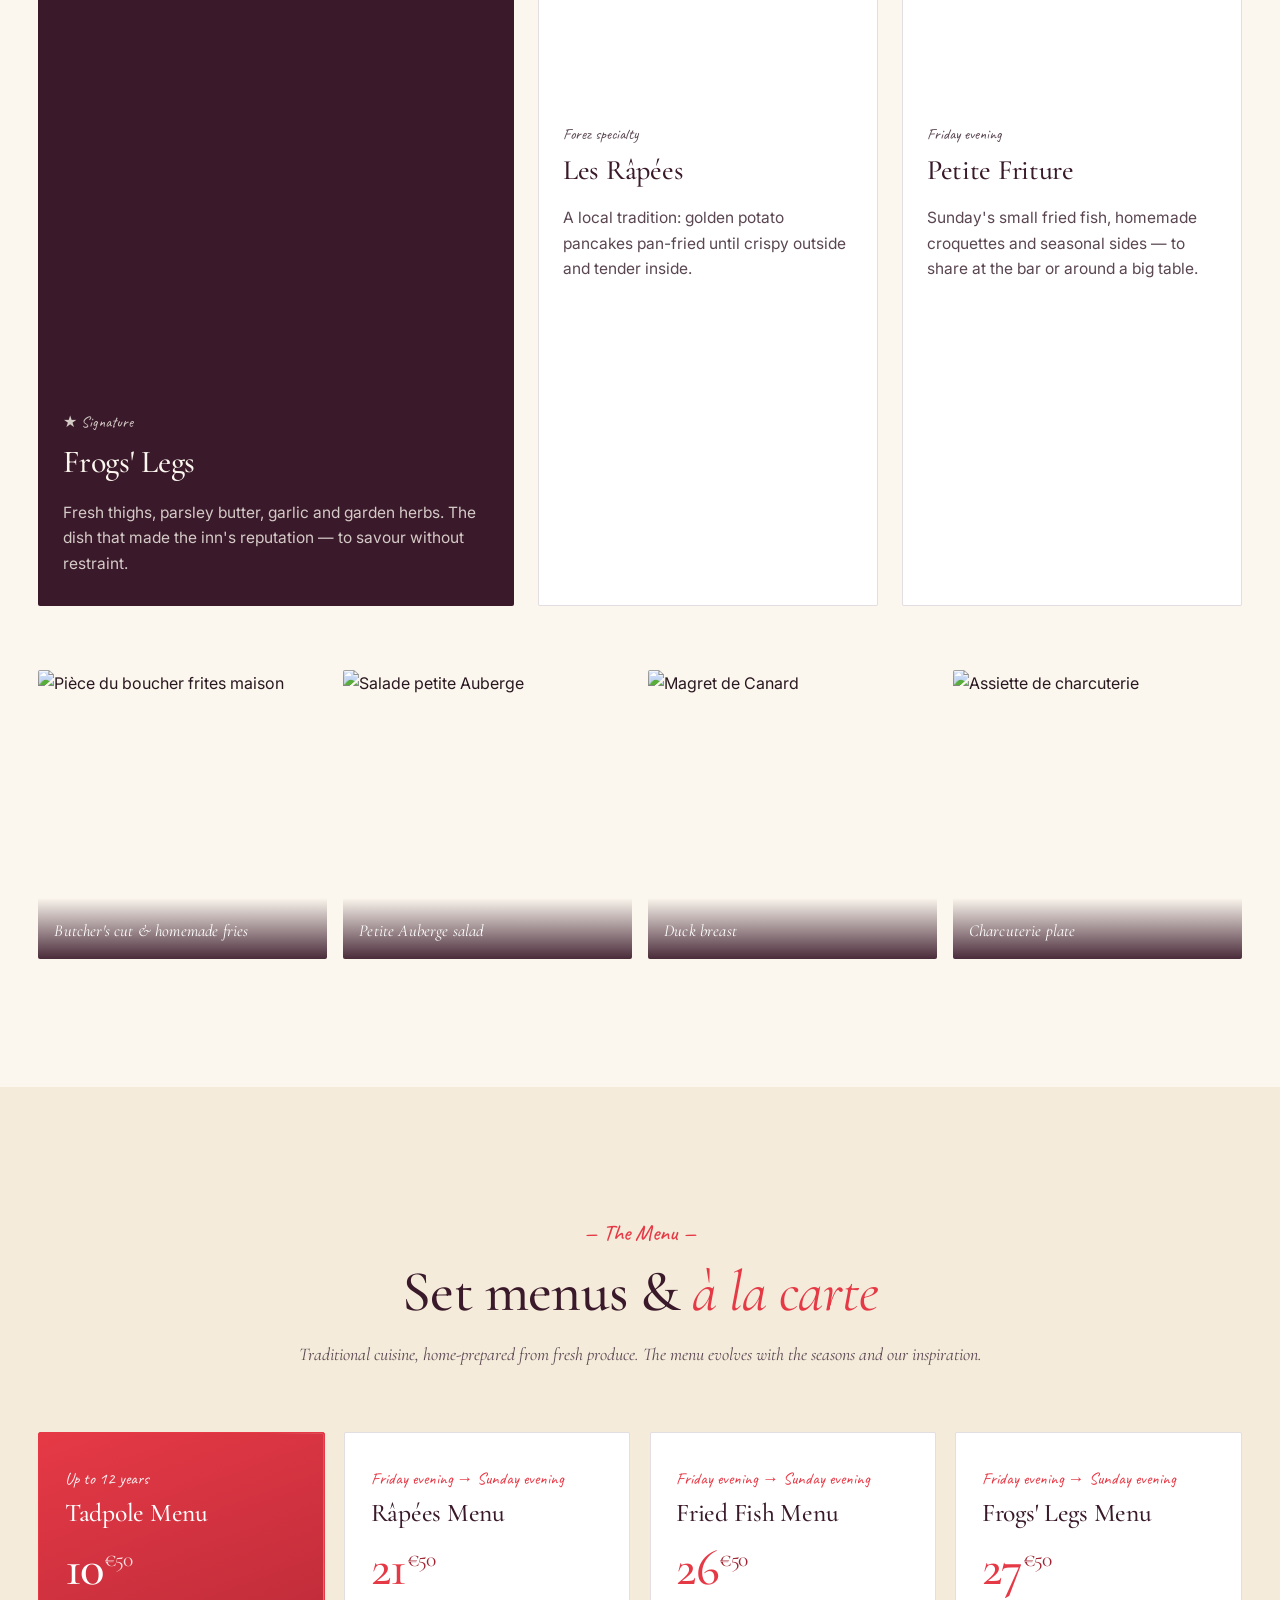
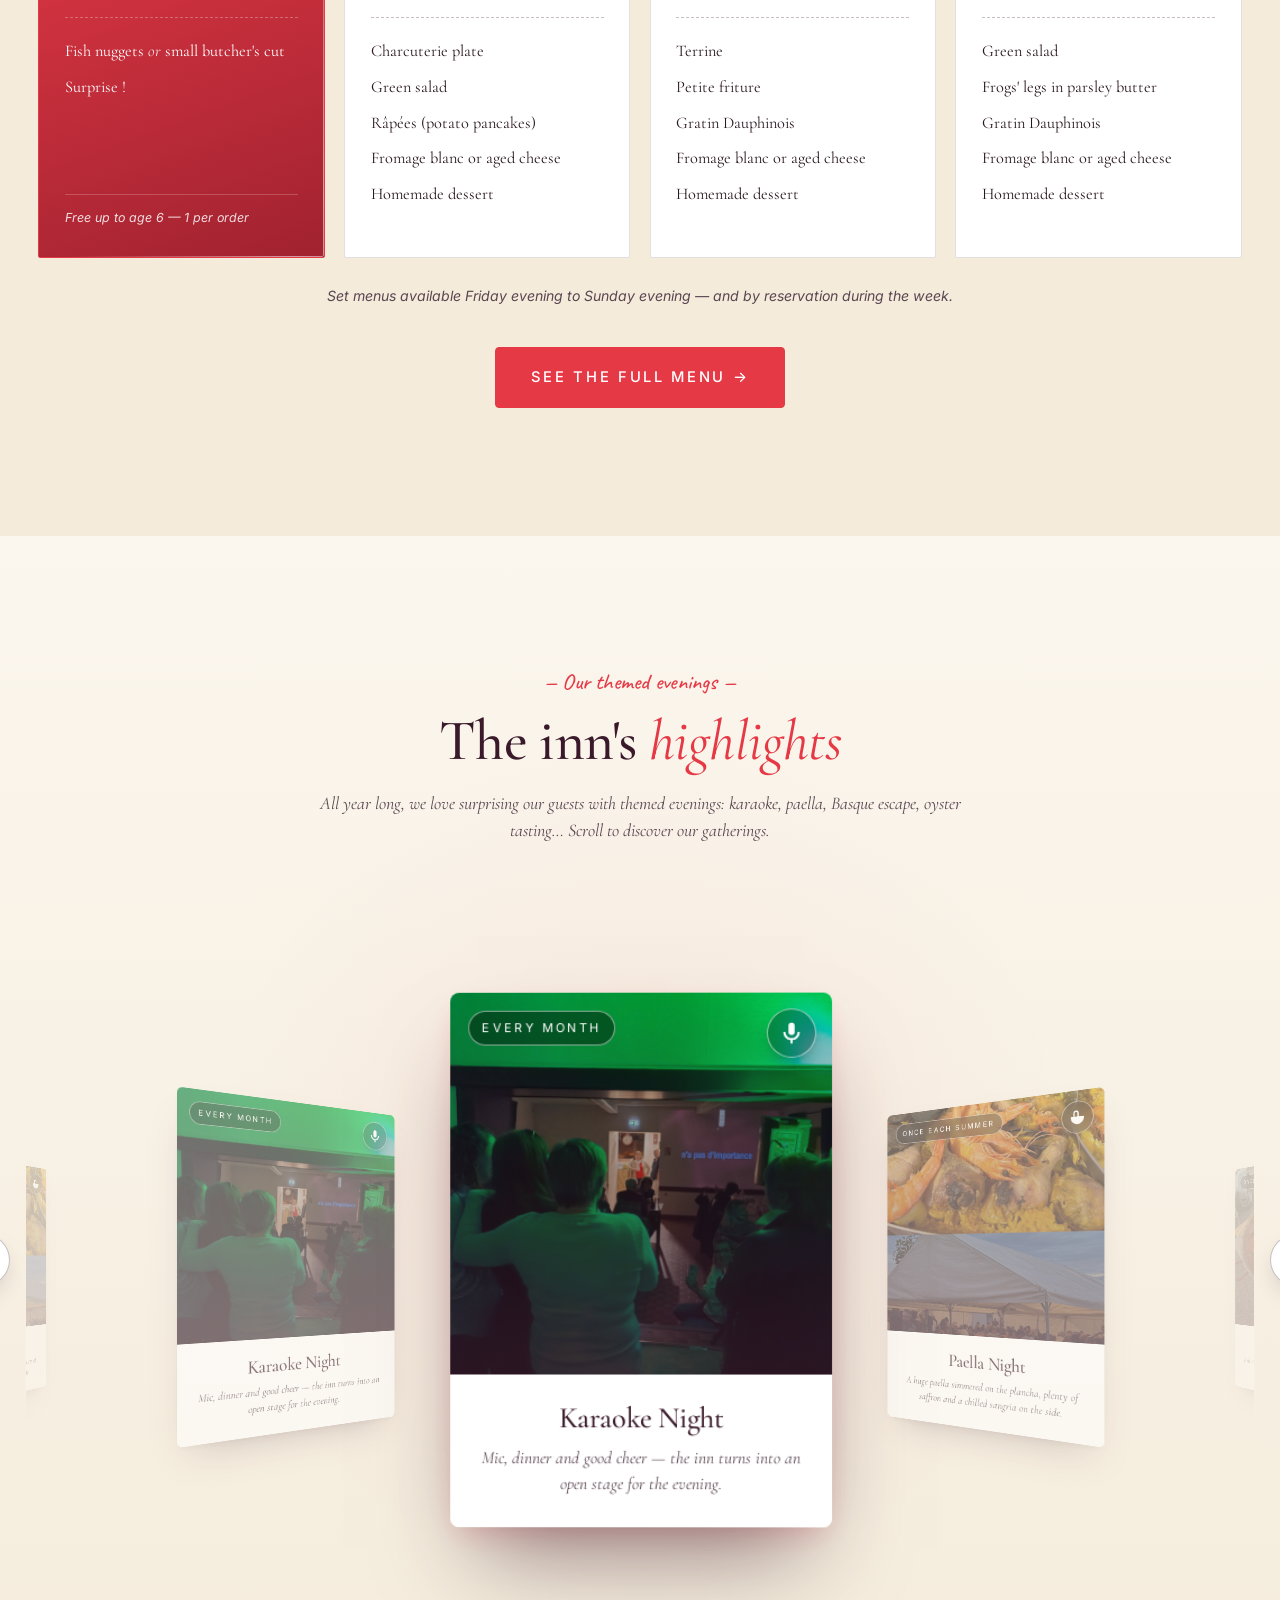
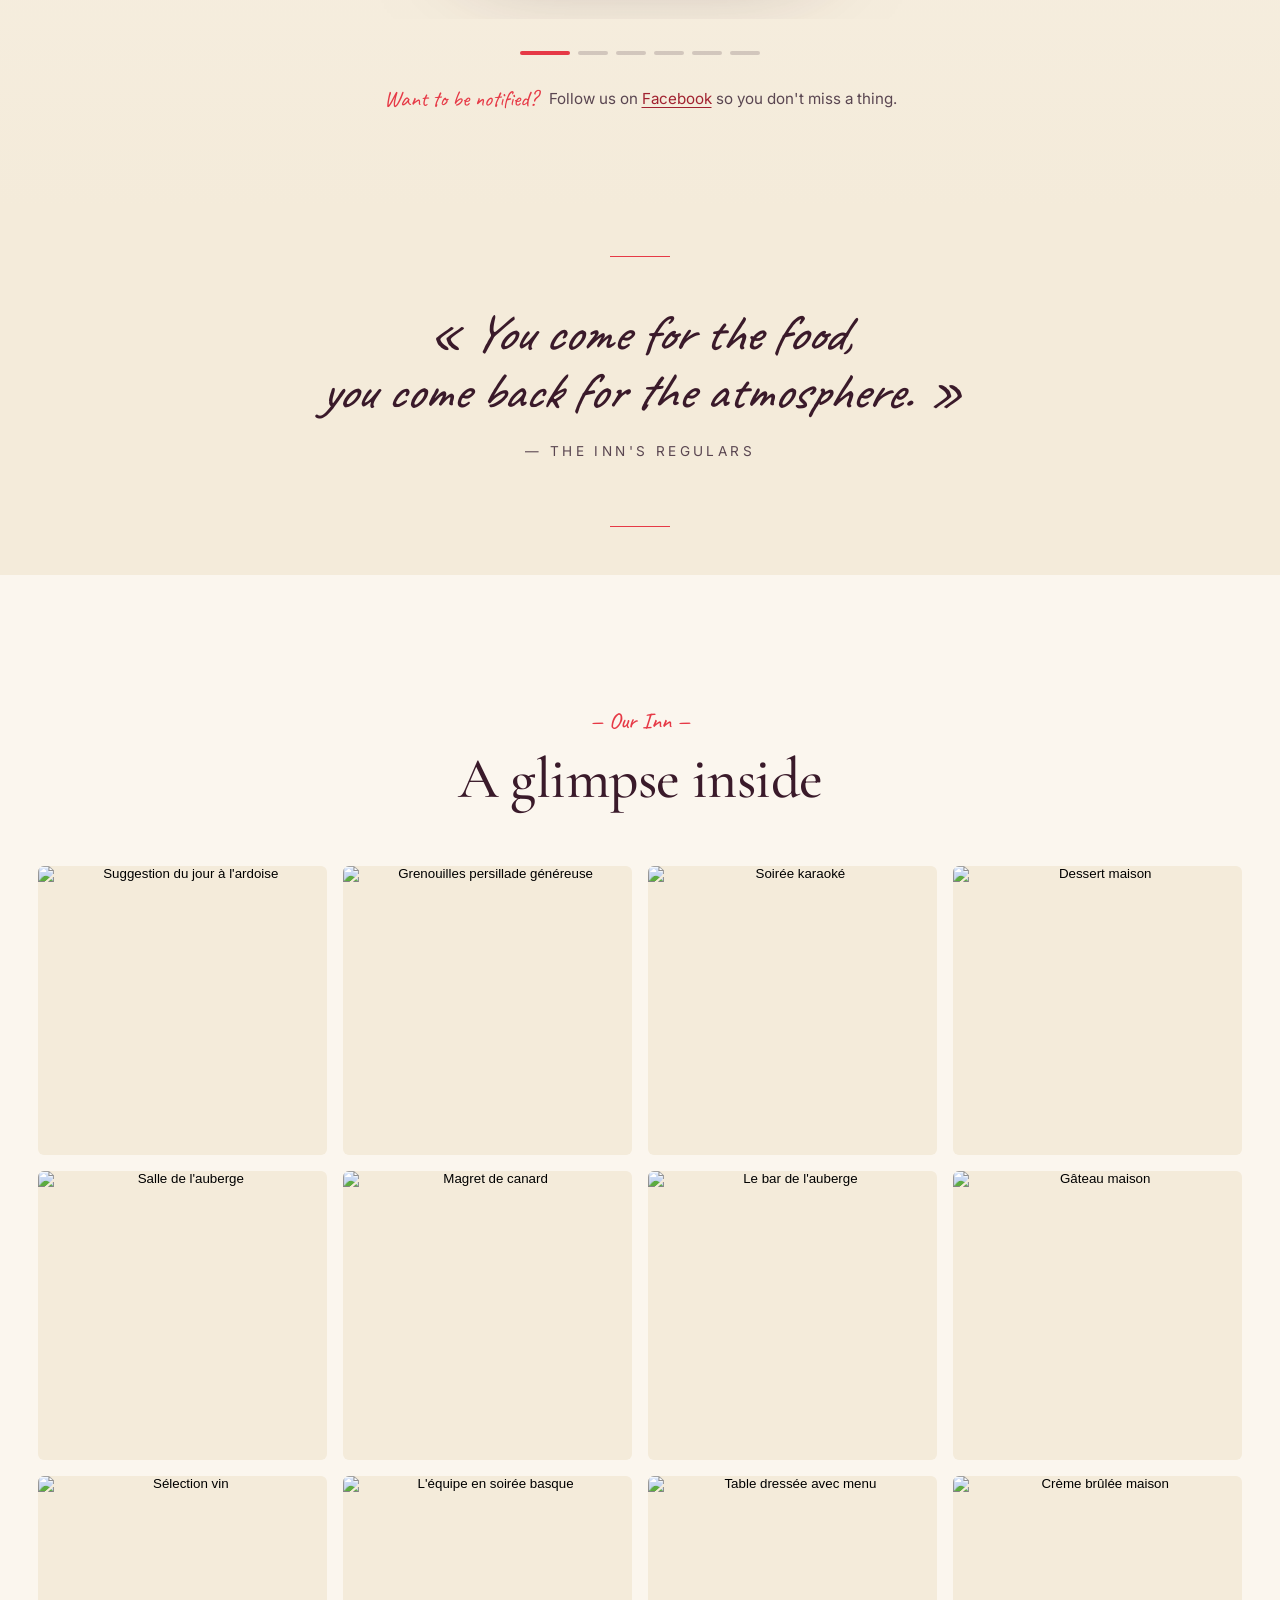
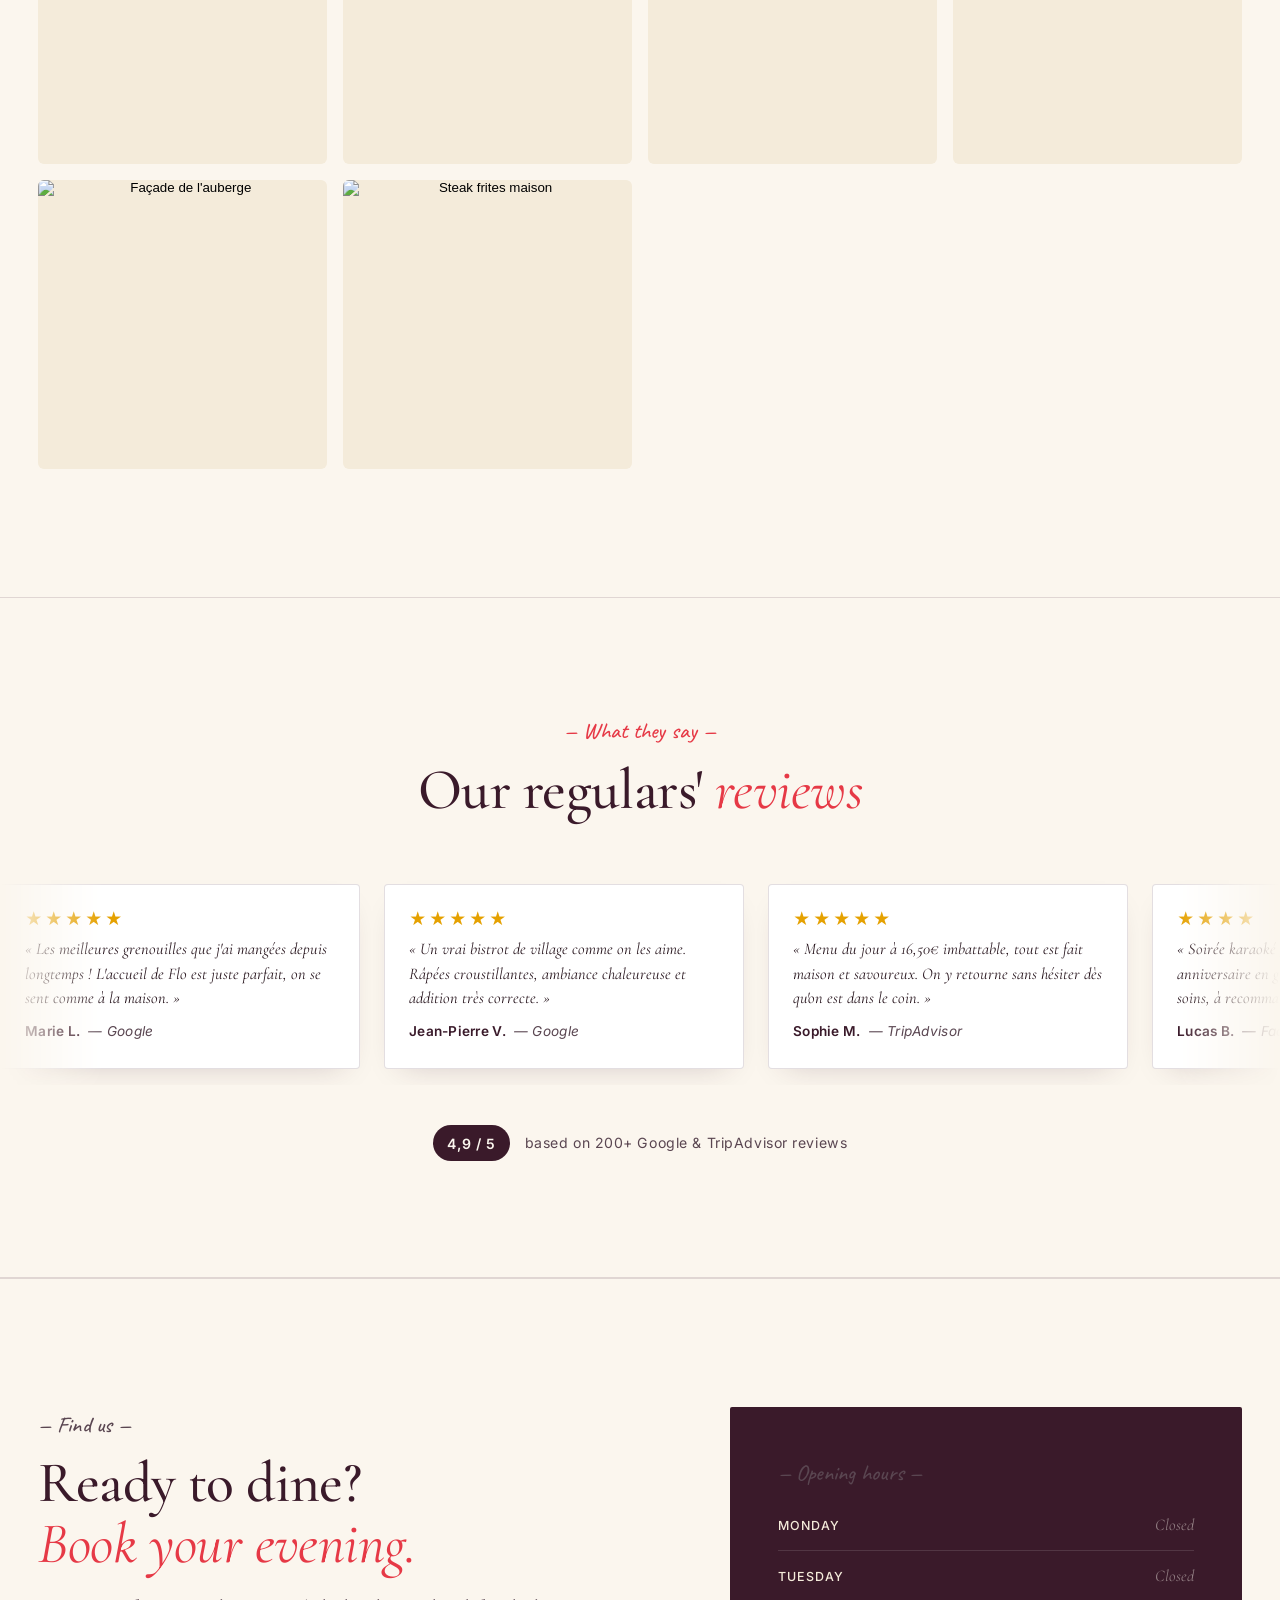
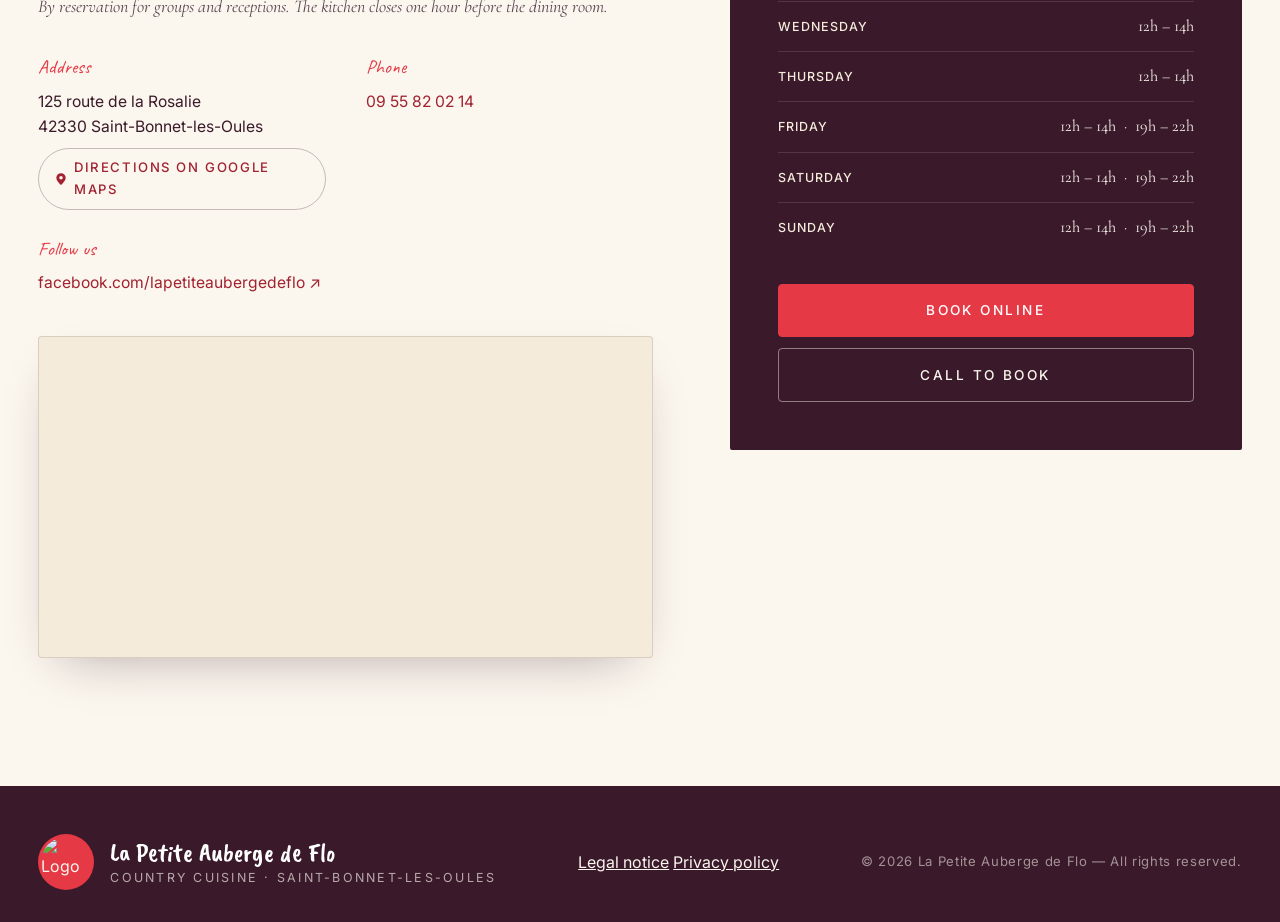
==== commit f7b3ac43: "Add files via upload" ====
--- a/index.html
+++ b/index.html
@@ -17,7 +17,7 @@
 
 <header class="nav" id="top">
   <a class="nav__brand" href="#top">
-    <img src="assets/logo.jpg" alt="Logo La Petite Auberge de Flo" />
+    <img src="assets/logo.webp" alt="Logo La Petite Auberge de Flo" />
     <span class="nav__brand-text">
       <span class="nav__brand-line1">La Petite Auberge</span>
       <span class="nav__brand-line2">de Flo</span>
@@ -49,7 +49,7 @@
 <!-- HERO -->
 <section class="hero" id="accueil">
   <div class="hero__media">
-    <img src="assets/hero.jpg" alt="Façade de La Petite Auberge de Flo, Saint-Bonnet-les-Oules" />
+    <img src="assets/hero.webp" alt="Façade de La Petite Auberge de Flo, Saint-Bonnet-les-Oules" />
     <div class="hero__overlay"></div>
   </div>
 
@@ -105,10 +105,10 @@
 
     <div class="maison__media">
       <div class="maison__frame maison__frame--big">
-        <img src="assets/salle1.jpg" alt="Salle de l'auberge, tables dressées" />
+        <img src="assets/salle1.webp" alt="Salle de l'auberge, tables dressées" />
       </div>
       <div class="maison__frame maison__frame--small">
-        <img src="assets/Bar.jpg" alt="Table dressée avec menu du jour" />
+        <img src="assets/Bar.webp" alt="Table dressée avec menu du jour" />
       </div>
       <div class="maison__signature">
         <span class="caveat" data-i18n="maison.signature">Flo &amp; son équipe</span>
@@ -166,7 +166,7 @@
   <div class="specialites__grid">
     <article class="dish dish--feature">
       <div class="dish__img">
-        <img src="assets/grenouilles_plat.jpg" alt="Grenouilles persillade" />
+        <img src="assets/grenouilles_plat.webp" alt="Grenouilles persillade" />
       </div>
       <div class="dish__body">
         <p class="dish__tag" data-i18n="spe.grenouilles.tag">★ Signature</p>
@@ -178,7 +178,7 @@
 
     <article class="dish">
       <div class="dish__img">
-        <img src="assets/menu_rapees.jpeg" alt="Râpées du Forez à la poêle" />
+        <img src="assets/menu_rapees.webp" alt="Râpées du Forez à la poêle" />
       </div>
       <div class="dish__body">
         <p class="dish__tag" data-i18n="spe.rapees.tag">Spécialité du Forez</p>
@@ -190,7 +190,7 @@
 
     <article class="dish">
       <div class="dish__img">
-        <img src="assets/fritures.jpg" alt="Friture &amp; râpées en accompagnement" />
+        <img src="assets/fritures.webp" alt="Friture &amp; râpées en accompagnement" />
       </div>
       <div class="dish__body">
         <p class="dish__tag" data-i18n="spe.friture.tag">Petit Poisson/p>
@@ -204,19 +204,19 @@
   <!-- Plats secondaires -->
   <div class="dish-strip">
     <figure class="dish-strip__item">
-      <img src="assets/steak_frites.jpg" alt="Pièce du boucher frites maison" />
+      <img src="assets/steak_frites.webp" alt="Pièce du boucher frites maison" />
       <figcaption data-i18n="spe.strip1">Pièce du boucher &amp; frites maison</figcaption>
     </figure>
     <figure class="dish-strip__item">
-      <img src="assets/salade.jpg" alt="Salade petite Auberge" />
+      <img src="assets/salade.webp" alt="Salade petite Auberge" />
       <figcaption data-i18n="spe.strip2">Salade petite Auberge</figcaption>
     </figure>
     <figure class="dish-strip__item">
-      <img src="assets/magret.jpg" alt="Magret de Canard" />
+      <img src="assets/magret.webp" alt="Magret de Canard" />
       <figcaption data-i18n="spe.strip3">Magret de canard</figcaption>
     </figure>
     <figure class="dish-strip__item">
-      <img src="assets/assiette_charcuterie.jpeg" alt="Assiette de charcuterie" />
+      <img src="assets/assiette_charcuterie.webp" alt="Assiette de charcuterie" />
       <figcaption data-i18n="spe.strip4">Assiette de Charcuterie</figcaption>
     </figure>
   </div>
@@ -513,46 +513,46 @@
        2 columns on mobile, 3 on tablet, 4 on desktop. -->
   <div class="galerie__grid" data-gallery>
     <button type="button" class="galerie__cell" data-gallery-item>
-      <img src="assets/salle3.jpg" alt="Suggestion du jour à l'ardoise" loading="lazy" decoding="async" />
+      <img src="assets/salle3.webp" alt="Suggestion du jour à l'ardoise" loading="lazy" decoding="async" />
     </button>
     <button type="button" class="galerie__cell" data-gallery-item>
-      <img src="assets/grenouilles_plat.jpg" alt="Grenouilles persillade généreuse" loading="lazy" decoding="async" />
+      <img src="assets/grenouilles_plat.webp" alt="Grenouilles persillade généreuse" loading="lazy" decoding="async" />
     </button>
     <button type="button" class="galerie__cell" data-gallery-item>
-      <img src="assets/Karaoke.jpeg" alt="Soirée karaoké" loading="lazy" decoding="async" />
+      <img src="assets/Karaoke.webp" alt="Soirée karaoké" loading="lazy" decoding="async" />
     </button>
     <button type="button" class="galerie__cell" data-gallery-item>
-      <img src="assets/Dessert.jpg" alt="Dessert maison" loading="lazy" decoding="async" />
+      <img src="assets/Dessert.webp" alt="Dessert maison" loading="lazy" decoding="async" />
     </button>
     <button type="button" class="galerie__cell" data-gallery-item>
-      <img src="assets/salle1.jpg" alt="Salle de l'auberge" loading="lazy" decoding="async" />
+      <img src="assets/salle1.webp" alt="Salle de l'auberge" loading="lazy" decoding="async" />
     </button>
     <button type="button" class="galerie__cell" data-gallery-item>
-      <img src="assets/magret.jpg" alt="Magret de canard" loading="lazy" decoding="async" />
+      <img src="assets/magret.webp" alt="Magret de canard" loading="lazy" decoding="async" />
     </button>
     <button type="button" class="galerie__cell" data-gallery-item>
-      <img src="assets/Bar.jpg" alt="Le bar de l'auberge" loading="lazy" decoding="async" />
+      <img src="assets/Bar.webp" alt="Le bar de l'auberge" loading="lazy" decoding="async" />
     </button>
     <button type="button" class="galerie__cell" data-gallery-item>
-      <img src="assets/Gateau2.jpg" alt="Gâteau maison" loading="lazy" decoding="async" />
+      <img src="assets/Gateau2.webp" alt="Gâteau maison" loading="lazy" decoding="async" />
     </button>
     <button type="button" class="galerie__cell" data-gallery-item>
-      <img src="assets/Vin2.jpg" alt="Sélection vin" loading="lazy" decoding="async" />
+      <img src="assets/Vin2.webp" alt="Sélection vin" loading="lazy" decoding="async" />
     </button>
     <button type="button" class="galerie__cell" data-gallery-item>
-      <img src="assets/BasqueEquipe.jpg" alt="L'équipe en soirée basque" loading="lazy" decoding="async" />
+      <img src="assets/BasqueEquipe.webp" alt="L'équipe en soirée basque" loading="lazy" decoding="async" />
     </button>
     <button type="button" class="galerie__cell" data-gallery-item>
-      <img src="assets/salle2.jpg" alt="Table dressée avec menu" loading="lazy" decoding="async" />
+      <img src="assets/salle2.webp" alt="Table dressée avec menu" loading="lazy" decoding="async" />
     </button>
     <button type="button" class="galerie__cell" data-gallery-item>
-      <img src="assets/creme_brulee.jpg" alt="Crème brûlée maison" loading="lazy" decoding="async" />
+      <img src="assets/creme_brulee.webp" alt="Crème brûlée maison" loading="lazy" decoding="async" />
     </button>
     <button type="button" class="galerie__cell" data-gallery-item>
-      <img src="assets/facade.jpg" alt="Façade de l'auberge" loading="lazy" decoding="async" />
+      <img src="assets/facade.webp" alt="Façade de l'auberge" loading="lazy" decoding="async" />
     </button>
     <button type="button" class="galerie__cell" data-gallery-item>
-      <img src="assets/steak_frites1.jpg" alt="Steak frites maison" loading="lazy" decoding="async" />
+      <img src="assets/steak_frites1.webp" alt="Steak frites maison" loading="lazy" decoding="async" />
     </button>
   </div>
 
@@ -739,7 +739,7 @@
 <footer class="footer">
   <div class="footer__inner">
     <div class="footer__brand">
-      <img src="assets/logo.jpg" alt="Logo La Petite Auberge de Flo" />
+      <img src="assets/logo.webp" alt="Logo La Petite Auberge de Flo" />
       <p>La Petite Auberge de Flo<br /><span data-i18n="footer.subtitle">Cuisine de terroir · Saint-Bonnet-les-Oules</span></p>
     </div>
     <nav class="footer__legal" aria-label="Liens légaux">
@@ -792,10 +792,10 @@
     const nextBtn = document.querySelector('[data-events-next]');
 
     // ---- AUTO-DETECT EVENT MEDIA ----
-    // For each unique event slug, try assets/events/<slug>.jpg then .mp4.
+    // For each unique event slug, try assets/events/<slug>.webp, puis .jpg/.jpeg, puis .mp4.
     // If found, every copy (pre / middle / post) of that event card gets
     // the photo background or autoplay video. No HTML edit needed — just
-    // drop a file at assets/events/<slug>.jpg (or .mp4) and it appears.
+    // drop a file at assets/events/<slug>.webp (or .mp4) and it appears.
     const applyImageToSlug = (slug, url) => {
       track.querySelectorAll(`.event-card[data-event="${slug}"] .event-card__art`).forEach(art => {
         art.style.backgroundImage =
@@ -826,16 +826,29 @@
       });
     };
     const tryMediaForSlug = (slug) => {
-      const imgUrl = `assets/events/${slug}.jpg`;
-      const img = new Image();
-      img.onload = () => applyImageToSlug(slug, imgUrl);
-      img.onerror = () => {
-        const vidUrl = `assets/events/${slug}.mp4`;
-        fetch(vidUrl, { method: 'HEAD' })
-          .then(r => { if (r.ok) applyVideoToSlug(slug, vidUrl); })
-          .catch(() => {});
+      // Formats testes dans l'ordre : .webp (leger, format par defaut du site),
+      // puis .jpg/.jpeg si une vieille photo n'a pas encore ete convertie,
+      // puis .mp4 en dernier recours.
+      const candidates = [
+        `assets/events/${slug}.webp`,
+        `assets/events/${slug}.jpg`,
+        `assets/events/${slug}.jpeg`,
+      ];
+      const tryNext = (i) => {
+        if (i >= candidates.length) {
+          const vidUrl = `assets/events/${slug}.mp4`;
+          fetch(vidUrl, { method: 'HEAD' })
+            .then(r => { if (r.ok) applyVideoToSlug(slug, vidUrl); })
+            .catch(() => {});
+          return;
+        }
+        const url = candidates[i];
+        const img = new Image();
+        img.onload = () => applyImageToSlug(slug, url);
+        img.onerror = () => tryNext(i + 1);
+        img.src = url;
       };
-      img.src = imgUrl;
+      tryNext(0);
     };
     // Unique slugs from the originals
     const uniqueSlugs = [...new Set(originals.map(c => c.dataset.event).filter(Boolean))];
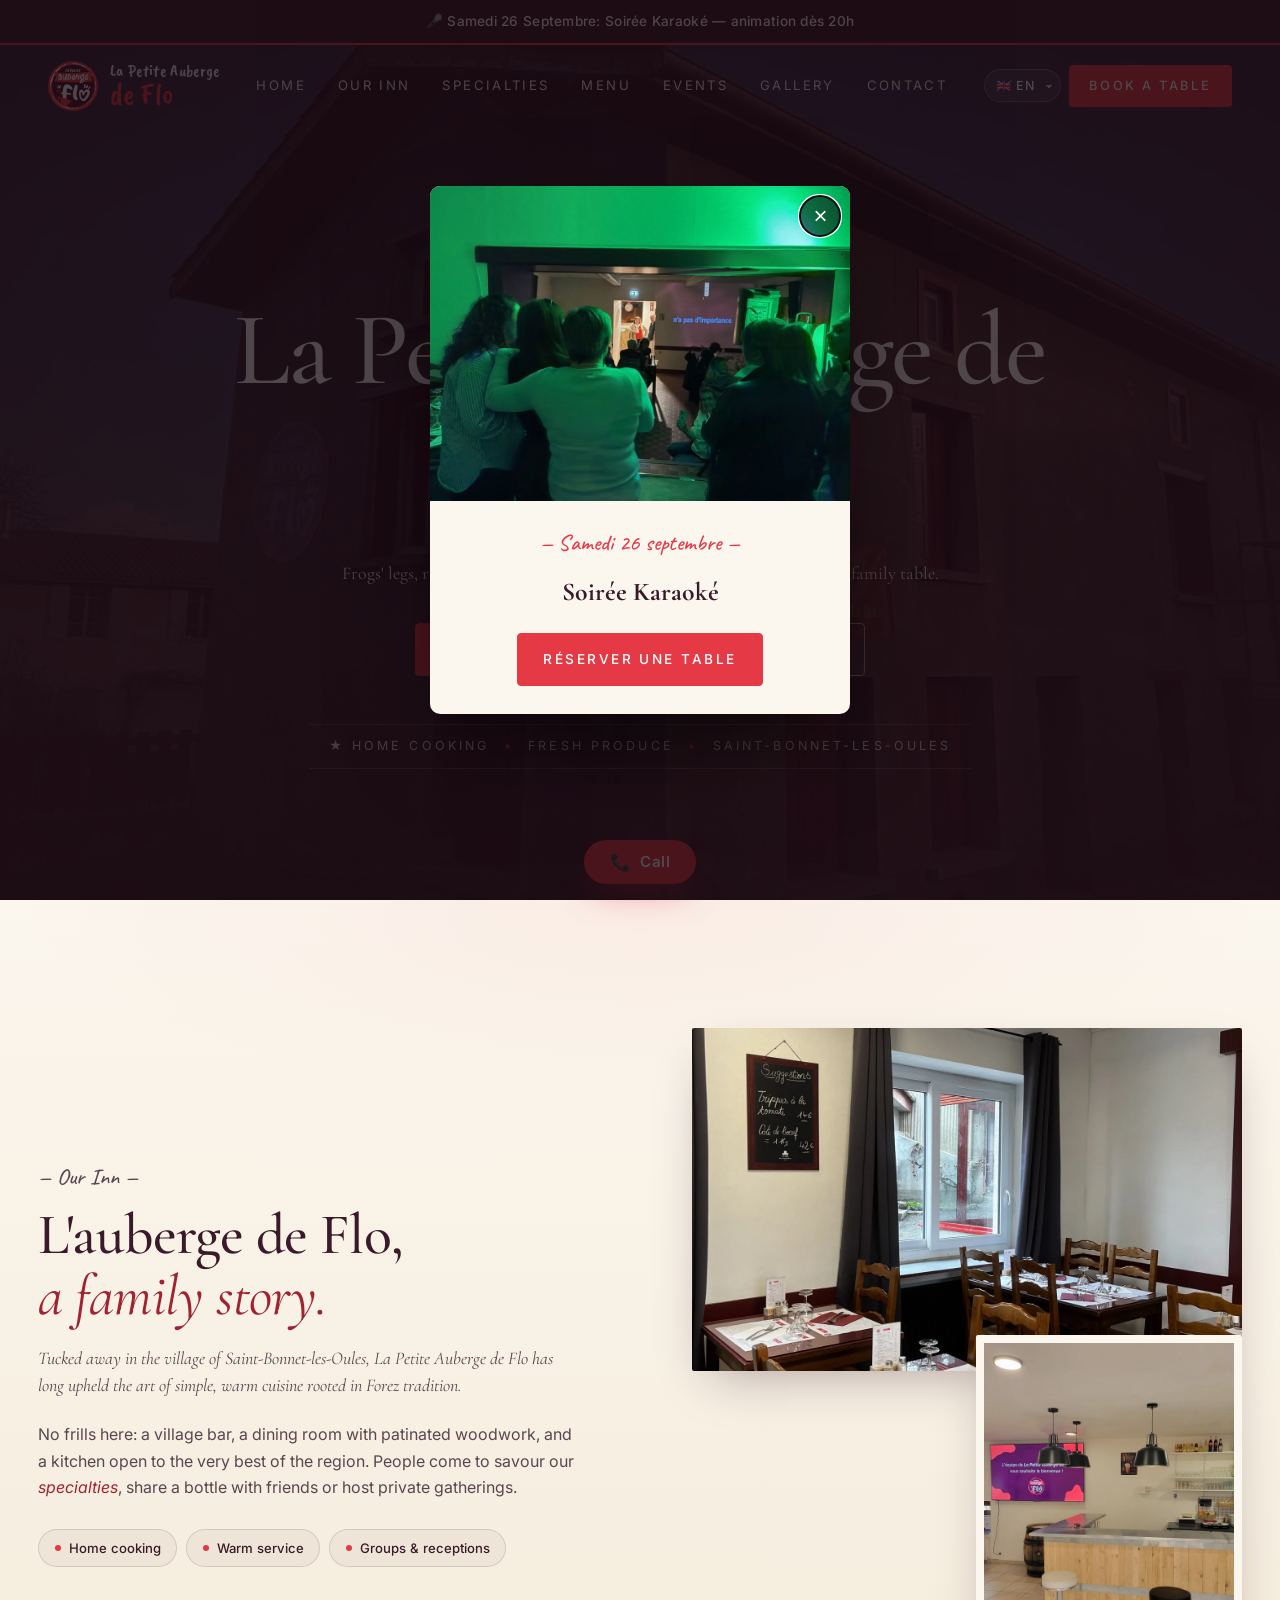
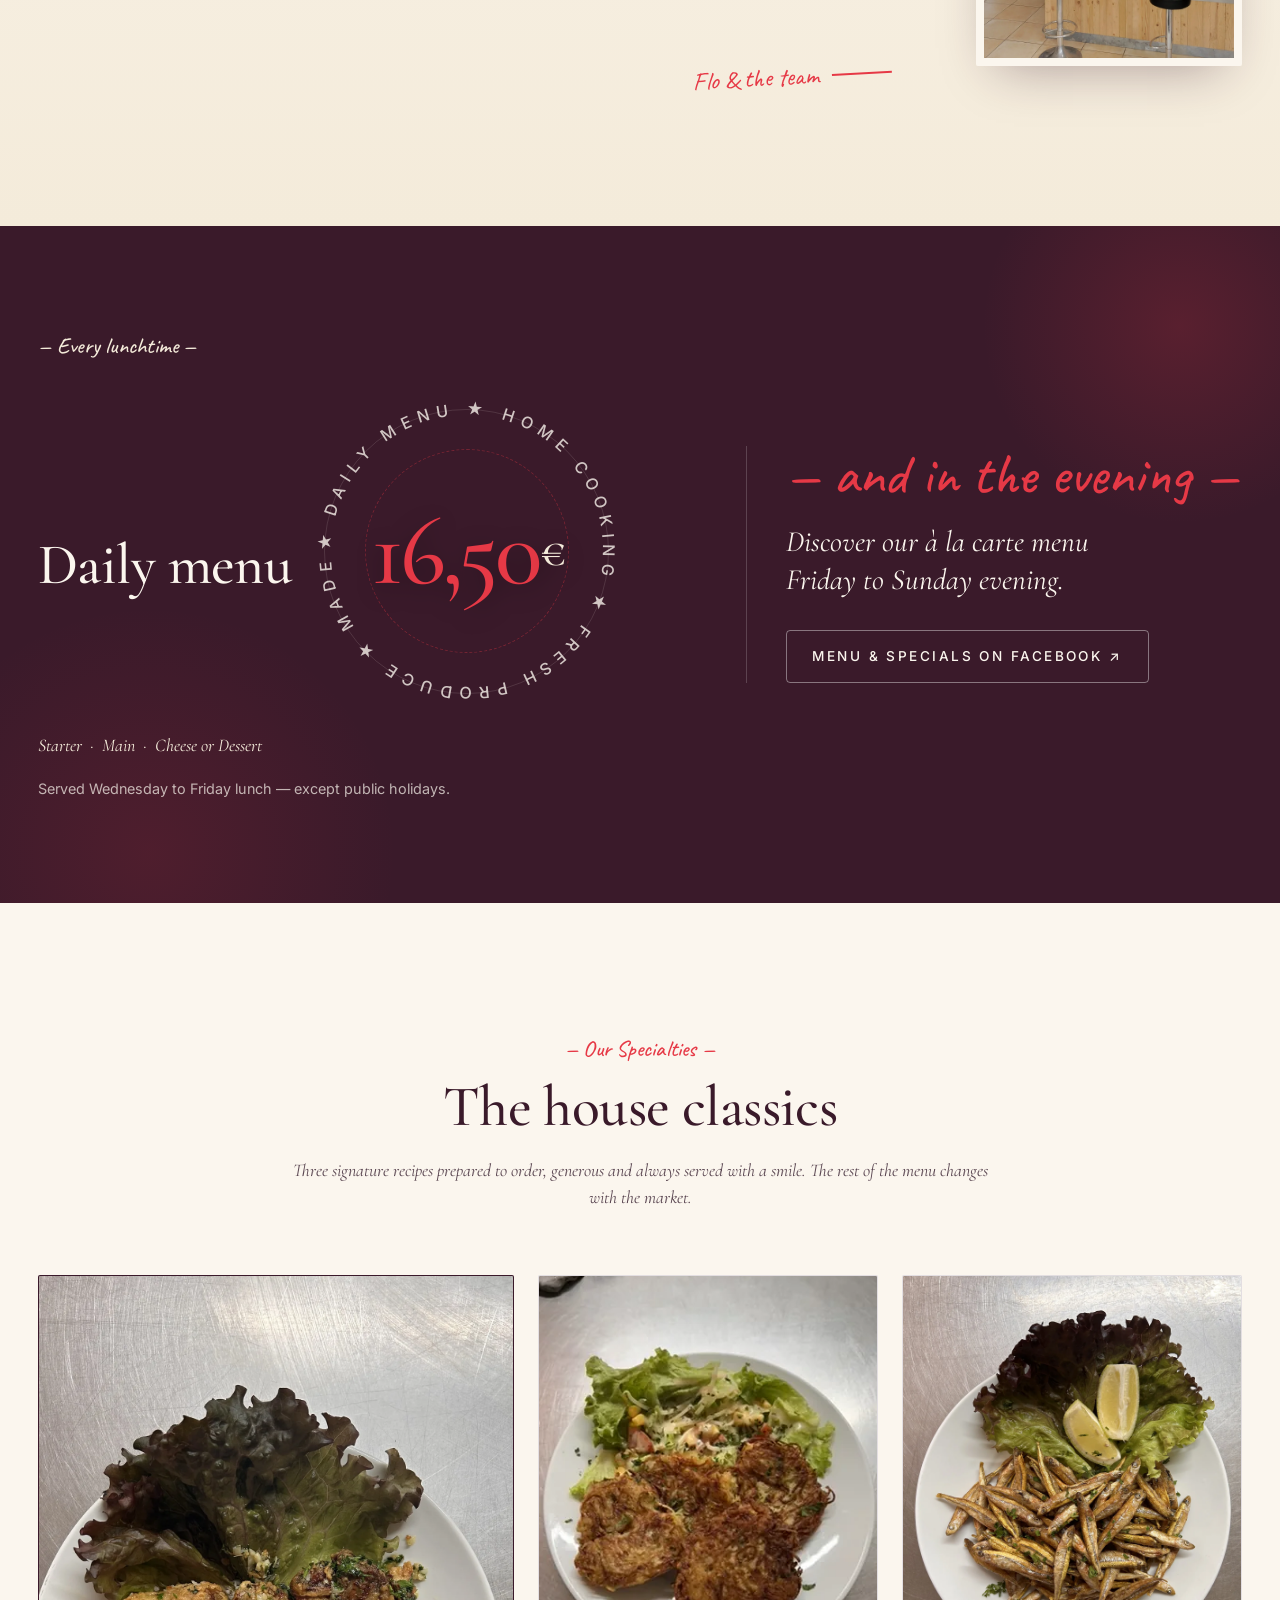
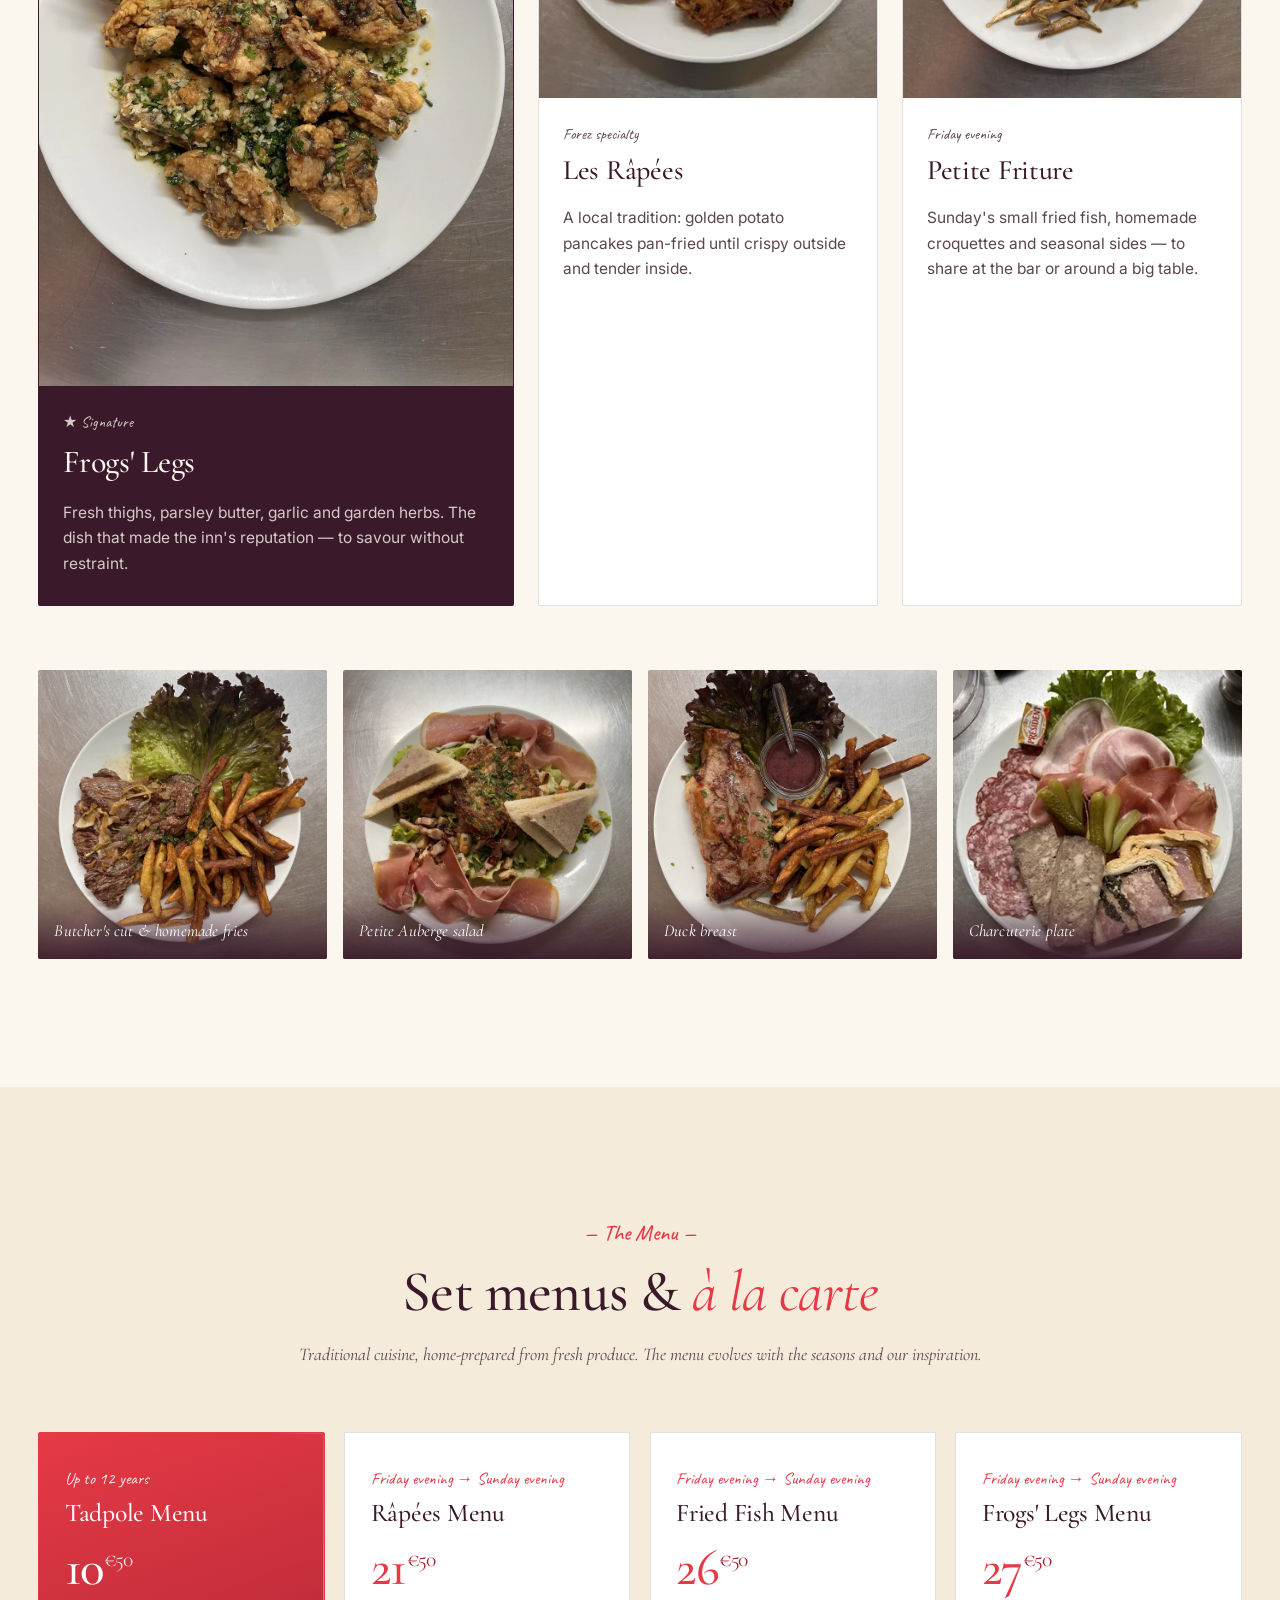
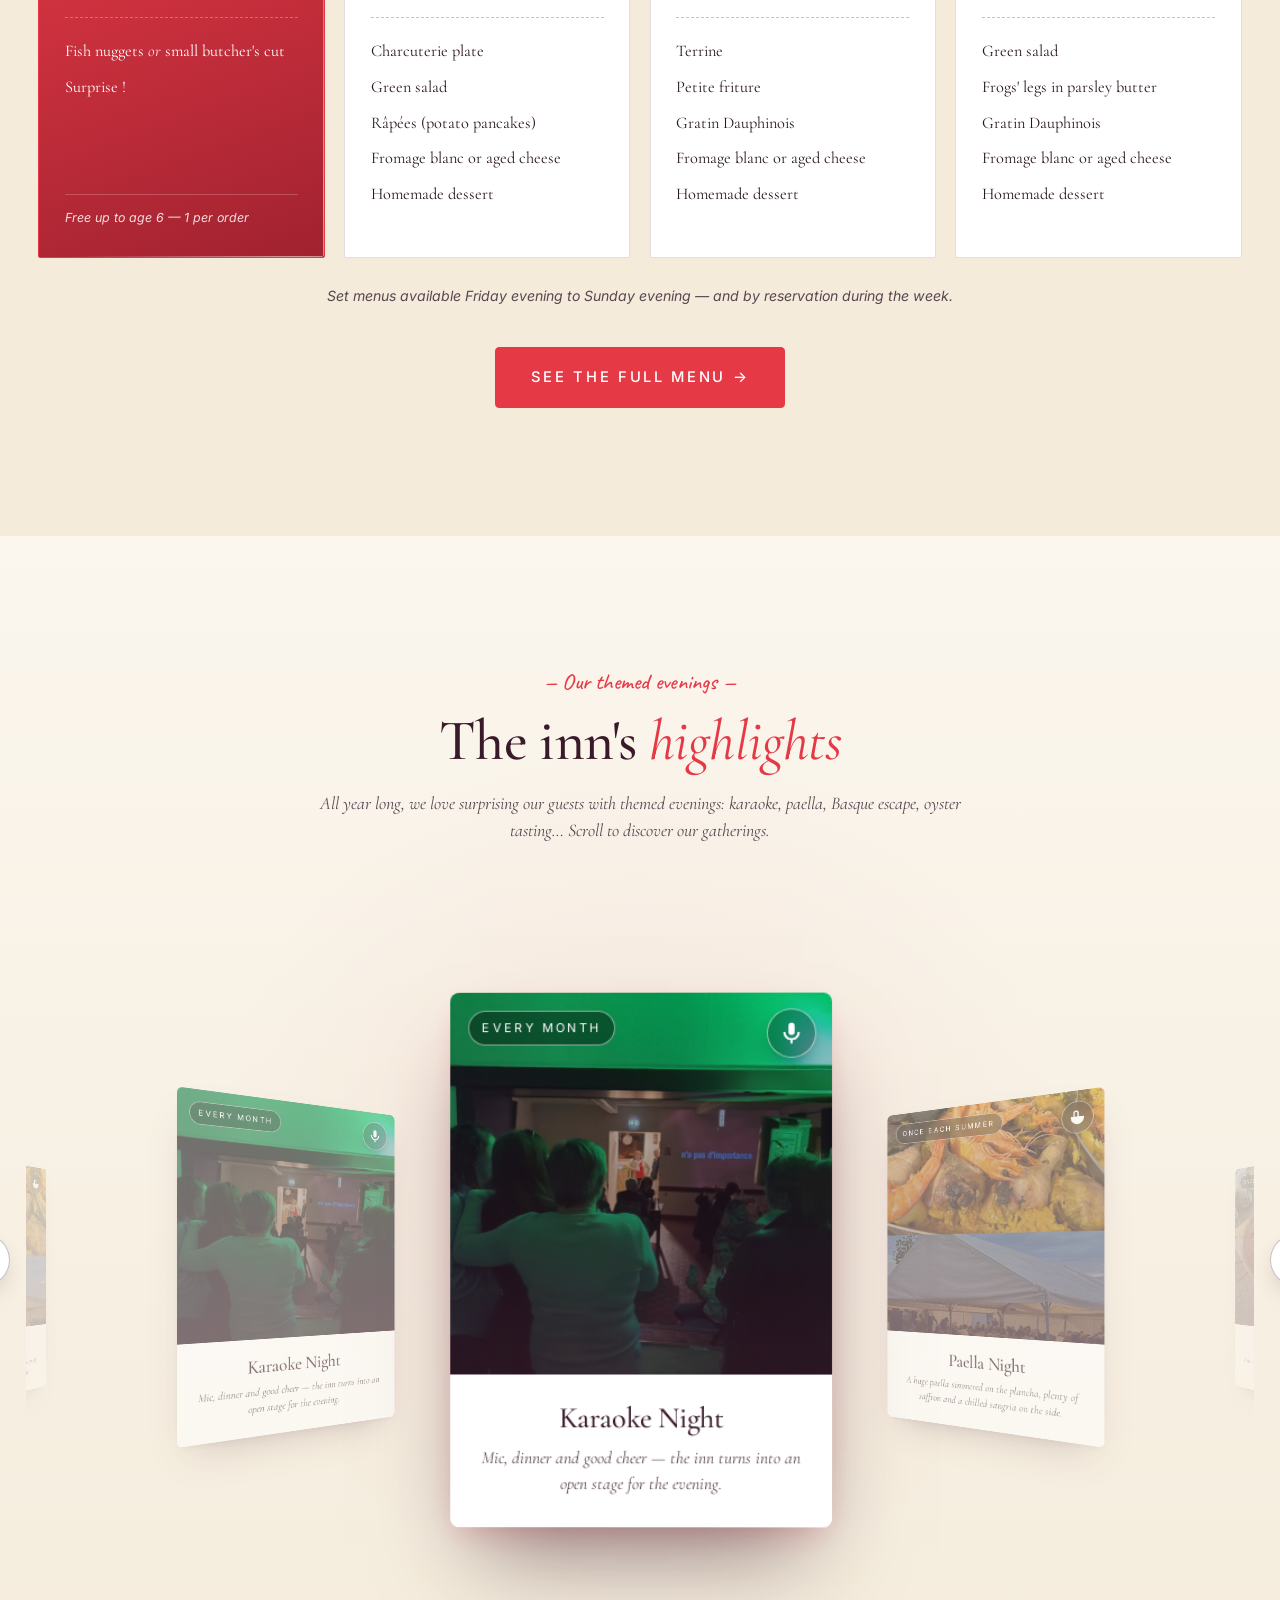
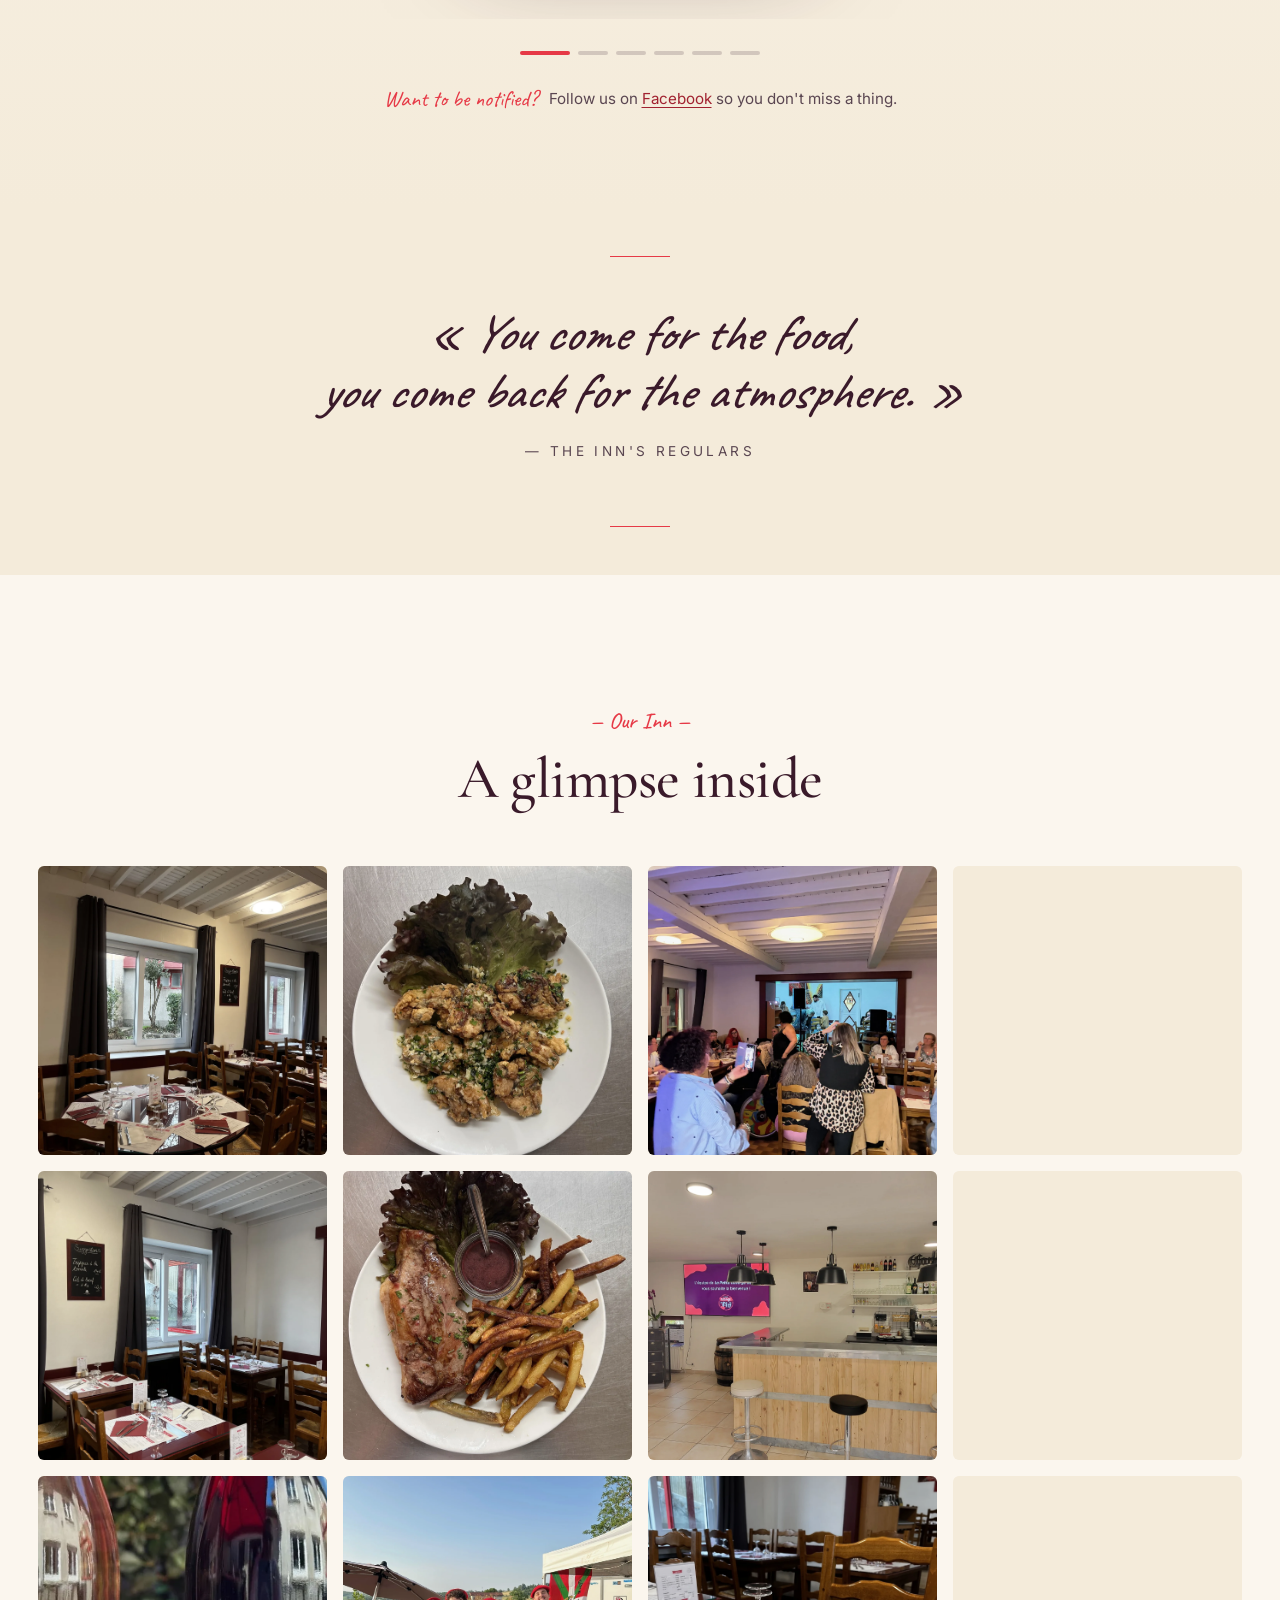
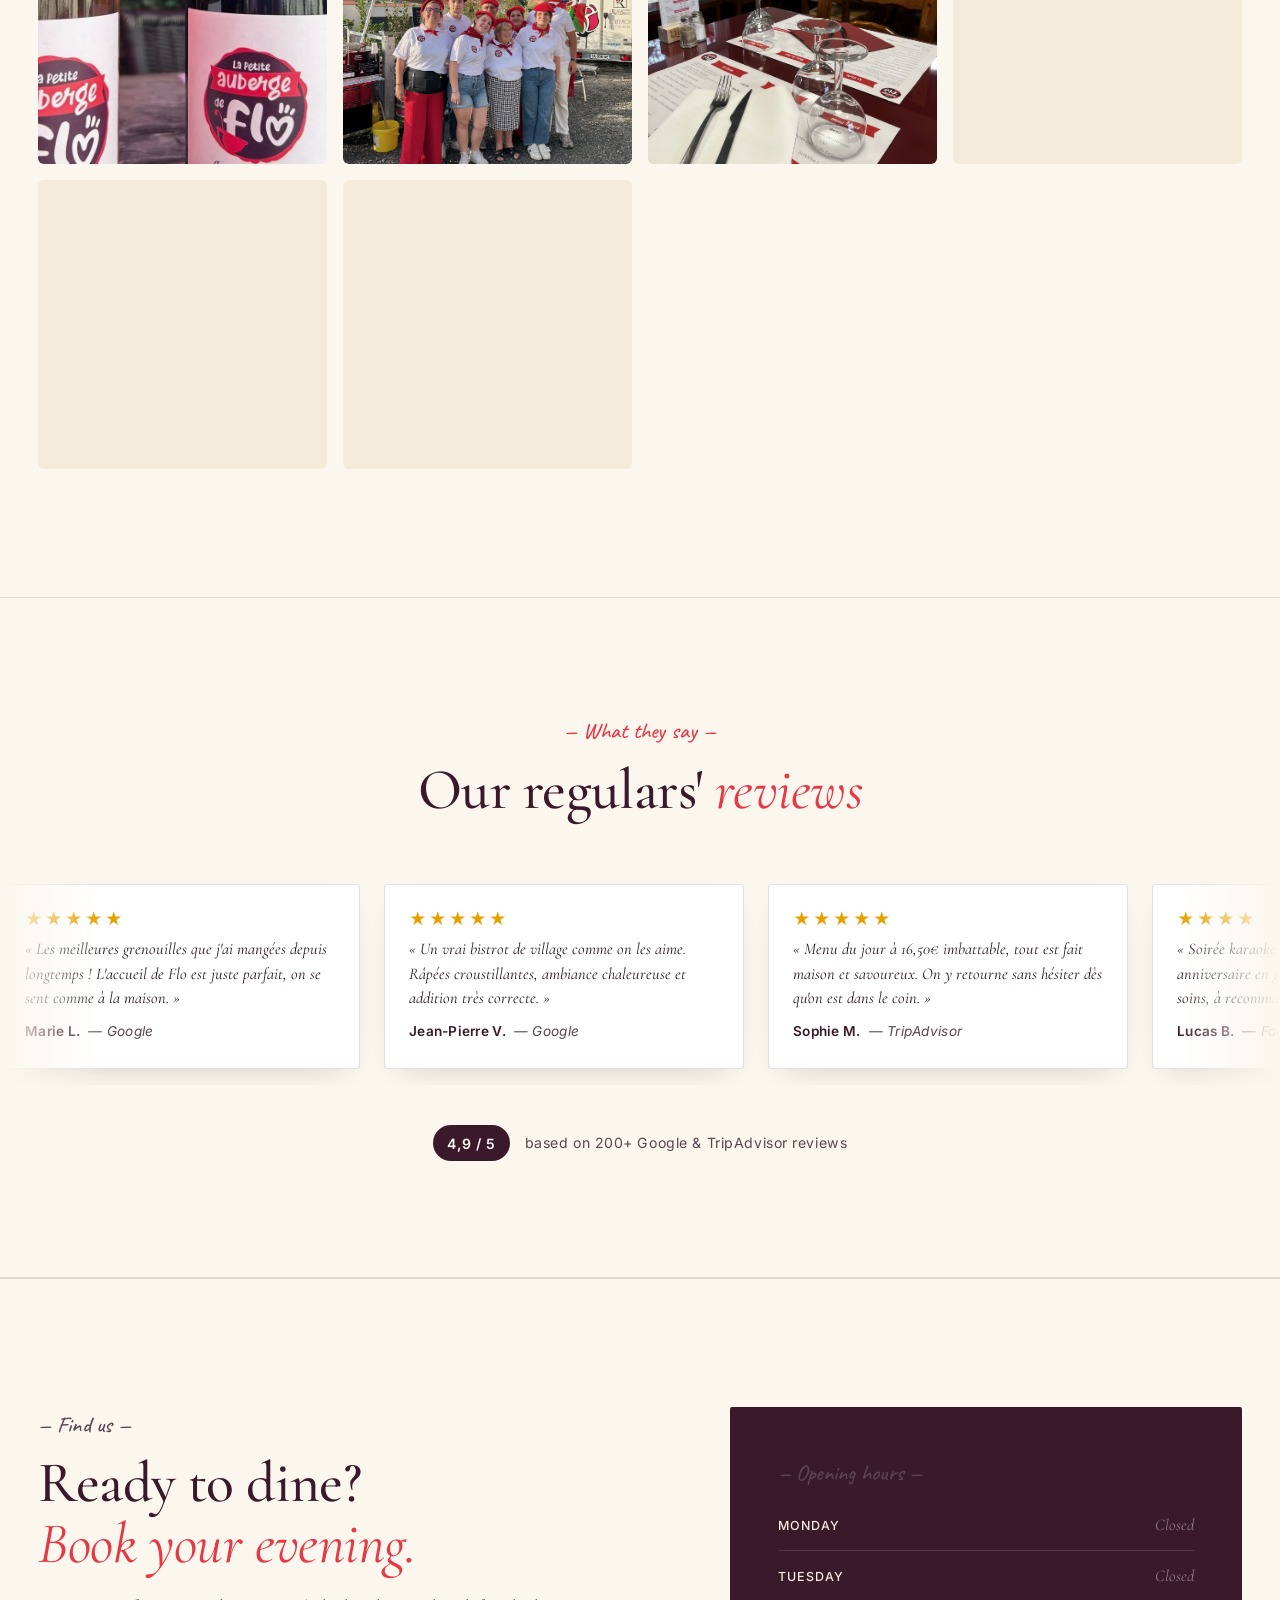
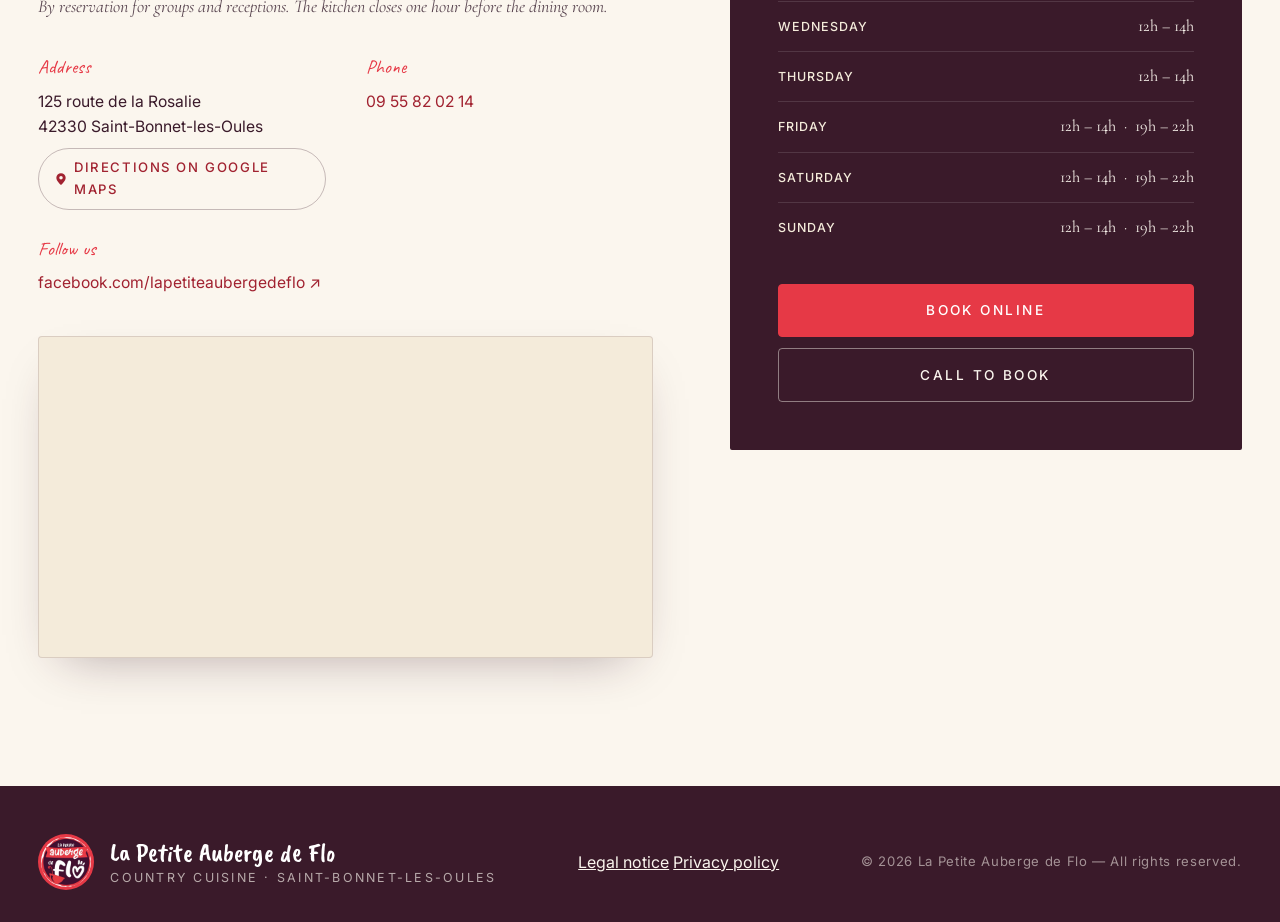
==== commit ab3dbc19: "Carrousel hero, bandeau événement du jour et popup d'accueil - evenement-du-jour.js (nouveau) : conf" ====
--- a/index.html
+++ b/index.html
@@ -12,8 +12,24 @@
 
 <link rel="stylesheet" href="styles.css" />
 <script src="i18n.js" defer></script>
+<script src="evenement-du-jour.js" defer></script>
 </head>
 <body>
+
+<div id="bandeau-evenement" class="bandeau-evenement" hidden role="status"></div>
+
+<!-- Popup événement du jour — rempli et affiché par evenement-du-jour.js -->
+<div class="event-popup" id="eventPopup" hidden aria-hidden="true">
+  <div class="event-popup__card" role="dialog" aria-modal="true" aria-labelledby="eventPopupTitle">
+    <button type="button" class="event-popup__close" aria-label="Fermer">×</button>
+    <img class="event-popup__img" src="" alt="" />
+    <div class="event-popup__body">
+      <p class="eyebrow" id="eventPopupEyebrow">— Ce soir —</p>
+      <h3 class="event-popup__title" id="eventPopupTitle"></h3>
+      <a href="reservation.html" class="btn btn--solid">Réserver une table</a>
+    </div>
+  </div>
+</div>
 
 <header class="nav" id="top">
   <a class="nav__brand" href="#top">
--- a/styles.css
+++ b/styles.css
@@ -25,6 +25,8 @@
   --container: 1280px;
   --gutter: clamp(1.25rem, 3vw, 2.5rem);
   --radius: 4px;
+
+  --bandeau-h: 0px; /* mesurée en JS par evenement-du-jour.js, 0 quand pas d'événement */
 }
 
 * { box-sizing: border-box; }
@@ -146,7 +148,7 @@
 
 .nav {
   position: fixed;
-  top: 0; left: 0; right: 0;
+  top: var(--bandeau-h, 0px); left: 0; right: 0;
   z-index: 50;
   display: flex;
   align-items: center;
@@ -440,6 +442,100 @@
   padding: 0.7rem 1.2rem;
 }
 .hero__strip .dot { color: var(--coral); }
+
+/* Bandeau événement du jour — édité via evenement-du-jour.js, masqué par défaut.
+   Ancré en haut de l'écran : reste visible pendant le défilement, comme le menu. */
+.bandeau-evenement {
+  position: fixed;
+  top: 0; left: 0; right: 0;
+  z-index: 70; /* au-dessus du menu (50/20) pour rester visible devant lui */
+  text-align: center;
+  background: var(--aubergine);
+  color: var(--cream);
+  font-family: var(--f-sans);
+  font-size: 0.85rem;
+  font-weight: 500;
+  letter-spacing: 0.02em;
+  padding: 0.65rem var(--gutter);
+  border-bottom: 2px solid var(--coral);
+}
+.bandeau-evenement[hidden] { display: none; }
+
+/* Popup événement — photo en grand à l'arrivée sur le site, une fois par visite */
+.event-popup {
+  position: fixed;
+  inset: 0;
+  z-index: 120; /* au-dessus du bandeau et du menu */
+  background: rgba(20, 8, 14, 0.75);
+  display: flex;
+  align-items: center;
+  justify-content: center;
+  padding: 1.25rem;
+  opacity: 0;
+  transition: opacity .3s ease;
+}
+.event-popup.is-open { opacity: 1; }
+.event-popup[hidden] { display: none; }
+.event-popup__card {
+  position: relative;
+  width: min(420px, 100%);
+  background: var(--cream);
+  border-radius: 10px;
+  overflow: hidden;
+  box-shadow: 0 40px 90px -25px rgba(0,0,0,0.7);
+  transform: translateY(10px) scale(0.98);
+  transition: transform .3s ease;
+}
+.event-popup.is-open .event-popup__card { transform: translateY(0) scale(1); }
+.event-popup__img {
+  display: block;
+  width: 100%;
+  aspect-ratio: 4 / 3;
+  object-fit: cover;
+}
+.event-popup__close {
+  position: absolute;
+  top: 0.6rem; right: 0.6rem;
+  width: 40px; height: 40px;
+  border-radius: 50%;
+  border: none;
+  background: rgba(20, 8, 14, 0.55);
+  color: #fff;
+  font-size: 1.5rem;
+  line-height: 1;
+  cursor: pointer;
+  display: flex;
+  align-items: center;
+  justify-content: center;
+  transition: background .2s;
+}
+.event-popup__close:hover { background: rgba(20, 8, 14, 0.8); }
+.event-popup__body {
+  padding: 1.5rem 1.5rem 1.75rem;
+  text-align: center;
+}
+.event-popup__title {
+  font-family: var(--f-serif);
+  font-size: 1.6rem;
+  color: var(--aubergine);
+  margin: 0.2rem 0 1.2rem;
+}
+@media (prefers-reduced-motion: reduce) {
+  .event-popup, .event-popup__card { transition: none; }
+}
+
+/* Carrousel hero — calques supplémentaires ajoutés par evenement-du-jour.js
+   au-dessus de l'image statique existante (fallback si JS ne tourne pas). */
+.hero__slide {
+  position: absolute;
+  inset: 0;
+  opacity: 0;
+  transition: opacity 1.2s ease;
+}
+.hero__slide.is-active { opacity: 1; }
+@media (prefers-reduced-motion: reduce) {
+  .hero__slide { transition: none; }
+}
 
 /* ---------- LA MAISON ---------- */
 
